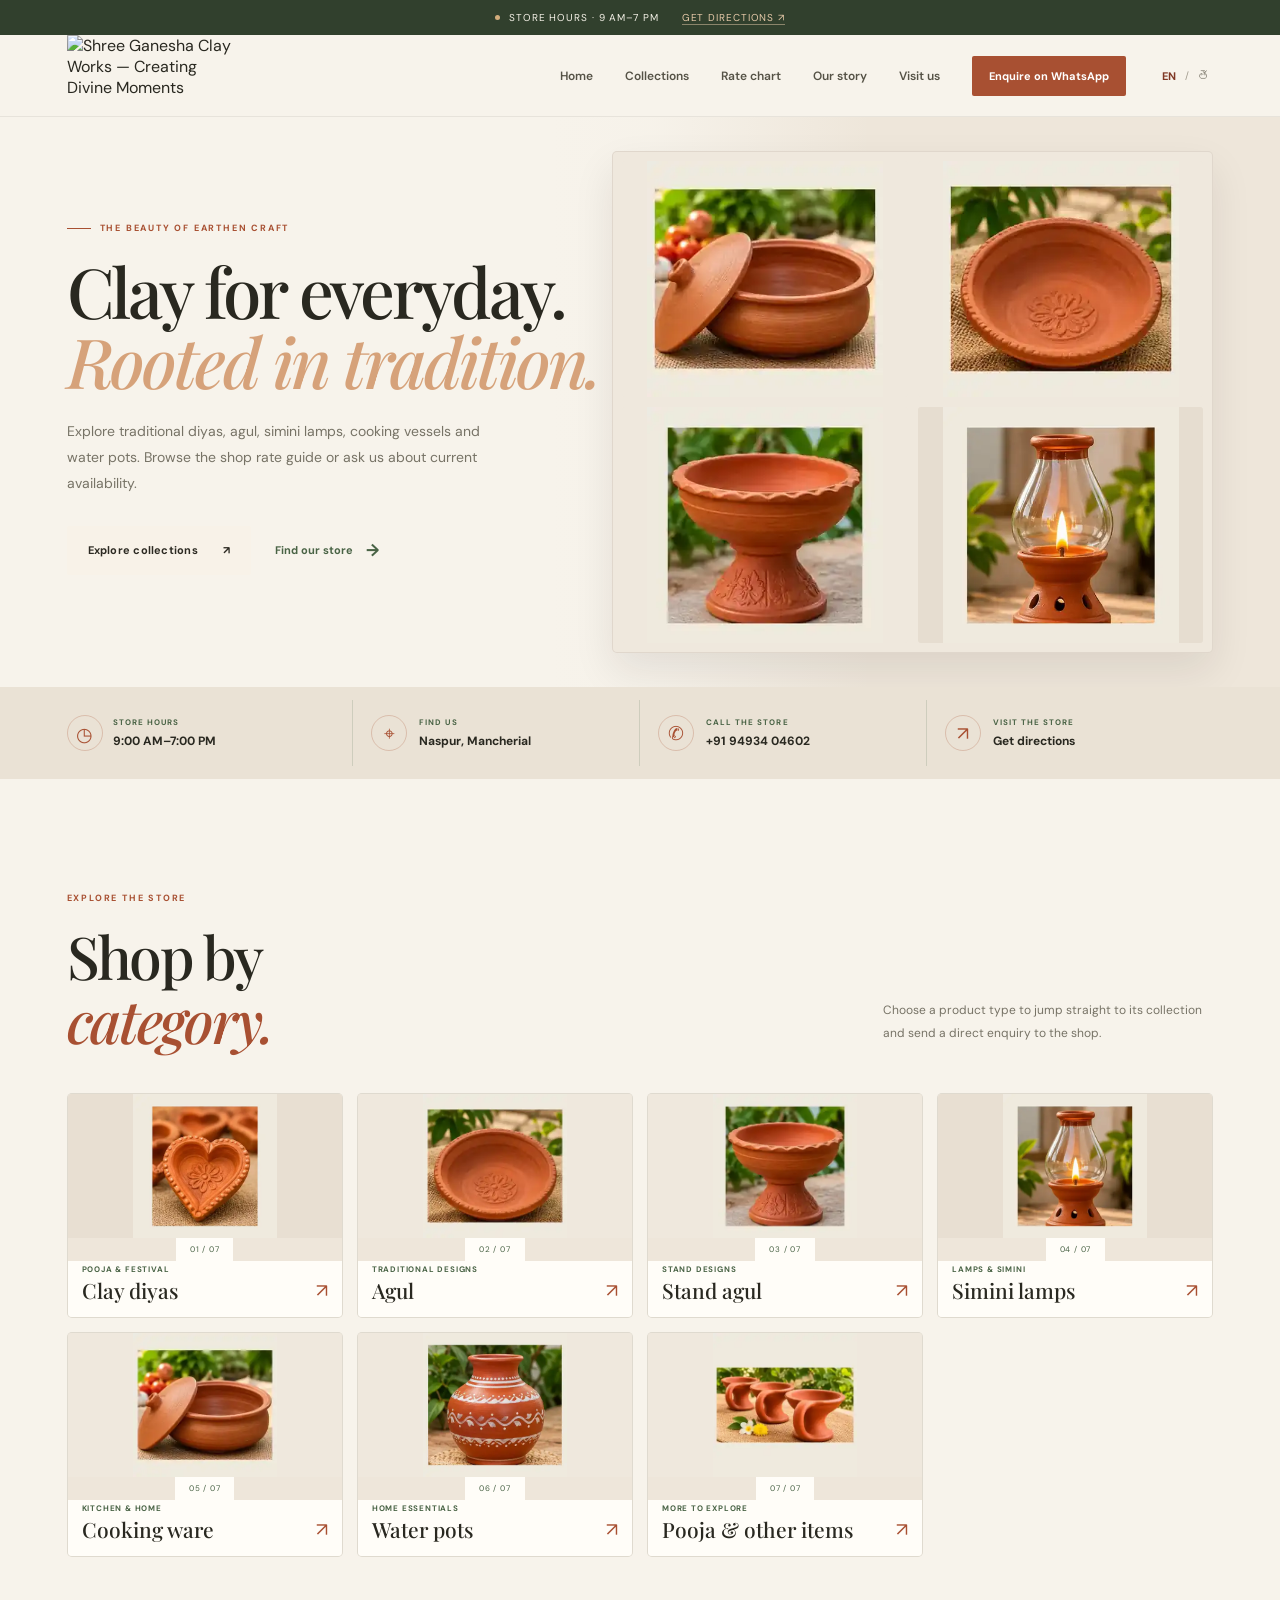
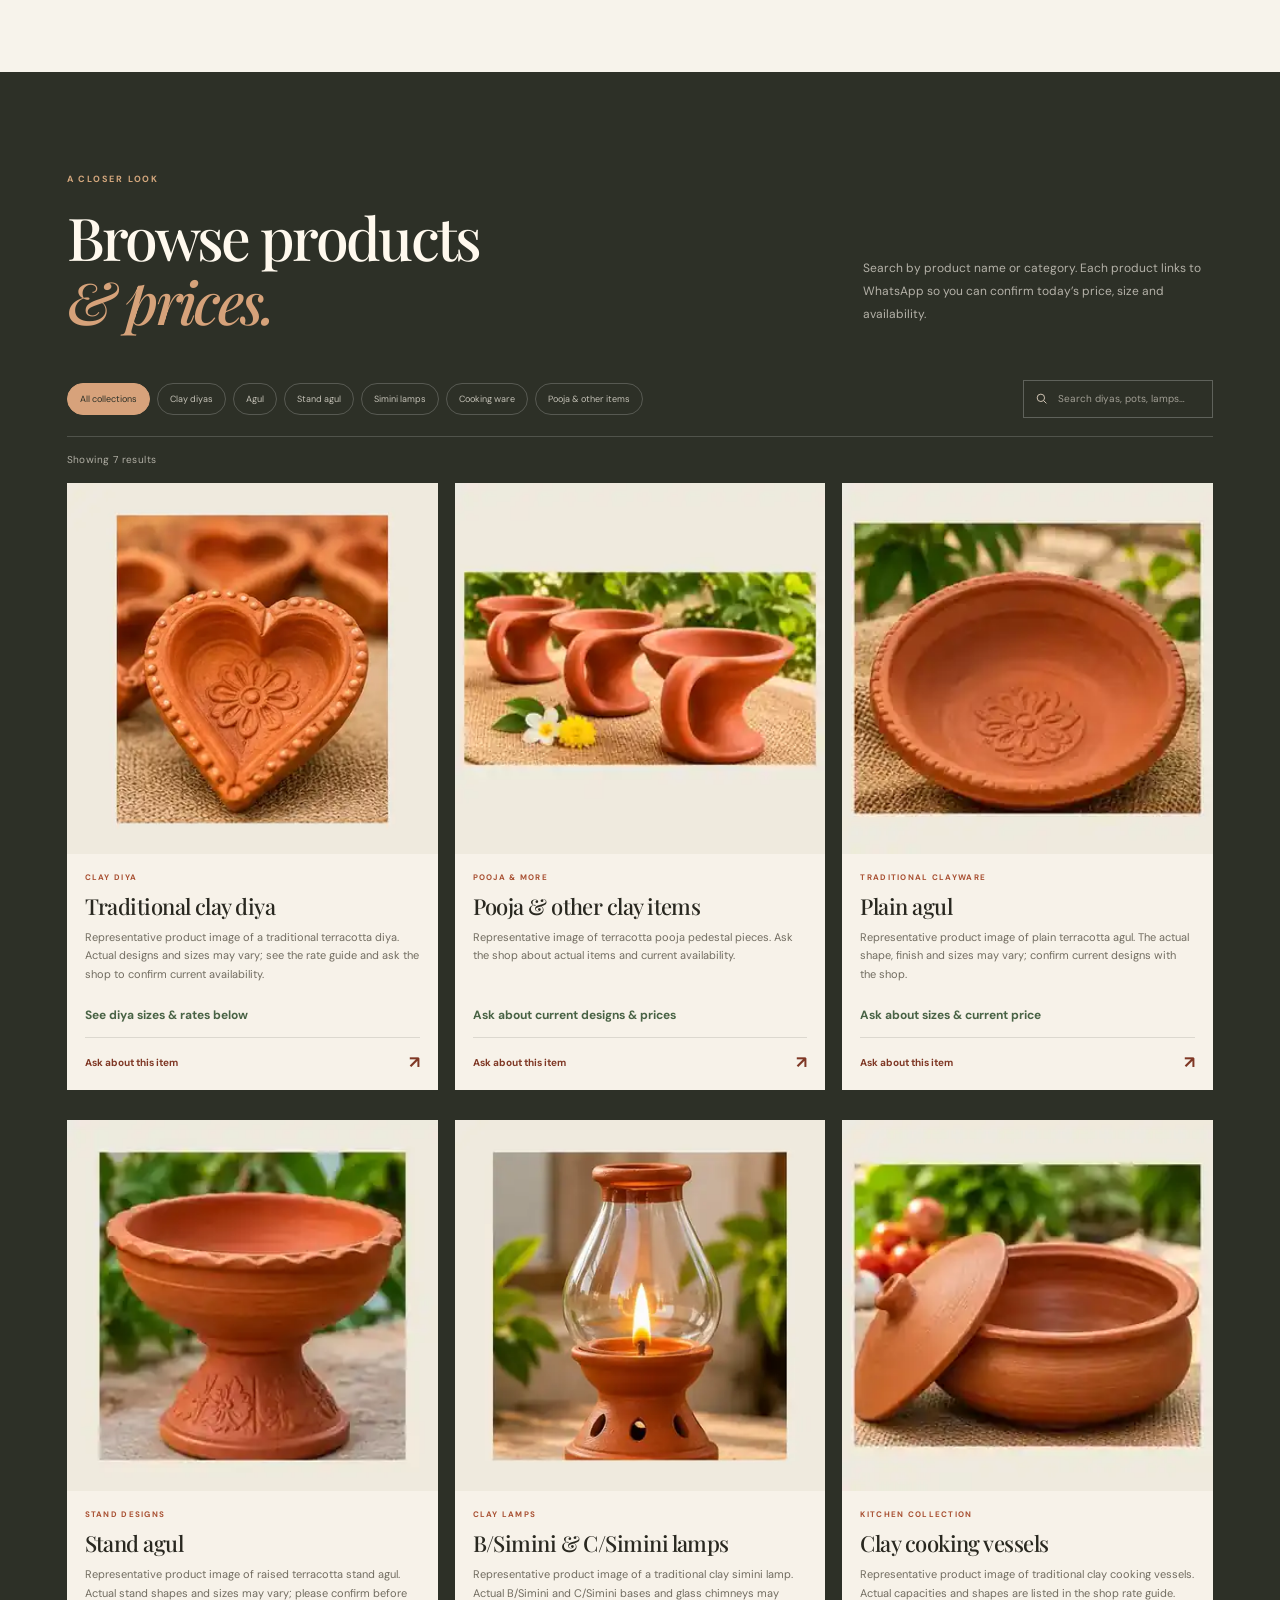
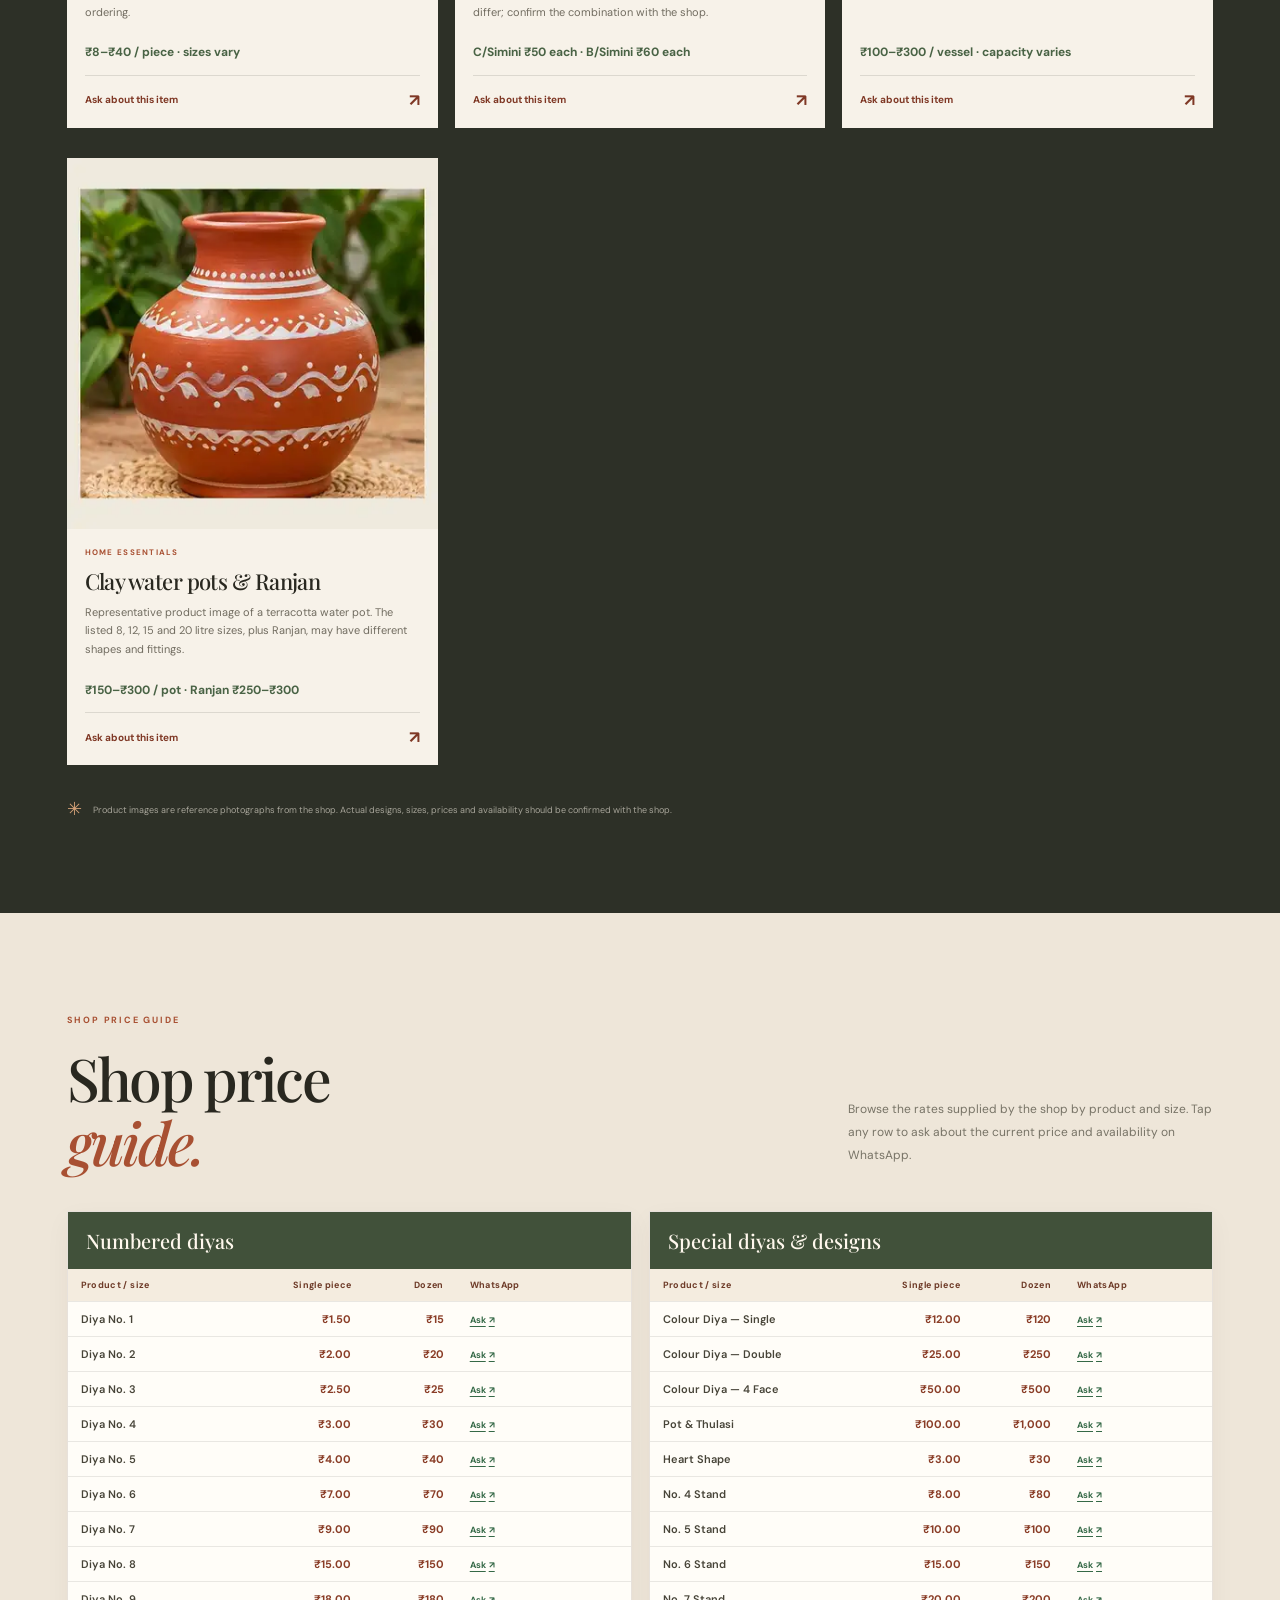
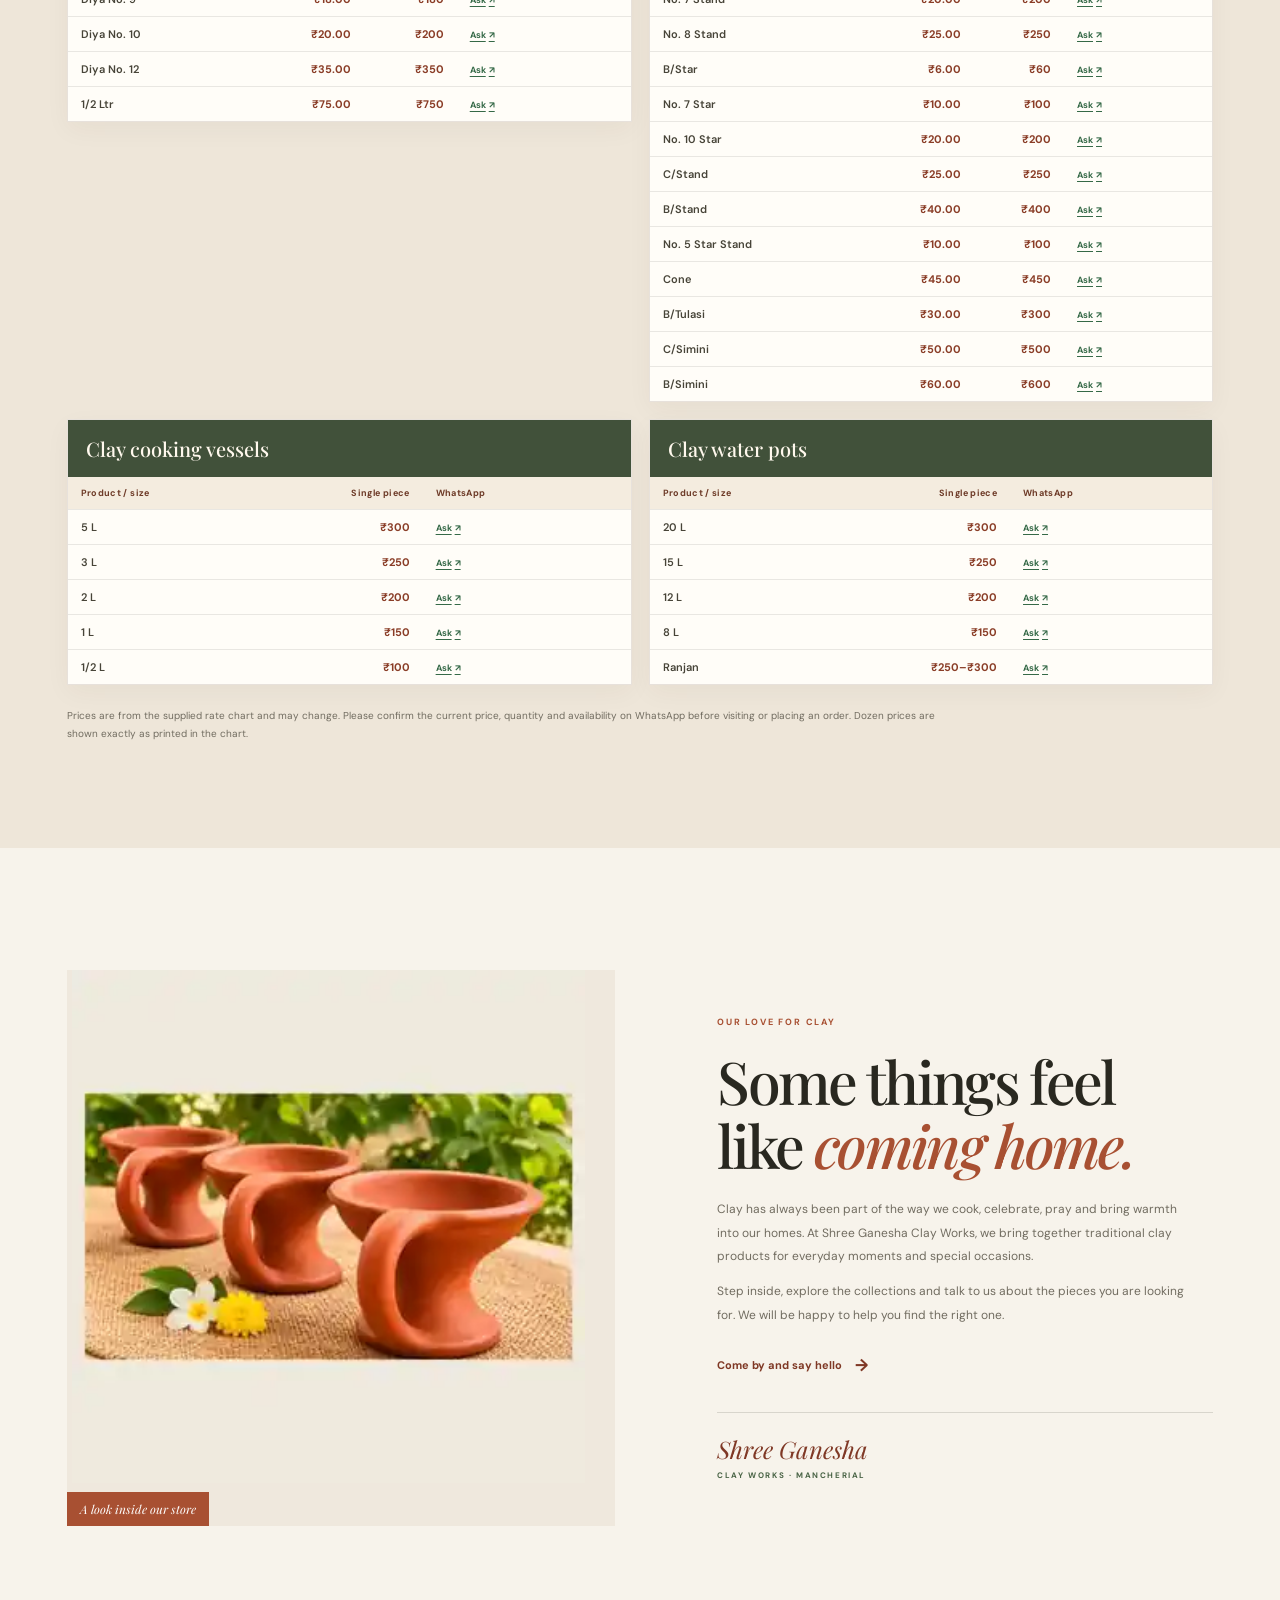
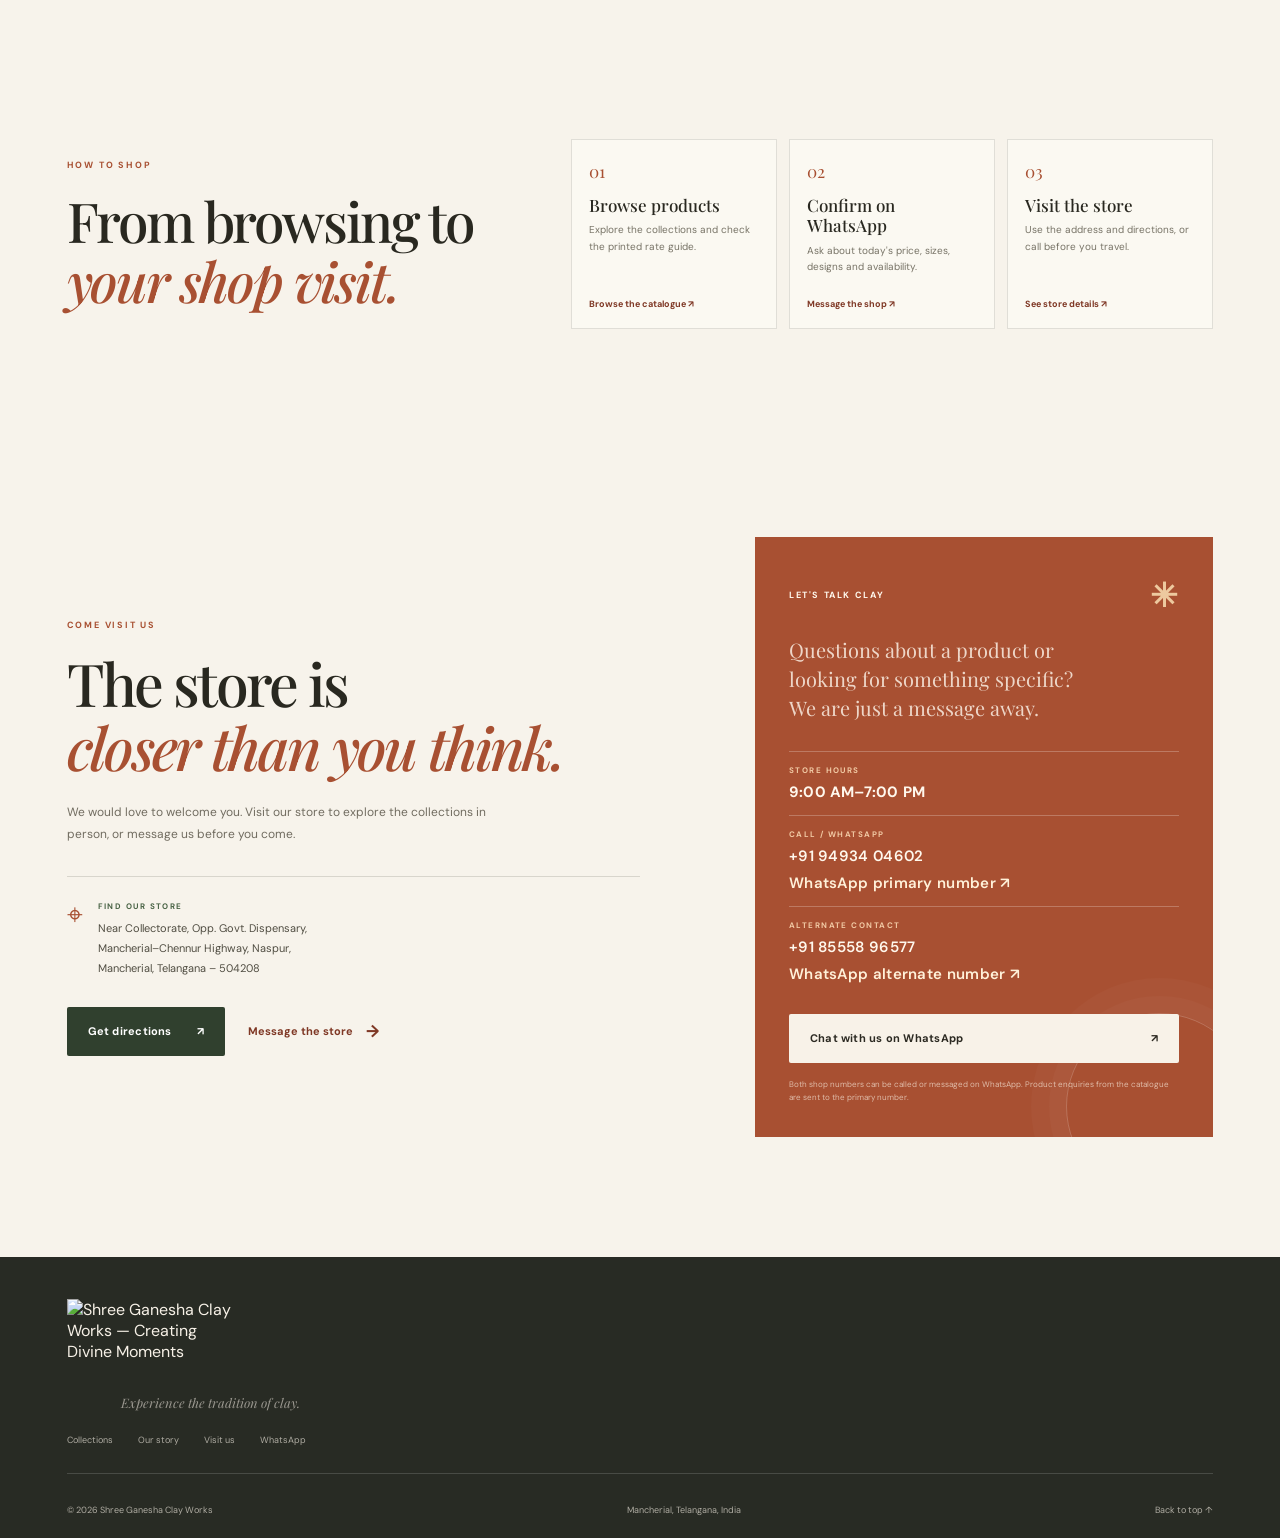
==== index.html @ f0381f07 "seo: set official Pages domain as canonical URL" ====
<!doctype html>
<html lang="en">
<head>
  <meta charset="utf-8">
  <meta name="viewport" content="width=device-width, initial-scale=1">
  <meta name="theme-color" content="#f7f2e9">
  <meta name="description" content="Explore traditional clay idols, diyas, cooking ware, water pots and more at Shree Ganesha Clay Works, Mancherial, Telangana. Enquire directly on WhatsApp.">
  <meta name="robots" content="index, follow, max-image-preview:large">
  <link rel="canonical" href="https://shreeganeshaclayworks.pages.dev/">
  <meta property="og:site_name" content="Shree Ganesha Clay Works">
  <meta property="og:url" content="https://shreeganeshaclayworks.pages.dev/">
  <meta name="twitter:card" content="summary_large_image">
  <meta name="twitter:title" content="Shree Ganesha Clay Works | Experience the Tradition of Clay">
  <meta name="twitter:description" content="Traditional clay diyas, agul, simini lamps, cooking vessels and water pots in Mancherial, Telangana. Enquire directly on WhatsApp.">
  <meta name="robots" content="index, follow, max-image-preview:large">
  <meta property="og:site_name" content="Shree Ganesha Clay Works">
  <meta name="twitter:card" content="summary_large_image">
  <meta name="twitter:title" content="Shree Ganesha Clay Works | Experience the Tradition of Clay">
  <meta name="twitter:description" content="Traditional clay diyas, agul, simini lamps, cooking vessels and water pots in Mancherial, Telangana. Enquire directly on WhatsApp.">
  <meta property="og:type" content="website">
  <meta property="og:title" content="Shree Ganesha Clay Works | Experience the Tradition of Clay">
  <meta property="og:description" content="A collection of traditional clay pieces for your home, kitchen and celebrations. Visit our store in Mancherial or enquire on WhatsApp.">
  <title>Shree Ganesha Clay Works | Experience the Tradition of Clay</title>
  <link rel="preconnect" href="https://fonts.googleapis.com">
  <link rel="preconnect" href="https://fonts.gstatic.com" crossorigin>
  <link href="https://fonts.googleapis.com/css2?family=DM+Sans:wght@400;500;600;700&family=Playfair+Display:wght@500;600;700&display=swap" rel="stylesheet">
  <link rel="stylesheet" href="styles.css?v=20261108-02">
  <link rel="icon" type="image/svg+xml" href="favicon.svg">
</head>
<body>
  <a class="skip-link" href="#main-content">Skip to content</a>
  <div class="announcement">
    <span class="announcement-dot"></span>
    <span data-i18n="announcement">Store hours · 9 AM–7 PM</span>
    <a href="https://www.google.com/maps/search/?api=1&query=Near+Collectorate,+Opp.+Govt.+Dispensary,+Mancherial-Chennur+Highway,+Naspur,+Mancherial,+Telangana+504208" target="_blank" rel="noopener noreferrer" data-i18n="announcementLink">Get directions ↗</a>
  </div>

  <header class="site-header">
    <a class="brand" href="#home" aria-label="Shree Ganesha Clay Works home">
      <img class="brand-logo" src="https://d2ol7oe51mr4n9.cloudfront.net/user_3JhHYSnxjWx3r7xsCRdqAg9xlbY/aad0e2a4-b1b1-4aaa-b859-bee5aded603d.png" alt="Shree Ganesha Clay Works — Creating Divine Moments" width="1774" height="887">
    </a>

    <button class="menu-toggle" type="button" aria-label="Open navigation" aria-expanded="false" aria-controls="primary-nav">
      <span></span><span></span>
    </button>

    <nav class="primary-nav" id="primary-nav" aria-label="Main navigation">
      <a href="#home" data-i18n="navHome">Home</a>
      <a href="#collections" data-i18n="navProducts">Collections</a>
      <a href="#rate-chart" data-i18n="navRates">Rate chart</a>
      <a href="#story" data-i18n="navStory">Our story</a>
      <a href="#visit" data-i18n="navVisit">Visit us</a>
      <a class="nav-whatsapp" href="#" data-whatsapp="general" data-i18n="navEnquire">Enquire on WhatsApp <span aria-hidden="true">↗</span></a>
      <div class="language-switch" aria-label="Choose language">
        <button type="button" class="language-button is-active" data-lang="en" aria-pressed="true">EN</button>
        <span aria-hidden="true">/</span>
        <button type="button" class="language-button" data-lang="te" aria-pressed="false">తె</button>
      </div>
    </nav>
  </header>

  <main id="main-content">
    <section class="hero" id="home">
      <div class="hero-gallery" role="group" aria-label="Representative product photographs of individual clay categories">
        <img class="hero-product-photo" src="assets/products/cooking-vessels.webp" alt="Clay cooking vessel from the shop" decoding="async" fetchpriority="high">
        <img class="hero-product-photo" src="assets/products/plain-agul.webp" alt="Traditional clay agul from the shop" decoding="async">
        <img class="hero-product-photo" src="assets/products/stand-agul.webp" alt="Raised clay stand agul from the shop" decoding="async">
        <img class="hero-product-photo" src="assets/products/simini.webp" alt="Clay simini lamp from the shop" decoding="async">
      </div>
      <div class="hero-shade"></div>
      <div class="hero-content">
        <p class="eyebrow hero-eyebrow"><span></span><span data-i18n="heroEyebrow">THE BEAUTY OF EARTHEN CRAFT</span></p>
        <h1 data-i18n="heroTitle">Clay for everyday.<br><em>Rooted in tradition.</em></h1>
        <p class="hero-lede" data-i18n="heroText">Explore traditional diyas, agul, simini lamps, cooking vessels and water pots. Browse the shop rate guide or ask us about current availability.</p>
        <div class="hero-actions">
          <a class="button button-light" href="#collections"><span data-i18n="exploreButton">Explore collections</span><span aria-hidden="true">↗</span></a>
          <a class="text-link text-link-light" href="#visit"><span data-i18n="visitButton">Find our store</span><span aria-hidden="true">→</span></a>
        </div>
      </div>
    </section>

    <section class="intro-strip store-facts" aria-label="Store information">
      <div class="store-fact store-fact-hours">
        <span class="store-fact-icon" aria-hidden="true">◷</span>
        <span class="store-fact-copy"><small data-i18n="hoursLabel">STORE HOURS</small><strong data-i18n="hoursValue">9:00 AM–7:00 PM</strong></span>
      </div>
      <a class="store-fact" href="#visit">
        <span class="store-fact-icon" aria-hidden="true">⌖</span>
        <span class="store-fact-copy"><small data-i18n="locationLabel">FIND US</small><strong data-i18n="locationValue">Naspur, Mancherial</strong></span>
      </a>
      <a class="store-fact" href="tel:+919493404602">
        <span class="store-fact-icon" aria-hidden="true">✆</span>
        <span class="store-fact-copy"><small data-i18n="callLabel">CALL THE STORE</small><strong data-i18n="callValue">+91 94934 04602</strong></span>
      </a>
      <a class="store-fact store-fact-directions" href="https://www.google.com/maps/search/?api=1&query=Near+Collectorate,+Opp.+Govt.+Dispensary,+Mancherial-Chennur+Highway,+Naspur,+Mancherial,+Telangana+504208" target="_blank" rel="noopener noreferrer">
        <span class="store-fact-icon" aria-hidden="true">↗</span>
        <span class="store-fact-copy"><small data-i18n="directionsLabel">VISIT THE STORE</small><strong data-i18n="directionsValue">Get directions</strong></span>
      </a>
    </section>

    <section class="section categories-section" id="categories">
      <div class="section-heading">
        <div>
          <p class="eyebrow"><span data-i18n="categoryEyebrow">EXPLORE THE STORE</span></p>
          <h2 data-i18n="categoryTitle">Shop by<br><em>category.</em></h2>
        </div>
        <p class="section-aside" data-i18n="categoryText">Choose a product type to jump straight to its collection and send a direct enquiry to the shop.</p>
      </div>

      <div class="category-grid">
        <a class="category-card category-featured" href="#collections" data-category-link="diyas">
          <span class="category-image-frame"><img class="category-photo" src="assets/products/heart-diya.webp" alt="Representative product image of a traditional terracotta diya" loading="lazy" decoding="async">
          <span class="category-number">01 / 07</span>
        </span>
        <span class="category-label"><small data-i18n="category01">POOJA & FESTIVAL</small><strong data-i18n="catDiyas">Clay diyas</strong><span class="category-arrow">↗</span></span>
        </a>
        <a class="category-card" href="#collections" data-category-link="agul">
          <span class="category-image-frame"><img class="category-photo" src="assets/products/plain-agul.webp" alt="Representative product image of a plain terracotta agul" loading="lazy" decoding="async">
          <span class="category-number">02 / 07</span>
        </span>
        <span class="category-label"><small data-i18n="category02">TRADITIONAL DESIGNS</small><strong data-i18n="catAgul">Agul</strong><span class="category-arrow">↗</span></span>
        </a>
        <a class="category-card" href="#collections" data-category-link="stand">
          <span class="category-image-frame"><img class="category-photo" src="assets/products/stand-agul.webp" alt="Representative product image of a raised terracotta stand agul" loading="lazy" decoding="async">
          <span class="category-number">03 / 07</span>
        </span>
        <span class="category-label"><small data-i18n="category03">STAND DESIGNS</small><strong data-i18n="catStand">Stand agul</strong><span class="category-arrow">↗</span></span>
        </a>
        <a class="category-card" href="#collections" data-category-link="simini">
          <span class="category-image-frame"><img class="category-photo" src="assets/products/simini.webp" alt="Representative product image of a traditional clay simini lamp" loading="lazy" decoding="async">
          <span class="category-number">04 / 07</span>
        </span>
        <span class="category-label"><small data-i18n="category04">LAMPS & SIMINI</small><strong data-i18n="catSimini">Simini lamps</strong><span class="category-arrow">↗</span></span>
        </a>
        <a class="category-card" href="#collections" data-category-link="pots">
          <span class="category-image-frame"><img class="category-photo" src="assets/products/cooking-vessels.webp" alt="Representative product image of traditional clay cooking vessels" loading="lazy" decoding="async">
          <span class="category-number">05 / 07</span>
        </span>
        <span class="category-label"><small data-i18n="category05">KITCHEN & HOME</small><strong data-i18n="catCookware">Cooking ware</strong><span class="category-arrow">↗</span></span>
        </a>
        <a class="category-card" href="#collections" data-category-link="pots">
          <span class="category-image-frame"><img class="category-photo" src="assets/products/water-pots.webp" alt="Representative product image of a traditional terracotta water pot" loading="lazy" decoding="async">
          <span class="category-number">06 / 07</span>
        </span>
        <span class="category-label"><small data-i18n="category06">HOME ESSENTIALS</small><strong data-i18n="catWater">Water pots</strong><span class="category-arrow">↗</span></span>
        </a>
        <a class="category-card" href="#collections" data-category-link="idols">
          <span class="category-image-frame"><img class="category-photo" src="assets/products/pooja-items.webp" alt="Representative product image of terracotta pooja pedestal pieces" loading="lazy" decoding="async">
          <span class="category-number">07 / 07</span>
        </span>
        <span class="category-label"><small data-i18n="category07">POOJA & DEVOTION</small><strong data-i18n="catIdols">Pooja & other items</strong><span class="category-arrow">↗</span></span>
        </a>
      </div>
    </section>

    <section class="collection-section" id="collections">
      <div class="section collection-inner">
        <div class="collection-top">
          <div>
            <p class="eyebrow eyebrow-light"><span data-i18n="collectionEyebrow">A CLOSER LOOK</span></p>
            <h2 data-i18n="collectionTitle">Browse products<br><em>& prices.</em></h2>
          </div>
          <p class="collection-description" data-i18n="collectionText">Search by product name or category. Each product links to WhatsApp so you can confirm today’s price, size and availability.</p>
        </div>

        <div class="collection-tools">
          <div class="filter-list" role="group" aria-label="Filter products">
            <button class="filter-chip is-active" type="button" data-filter="all" aria-pressed="true" data-i18n="filterAll">All collections</button>
            <button class="filter-chip" type="button" data-filter="diyas" aria-pressed="false" data-i18n="catDiyas">Clay diyas</button>
            <button class="filter-chip" type="button" data-filter="agul" aria-pressed="false" data-i18n="catAgul">Agul</button>
            <button class="filter-chip" type="button" data-filter="stand" aria-pressed="false" data-i18n="catStand">Stand agul</button>
            <button class="filter-chip" type="button" data-filter="simini" aria-pressed="false" data-i18n="catSimini">Simini lamps</button>
            <button class="filter-chip" type="button" data-filter="pots" aria-pressed="false" data-i18n="catCookware">Cooking & water pots</button>
            <button class="filter-chip" type="button" data-filter="idols" aria-pressed="false" data-i18n="catIdols">Clay idols & pooja</button>
          </div>
          <label class="search-box">
            <svg viewBox="0 0 24 24" aria-hidden="true"><circle cx="10.8" cy="10.8" r="6.8"></circle><path d="m16 16 5 5"></path></svg>
            <input id="product-search" type="search" aria-label="Search product collections" placeholder="Search diyas, pots, lamps…" data-i18n-placeholder="searchPlaceholder" autocomplete="off">
          </label>
        </div>

        <p class="product-result-count" id="product-result-count" aria-live="polite">Showing 7 results</p>
        <div class="product-grid" id="product-grid" aria-live="polite"></div>
        <div class="empty-state" id="empty-state" hidden><span data-i18n="emptyState">No matching products. Try another search.</span> <a href="#" data-whatsapp="general" data-i18n="emptyAsk">Ask the shop on WhatsApp ↗</a></div>
        <div class="collection-footnote"><span class="footnote-star">✳</span><span data-i18n="collectionFootnote">These are representative collection examples. Please enquire for actual designs, sizes, prices and availability.</span></div>
      </div>
    </section>

    <section class="rate-section" id="rate-chart">
      <div class="section rate-inner">
        <div class="rate-heading">
          <div>
            <p class="eyebrow"><span data-i18n="rateEyebrow">SHOP PRICE GUIDE</span></p>
            <h2 data-i18n="rateTitle">A clear price for<br><em>every little light.</em></h2>
          </div>
          <p class="rate-intro" data-i18n="rateIntro">Prices below are transcribed from the rate chart supplied by the shop. Choose a design, then message us to confirm today's rate and availability.</p>
        </div>
        <div class="rate-groups" id="rate-groups" aria-live="polite"></div>
        <p class="rate-disclaimer" data-i18n="rateDisclaimer">Prices are from the supplied rate chart and may change. Please confirm the current price, quantity and availability on WhatsApp before visiting or placing an order. Dozen prices are shown exactly as printed in the chart.</p>
      </div>
    </section>

    <section class="story-section section" id="story">
      <div class="story-image-wrap">
        <img src="assets/products/pooja-items.webp" alt="Representative image of terracotta pooja pedestal pieces" loading="lazy">
        <span class="image-caption" data-i18n="storyImageCaption">The timeless touch of clay</span>
      </div>
      <div class="story-copy">
        <p class="eyebrow"><span data-i18n="storyEyebrow">OUR LOVE FOR CLAY</span></p>
        <h2 data-i18n="storyTitle">Some things feel<br>like <em>coming home.</em></h2>
        <p data-i18n="storyText">Clay has always been part of the way we cook, celebrate, pray and bring warmth into our homes. At Shree Ganesha Clay Works, we bring together traditional clay products for everyday moments and special occasions.</p>
        <p data-i18n="storyTextTwo">Step inside, explore the collections and talk to us about the pieces you are looking for. We will be happy to help you find the right one.</p>
        <a class="text-link" href="#visit"><span data-i18n="storyLink">Come by and say hello</span><span aria-hidden="true">→</span></a>
        <div class="story-signature"><span>Shree Ganesha</span><small>CLAY WORKS · MANCHERIAL</small></div>
      </div>
    </section>

    <section class="how-to-shop section" id="how-to-shop">
      <div class="how-to-heading">
        <p class="eyebrow"><span data-i18n="howToEyebrow">HOW TO SHOP</span></p>
        <h2 data-i18n="howToTitle">From browsing to<br><em>your shop visit.</em></h2>
      </div>
      <div class="how-to-steps">
        <article class="how-to-step">
          <span class="how-to-number">01</span>
          <h3 data-i18n="howToBrowseTitle">Browse products</h3>
          <p data-i18n="howToBrowseText">Explore the collections and check the printed rate guide.</p>
          <a href="#collections" data-i18n="howToBrowseLink">Browse the catalogue ↗</a>
        </article>
        <article class="how-to-step">
          <span class="how-to-number">02</span>
          <h3 data-i18n="howToAskTitle">Confirm on WhatsApp</h3>
          <p data-i18n="howToAskText">Ask about today's price, sizes, designs and availability.</p>
          <a href="#" data-whatsapp="general" data-i18n="howToAskLink">Message the shop ↗</a>
        </article>
        <article class="how-to-step">
          <span class="how-to-number">03</span>
          <h3 data-i18n="howToVisitTitle">Visit the store</h3>
          <p data-i18n="howToVisitText">Use the address and directions, or call before you travel.</p>
          <a href="#visit" data-i18n="howToVisitLink">See store details ↗</a>
        </article>
      </div>
    </section>

    <section class="visit-section section" id="visit">
      <div class="visit-copy">
        <p class="eyebrow"><span data-i18n="visitEyebrow">COME VISIT US</span></p>
        <h2 data-i18n="visitTitle">The store is<br><em>closer than you think.</em></h2>
        <p class="visit-lede" data-i18n="visitText">We would love to welcome you. Visit our store to explore the collections in person, or message us before you come.</p>
        <div class="address-block">
          <span class="address-icon" aria-hidden="true">⌖</span>
          <div><small data-i18n="addressLabel">FIND OUR STORE</small><address>Near Collectorate, Opp. Govt. Dispensary,<br>Mancherial–Chennur Highway, Naspur,<br>Mancherial, Telangana – 504208</address></div>
        </div>
        <div class="visit-actions">
          <a class="button button-dark" href="https://www.google.com/maps/search/?api=1&query=Near+Collectorate,+Opp.+Govt.+Dispensary,+Mancherial-Chennur+Highway,+Naspur,+Mancherial,+Telangana+504208" target="_blank" rel="noopener noreferrer"><span data-i18n="directionsButton">Get directions</span><span aria-hidden="true">↗</span></a>
          <a class="text-link" href="#" data-whatsapp="general"><span data-i18n="messageButton">Message the store</span><span aria-hidden="true">→</span></a>
        </div>
      </div>
      <div class="visit-card">
        <div class="visit-card-top"><span data-i18n="visitCardTitle">LET'S TALK CLAY</span><span class="visit-sun">✳</span></div>
        <p data-i18n="visitCardText">Questions about a product or looking for something specific? We are just a message away.</p>
        <div class="contact-line hours-contact-line">
          <span data-i18n="hoursLabel">STORE HOURS</span>
          <strong data-i18n="hoursValue">9:00 AM–7:00 PM</strong>
        </div>
        <div class="contact-line">
          <span data-i18n="phoneLabel">CALL / WHATSAPP</span>
          <a href="tel:+919493404602">+91 94934 04602</a>
          <a class="contact-whatsapp" href="https://wa.me/919493404602" target="_blank" rel="noopener noreferrer" data-i18n="primaryWhatsAppLabel">WhatsApp primary number ↗</a>
        </div>
        <div class="contact-line">
          <span data-i18n="secondPhoneLabel">ALTERNATE CONTACT</span>
          <a href="tel:+918555896577">+91 85558 96577</a>
          <a class="contact-whatsapp" href="https://wa.me/918555896577" target="_blank" rel="noopener noreferrer" data-i18n="alternateWhatsAppLabel">WhatsApp alternate number ↗</a>
        </div>
        <a class="button button-light visit-whatsapp" href="#" data-whatsapp="general"><span data-i18n="whatsappButton">Chat with us on WhatsApp</span><span aria-hidden="true">↗</span></a>
        <small class="contact-note" data-i18n="contactNote">Both shop numbers can be called or messaged on WhatsApp. Product enquiries from the catalogue are sent to the primary number.</small>
      </div>
    </section>

  </main>

  <footer class="site-footer">
    <a class="brand brand-footer" href="#home" aria-label="Shree Ganesha Clay Works home">
      <img class="brand-logo" src="https://d2ol7oe51mr4n9.cloudfront.net/user_3JhHYSnxjWx3r7xsCRdqAg9xlbY/aad0e2a4-b1b1-4aaa-b859-bee5aded603d.png" alt="Shree Ganesha Clay Works — Creating Divine Moments" width="1774" height="887" loading="lazy">
    </a>
    <p data-i18n="footerTagline">Experience the tradition of clay.</p>
    <div class="footer-links"><a href="#collections" data-i18n="navProducts">Collections</a><a href="#story" data-i18n="navStory">Our story</a><a href="#visit" data-i18n="navVisit">Visit us</a><a href="#" data-whatsapp="general">WhatsApp</a></div>
    <div class="footer-bottom"><span>© <span id="current-year"></span> Shree Ganesha Clay Works</span><span data-i18n="footerLocation">Mancherial, Telangana, India</span><a href="#home" data-i18n="backTop">Back to top ↑</a></div>
  </footer>

  <a class="floating-whatsapp" href="#" data-whatsapp="general" aria-label="Enquire on WhatsApp">
    <svg viewBox="0 0 24 24" aria-hidden="true"><path d="M20.5 11.7a8.4 8.4 0 0 1-12.4 7.4L3 20.5l1.5-4.9a8.4 8.4 0 1 1 16-3.9Z"></path><path d="M8.5 8.3c.2-.4.4-.4.7-.4h.5c.2 0 .3.1.4.4l.7 1.6c.1.2.1.4-.1.6l-.5.6c-.2.2-.2.3 0 .6.5.8 1.2 1.5 2 1.9.2.1.4.1.5-.1l.7-.8c.2-.2.3-.2.6-.1l1.5.7c.3.1.4.2.4.4 0 .3-.2 1.1-.7 1.5-.5.4-1.1.6-1.7.4-1-.2-2.3-.9-3.4-1.9-1.2-1-2-2.3-2.2-3.2-.2-.8.2-1.7.6-2.2Z"></path></svg>
    <span data-i18n="floatingWhatsapp">WhatsApp us</span>
  </a>

  <script src="app.js?v=20261108-03" defer></script>
</body>
</html>
---- styles.css ----
:root {
  --paper: #f7f3eb;
  --paper-deep: #eee7db;
  --ink: #292820;
  --muted: #777366;
  --clay: #a85032;
  --clay-dark: #7f3825;
  --leaf: #496345;
  --leaf-light: #dce3d4;
  --line: rgba(41, 40, 32, .15);
  --white: #fffdf8;
  --serif: "Playfair Display", Georgia, serif;
  --sans: "DM Sans", Arial, sans-serif;
  --max: 1240px;
}
* { box-sizing: border-box; }
html { scroll-behavior: smooth; scroll-padding-top: 95px; }
body { margin: 0; background: var(--paper); color: var(--ink); font-family: var(--sans); -webkit-font-smoothing: antialiased; }
a { color: inherit; text-decoration: none; }
button, input { font: inherit; }
button, a { -webkit-tap-highlight-color: transparent; }
img { display: block; max-width: 100%; }
::selection { background: #d9b39a; color: #2a211b; }
.announcement { min-height: 35px; display: flex; align-items: center; justify-content: center; gap: 9px; padding: 7px 18px; background: #31402d; color: #f6f2e8; font-size: 10px; letter-spacing: .09em; text-transform: uppercase; }
.announcement a { margin-left: 14px; color: #e6c9a9; border-bottom: 1px solid rgba(230,201,169,.5); }
.announcement-dot { width: 5px; height: 5px; border-radius: 50%; background: #d2ac7b; }
.site-header { height: 82px; padding: 0 max(5.2vw, calc((100vw - var(--max)) / 2)); display: flex; align-items: center; justify-content: space-between; gap: 28px; background: var(--paper); position: sticky; z-index: 20; top: 0; border-bottom: 1px solid rgba(41,40,32,.08); }
.brand { display: inline-flex; align-items: center; gap: 11px; flex-shrink: 0; }
.brand-mark { display: grid; place-items: center; width: 43px; height: 43px; color: var(--clay); }
.brand-mark svg { width: 100%; height: 100%; }
.brand-copy { display: flex; flex-direction: column; line-height: 1.05; }
.brand-copy strong { font-family: var(--serif); font-size: 19px; font-weight: 700; letter-spacing: -.035em; }
.brand-copy small { margin-top: 5px; font-size: 9px; letter-spacing: .24em; color: var(--leaf); font-weight: 700; }
.primary-nav { display: flex; align-items: center; gap: clamp(18px, 2.5vw, 34px); }
.primary-nav > a:not(.nav-whatsapp) { font-size: 12px; font-weight: 600; color: #555246; transition: color .2s; }
.primary-nav > a:hover { color: var(--clay); }
.nav-whatsapp { padding: 13px 17px; background: var(--clay); color: white; font-size: 11px; font-weight: 700; border-radius: 2px; transition: background .2s, transform .2s; }
.nav-whatsapp:hover { background: var(--clay-dark); transform: translateY(-1px); }
.language-switch { display: flex; align-items: center; gap: 5px; font-size: 10px; color: #a09a8d; }
.language-button { border: 0; background: transparent; padding: 4px; color: #777366; cursor: pointer; font-size: 11px; }
.language-button.is-active { color: var(--clay-dark); font-weight: 700; }
.menu-toggle { display: none; border: 0; background: transparent; width: 42px; height: 42px; padding: 11px 8px; }
.menu-toggle span { display: block; height: 2px; margin: 6px 0; width: 24px; background: var(--ink); transition: transform .2s; }
.hero { min-height: min(690px, 78vh); min-height: min(690px, 78svh); position: relative; display: flex; align-items: center; overflow: hidden; background: #47392d; color: #fff9ed; }
.hero-photo { position: absolute; inset: 0; background-image: url("assets/products/pooja-items.webp"); background-size: cover; background-position: center 54%; transform: scale(1.015); }
.hero-shade { position: absolute; inset: 0; background: linear-gradient(90deg, rgba(24,27,20,.84) 0%, rgba(31,30,23,.69) 39%, rgba(35,29,22,.19) 75%, rgba(35,29,22,.04) 100%), linear-gradient(0deg, rgba(28,25,20,.24), transparent 45%); }
.hero-content { position: relative; z-index: 1; width: min(var(--max), 89.6%); margin: 0 auto; padding: 100px 0 115px; max-width: 1240px; }
.eyebrow { display: flex; align-items: center; gap: 9px; margin: 0 0 19px; color: var(--clay); font-size: 9px; font-weight: 700; letter-spacing: .2em; line-height: 1.6; }
.eyebrow > span:first-child:empty { display: block; width: 24px; height: 1px; background: currentColor; }
.hero-eyebrow { color: #e7c59e; }
.hero h1, .section-heading h2, .collection-top h2, .story-copy h2, .values-heading h2, .visit-copy h2, .closing-banner h2 { font-family: var(--serif); font-weight: 500; letter-spacing: -.045em; }
.hero h1 { max-width: 760px; margin: 0; font-size: clamp(48px, 7.3vw, 92px); line-height: .99; }
.hero h1 em, h2 em { color: #d6a27a; font-weight: 500; }
.hero-lede { max-width: 475px; margin: 25px 0 31px; color: rgba(255,249,237,.82); font-size: 14px; line-height: 1.85; }
.hero-actions, .visit-actions { display: flex; align-items: center; flex-wrap: wrap; gap: 24px; }
.button { min-height: 49px; display: inline-flex; align-items: center; justify-content: center; gap: 25px; padding: 0 20px; border: 1px solid transparent; font-size: 11px; font-weight: 700; letter-spacing: .02em; border-radius: 2px; transition: transform .2s, background .2s, border-color .2s; }
.button:hover { transform: translateY(-2px); }
.button-light { background: #f8f2e8; color: #2c2a22; }
.button-light:hover { background: white; }
.button-dark { background: #30402e; color: white; }
.button-dark:hover { background: #1f3020; }
.text-link { display: inline-flex; align-items: center; gap: 13px; color: var(--clay-dark); font-size: 11px; font-weight: 700; }
.text-link span:last-child { font-size: 17px; transition: transform .2s; }
.text-link:hover span:last-child { transform: translateX(4px); }
.text-link-light { color: white; }
.hero-note { position: absolute; z-index: 1; left: 5.2vw; bottom: 35px; display: flex; align-items: center; gap: 12px; font-size: 9px; letter-spacing: .12em; text-transform: uppercase; color: rgba(255,249,237,.78); }
.hero-note-line { width: 34px; height: 1px; background: #d6a27a; }
.hero-index { position: absolute; z-index: 1; bottom: 34px; right: 5.2vw; display: flex; align-items: center; gap: 10px; color: rgba(255,249,237,.8); font-size: 9px; letter-spacing: .1em; }
.hero-index > span:first-child { color: #e7c59e; font-weight: 700; }
.hero-index-rule { width: 48px; height: 1px; background: rgba(255,255,255,.55); }
.intro-strip { min-height: 72px; padding: 15px max(5.2vw, calc((100vw - var(--max)) / 2)); background: #eae2d5; display: flex; align-items: center; justify-content: space-between; gap: 18px 30px; }
.intro-strip > div { display: flex; align-items: center; gap: 10px; color: #4b4a3d; font-family: var(--serif); font-size: 14px; }
.strip-symbol { color: var(--clay); font-size: 18px; }
.section { width: min(var(--max), 89.6%); margin: 0 auto; }
.categories-section { padding-top: 112px; padding-bottom: 115px; }
.section-heading, .collection-top { display: flex; align-items: flex-end; justify-content: space-between; gap: 40px; margin-bottom: 41px; }
.section-heading h2, .collection-top h2, .story-copy h2, .values-heading h2, .visit-copy h2 { margin: 0; font-size: clamp(39px, 5vw, 59px); line-height: 1.08; }
.section-heading h2 em, .story-copy h2 em, .visit-copy h2 em { color: var(--clay); }
.section-aside { max-width: 330px; margin: 0 0 7px; color: var(--muted); font-size: 12px; line-height: 1.9; }
.category-grid { display: grid; grid-template-columns: 1.22fr 1fr 1fr; grid-template-rows: repeat(2, 245px); gap: 13px; }
.category-card { min-width: 0; min-height: 0; position: relative; display: block; overflow: hidden; background: #554433; color: white; }
.category-card:after { content: ""; position: absolute; inset: 0; background: linear-gradient(0deg, rgba(24,24,18,.82), rgba(24,24,18,.02) 70%); transition: background .25s; }
.category-card img { width: 100%; height: 100%; object-fit: cover; transition: transform .55s cubic-bezier(.2,.7,.2,1); }
.category-card:hover img { transform: scale(1.055); }
.category-card:hover:after { background: linear-gradient(0deg, rgba(24,24,18,.9), rgba(24,24,18,.08) 74%); }
.category-featured { grid-row: span 2; }
.category-number { position: absolute; z-index: 1; top: 16px; left: 18px; font-size: 9px; letter-spacing: .14em; color: rgba(255,255,255,.82); }
.category-label { position: absolute; z-index: 1; left: 21px; right: 19px; bottom: 19px; display: grid; grid-template-columns: 1fr auto; align-items: end; gap: 4px 8px; }
.category-label small { grid-column: 1 / -1; color: #e3bd93; font-size: 8px; font-weight: 700; letter-spacing: .16em; }
.category-label strong { font-family: var(--serif); font-size: clamp(19px, 2vw, 24px); font-weight: 500; line-height: 1.15; }
.category-arrow { font-size: 19px; transition: transform .2s; }
.category-card:hover .category-arrow { transform: translate(3px,-3px); }
.collection-section { background: #2d3027; color: #f8f2e8; padding: 100px 0 88px; }
.collection-inner { width: min(var(--max), 89.6%); }
.eyebrow-light { color: #d4a77d; }
.collection-top { align-items: flex-end; margin-bottom: 47px; }
.collection-top h2 { color: #fff9ee; }
.collection-top h2 em { color: #d6a27a; }
.collection-description { max-width: 350px; margin: 0 0 7px; color: rgba(248,242,232,.67); font-size: 12px; line-height: 1.9; }
.collection-tools { display: flex; align-items: center; justify-content: space-between; gap: 22px; padding-bottom: 18px; border-bottom: 1px solid rgba(255,255,255,.17); }
.filter-list { display: flex; gap: 7px; flex-wrap: wrap; }
.filter-chip { border: 1px solid rgba(255,255,255,.2); background: transparent; color: rgba(255,249,238,.72); padding: 9px 12px; border-radius: 30px; font-size: 9px; cursor: pointer; transition: all .2s; }
.filter-chip:hover, .filter-chip.is-active { border-color: #d7a27b; color: #2c3027; background: #d7a27b; }
.search-box { width: 190px; min-width: 175px; height: 38px; display: flex; align-items: center; gap: 8px; padding: 0 11px; border: 1px solid rgba(255,255,255,.24); }
.search-box svg { width: 15px; height: 15px; fill: none; stroke: #d4c8b8; stroke-width: 1.8; }
.search-box input { width: 100%; border: 0; outline: 0; color: #fff8ec; background: transparent; font-size: 10px; }
.search-box input::placeholder { color: rgba(255,248,236,.55); }
.product-grid { display: grid; grid-template-columns: repeat(3, 1fr); gap: 30px 17px; padding-top: 25px; }
.product-card { min-width: 0; color: var(--ink); background: #f7f2e9; }
.product-image-wrap { position: relative; aspect-ratio: 1.24 / 1; overflow: hidden; background: #e2d8c9; }
.product-image-wrap img { width: 100%; height: 100%; object-fit: cover; transition: transform .5s; }
.product-card:hover .product-image-wrap img { transform: scale(1.05); }
.product-tag { position: absolute; top: 13px; left: 13px; padding: 7px 9px; color: #3e4a34; background: rgba(246,242,232,.94); font-size: 8px; font-weight: 700; letter-spacing: .1em; text-transform: uppercase; }
.product-card-body { padding: 18px 18px 17px; }
.product-card-category { color: var(--clay); font-size: 8px; font-weight: 700; letter-spacing: .16em; text-transform: uppercase; }
.product-card h3 { margin: 7px 0 7px; font-family: var(--serif); font-size: 22px; font-weight: 500; letter-spacing: -.025em; }
.product-card p { min-height: 41px; margin: 0; color: #716c60; font-size: 10px; line-height: 1.65; }
.product-card-action { display: flex; align-items: center; justify-content: space-between; margin-top: 18px; padding-top: 13px; border-top: 1px solid rgba(41,40,32,.13); color: var(--clay-dark); font-size: 10px; font-weight: 700; }
.product-card-action span:last-child { font-size: 17px; transition: transform .2s; }
.product-card-action:hover span:last-child { transform: translate(3px,-3px); }
.empty-state { padding: 45px 0; text-align: center; color: rgba(255,248,236,.7); font-size: 13px; }
.collection-footnote { display: flex; align-items: center; gap: 11px; margin-top: 30px; color: rgba(255,248,236,.58); font-size: 9px; line-height: 1.65; }
.footnote-star { color: #d5a178; font-size: 18px; }
.story-section { display: grid; grid-template-columns: 1.05fr .95fr; gap: clamp(45px, 8vw, 110px); align-items: center; padding-top: 122px; padding-bottom: 125px; }
.story-image-wrap { position: relative; padding: 0 25px 25px 0; }
.story-image-wrap:before { content: ""; position: absolute; z-index: -1; right: 0; bottom: 0; width: 72%; height: 72%; background: #e8ddcd; }
.story-image-wrap img { width: 100%; aspect-ratio: 1.02 / 1; object-fit: cover; }
.image-caption { position: absolute; left: 0; bottom: 0; padding: 11px 15px; background: var(--clay); color: white; font-family: var(--serif); font-size: 12px; font-style: italic; }
.story-copy { padding: 15px 0; }
.story-copy h2 { margin-bottom: 22px; }
.story-copy p:not(.eyebrow) { max-width: 480px; color: #716c60; font-size: 12px; line-height: 1.95; }
.story-copy .text-link { margin-top: 15px; }
.story-signature { display: flex; flex-direction: column; margin-top: 36px; padding-top: 20px; border-top: 1px solid var(--line); }
.story-signature span { font-family: var(--serif); font-style: italic; font-size: 24px; color: var(--clay-dark); }
.story-signature small { margin-top: 5px; color: var(--leaf); font-size: 8px; font-weight: 700; letter-spacing: .2em; }
.values-band { display: grid; grid-template-columns: .95fr 1.05fr; gap: 8vw; align-items: center; padding: 85px max(5.2vw, calc((100vw - var(--max)) / 2)); background: #41513a; color: #f8f2e8; }
.values-heading h2 { font-size: clamp(37px, 4.4vw, 55px); }
.values-heading h2 em { color: #dfb68f; }
.value-items { display: grid; gap: 22px; }
.value-item { display: grid; grid-template-columns: 45px 1fr; gap: 15px; padding-bottom: 18px; border-bottom: 1px solid rgba(255,255,255,.2); }
.value-item:last-child { border: 0; padding-bottom: 0; }
.value-item > span { color: #d9b28b; font-family: var(--serif); font-size: 17px; }
.value-item strong { font-family: var(--serif); font-size: 18px; font-weight: 500; }
.value-item p { margin: 6px 0 0; color: rgba(248,242,232,.68); font-size: 10px; line-height: 1.7; }
.visit-section { display: grid; grid-template-columns: 1fr .8fr; gap: clamp(40px, 9vw, 130px); align-items: center; padding-top: 120px; padding-bottom: 120px; }
.visit-copy h2 { margin-bottom: 22px; }
.visit-lede { max-width: 450px; color: #716c60; font-size: 12px; line-height: 1.9; }
.address-block { display: flex; gap: 15px; margin-top: 30px; padding-top: 24px; border-top: 1px solid var(--line); }
.address-icon { color: var(--clay); font-size: 28px; line-height: 1; }
.address-block small, .contact-line span { display: block; margin-bottom: 8px; color: var(--leaf); font-size: 8px; font-weight: 700; letter-spacing: .18em; }
.address-block address { color: #504d42; font-size: 11px; font-style: normal; line-height: 1.8; }
.visit-actions { margin-top: 28px; gap: 23px; }
.visit-card { position: relative; padding: 37px 34px 33px; background: #a85032; color: #fff8ed; overflow: hidden; }
.visit-card:after { content: ""; position: absolute; right: -40px; bottom: -63px; width: 185px; height: 185px; border: 1px solid rgba(255,255,255,.2); border-radius: 50%; box-shadow: 0 0 0 17px rgba(255,255,255,.025), 0 0 0 35px rgba(255,255,255,.025); pointer-events: none; }
.visit-card-top { display: flex; justify-content: space-between; align-items: center; font-size: 9px; font-weight: 700; letter-spacing: .18em; }
.visit-sun { font-size: 33px; color: #edc99f; }
.visit-card > p { max-width: 300px; margin: 18px 0 29px; color: rgba(255,248,237,.8); font-family: var(--serif); font-size: 20px; line-height: 1.45; }
.contact-line { display: flex; flex-direction: column; padding: 13px 0; border-top: 1px solid rgba(255,255,255,.24); }
.contact-line span { margin-bottom: 5px; color: #f1c9a4; }
.contact-line a { font-size: 15px; font-weight: 600; letter-spacing: .02em; }
.visit-whatsapp { position: relative; z-index: 1; width: 100%; justify-content: space-between; margin-top: 17px; }
.contact-note { display: block; margin-top: 15px; color: rgba(255,248,237,.64); font-size: 8px; line-height: 1.6; }
.closing-banner { position: relative; padding: 78px 20px 83px; background: #e9e0d1; text-align: center; overflow: hidden; }
.closing-flower { margin-bottom: 11px; color: var(--clay); font-size: 27px; }
.closing-banner > p { margin: 0 0 15px; color: var(--leaf); font-size: 8px; font-weight: 700; letter-spacing: .2em; }
.closing-banner h2 { margin: 0 0 22px; font-size: clamp(40px, 5.4vw, 67px); line-height: 1.04; }
.closing-banner h2 em { color: var(--clay); }
.closing-link { display: inline-flex; align-items: center; gap: 18px; color: var(--clay-dark); font-size: 10px; font-weight: 700; border-bottom: 1px solid rgba(127,56,37,.4); padding-bottom: 8px; }
.site-footer { padding: 42px max(5.2vw, calc((100vw - var(--max)) / 2)) 22px; background: #282b24; color: #f7f1e7; }
.brand-footer .brand-mark { color: #d8a27b; }
.brand-footer .brand-copy small { color: #c2cdb6; }
.site-footer > p { margin: 13px 0 22px 54px; color: rgba(247,241,231,.55); font-family: var(--serif); font-style: italic; font-size: 13px; }
.footer-links { display: flex; gap: 25px; margin: 23px 0 30px; padding-bottom: 27px; border-bottom: 1px solid rgba(255,255,255,.15); }
.footer-links a, .footer-bottom { color: rgba(247,241,231,.65); font-size: 9px; }
.footer-links a:hover, .footer-bottom a:hover { color: #e4b78f; }
.footer-bottom { display: flex; justify-content: space-between; flex-wrap: wrap; gap: 13px; }
.floating-whatsapp { position: fixed; z-index: 30; right: 22px; bottom: 22px; display: inline-flex; align-items: center; gap: 9px; padding: 13px 17px; color: white; background: #2e6c48; border-radius: 40px; box-shadow: 0 8px 30px rgba(22,41,27,.23); font-size: 10px; font-weight: 700; opacity: 0; visibility: hidden; pointer-events: none; transform: translateY(8px); transition: opacity .2s, visibility .2s, transform .2s, background .2s; }
.floating-whatsapp.is-visible { opacity: 1; visibility: visible; pointer-events: auto; transform: translateY(0); }
.floating-whatsapp:hover { background: #24583a; transform: translateY(-3px); }
.floating-whatsapp svg { width: 18px; height: 18px; fill: none; stroke: currentColor; stroke-width: 1.6; stroke-linecap: round; stroke-linejoin: round; }

@media (min-width: 1500px) {
  .hero-content { width: min(var(--max), 89.6%); }
}
@media (max-width: 980px) {
  .site-header { padding-left: 5%; padding-right: 5%; }
  .primary-nav { gap: 17px; }
  .primary-nav > a:not(.nav-whatsapp) { font-size: 11px; }
  .nav-whatsapp { padding: 12px 13px; font-size: 10px; }
  .category-grid { grid-template-rows: repeat(2, 210px); }
  .collection-tools { align-items: flex-start; flex-direction: column; }
  .search-box { width: min(100%, 300px); }
  .values-band { gap: 5vw; }
  .visit-section { grid-template-columns: 1fr .9fr; gap: 45px; }
}
@media (max-width: 700px) {
  html { scroll-padding-top: 76px; }
  .announcement { min-height: 32px; font-size: 8px; gap: 6px; letter-spacing: .06em; }
  .announcement a { margin-left: 4px; }
  .site-header { height: 70px; padding: 0 5%; }
  .brand-mark { width: 37px; height: 37px; }
  .brand-copy strong { font-size: 17px; }
  .brand-copy small { font-size: 8px; }
  .menu-toggle { display: block; cursor: pointer; }
  .primary-nav { position: absolute; top: 69px; left: 0; right: 0; display: none; align-items: stretch; flex-direction: column; gap: 0; padding: 9px 5% 20px; background: var(--paper); border-top: 1px solid var(--line); box-shadow: 0 15px 24px rgba(35,31,24,.1); }
  .primary-nav.is-open { display: flex; }
  .primary-nav > a:not(.nav-whatsapp) { padding: 14px 0; border-bottom: 1px solid rgba(41,40,32,.08); font-size: 12px; }
  .nav-whatsapp { margin-top: 13px; text-align: center; }
  .language-switch { align-self: flex-start; margin-top: 13px; }
  .menu-toggle[aria-expanded="true"] span:first-child { transform: translateY(4px) rotate(45deg); }
  .menu-toggle[aria-expanded="true"] span:last-child { transform: translateY(-4px) rotate(-45deg); }
  .hero { min-height: 640px; min-height: min(690px, 79svh); align-items: flex-end; }
  .hero-photo { background-position: 58% center; }
  .hero-shade { background: linear-gradient(0deg, rgba(23,25,19,.91) 0%, rgba(26,25,20,.72) 44%, rgba(26,25,20,.12) 100%); }
  .hero-content { width: 90%; padding: 0 0 122px; }
  .hero h1 { font-size: clamp(43px, 11vw, 69px); }
  .hero-lede { max-width: 420px; margin: 20px 0 25px; font-size: 12px; }
  .hero-actions { gap: 17px; }
  .button { min-height: 47px; padding: 0 15px; gap: 18px; font-size: 10px; }
  .hero-note { left: 5%; bottom: 25px; max-width: 72%; font-size: 7px; line-height: 1.5; }
  .hero-index { right: 5%; bottom: 26px; }
  .intro-strip { justify-content: flex-start; gap: 15px 24px; padding: 18px 5%; overflow: hidden; }
  .intro-strip > div { white-space: nowrap; font-size: 12px; }
  .categories-section { padding-top: 75px; padding-bottom: 78px; }
  .section-heading, .collection-top { display: block; margin-bottom: 28px; }
  .section-heading h2, .collection-top h2, .story-copy h2, .visit-copy h2 { font-size: clamp(38px, 9vw, 53px); }
  .section-aside, .collection-description { max-width: 450px; margin-top: 15px; font-size: 11px; }
  .category-grid { grid-template-columns: 1fr 1fr; grid-template-rows: 250px 180px 180px; gap: 9px; }
  .category-featured { grid-row: auto; grid-column: span 2; }
  .category-label { left: 13px; right: 12px; bottom: 13px; }
  .category-label strong { font-size: 19px; }
  .category-label small { font-size: 7px; }
  .category-number { top: 12px; left: 13px; font-size: 8px; }
  .collection-section { padding: 75px 0 68px; }
  .collection-inner, .section { width: 90%; }
  .collection-top { margin-bottom: 30px; }
  .collection-tools { gap: 17px; padding-bottom: 15px; }
  .filter-list { flex-wrap: nowrap; width: 100%; overflow-x: auto; padding-bottom: 7px; scrollbar-width: thin; }
  .filter-chip { flex: 0 0 auto; padding: 9px 11px; }
  .search-box { width: 100%; }
  .product-grid { grid-template-columns: repeat(2, minmax(0, 1fr)); gap: 13px 10px; padding-top: 17px; }
  .product-image-wrap { aspect-ratio: 1 / 1; }
  .product-tag { top: 8px; left: 8px; padding: 6px 7px; font-size: 7px; }
  .product-card-body { padding: 12px 11px 12px; }
  .product-card-category { font-size: 7px; letter-spacing: .12em; }
  .product-card h3 { font-size: 18px; line-height: 1.12; margin: 6px 0; }
  .product-card p { font-size: 9px; min-height: 48px; }
  .product-card-action { margin-top: 12px; padding-top: 10px; font-size: 9px; }
  .collection-footnote { margin-top: 22px; align-items: flex-start; }
  .story-section { grid-template-columns: 1fr; gap: 36px; padding-top: 76px; padding-bottom: 80px; }
  .story-image-wrap { padding: 0 17px 17px 0; }
  .story-image-wrap img { aspect-ratio: 1.15 / 1; }
  .story-copy { padding: 0; }
  .story-copy p:not(.eyebrow) { font-size: 11px; }
  .story-signature { margin-top: 25px; }
  .values-band { grid-template-columns: 1fr; gap: 35px; padding: 70px 5%; }
  .values-heading h2 { font-size: clamp(37px, 9vw, 50px); }
  .value-items { gap: 17px; }
  .value-item { grid-template-columns: 34px 1fr; gap: 10px; }
  .value-item strong { font-size: 17px; }
  .visit-section { grid-template-columns: 1fr; gap: 35px; padding-top: 78px; padding-bottom: 78px; }
  .visit-card { padding: 29px 25px 25px; }
  .visit-card > p { font-size: 19px; }
  .closing-banner { padding: 65px 18px; }
  .closing-banner h2 { font-size: clamp(39px, 9.7vw, 57px); }
  .site-footer { padding: 35px 5% 22px; }
  .footer-links { flex-wrap: wrap; gap: 15px 22px; }
  .footer-bottom { display: grid; grid-template-columns: 1fr 1fr; }
  .footer-bottom a { grid-column: 1 / -1; }
  .floating-whatsapp { right: 13px; bottom: 13px; padding: 12px 14px; }
}
@media (max-width: 360px) {
  .brand-copy strong { font-size: 15px; }
  .hero h1 { font-size: 41px; }
  .product-card h3 { font-size: 16px; }
  .category-grid { grid-template-rows: 220px 165px 165px; }
}
@media (prefers-reduced-motion: reduce) {
  *, *:before, *:after { scroll-behavior: auto !important; animation-duration: .01ms !important; animation-iteration-count: 1 !important; transition-duration: .01ms !important; }
}
.image-failed { background: linear-gradient(135deg, #e7d6c4, #c68b65); }
.image-failed img { display: none; }
.contact-number { font-size: 15px; font-weight: 600; letter-spacing: .02em; }

:focus-visible { outline: 2px solid var(--clay); outline-offset: 3px; }

/* Product catalogue prices and shop-published rate guide */
.product-price {
  margin-top: 12px;
  color: #496345;
  font-size: 11px;
  font-weight: 700;
  line-height: 1.5;
}
.rate-section {
  padding: 100px 0 105px;
  background: #eee6d9;
}
.rate-inner { width: min(var(--max), 89.6%); }
.rate-heading {
  display: flex;
  align-items: flex-end;
  justify-content: space-between;
  gap: 40px;
  margin-bottom: 37px;
}
.rate-heading h2 {
  margin: 0;
  font-family: var(--serif);
  font-size: clamp(39px, 5vw, 59px);
  font-weight: 500;
  line-height: 1.08;
  letter-spacing: -.045em;
}
.rate-heading h2 em { color: var(--clay); }
.rate-intro {
  max-width: 365px;
  margin: 0 0 7px;
  color: var(--muted);
  font-size: 12px;
  line-height: 1.9;
}
.rate-groups {
  display: grid;
  grid-template-columns: repeat(2, minmax(0, 1fr));
  align-items: start;
  gap: 17px;
}
.rate-card {
  min-width: 0;
  background: var(--white);
  border: 1px solid rgba(87, 62, 43, .14);
  box-shadow: 0 8px 24px rgba(58, 41, 27, .045);
}
.rate-card h3 {
  margin: 0;
  padding: 16px 18px;
  color: #fff8ed;
  background: #41513a;
  font-family: var(--serif);
  font-size: 20px;
  font-weight: 500;
  line-height: 1.25;
}
.rate-table-wrap { overflow-x: auto; }
.rate-table {
  width: 100%;
  border-collapse: collapse;
  font-size: 11px;
  font-variant-numeric: tabular-nums;
}
.rate-table th, .rate-table td {
  padding: 10px 13px;
  border-bottom: 1px solid rgba(41, 40, 32, .1);
  text-align: right;
  white-space: nowrap;
}
.rate-table thead th {
  color: #6d3a27;
  background: #f4ecdf;
  font-size: 9px;
  font-weight: 700;
  letter-spacing: .04em;
}
.rate-table th:first-child, .rate-table td:first-child {
  text-align: left;
}
.rate-table tbody th {
  color: #474438;
  font-weight: 600;
}
.rate-table tbody td {
  color: #8a3d27;
  font-weight: 700;
}
.rate-table tbody tr:last-child th, .rate-table tbody tr:last-child td { border-bottom: 0; }
.rate-disclaimer {
  max-width: 900px;
  margin: 22px 0 0;
  color: #716c60;
  font-size: 10px;
  line-height: 1.8;
}
.image-failed { background: linear-gradient(135deg, #e7d6c4, #c68b65); }
.image-failed img { display: none; }

@media (max-width: 700px) {
  .rate-section { padding: 76px 0 78px; }
  .rate-heading { display: block; margin-bottom: 27px; }
  .rate-heading h2 { font-size: clamp(38px, 9vw, 53px); }
  .rate-intro { max-width: 460px; margin-top: 14px; font-size: 11px; }
  .rate-groups { grid-template-columns: 1fr; gap: 13px; }
  .rate-card h3 { padding: 14px 15px; font-size: 18px; }
  .rate-table { font-size: 10px; }
  .rate-table th, .rate-table td { padding: 9px 10px; }
  .rate-disclaimer { font-size: 9px; }
}

/* Clear in-page navigation beneath the sticky header */
main [id] { scroll-margin-top: 96px; }

.contact-line { display: flex; flex-direction: column; align-items: flex-start; gap: 2px; }
.contact-line span { margin-bottom: 5px; }
.contact-number { display: inline-block; color: #fff8ed; font-size: 15px; font-weight: 600; letter-spacing: .02em; }
.contact-whatsapp { display: inline-flex; margin-top: 5px; color: #fff1d9; font-size: 10px; font-weight: 700; }
.rate-enquire {
  display: inline-flex;
  align-items: center;
  gap: 3px;
  color: #356947;
  font-size: 9px;
  font-weight: 700;
  text-decoration: underline;
  text-underline-offset: 3px;
}
.rate-table thead th:last-child,
.rate-table tbody td:last-child { text-align: left; }
.rate-table tbody td:last-child { white-space: normal; min-width: 105px; }
.rate-enquire:focus-visible { outline: 2px solid #356947; outline-offset: 3px; border-radius: 2px; }

@media (max-width: 700px) {
  main [id] { scroll-margin-top: 82px; }
  .contact-number { font-size: 14px; }
  .rate-table { width: 100%; min-width: 0; table-layout: fixed; font-size: 8px; }
  .rate-table th, .rate-table td { padding: 8px 4px; white-space: normal; overflow-wrap: anywhere; }
  .rate-table thead th { font-size: 7px; line-height: 1.3; letter-spacing: 0; }
  .rate-table th:first-child, .rate-table td:first-child { width: 34%; text-align: left; }
  .rate-table tbody td:last-child { min-width: 0; }
  .rate-enquire { font-size: 8px; line-height: 1.25; white-space: nowrap; }
  .rate-table-wrap { overflow-x: visible; -webkit-overflow-scrolling: auto; }
}

.skip-link {
  position: fixed;
  z-index: 100;
  top: 8px;
  left: 8px;
  padding: 11px 15px;
  color: #fff8ed;
  background: #31402d;
  transform: translateY(-160%);
}
.skip-link:focus { transform: translateY(0); }

/* Use the actual shop-supplied logo on both ends of the site */
.brand {
  min-width: 164px;
  min-height: 82px;
}
.brand-logo {
  display: block;
  width: 164px;
  height: 82px;
  max-height: 82px;
  object-fit: contain;
  object-position: left center;
}
.brand-footer .brand-logo {
  width: 165px;
  height: 82.5px;
  max-height: 82.5px;
}
@media (max-width: 700px) {
  .brand { min-width: 140px; min-height: 70px; }
  .brand-logo { width: 140px; height: 70px; max-height: 70px; }
  .brand-footer .brand-logo { width: 150px; height: 75px; max-height: 75px; }
}

/* Tablet navigation: keep the brand clear and avoid compressing desktop links */
@media (max-width: 860px) {
  .site-header { height: 70px; padding: 0 5%; }
  .brand { min-width: 140px; min-height: 70px; }
  .brand-logo { width: 140px; height: 70px; max-height: 70px; }
  .menu-toggle { display: block; cursor: pointer; }
  .primary-nav {
    position: absolute;
    top: 69px;
    left: 0;
    right: 0;
    display: none;
    align-items: stretch;
    flex-direction: column;
    gap: 0;
    padding: 9px 5% 20px;
    background: var(--paper);
    border-top: 1px solid var(--line);
    box-shadow: 0 15px 24px rgba(35,31,24,.1);
  }
  .primary-nav.is-open { display: flex; }
  .primary-nav > a:not(.nav-whatsapp) {
    padding: 14px 0;
    border-bottom: 1px solid rgba(41,40,32,.08);
    font-size: 12px;
  }
  .nav-whatsapp { margin-top: 13px; text-align: center; }
  .language-switch { align-self: flex-start; margin-top: 13px; }
  .menu-toggle[aria-expanded="true"] span:first-child { transform: translateY(4px) rotate(45deg); }
  .menu-toggle[aria-expanded="true"] span:last-child { transform: translateY(-4px) rotate(-45deg); }
}


/* Final visual refinement: editorial split hero and consistent product tiles. */
.hero {
  min-height: clamp(500px, 44vw, 590px);
  position: relative;
  display: flex;
  align-items: center;
  overflow: hidden;
  background: var(--paper);
  color: var(--ink);
}
.hero-photo {
  position: absolute;
  top: 36px;
  right: max(5.2vw, calc((100vw - var(--max)) / 2));
  bottom: 36px;
  width: min(47%, 620px);
  border-radius: 5px;
  background-image: url("assets/products/cooking-vessels.webp");
  background-size: cover;
  background-position: center 52%;
  transform: none;
  box-shadow: 0 24px 58px rgba(52, 37, 23, .12);
}
.hero-shade {
  position: absolute;
  inset: 0;
  background: linear-gradient(90deg, var(--paper) 0%, var(--paper) 43%, rgba(247,243,235,.92) 51%, rgba(247,243,235,0) 68%);
  pointer-events: none;
}
.hero-content {
  position: relative;
  z-index: 1;
  width: min(var(--max), 89.6%);
  max-width: 1240px;
  margin: 0 auto;
  padding: 78px 0 84px;
}
.hero-eyebrow { color: var(--clay); }
.hero h1 {
  max-width: 570px;
  margin: 0;
  color: var(--ink);
  font-size: clamp(46px, 6.4vw, 84px);
  line-height: 1.02;
}
.hero h1 em { color: var(--clay); }
.hero-lede {
  max-width: 440px;
  margin: 23px 0 29px;
  color: var(--muted);
  font-size: 14px;
  line-height: 1.85;
}
.text-link-light { color: var(--leaf); }
.hero-note, .hero-index { display: none; }

.category-grid {
  grid-template-columns: repeat(4, minmax(0, 1fr));
  grid-template-rows: repeat(2, 225px);
  gap: 14px;
}
.category-featured { grid-row: auto; grid-column: auto; }
.category-card img[src*="heart-diya.webp"] {
  object-position: 52% 57%;
  transform: scale(1.42);
}
.category-card:hover img[src*="heart-diya.webp"] { transform: scale(1.48); }
.product-image-wrap img[src*="heart-diya.webp"] {
  object-position: 52% 57%;
  transform: scale(1.2);
}
.product-card:hover .product-image-wrap img[src*="heart-diya.webp"] { transform: scale(1.25); }

@media (max-width: 980px) {
  .hero { min-height: 520px; }
  .hero-photo { right: 5%; width: 44%; top: 32px; bottom: 32px; }
  .hero h1 { max-width: 440px; font-size: clamp(42px, 6vw, 64px); }
  .hero-lede { max-width: 380px; }
  .category-grid {
    grid-template-columns: repeat(3, minmax(0, 1fr));
    grid-template-rows: repeat(3, 205px);
  }
}

@media (max-width: 700px) {
  .hero {
    min-height: 0;
    display: grid;
    grid-template-columns: minmax(0, 1fr);
    align-items: start;
    gap: 24px;
    padding: 44px 5% 30px;
  }
  .hero-photo {
    position: relative;
    inset: auto;
    grid-row: 2;
    width: 100%;
    height: 245px;
    border-radius: 4px;
    background-position: center 50%;
  }
  .hero-shade { display: none; }
  .hero-content {
    grid-row: 1;
    width: 100%;
    max-width: none;
    margin: 0;
    padding: 0;
  }
  .hero h1 { max-width: 100%; font-size: clamp(40px, 10.5vw, 53px); }
  .hero-lede { max-width: 470px; margin: 17px 0 22px; font-size: 12px; }
  .hero-actions { gap: 15px; }
  .category-grid {
    grid-template-columns: repeat(2, minmax(0, 1fr));
    grid-template-rows: none;
    grid-auto-rows: 180px;
    gap: 10px;
  }
  .category-featured { grid-row: auto; grid-column: auto; }
}
@media (max-width: 360px) {
  .hero h1 { font-size: 40px; }
  .hero-photo { height: 215px; }
  .category-grid { grid-auto-rows: 165px; }
}


/* Keep the desktop hero photograph on the right, clear of the text overlay. */
.hero-photo { left: auto; }



/* Keep the desktop hero photograph clear of the text column. */
.hero-photo { left: auto; }

.hero h1 {
  max-width: 620px;
  font-size: clamp(46px, 5.3vw, 72px);
}
@media (max-width: 980px) {
  .hero h1 { font-size: clamp(42px, 5.5vw, 60px); }
}

/* Preserve the diya's real silhouette without masking the photograph itself. */
.category-card img[src*="heart-diya.webp"],
.product-image-wrap img[src*="heart-diya.webp"] {
  clip-path: none;
  filter: none;
  object-fit: cover;
  object-position: 52% 48%;
  transform: scale(1.26);
}
.category-card:hover img[src*="heart-diya.webp"],
.product-card:hover .product-image-wrap img[src*="heart-diya.webp"] {
  transform: scale(1.3);
}


/* Practical store facts: replace decorative slogans with useful visit information. */
.store-facts {
  display: grid;
  grid-template-columns: repeat(4, minmax(0, 1fr));
  align-items: stretch;
  gap: 0;
  min-height: 92px;
  padding-top: 13px;
  padding-bottom: 13px;
}
.store-fact {
  display: flex;
  min-width: 0;
  align-items: center;
  gap: 12px;
  padding: 9px 18px;
  border-right: 1px solid rgba(73, 99, 69, .17);
  color: #4b4a3d;
  transition: background .18s ease, color .18s ease;
}
.store-fact:first-child { padding-left: 0; }
.store-fact:last-child { padding-right: 0; border-right: 0; }
.store-fact[href]:hover { color: var(--clay-dark); background: rgba(255,255,255,.24); }
.store-fact-icon {
  display: grid;
  flex: 0 0 36px;
  width: 36px;
  height: 36px;
  place-items: center;
  border: 1px solid rgba(168, 80, 50, .25);
  border-radius: 50%;
  color: var(--clay);
  font-size: 19px;
  line-height: 1;
}
.store-fact-copy { display: flex; min-width: 0; flex-direction: column; gap: 5px; }
.store-fact-copy small {
  color: var(--leaf);
  font-family: var(--sans);
  font-size: 8px;
  font-weight: 700;
  letter-spacing: .13em;
  line-height: 1.3;
}
.store-fact-copy strong {
  color: var(--ink);
  font-family: var(--sans);
  font-size: 12px;
  font-weight: 700;
  line-height: 1.35;
}
.hours-contact-line strong {
  color: #fff8ed;
  font-size: 15px;
  font-weight: 700;
  letter-spacing: .015em;
}
@media (max-width: 980px) {
  .store-facts { grid-template-columns: repeat(2, minmax(0, 1fr)); padding-top: 12px; padding-bottom: 12px; }
  .store-fact { padding: 12px 15px; }
  .store-fact:nth-child(2) { border-right: 0; }
  .store-fact:nth-child(3) { padding-left: 0; }
}
@media (max-width: 700px) {
  .announcement { justify-content: center; }
  .store-facts {
    grid-template-columns: repeat(2, minmax(0, 1fr));
    gap: 0;
    padding: 8px 4%;
    overflow: visible;
  }
  .store-fact { gap: 9px; padding: 12px 8px; }
  .store-fact:first-child, .store-fact:nth-child(3) { padding-left: 4px; }
  .store-fact:nth-child(2) { border-right: 0; }
  .store-fact:nth-child(3), .store-fact:nth-child(4) { border-top: 1px solid rgba(73, 99, 69, .17); }
  .store-fact:nth-child(3) { border-right: 1px solid rgba(73, 99, 69, .17); }
  .store-fact-icon { flex-basis: 31px; width: 31px; height: 31px; font-size: 16px; }
  .store-fact-copy small { font-size: 7px; letter-spacing: .1em; }
  .store-fact-copy strong { font-size: 10px; }
  .hours-contact-line strong { font-size: 15px; }
}
@media (max-width: 360px) {
  .store-fact { gap: 7px; padding: 11px 6px; }
  .store-fact-icon { flex-basis: 28px; width: 28px; height: 28px; }
  .store-fact-copy strong { font-size: 9px; }
}


/* Product-first hero: four real shop photographs, presented at a smaller and more natural scale. */
.hero-shade { z-index: 0; }
.hero-gallery {
  position: absolute;
  z-index: 1;
  top: 36px;
  right: max(5.2vw, calc((100vw - var(--max)) / 2));
  bottom: 36px;
  width: min(47%, 620px);
  display: grid;
  grid-template-columns: repeat(2, minmax(0, 1fr));
  grid-template-rows: repeat(2, minmax(0, 1fr));
  gap: 10px;
  padding: 9px;
  border: 1px solid rgba(94, 72, 48, .12);
  border-radius: 7px;
  background: #e9dfd1;
  box-shadow: 0 18px 44px rgba(52, 37, 23, .1);
}
.hero-gallery img {
  width: 100%;
  height: 100%;
  min-width: 0;
  min-height: 0;
  border-radius: 3px;
  object-fit: cover;
  background: #eee6dc;
}
.hero-gallery img[src*="simini.webp"] {
  object-fit: contain;
  background: #e6ddd0;
}
.hero-gallery img[src*="heart-diya.webp"] {
  object-fit: cover;
  object-position: center 50%;
}
.hero-gallery img[src*="water-pots.webp"] { object-position: center; }
.hero-content { z-index: 2; }
@media (max-width: 980px) {
  .hero-gallery { right: 5%; width: 44%; top: 32px; bottom: 32px; gap: 8px; padding: 7px; }
}
@media (max-width: 700px) {
  .hero-gallery {
    position: relative;
    inset: auto;
    grid-row: 2;
    width: 100%;
    height: auto;
    aspect-ratio: 1.42 / 1;
    padding: 6px;
    gap: 6px;
    border-radius: 5px;
  }
}
@media (max-width: 360px) {
  .hero-gallery { aspect-ratio: 1.32 / 1; gap: 5px; padding: 5px; }
}

/* Never zoom the owner-supplied product photographs to manufacture detail. */
.category-card img[src*="heart-diya.webp"],
.product-image-wrap img[src*="heart-diya.webp"] {
  object-fit: cover;
  object-position: center 50%;
  transform: none;
  background: #e8dfd2;
}
.category-card img[src*="simini.webp"],
.product-image-wrap img[src*="simini.webp"] {
  object-fit: contain;
  object-position: center;
  transform: none;
  background: #e8dfd2;
}
.category-card:hover img[src*="heart-diya.webp"],
.product-card:hover .product-image-wrap img[src*="heart-diya.webp"],
.category-card:hover img[src*="simini.webp"],
.product-card:hover .product-image-wrap img[src*="simini.webp"] {
  transform: none;
}

/* Search feedback and a short, factual shopping path replace repeated brand slogans. */
.product-result-count {
  margin: 16px 0 -8px;
  color: rgba(248,242,232,.65);
  font-size: 10px;
  letter-spacing: .04em;
}
.empty-state {
  display: flex;
  align-items: center;
  justify-content: center;
  flex-wrap: wrap;
  gap: 10px;
}
.empty-state[hidden] { display: none; }
.empty-state a {
  color: #f0c49d;
  font-weight: 700;
  text-decoration: underline;
  text-underline-offset: 3px;
}
.how-to-shop {
  display: grid;
  grid-template-columns: .8fr 1.2fr;
  gap: clamp(35px, 6vw, 80px);
  align-items: center;
  padding-top: 88px;
  padding-bottom: 88px;
}
.how-to-heading h2 {
  margin: 0;
  font-family: var(--serif);
  font-size: clamp(38px, 4.5vw, 55px);
  font-weight: 500;
  line-height: 1.08;
  letter-spacing: -.04em;
}
.how-to-heading h2 em { color: var(--clay); }
.how-to-steps {
  display: grid;
  grid-template-columns: repeat(3, minmax(0, 1fr));
  gap: 12px;
}
.how-to-step {
  min-width: 0;
  min-height: 190px;
  display: flex;
  flex-direction: column;
  align-items: flex-start;
  padding: 20px 17px 18px;
  border: 1px solid rgba(41,40,32,.13);
  background: rgba(255,253,248,.58);
}
.how-to-number {
  color: var(--clay);
  font-family: var(--serif);
  font-size: 17px;
}
.how-to-step h3 {
  margin: 13px 0 7px;
  color: var(--ink);
  font-family: var(--serif);
  font-size: 17px;
  font-weight: 500;
  line-height: 1.2;
}
.how-to-step p {
  margin: 0 0 15px;
  color: var(--muted);
  font-size: 10px;
  line-height: 1.65;
}
.how-to-step a {
  margin-top: auto;
  color: var(--clay-dark);
  font-size: 9px;
  font-weight: 700;
  text-underline-offset: 3px;
}
.how-to-step a:hover { text-decoration: underline; }
@media (max-width: 980px) {
  .how-to-shop { grid-template-columns: 1fr; gap: 27px; }
}
@media (max-width: 700px) {
  .how-to-shop { padding-top: 68px; padding-bottom: 68px; gap: 24px; }
  .how-to-steps { grid-template-columns: 1fr; gap: 9px; }
  .how-to-step { min-height: 0; padding: 16px; }
  .how-to-step h3 { margin-top: 8px; font-size: 18px; }
  .how-to-step p { margin-bottom: 10px; font-size: 11px; }
  .product-result-count { margin: 12px 0 -7px; }
}


/* Product photography: show complete real objects on one quiet, warm canvas. */
.hero-gallery img {
  object-fit: contain;
  padding: 10px;
  background: #f1eadf;
}
.hero-gallery img[src*="simini.webp"] { padding: 4px; }
.hero-gallery img[src*="stand-agul.webp"] { padding: 13px; }

.product-image-wrap {
  background: #eee6da;
}
.product-image-wrap img {
  object-fit: contain;
  object-position: center;
  padding: 10px;
}
.product-image-wrap img[src*="heart-diya.webp"] {
  object-fit: cover;
  object-position: center 85%;
  padding: 0;
  background: #e6ddd1;
}
.product-image-wrap img[src*="pooja-items.webp"] {
  object-fit: cover;
  padding: 0;
}
.product-image-wrap img[src*="simini.webp"] { padding: 6px; }
.product-card:hover .product-image-wrap img[src*="heart-diya.webp"],
.product-card:hover .product-image-wrap img[src*="simini.webp"] {
  transform: none;
}
.category-card img[src*="heart-diya.webp"] {
  object-fit: cover;
  object-position: center 85%;
  transform: none;
}
.category-card:hover img[src*="heart-diya.webp"] { transform: none; }
.category-card img[src*="simini.webp"] {
  object-fit: contain;
  background: #e8dfd2;
}
.category-card:hover img[src*="simini.webp"] { transform: none; }

/* Keep the real photos crisp at native size; never use browser zoom to fake detail. */
.hero-gallery img, .category-card img, .product-image-wrap img, .story-image-wrap img {
  image-rendering: auto;
}


/* Catalogue cards: one category label, consistent heights, and aligned actions. */
.product-card {
  display: flex;
  flex-direction: column;
  height: 100%;
}
.product-card-body {
  display: flex;
  flex: 1;
  flex-direction: column;
}
.product-card-category { margin-bottom: 2px; }
.product-card p {
  flex: 1;
  min-height: 64px;
  font-size: 11px;
  line-height: 1.7;
}
.product-price {
  margin-top: 14px;
  font-size: 12px;
  line-height: 1.55;
}
.product-card-action {
  margin-top: 13px;
  font-size: 10px;
}
@media (max-width: 700px) {
  .product-card p {
    min-height: 58px;
    font-size: 10px;
    line-height: 1.6;
  }
  .product-card-action { font-size: 9px; }
}


/* FULL-PRODUCT FRAMING — never crop or zoom the shop's supplied photographs. */
.hero-photo { display: none; }

/* All supplied product, category, hero and store photographs stay fully visible. */
.hero-gallery img,
.category-card img,
.product-image-wrap img,
.story-image-wrap img {
  box-sizing: border-box;
  object-fit: contain !important;
  object-position: center center !important;
  transform: none !important;
  clip-path: none !important;
  filter: none !important;
  image-rendering: auto;
}
.hero-gallery img {
  padding: 12px;
  background: #f1eadf;
}

/* Category photo and title occupy separate areas; no label covers the item. */
.category-card {
  display: flex;
  flex-direction: column;
  min-height: 0;
  overflow: hidden;
  background: #fffdf8;
  color: var(--ink);
}
.category-card::after,
.category-card:hover::after { display: none; }
.category-card > img {
  display: block;
  flex: 1 1 0;
  width: 100%;
  height: 0;
  min-height: 0;
  padding: 12px;
  background: #eee6da;
  transition: none;
}
.category-card:hover > img { transform: none !important; }
.category-number {
  position: static;
  inset: auto;
  display: block;
  order: 2;
  padding: 7px 14px 0;
  color: var(--leaf);
  background: #fffdf8;
  font-size: 8px;
  letter-spacing: .12em;
}
.category-label {
  position: static;
  inset: auto;
  order: 3;
  display: grid;
  grid-template-columns: minmax(0, 1fr) auto;
  align-items: center;
  gap: 4px 8px;
  padding: 3px 14px 14px;
  color: var(--ink);
  background: #fffdf8;
}
.category-label small {
  color: var(--leaf);
  font-size: 8px;
  letter-spacing: .1em;
}
.category-label strong {
  color: var(--ink);
  font-size: clamp(16px, 1.8vw, 21px);
  line-height: 1.2;
}
.category-arrow { color: var(--clay); }

/* A neutral image stage gives products breathing room without hiding their edges. */
.product-image-wrap {
  display: grid;
  place-items: center;
  background: #eee6da;
}
.product-image-wrap img {
  display: block;
  width: 100%;
  height: 100%;
  padding: 12px;
  background: #eee6da;
  transition: none;
}
.product-card:hover .product-image-wrap img { transform: none !important; }
.story-image-wrap { background: #eee6da; }
.story-image-wrap img {
  padding: 12px;
  background: #eee6da;
}
@media (max-width: 700px) {
  .category-label { padding: 3px 10px 11px; }
  .category-number { padding: 6px 10px 0; }
  .category-label strong { font-size: 16px; }
  .category-label small { font-size: 7px; }
  .category-arrow { font-size: 16px; }
  .category-card > img { padding: 9px; }
  .product-image-wrap img { padding: 8px; }
  .story-image-wrap img { padding: 8px; }
}


/* Dedicated category photo column: the image and its index never overlap. */
.category-card > .category-image-frame {
  display: flex;
  flex: 1 1 0;
  flex-direction: column;
  width: 100%;
  min-height: 0;
  overflow: hidden;
  background: #eee6da;
}
.category-image-frame > img {
  display: block;
  order: 1;
  flex: 1 1 0;
  width: 100%;
  height: 0;
  min-height: 0;
  padding: 14px;
  object-fit: contain !important;
  object-position: center !important;
  background: #eee6da;
}
.category-image-frame > .category-number {
  position: static;
  order: 2;
  flex: 0 0 auto;
  padding: 6px 14px 7px;
  color: var(--leaf);
  background: #fffdf8;
  font-size: 8px;
}
.category-card > .category-label {
  position: static;
  order: 2;
  flex: 0 0 auto;
  padding: 3px 14px 14px;
  background: #fffdf8;
}
@media (max-width: 700px) {
  .category-image-frame > img { padding: 9px; }
  .category-image-frame > .category-number { padding: 5px 10px 6px; }
  .category-card > .category-label { padding: 3px 10px 11px; }
}


/* Story caption stays below the image so the complete shop photo remains unobstructed. */
.story-image-wrap {
  display: flex;
  flex-direction: column;
  align-items: flex-start;
  padding: 0 25px 0 0;
}
.story-image-wrap:before { bottom: 40px; }
.story-image-wrap img {
  display: block;
  position: relative;
  z-index: 1;
  width: 100%;
  aspect-ratio: 1.02 / 1;
  padding: 16px;
  object-fit: contain !important;
  object-position: center !important;
  background: #eee6da;
}
.image-caption {
  position: static;
  left: auto;
  bottom: auto;
  display: inline-block;
  margin-top: 9px;
  padding: 9px 13px;
  align-self: flex-start;
}
@media (max-width: 700px) {
  .story-image-wrap { padding-right: 17px; }
  .story-image-wrap:before { bottom: 37px; }
  .story-image-wrap img { padding: 11px; }
}



/* Standalone product photography: one square file per object, never a sprite or crop window. */
.hero {
  min-height: 570px;
  background: #eee6da;
}
.hero-gallery {
  position: absolute;
  z-index: 1;
  top: 34px;
  right: max(5.2vw, calc((100vw - var(--max)) / 2));
  bottom: 34px;
  width: min(47%, 610px);
  display: grid;
  grid-template-columns: repeat(2, minmax(0, 1fr));
  grid-template-rows: repeat(2, minmax(0, 1fr));
  gap: 10px;
  padding: 9px;
  border: 1px solid rgba(86, 69, 49, .12);
  border-radius: 5px;
  background: #e9e0d4;
  box-shadow: 0 16px 38px rgba(36, 27, 19, .1);
  overflow: hidden;
}
.hero-gallery img,
.category-image-frame > img,
.product-image-wrap > img,
.story-image-wrap > img {
  display: block;
  width: 100%;
  height: 100%;
  min-width: 0;
  min-height: 0;
  object-fit: contain !important;
  object-position: center center !important;
  transform: none !important;
  clip-path: none !important;
  transition: none !important;
  background: #eee7dc;
  image-rendering: auto;
}
.hero-gallery img {
  padding: 13px;
  border-radius: 3px;
}
.hero-shade { z-index: 0; }
.hero-content {
  z-index: 2;
  width: min(43%, 570px);
  margin: 0 auto 0 max(5.2vw, calc((100vw - var(--max)) / 2));
  padding: 92px 0 100px;
}
.hero h1 { max-width: 590px; font-size: clamp(43px, 5.4vw, 70px); }
.hero h1 em { color: #d6a27a; }
.category-card {
  display: flex;
  flex-direction: column;
  height: 100%;
  min-height: 0;
  overflow: hidden;
  border: 1px solid rgba(62, 57, 44, .12);
  border-radius: 5px;
  background: #f6f0e6;
  color: var(--ink);
}
.category-card::after { display: none !important; }
.category-image-frame {
  display: flex;
  flex: 1 1 auto;
  flex-direction: column;
  align-items: center;
  justify-content: center;
  width: 100%;
  min-height: 0;
  overflow: hidden;
  background: #eee7dc;
}
.category-image-frame > img {
  flex: 1 1 0;
  height: 0;
  padding: 13px;
  background: #eee7dc;
}
.category-image-frame > .category-number {
  position: static;
  z-index: auto;
  order: 2;
  flex: 0 0 auto;
  padding: 6px 14px 7px;
  color: var(--leaf);
  background: #fffdf8;
  font-size: 8px;
  letter-spacing: .1em;
}
.category-card > .category-label {
  position: static;
  inset: auto;
  order: 2;
  flex: 0 0 auto;
  padding: 3px 14px 14px;
  background: #fffdf8;
}
.category-card > .category-label strong { color: var(--ink); }
.category-card > .category-label small { color: var(--leaf); }
.category-card:hover img { transform: none !important; }
.product-image-wrap {
  display: grid;
  place-items: center;
  aspect-ratio: 1 / 1;
  overflow: hidden;
  background: #eee7dc;
}
.product-image-wrap > img {
  width: 100%;
  height: 100%;
  padding: 13px;
  background: #eee7dc;
}
.product-card:hover .product-image-wrap > img { transform: none !important; }
.story-image-wrap > img {
  aspect-ratio: 1.02 / 1;
  padding: 16px;
  background: #eee7dc;
}
@media (max-width: 980px) {
  .hero-gallery { right: 5%; width: 46%; top: 30px; bottom: 30px; gap: 8px; }
  .hero-content { width: 43%; margin-left: 5%; }
  .hero h1 { font-size: clamp(39px, 5.2vw, 58px); }
}
@media (max-width: 700px) {
  .hero {
    min-height: 0;
    display: flex;
    flex-direction: column;
    align-items: stretch;
    padding: 18px 5% 30px;
    color: var(--ink);
  }
  .hero-gallery {
    position: relative;
    inset: auto;
    width: 100%;
    height: auto;
    aspect-ratio: 1.5 / 1;
    margin: 0 0 22px;
    padding: 6px;
    gap: 6px;
    box-shadow: none;
  }
  .hero-gallery img { padding: 7px; }
  .hero-shade { display: none; }
  .hero-content {
    width: 100%;
    max-width: none;
    margin: 0;
    padding: 0;
    color: var(--ink);
  }
  .hero-eyebrow { color: var(--clay); }
  .hero h1 { color: var(--ink); font-size: clamp(39px, 10vw, 58px); }
  .hero h1 em { color: var(--clay); }
  .hero-lede { color: #625b50; margin: 15px 0 19px; font-size: 12px; }
  .hero-actions { gap: 14px; }
  .category-image-frame > img { padding: 9px; }
  .category-image-frame > .category-number { padding: 5px 10px 6px; }
  .category-card > .category-label { padding: 3px 10px 11px; }
  .product-image-wrap > img { padding: 9px; }
  .story-image-wrap > img { padding: 11px; }
}


/* Responsive presentation refinement — keep the product story first on phones. */
@media (min-width: 701px) {
  .hero { isolation: isolate; }
  .hero-gallery {
    grid-template-columns: repeat(2, minmax(0, 1fr));
    grid-template-rows: repeat(2, minmax(0, 1fr));
    align-content: stretch;
    border-color: rgba(86, 69, 49, .1);
    box-shadow: 0 18px 42px rgba(36, 27, 19, .09);
  }
  .hero-gallery img {
    padding: clamp(8px, 1vw, 13px);
    background: #f2ece2;
  }
}
@media (max-width: 700px) {
  .hero {
    display: flex;
    flex-direction: column;
    align-items: stretch;
    gap: 18px;
    padding: 28px 5% 28px;
  }
  .hero-content {
    order: 1;
    width: 100%;
    margin: 0;
    padding: 0;
  }
  .hero-gallery {
    order: 2;
    width: 100%;
    aspect-ratio: 1.42 / 1;
    margin: 0;
    padding: 6px;
    gap: 6px;
    border-radius: 6px;
    background: #e9e0d4;
    box-shadow: 0 8px 22px rgba(36, 27, 19, .07);
  }
  .hero-gallery img {
    min-width: 0;
    min-height: 0;
    padding: 8px;
    border-radius: 3px;
    background: #f2ece2;
  }
  .hero-eyebrow { margin-bottom: 12px; }
  .hero h1 {
    max-width: 100%;
    font-size: clamp(39px, 9.8vw, 54px);
    line-height: 1.04;
  }
  .hero-lede {
    max-width: 54ch;
    margin: 15px 0 19px;
    font-size: 13px;
    line-height: 1.75;
  }
  .hero-actions { gap: 12px 17px; }
  .hero-actions .button { min-height: 48px; }
  .intro-strip.store-facts { padding-left: 4%; padding-right: 4%; }
  .category-grid {
    grid-template-columns: repeat(2, minmax(0, 1fr));
    grid-template-rows: none;
    grid-auto-rows: 205px;
    gap: 10px;
  }
  .category-featured { grid-column: auto; grid-row: auto; }
  .product-grid {
    grid-template-columns: repeat(2, minmax(0, 1fr));
    gap: 14px 10px;
  }
  .product-card-body { padding: 13px 11px 12px; }
  .product-card h3 { font-size: clamp(16px, 4.5vw, 19px); }
  .product-card p { font-size: 10px; line-height: 1.6; }
  .product-card-action { min-height: 38px; }
  .story-section { gap: 28px; }
  .visit-card { border-radius: 3px; }
}
@media (max-width: 380px) {
  .hero { padding-top: 23px; }
  .hero h1 { font-size: 39px; }
  .hero-gallery { aspect-ratio: 1.28 / 1; }
  .category-grid { grid-auto-rows: 185px; }
  .category-label strong { font-size: 15px; }
  .product-card-body { padding: 11px 9px; }
  .product-card h3 { font-size: 15px; }
  .product-card p { font-size: 9px; }
  .product-card-action { font-size: 8px; }
}


/* Square generated catalogue images — one consistent photo stage across desktop and mobile. */
.hero-gallery img,
.category-image-frame > img,
.product-image-wrap > img,
.story-image-wrap > img {
  padding: 0 !important;
  object-fit: contain !important;
  object-position: center center !important;
  background: #efe8dd;
}
.hero-gallery,
.category-image-frame,
.product-image-wrap,
.story-image-wrap {
  background: #efe8dd;
}
@media (max-width: 700px) {
  .hero-gallery {
    aspect-ratio: 1.42 / 1;
    border-radius: 7px;
  }
  .category-grid { grid-auto-rows: 205px; }
  .product-image-wrap { aspect-ratio: 1 / 1; }
}


/* Prevent stale theme overrides from zooming, clipping or masking product photos. */
.hero-gallery > img,
.category-image-frame > img,
.product-image-wrap > img,
.story-image-wrap > img {
  transform: none !important;
  clip-path: none !important;
  filter: none !important;
}


/* Tighter rhythm between the story signature and the practical shopping steps on phones. */
@media (max-width: 700px) {
  .story-section {
    gap: 28px;
    padding-top: 58px;
    padding-bottom: 34px;
  }
  .how-to-shop {
    gap: 24px;
    padding-top: 38px;
    padding-bottom: 58px;
  }
}
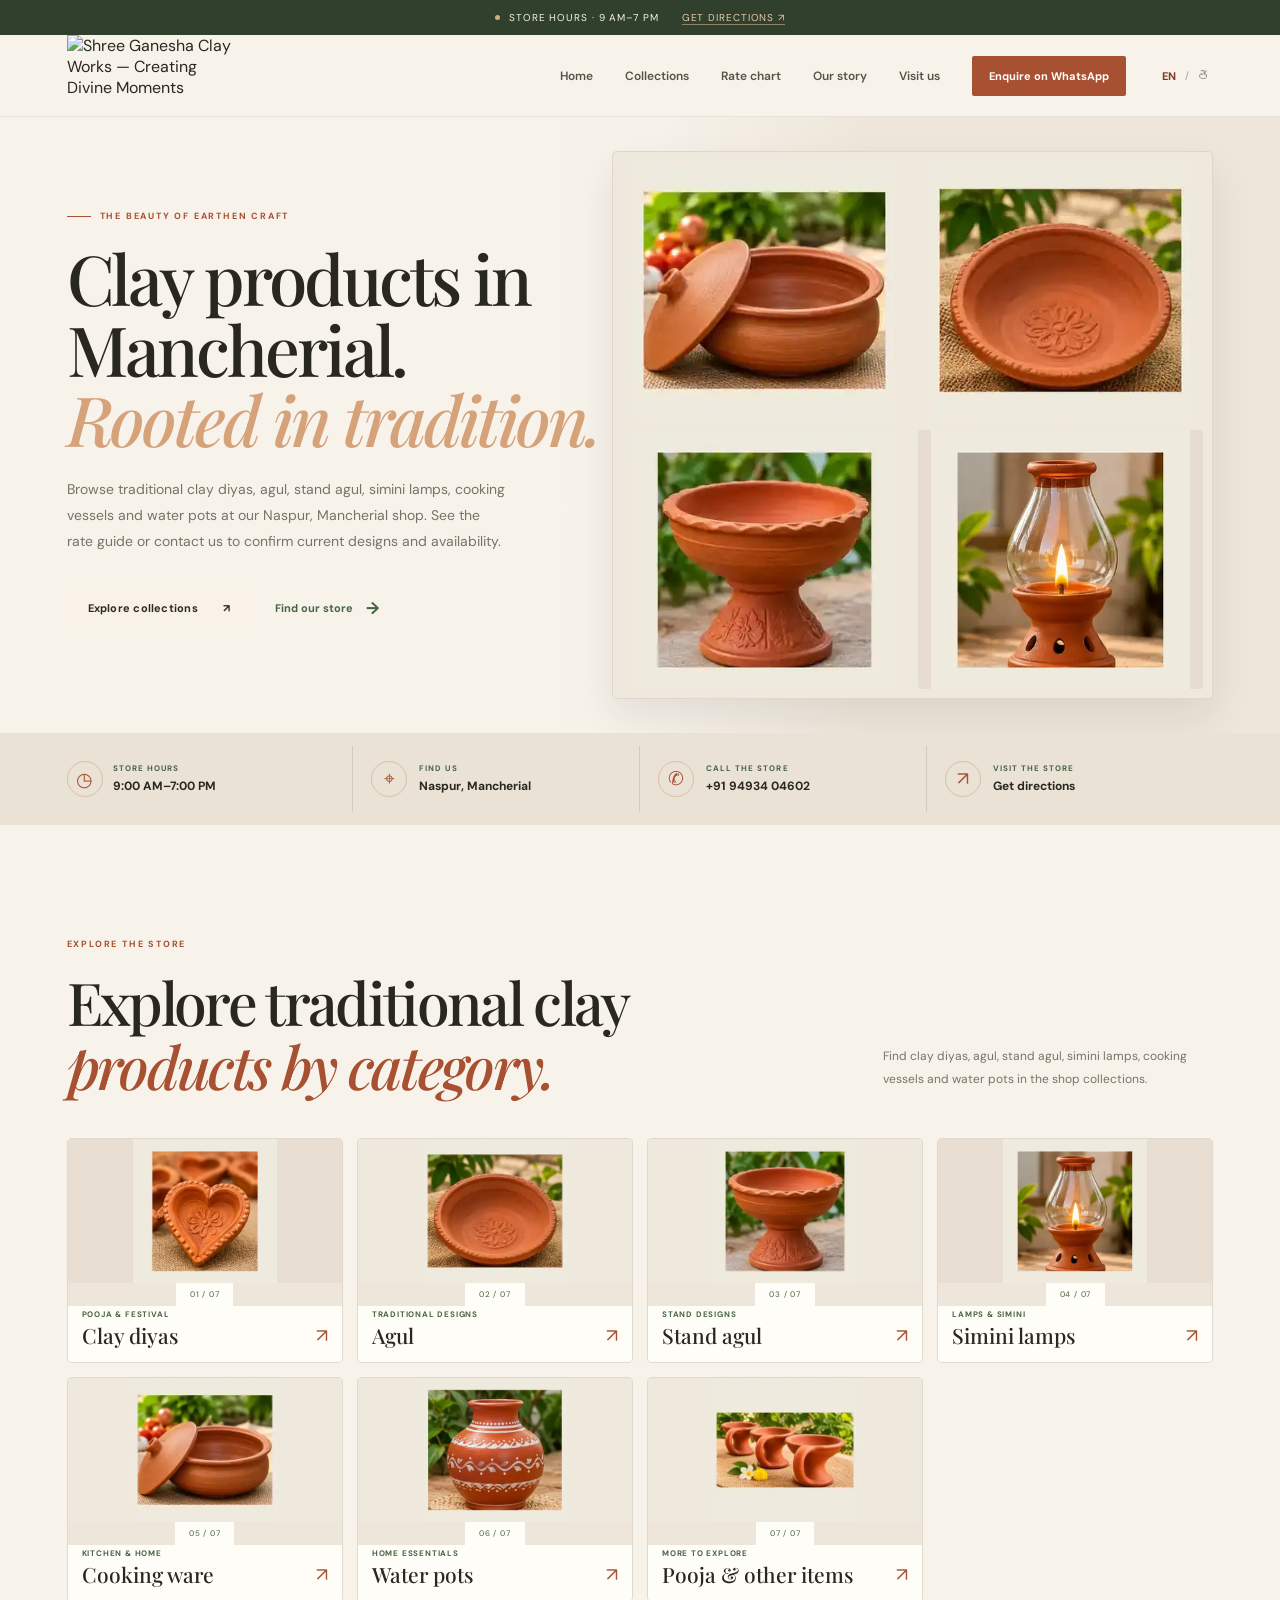
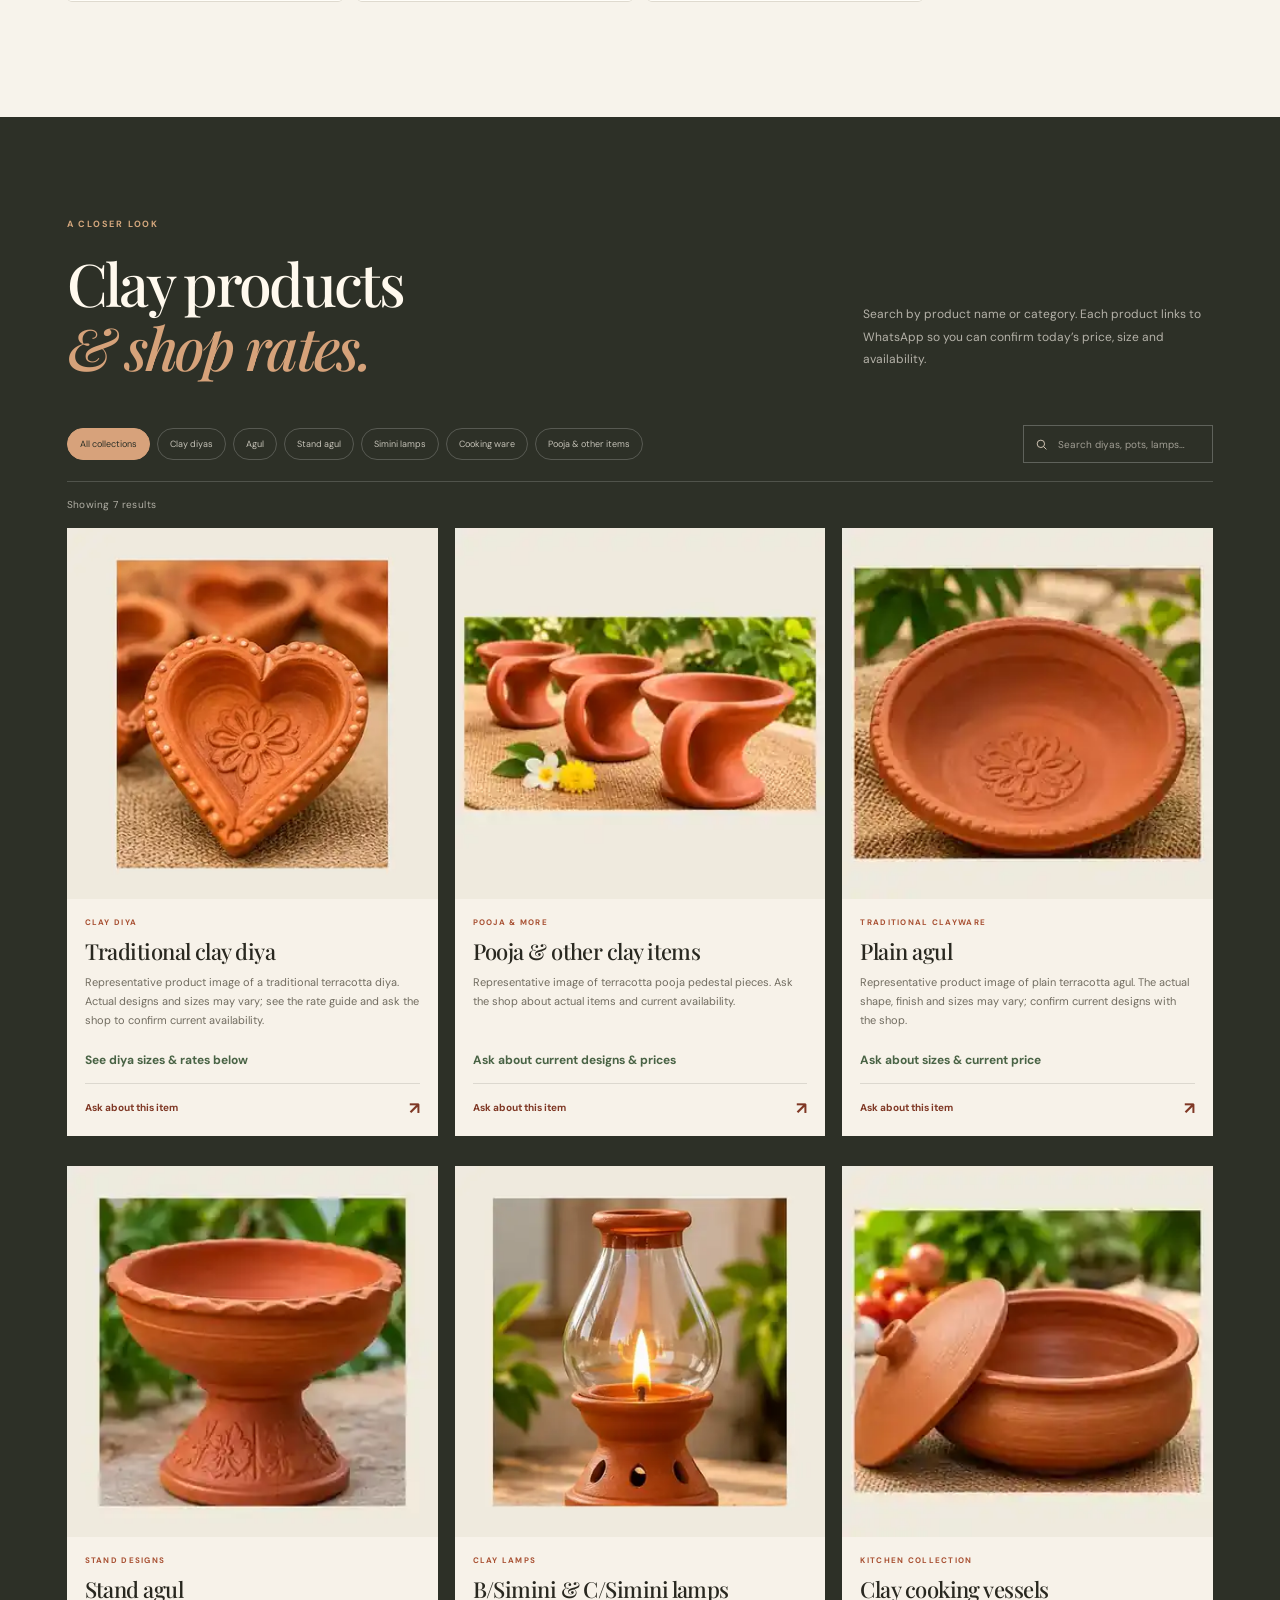
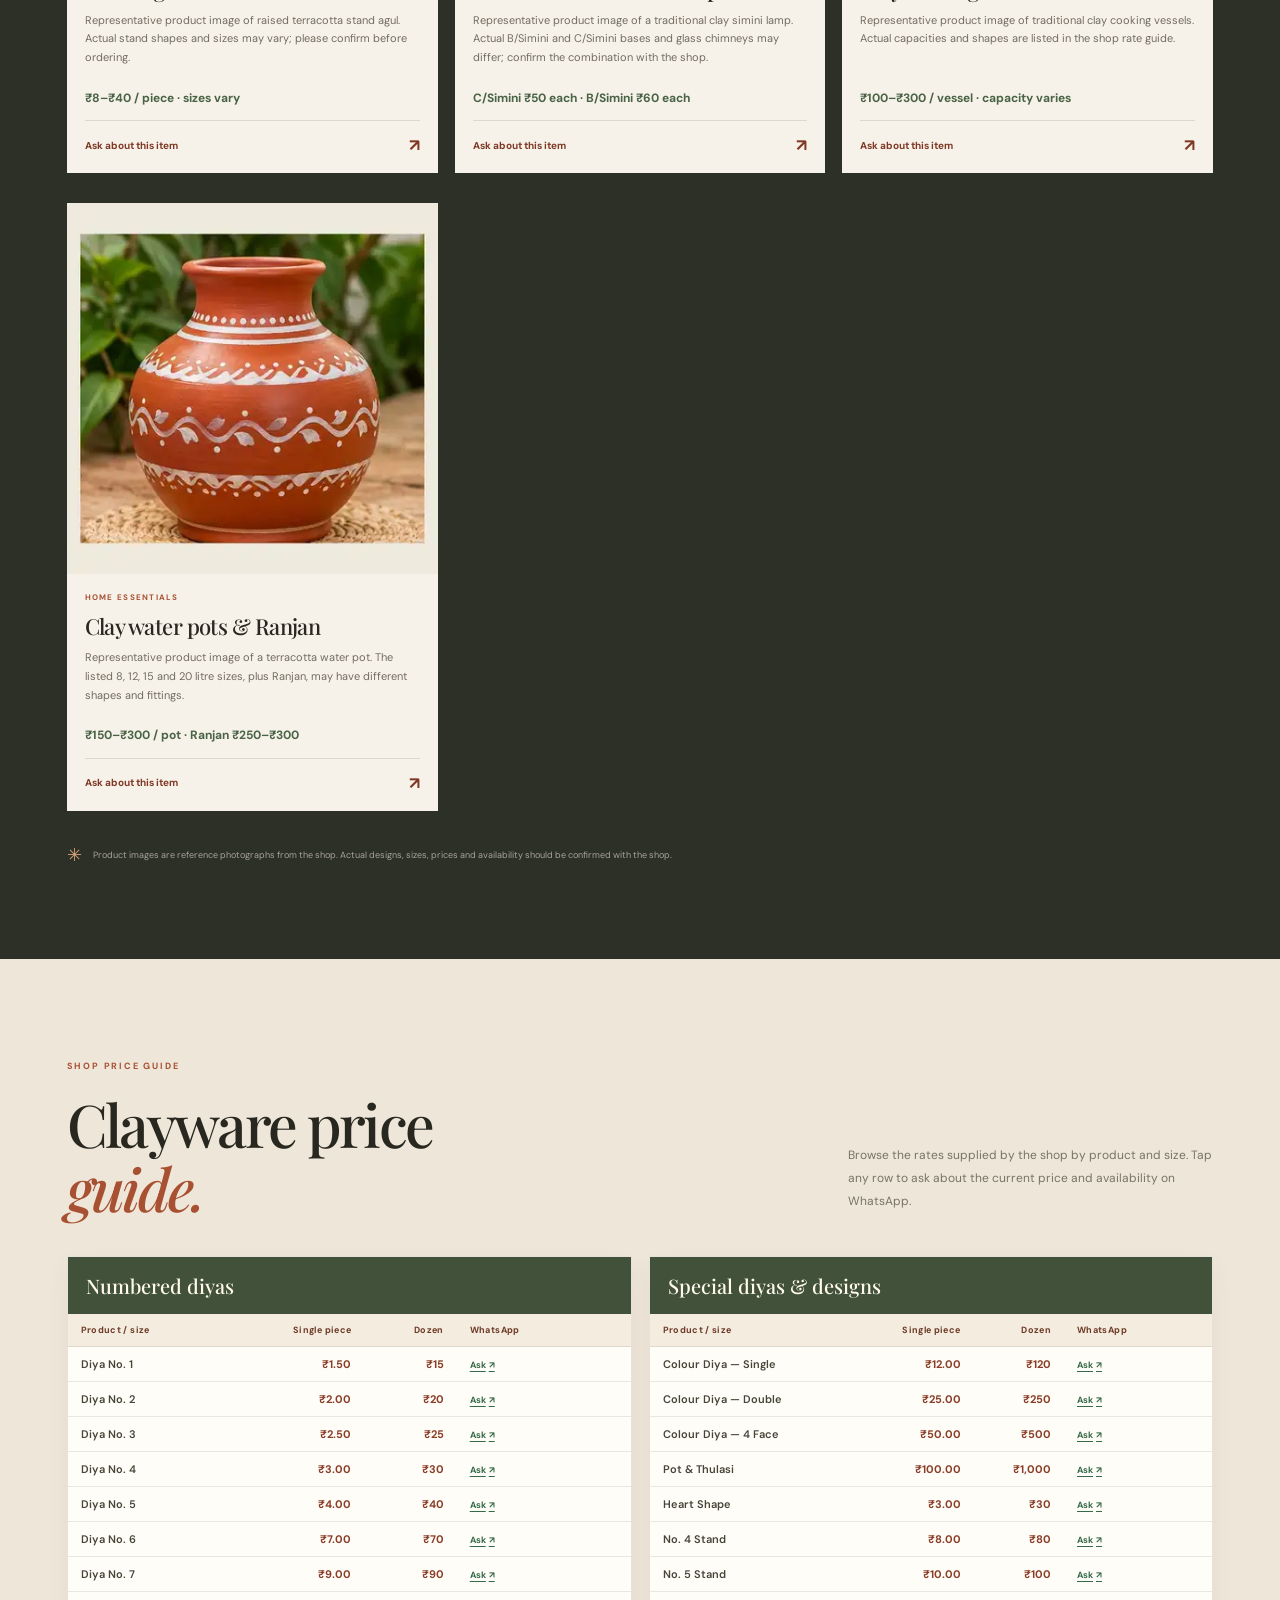
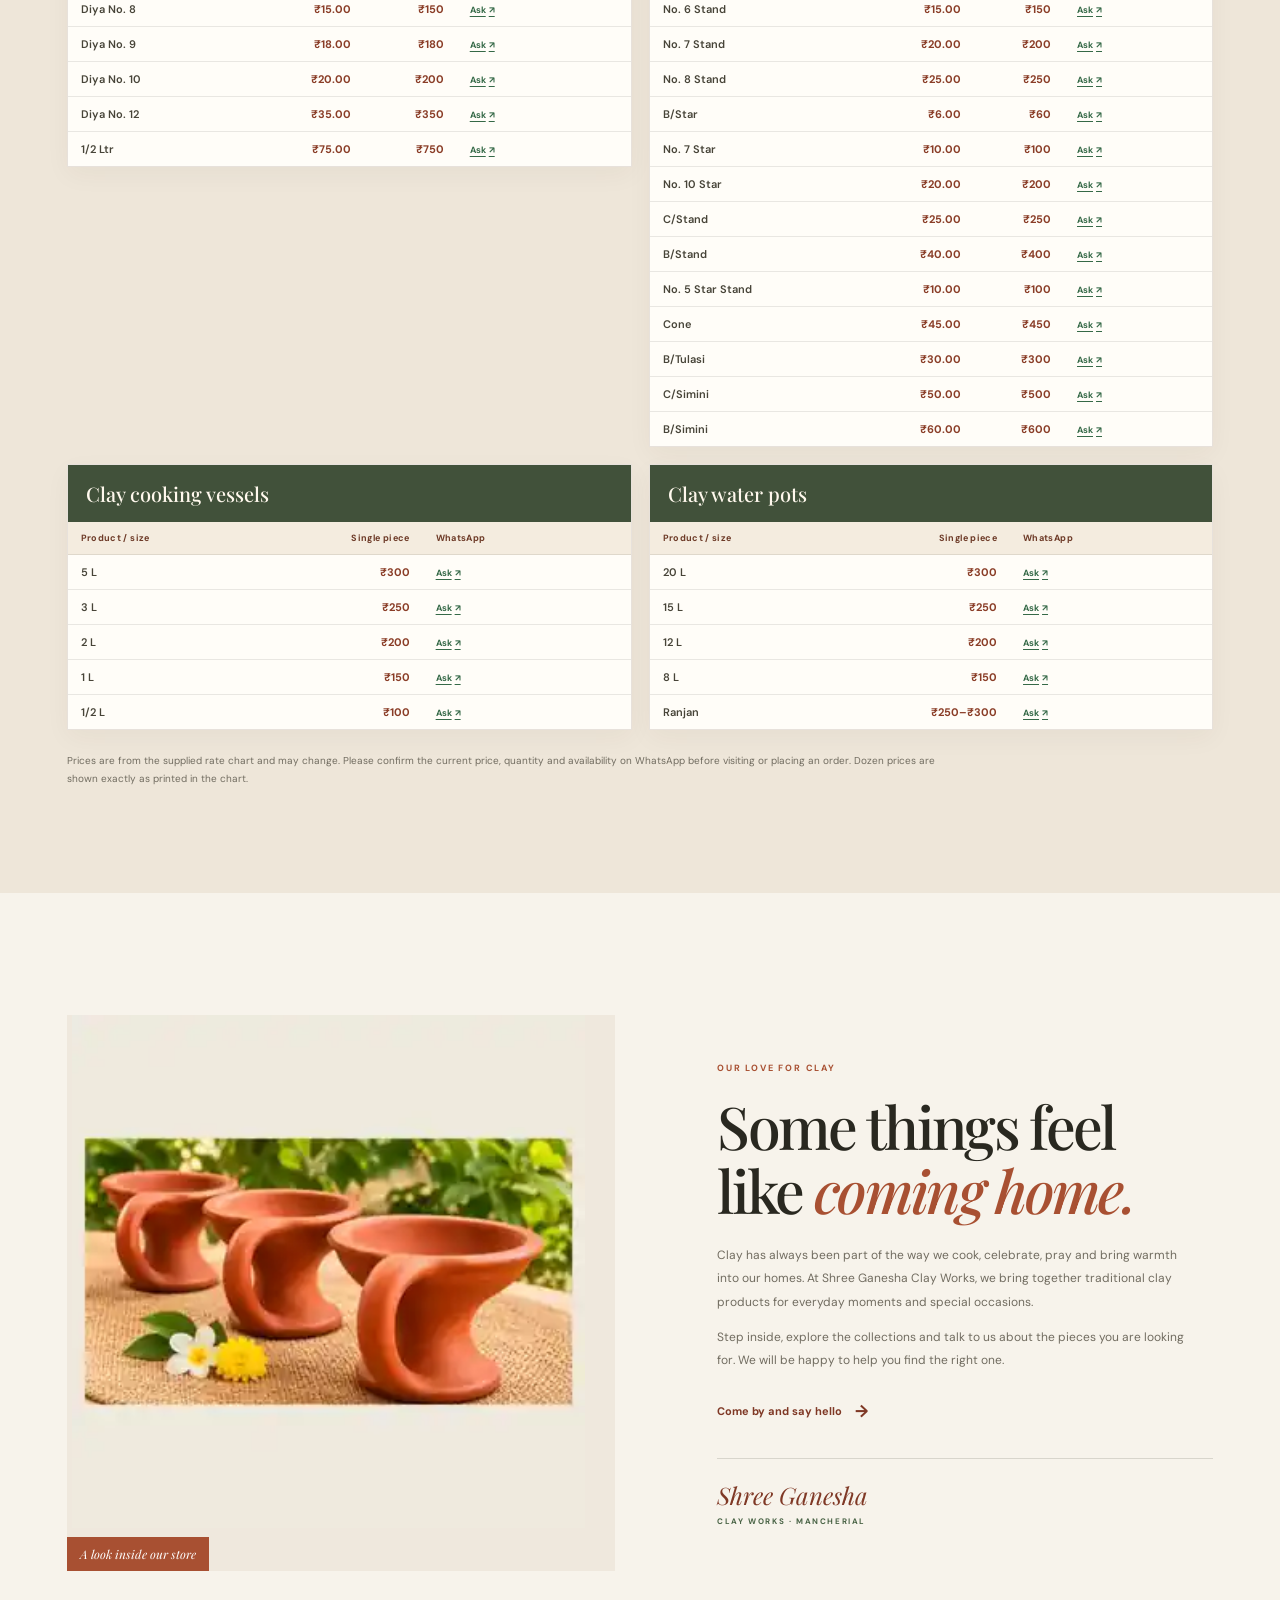
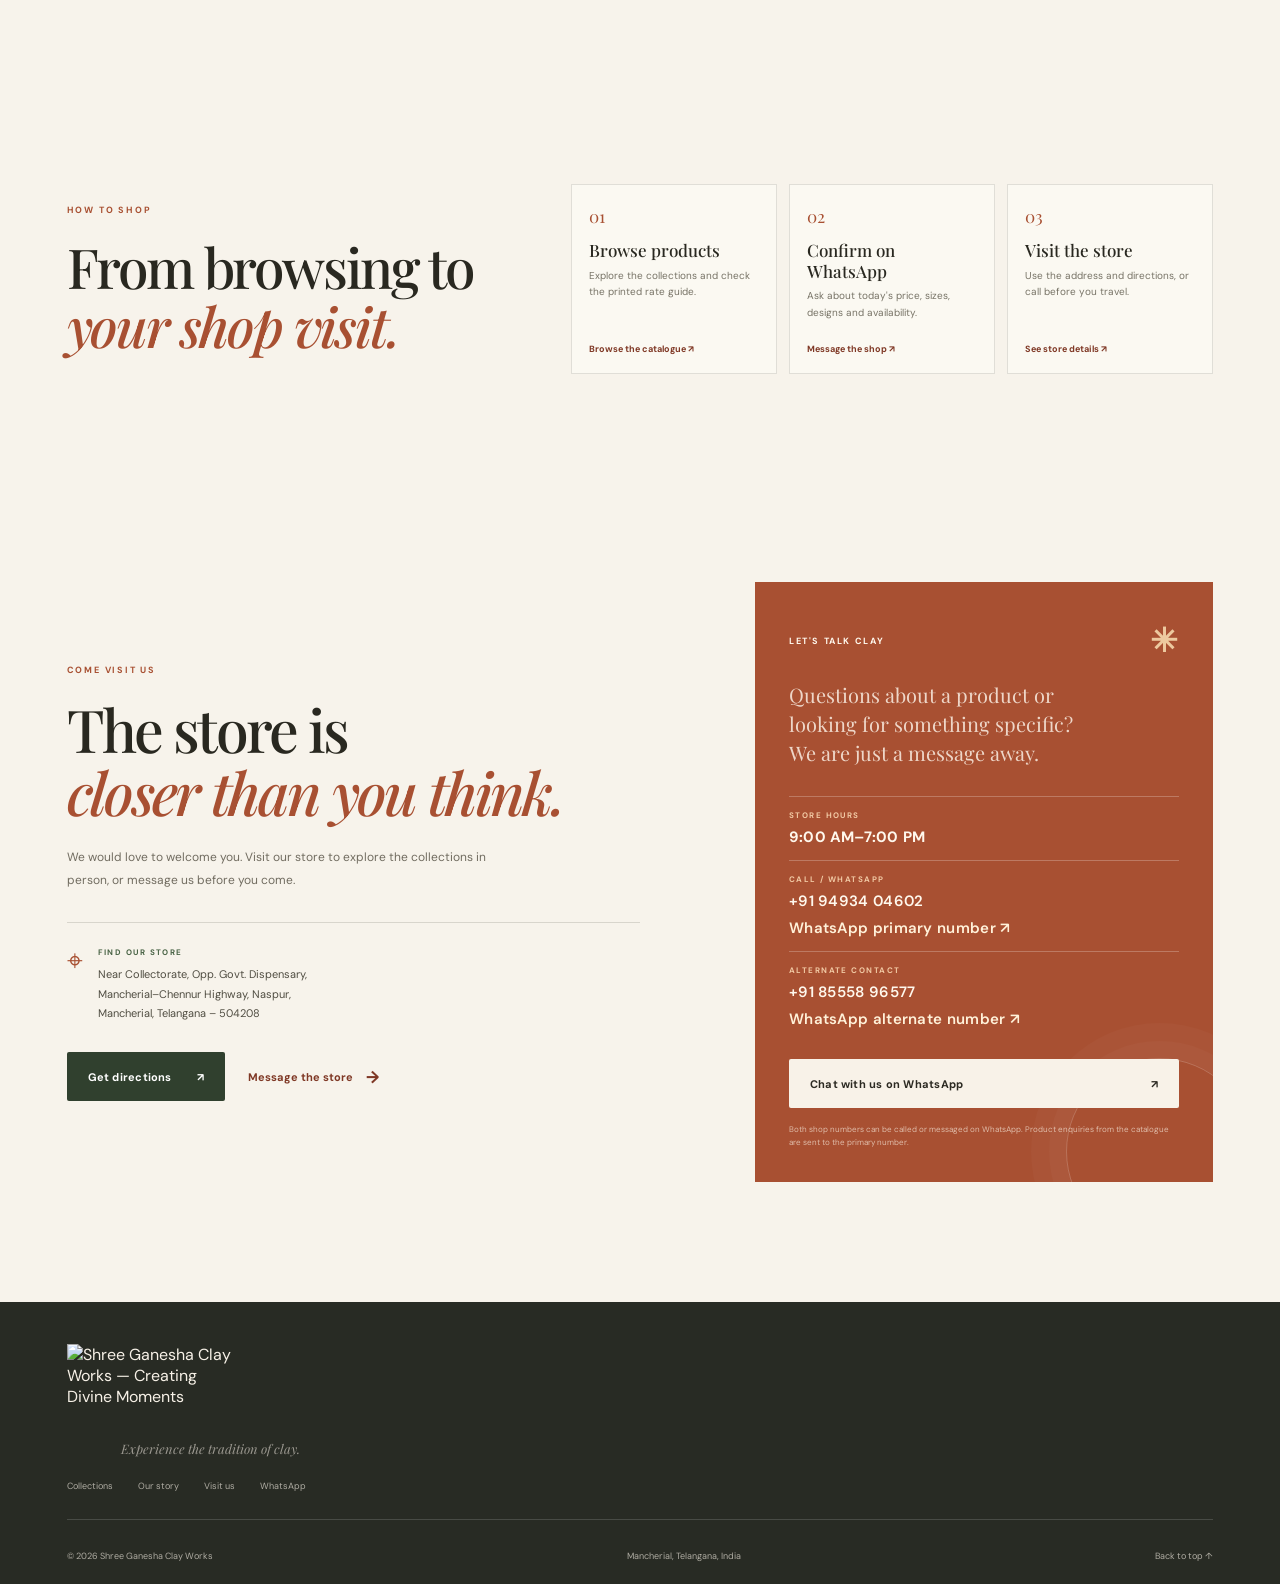
==== commit c653abd0: "seo: add verified local store structured data" ====
--- a/index.html
+++ b/index.html
@@ -4,23 +4,61 @@
   <meta charset="utf-8">
   <meta name="viewport" content="width=device-width, initial-scale=1">
   <meta name="theme-color" content="#f7f2e9">
-  <meta name="description" content="Explore traditional clay idols, diyas, cooking ware, water pots and more at Shree Ganesha Clay Works, Mancherial, Telangana. Enquire directly on WhatsApp.">
+  <meta name="description" content="Shree Ganesha Clay Works in Naspur, Mancherial offers clay diyas, agul, simini lamps, cooking vessels and water pots. Call or WhatsApp for details.">
   <meta name="robots" content="index, follow, max-image-preview:large">
   <link rel="canonical" href="https://shreeganeshaclayworks.pages.dev/">
   <meta property="og:site_name" content="Shree Ganesha Clay Works">
   <meta property="og:url" content="https://shreeganeshaclayworks.pages.dev/">
   <meta name="twitter:card" content="summary_large_image">
-  <meta name="twitter:title" content="Shree Ganesha Clay Works | Experience the Tradition of Clay">
-  <meta name="twitter:description" content="Traditional clay diyas, agul, simini lamps, cooking vessels and water pots in Mancherial, Telangana. Enquire directly on WhatsApp.">
-  <meta name="robots" content="index, follow, max-image-preview:large">
-  <meta property="og:site_name" content="Shree Ganesha Clay Works">
-  <meta name="twitter:card" content="summary_large_image">
-  <meta name="twitter:title" content="Shree Ganesha Clay Works | Experience the Tradition of Clay">
-  <meta name="twitter:description" content="Traditional clay diyas, agul, simini lamps, cooking vessels and water pots in Mancherial, Telangana. Enquire directly on WhatsApp.">
+  <meta name="twitter:title" content="Clay Diyas and Pottery in Mancherial | Shree Ganesha Clay Works">
+  <meta name="twitter:description" content="Shree Ganesha Clay Works in Naspur, Mancherial offers clay diyas, agul, simini lamps, cooking vessels and water pots. Call or WhatsApp for details.">
   <meta property="og:type" content="website">
-  <meta property="og:title" content="Shree Ganesha Clay Works | Experience the Tradition of Clay">
-  <meta property="og:description" content="A collection of traditional clay pieces for your home, kitchen and celebrations. Visit our store in Mancherial or enquire on WhatsApp.">
-  <title>Shree Ganesha Clay Works | Experience the Tradition of Clay</title>
+  <meta property="og:title" content="Clay Diyas and Pottery in Mancherial | Shree Ganesha Clay Works">
+  <meta property="og:description" content="Shree Ganesha Clay Works in Naspur, Mancherial offers clay diyas, agul, simini lamps, cooking vessels and water pots. Call or WhatsApp for details.">
+  <title>Clay Diyas and Pottery in Mancherial | Shree Ganesha Clay Works</title>
+  <script type="application/ld+json">
+  {
+    "@context": "https://schema.org",
+    "@type": "Store",
+    "@id": "https://shreeganeshaclayworks.pages.dev/#store",
+    "name": "Shree Ganesha Clay Works",
+    "url": "https://shreeganeshaclayworks.pages.dev/",
+    "description": "Shree Ganesha Clay Works in Naspur, Mancherial offers clay diyas, agul, simini lamps, cooking vessels and water pots. Call or WhatsApp for details.",
+    "telephone": "+919493404602",
+    "logo": "https://d2ol7oe51mr4n9.cloudfront.net/user_3JhHYSnxjWx3r7xsCRdqAg9xlbY/aad0e2a4-b1b1-4aaa-b859-bee5aded603d.png",
+    "address": {
+      "@type": "PostalAddress",
+      "streetAddress": "Near Collectorate, Opp. Govt. Dispensary, Mancherial–Chennur Highway",
+      "addressLocality": "Naspur",
+      "addressRegion": "Telangana",
+      "postalCode": "504208",
+      "addressCountry": "IN"
+    },
+    "contactPoint": [
+      {
+        "@type": "ContactPoint",
+        "telephone": "+919493404602",
+        "contactType": "customer enquiries",
+        "availableLanguage": ["English", "Telugu"]
+      },
+      {
+        "@type": "ContactPoint",
+        "telephone": "+918555896577",
+        "contactType": "alternate customer enquiries",
+        "availableLanguage": ["English", "Telugu"]
+      }
+    ],
+    "knowsAbout": [
+      "Clay diyas",
+      "Agul",
+      "Stand agul",
+      "Simini lamps",
+      "Clay cooking vessels",
+      "Clay water pots",
+      "Pooja clay items"
+    ]
+  }
+  </script>
   <link rel="preconnect" href="https://fonts.googleapis.com">
   <link rel="preconnect" href="https://fonts.gstatic.com" crossorigin>
   <link href="https://fonts.googleapis.com/css2?family=DM+Sans:wght@400;500;600;700&family=Playfair+Display:wght@500;600;700&display=swap" rel="stylesheet">
@@ -70,8 +108,8 @@
       <div class="hero-shade"></div>
       <div class="hero-content">
         <p class="eyebrow hero-eyebrow"><span></span><span data-i18n="heroEyebrow">THE BEAUTY OF EARTHEN CRAFT</span></p>
-        <h1 data-i18n="heroTitle">Clay for everyday.<br><em>Rooted in tradition.</em></h1>
-        <p class="hero-lede" data-i18n="heroText">Explore traditional diyas, agul, simini lamps, cooking vessels and water pots. Browse the shop rate guide or ask us about current availability.</p>
+        <h1 data-i18n="heroTitle">Clay products in Mancherial.<br><em>Rooted in tradition.</em></h1>
+        <p class="hero-lede" data-i18n="heroText">Browse traditional clay diyas, agul, stand agul, simini lamps, cooking vessels and water pots at our Naspur, Mancherial shop. See the rate guide or contact us to confirm current designs and availability.</p>
         <div class="hero-actions">
           <a class="button button-light" href="#collections"><span data-i18n="exploreButton">Explore collections</span><span aria-hidden="true">↗</span></a>
           <a class="text-link text-link-light" href="#visit"><span data-i18n="visitButton">Find our store</span><span aria-hidden="true">→</span></a>
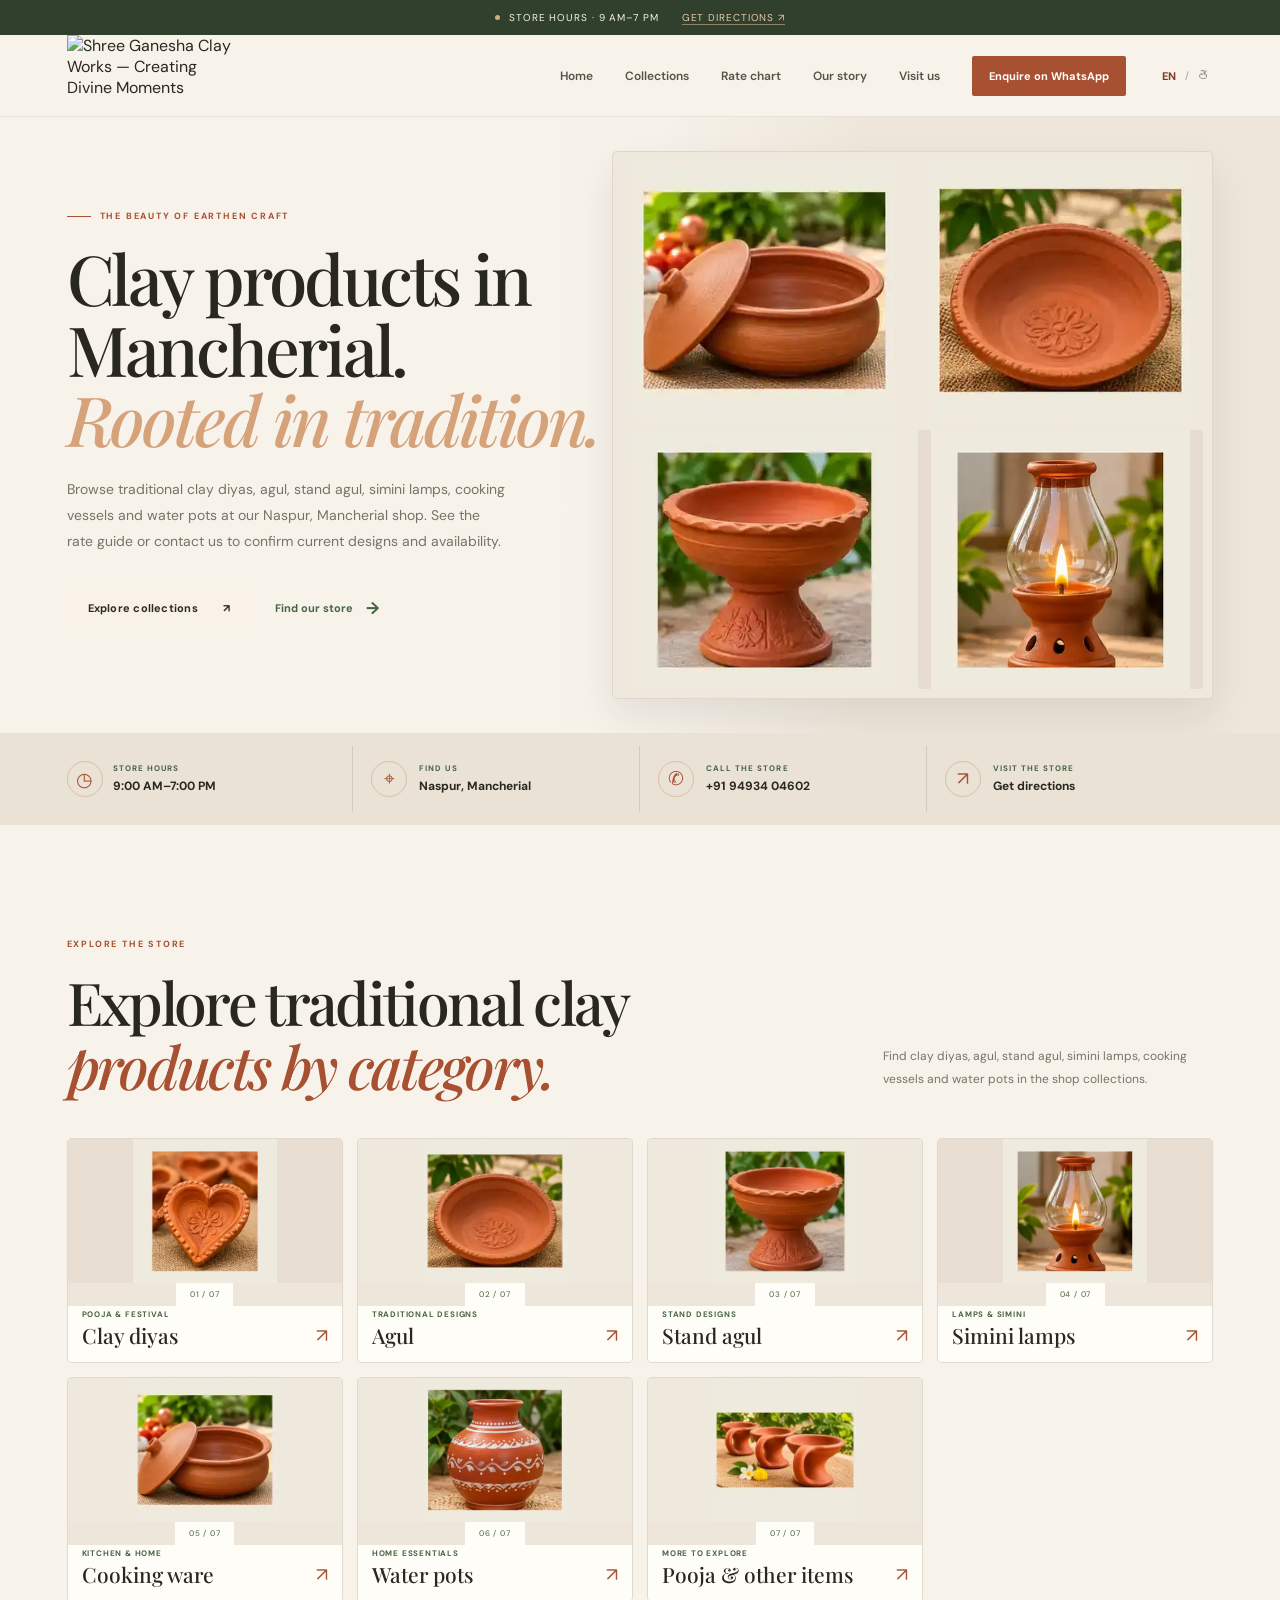
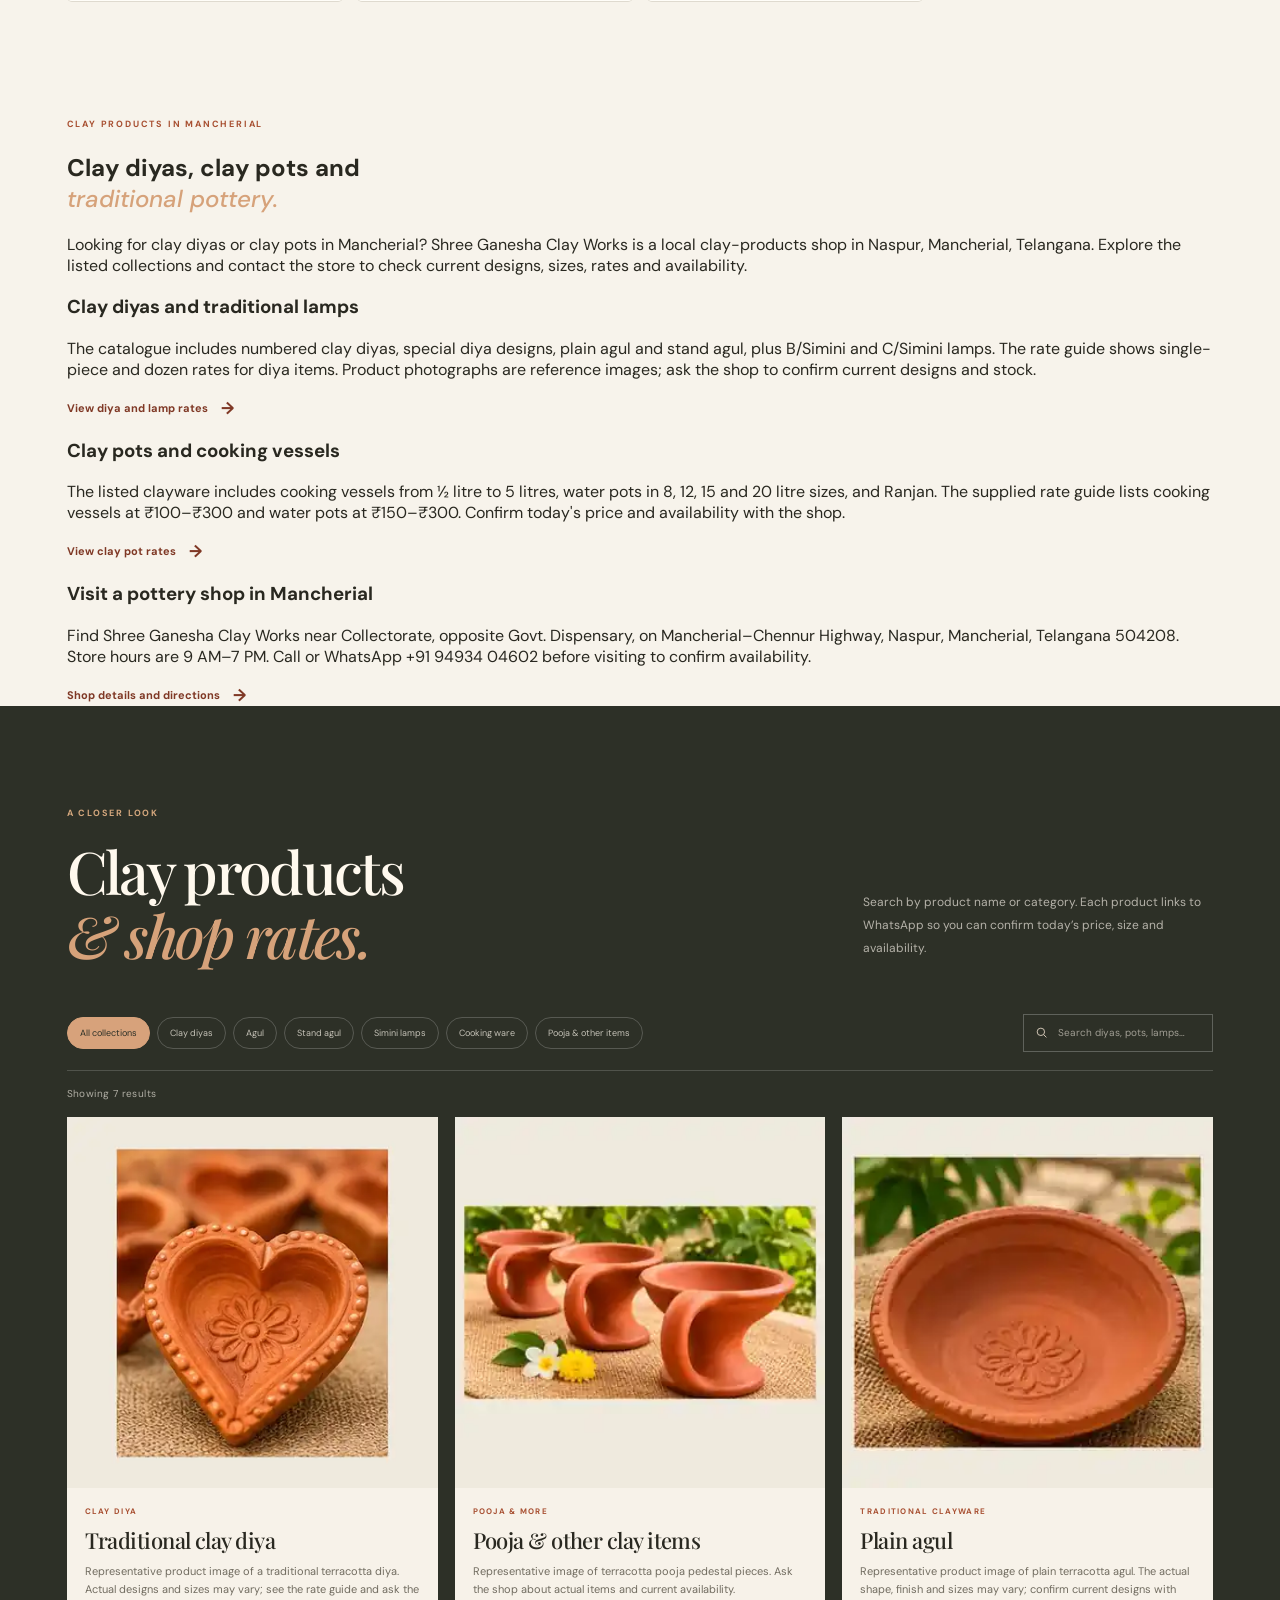
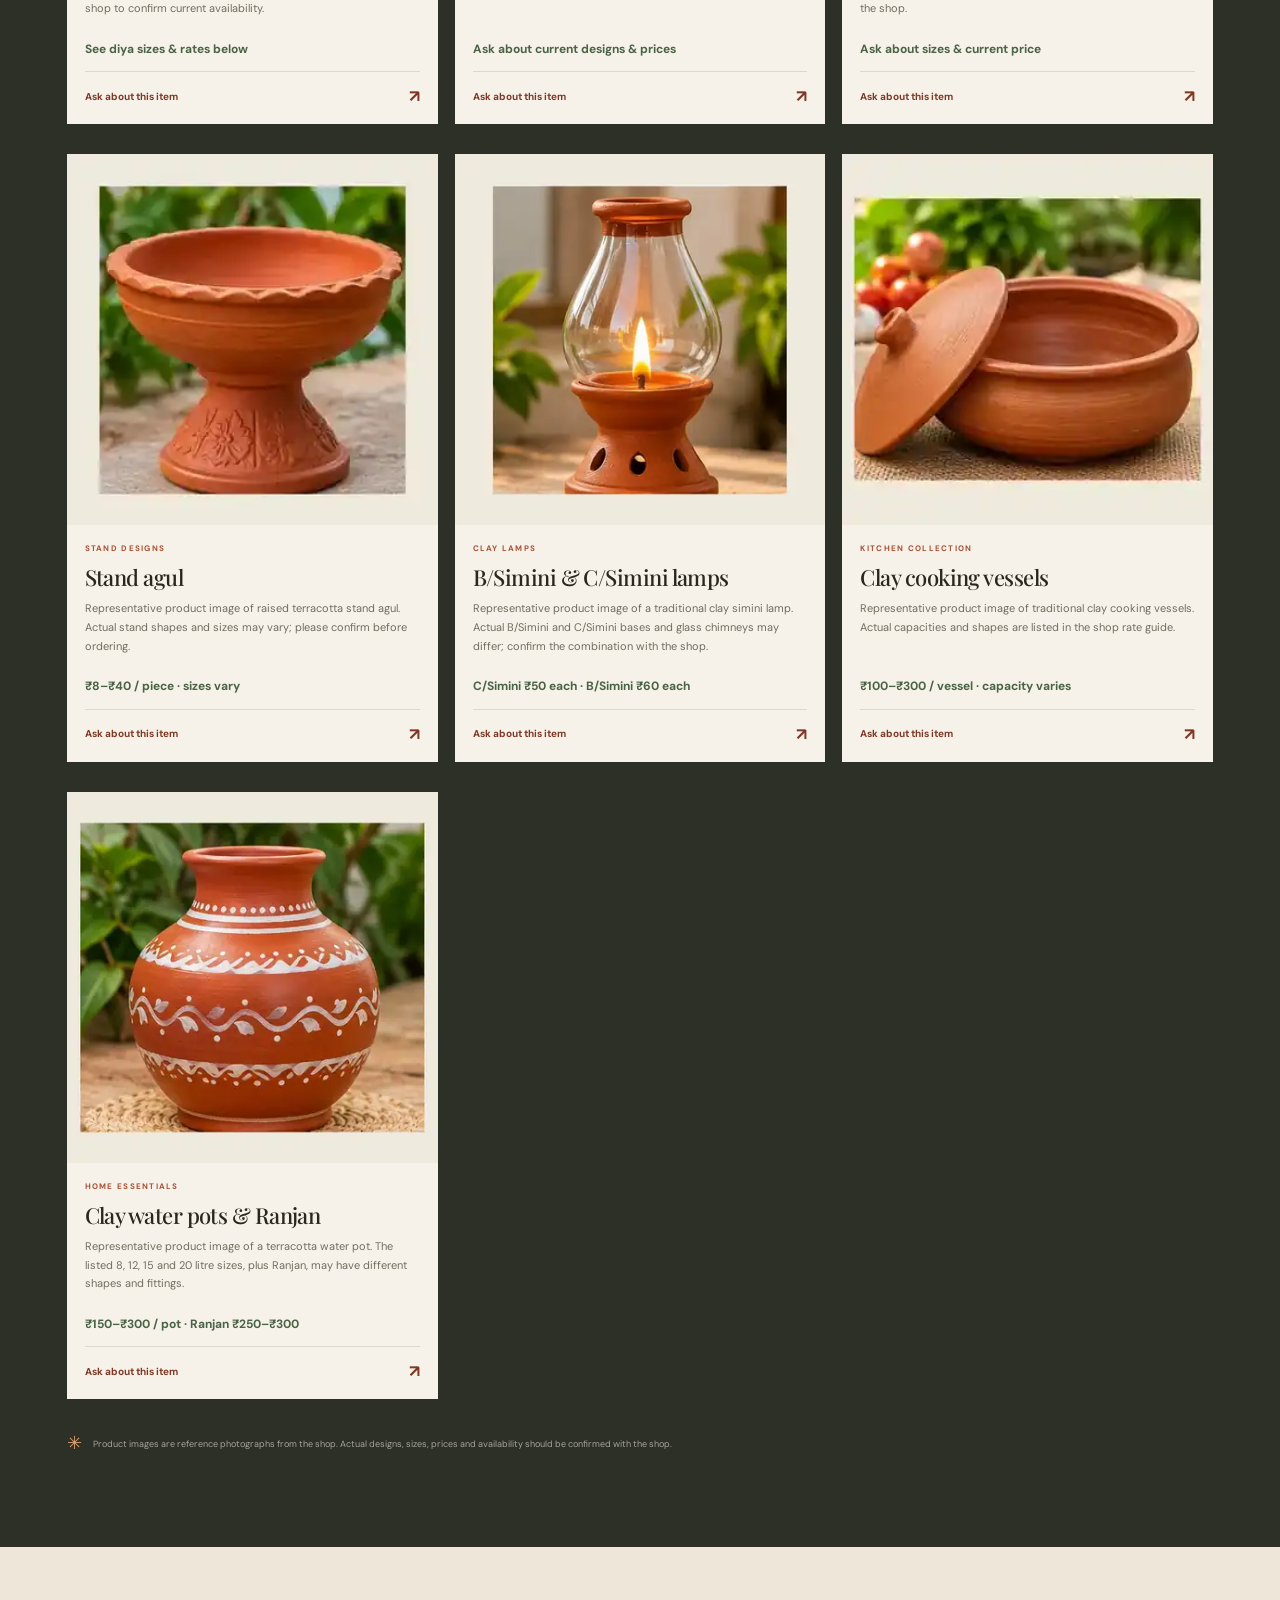
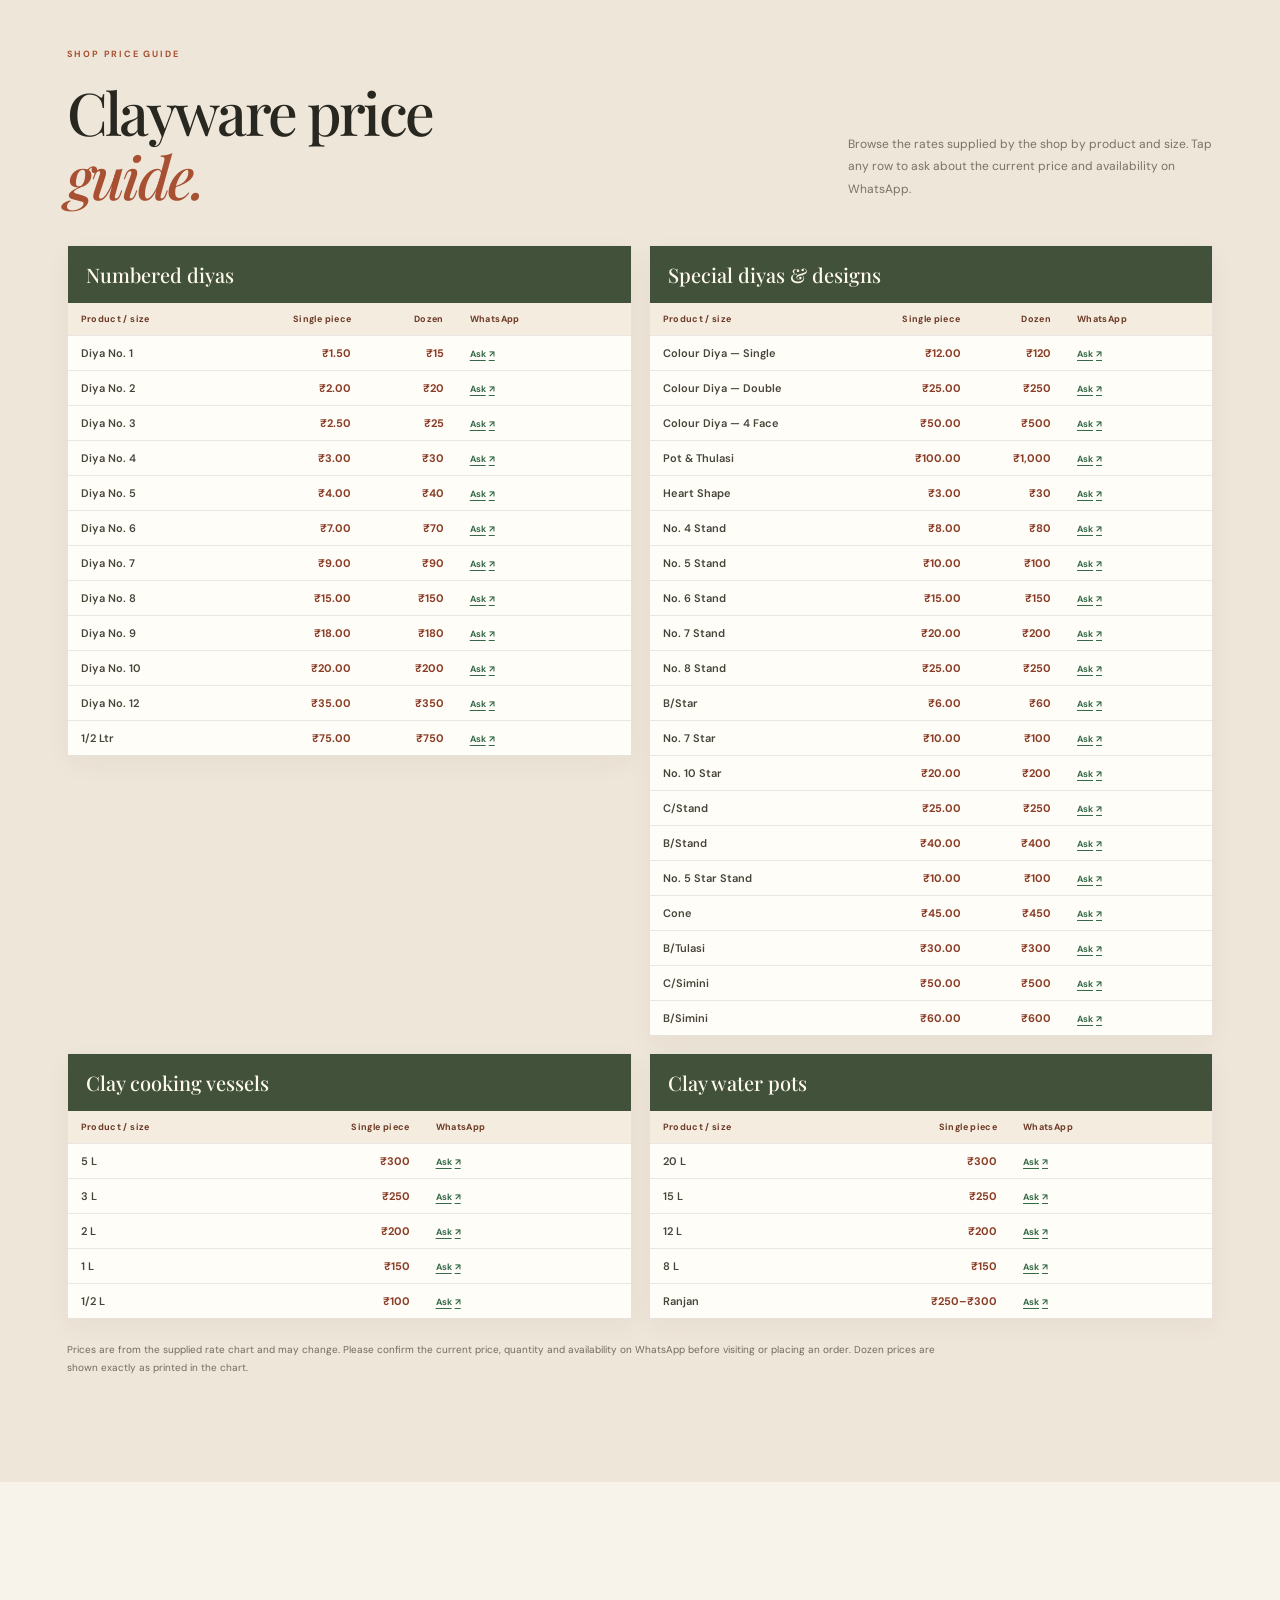
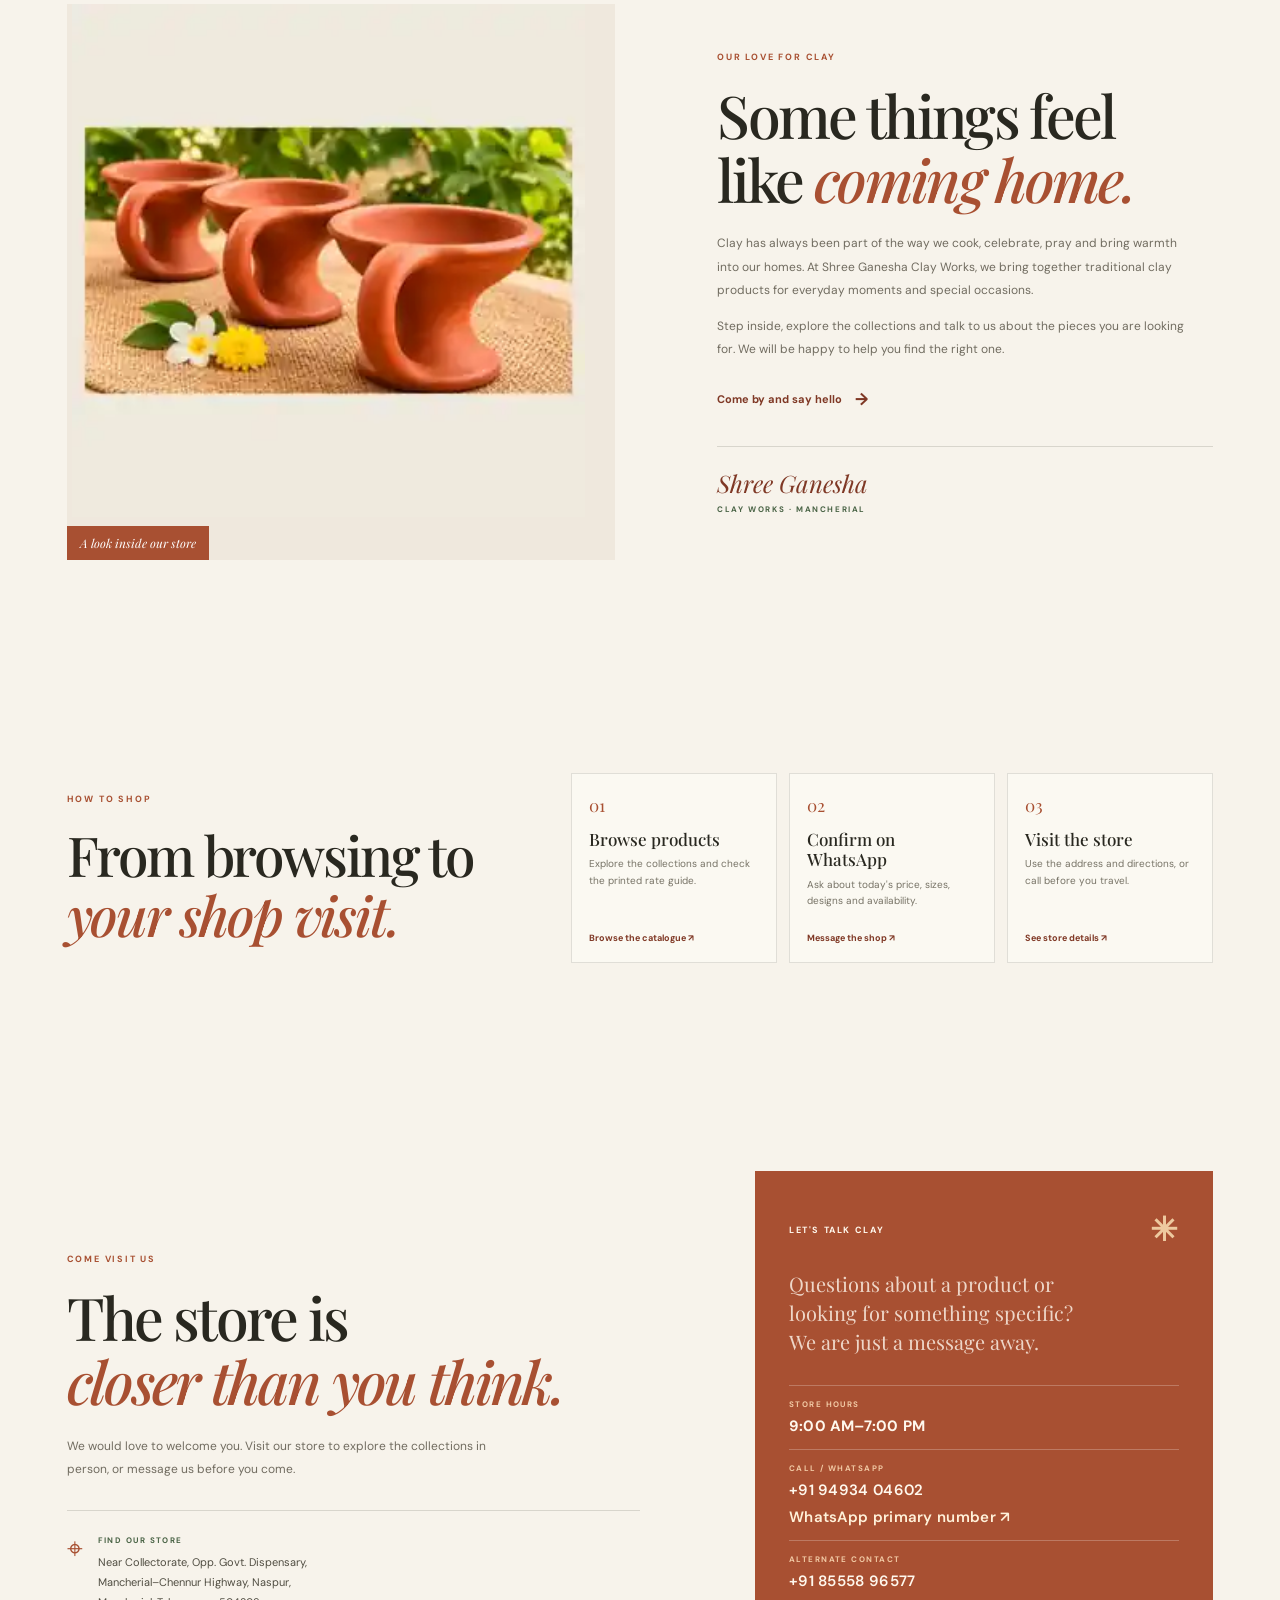
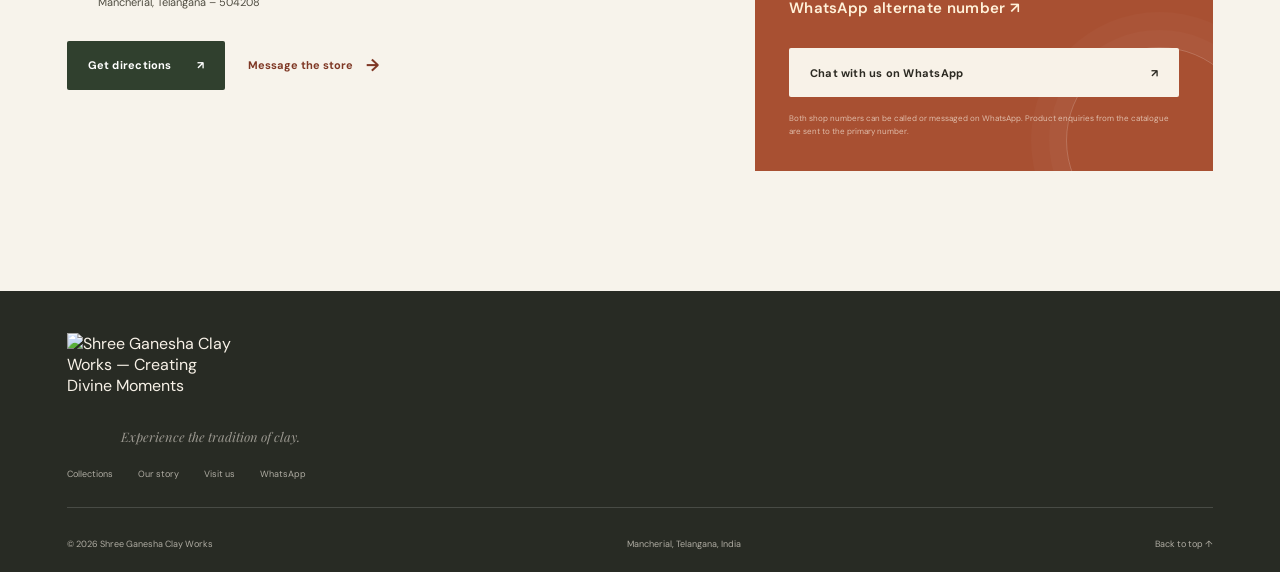
==== commit e8d804bc: "Improve local product search relevance" ====
--- a/index.html
+++ b/index.html
@@ -10,12 +10,12 @@
   <meta property="og:site_name" content="Shree Ganesha Clay Works">
   <meta property="og:url" content="https://shreeganeshaclayworks.pages.dev/">
   <meta name="twitter:card" content="summary_large_image">
-  <meta name="twitter:title" content="Clay Diyas and Pottery in Mancherial | Shree Ganesha Clay Works">
+  <meta name="twitter:title" content="Clay Diyas, Clay Pots and Pottery in Mancherial | Shree Ganesha Clay Works">
   <meta name="twitter:description" content="Shree Ganesha Clay Works in Naspur, Mancherial offers clay diyas, agul, simini lamps, cooking vessels and water pots. Call or WhatsApp for details.">
   <meta property="og:type" content="website">
-  <meta property="og:title" content="Clay Diyas and Pottery in Mancherial | Shree Ganesha Clay Works">
+  <meta property="og:title" content="Clay Diyas, Clay Pots and Pottery in Mancherial | Shree Ganesha Clay Works">
   <meta property="og:description" content="Shree Ganesha Clay Works in Naspur, Mancherial offers clay diyas, agul, simini lamps, cooking vessels and water pots. Call or WhatsApp for details.">
-  <title>Clay Diyas and Pottery in Mancherial | Shree Ganesha Clay Works</title>
+  <title>Clay Diyas, Clay Pots and Pottery in Mancherial | Shree Ganesha Clay Works</title>
   <script type="application/ld+json">
   {
     "@context": "https://schema.org",
@@ -62,7 +62,7 @@
   <link rel="preconnect" href="https://fonts.googleapis.com">
   <link rel="preconnect" href="https://fonts.gstatic.com" crossorigin>
   <link href="https://fonts.googleapis.com/css2?family=DM+Sans:wght@400;500;600;700&family=Playfair+Display:wght@500;600;700&display=swap" rel="stylesheet">
-  <link rel="stylesheet" href="styles.css?v=20261108-02">
+  <link rel="stylesheet" href="styles.css?v=20261108-03">
   <link rel="icon" type="image/svg+xml" href="favicon.svg">
 </head>
 <body>
@@ -188,6 +188,31 @@
         </span>
         <span class="category-label"><small data-i18n="category07">POOJA & DEVOTION</small><strong data-i18n="catIdols">Pooja & other items</strong><span class="category-arrow">↗</span></span>
         </a>
+      </div>
+    </section>
+
+    <section class="section local-seo-section" id="local-search-content" aria-labelledby="local-search-heading">
+      <div class="local-seo-heading">
+        <p class="eyebrow"><span data-i18n="localSeoEyebrow">CLAY PRODUCTS IN MANCHERIAL</span></p>
+        <h2 id="local-search-heading" data-i18n="localSeoTitle">Clay diyas, clay pots and<br><em>traditional pottery.</em></h2>
+        <p class="local-seo-intro" data-i18n="localSeoIntro">Looking for clay diyas or clay pots in Mancherial? Shree Ganesha Clay Works is a local clay-products shop in Naspur, Mancherial, Telangana. Explore the listed collections and contact the store to check current designs, sizes, rates and availability.</p>
+      </div>
+      <div class="local-seo-grid">
+        <article class="local-seo-card">
+          <h3 data-i18n="localSeoDiyasTitle">Clay diyas and traditional lamps</h3>
+          <p data-i18n="localSeoDiyasText">The catalogue includes numbered clay diyas, special diya designs, plain agul and stand agul, plus B/Simini and C/Simini lamps. The rate guide shows single-piece and dozen rates for diya items. Product photographs are reference images; ask the shop to confirm current designs and stock.</p>
+          <a class="text-link" href="#rate-chart"><span data-i18n="localSeoRatesLink">View diya and lamp rates</span><span aria-hidden="true">→</span></a>
+        </article>
+        <article class="local-seo-card">
+          <h3 data-i18n="localSeoPotsTitle">Clay pots and cooking vessels</h3>
+          <p data-i18n="localSeoPotsText">The listed clayware includes cooking vessels from ½ litre to 5 litres, water pots in 8, 12, 15 and 20 litre sizes, and Ranjan. The supplied rate guide lists cooking vessels at ₹100–₹300 and water pots at ₹150–₹300. Confirm today's price and availability with the shop.</p>
+          <a class="text-link" href="#rate-chart"><span data-i18n="localSeoPotsRatesLink">View clay pot rates</span><span aria-hidden="true">→</span></a>
+        </article>
+        <article class="local-seo-card">
+          <h3 data-i18n="localSeoVisitTitle">Visit a pottery shop in Mancherial</h3>
+          <p data-i18n="localSeoVisitText">Find Shree Ganesha Clay Works near Collectorate, opposite Govt. Dispensary, on Mancherial–Chennur Highway, Naspur, Mancherial, Telangana 504208. Store hours are 9 AM–7 PM. Call or WhatsApp +91 94934 04602 before visiting to confirm availability.</p>
+          <a class="text-link" href="#visit"><span data-i18n="localSeoVisitLink">Shop details and directions</span><span aria-hidden="true">→</span></a>
+        </article>
       </div>
     </section>
 
@@ -332,6 +357,6 @@
     <span data-i18n="floatingWhatsapp">WhatsApp us</span>
   </a>
 
-  <script src="app.js?v=20261108-03" defer></script>
+  <script src="app.js?v=20261108-04" defer></script>
 </body>
 </html>
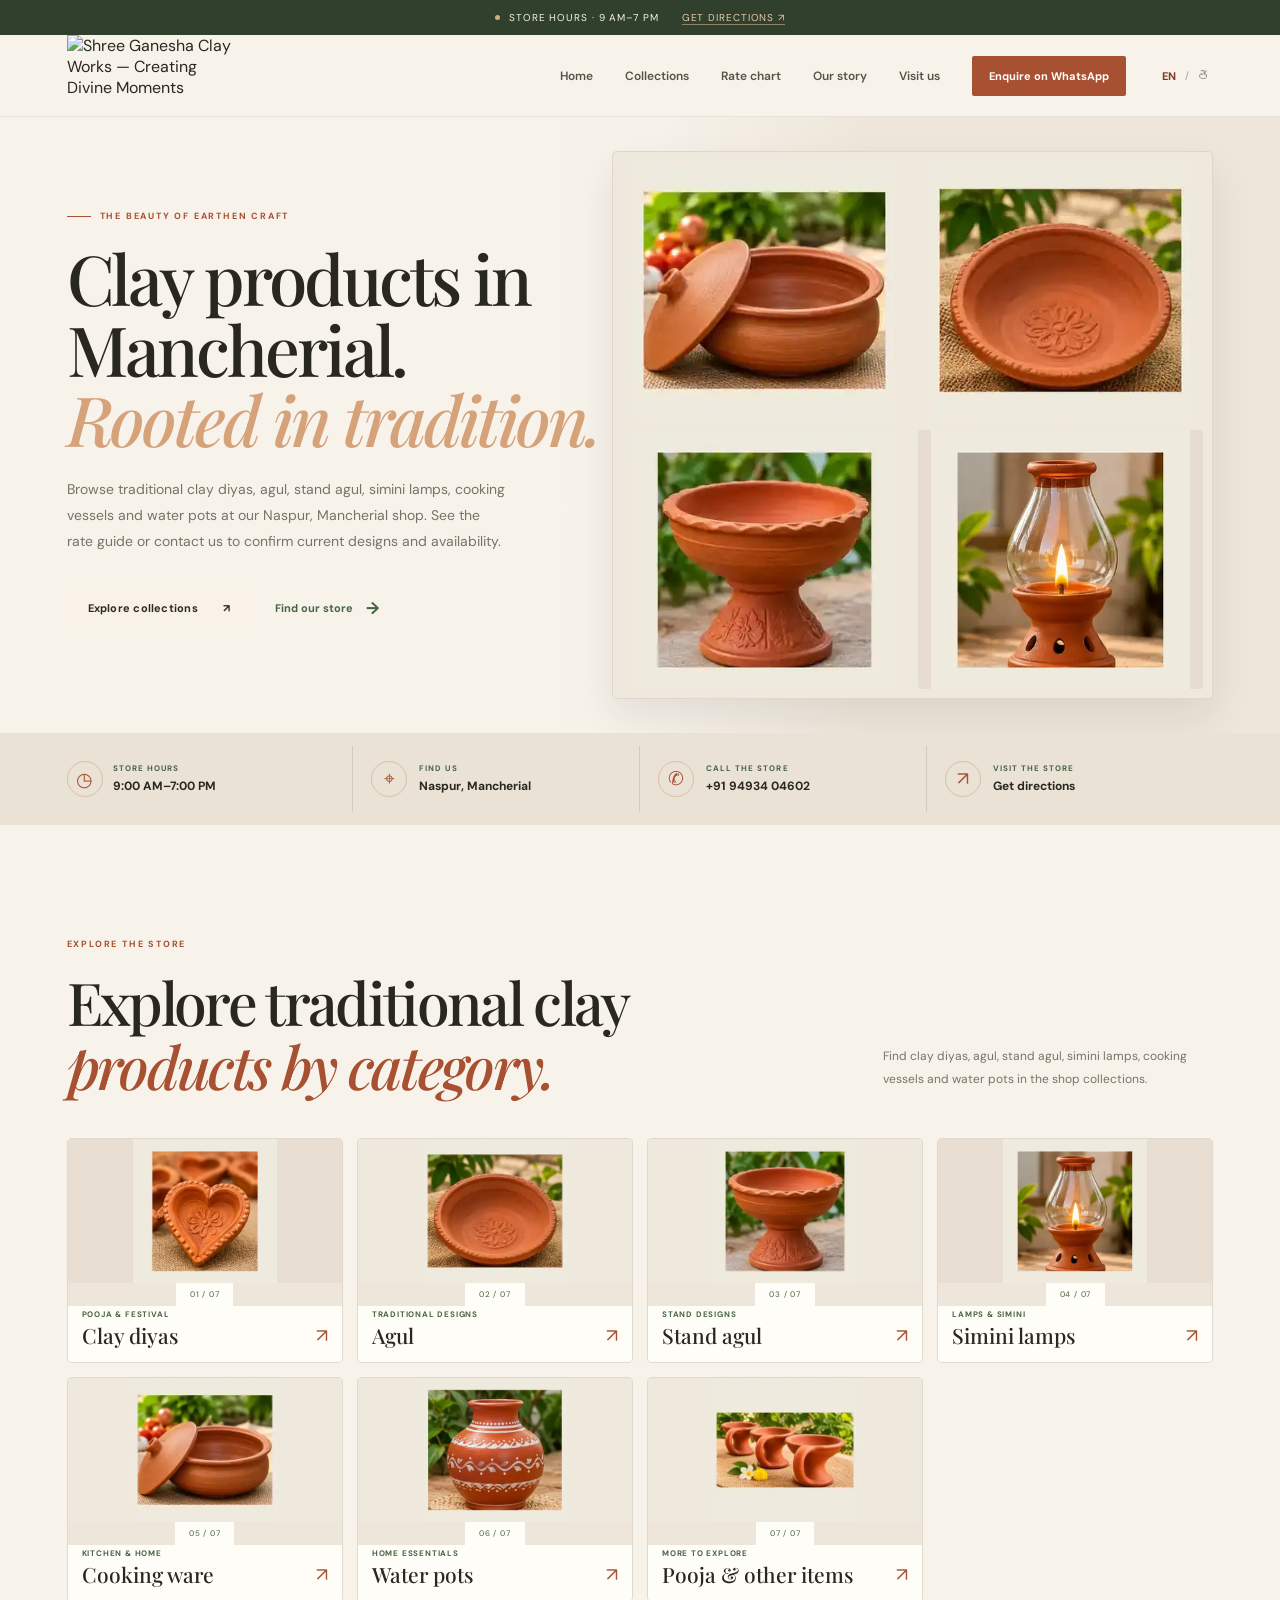
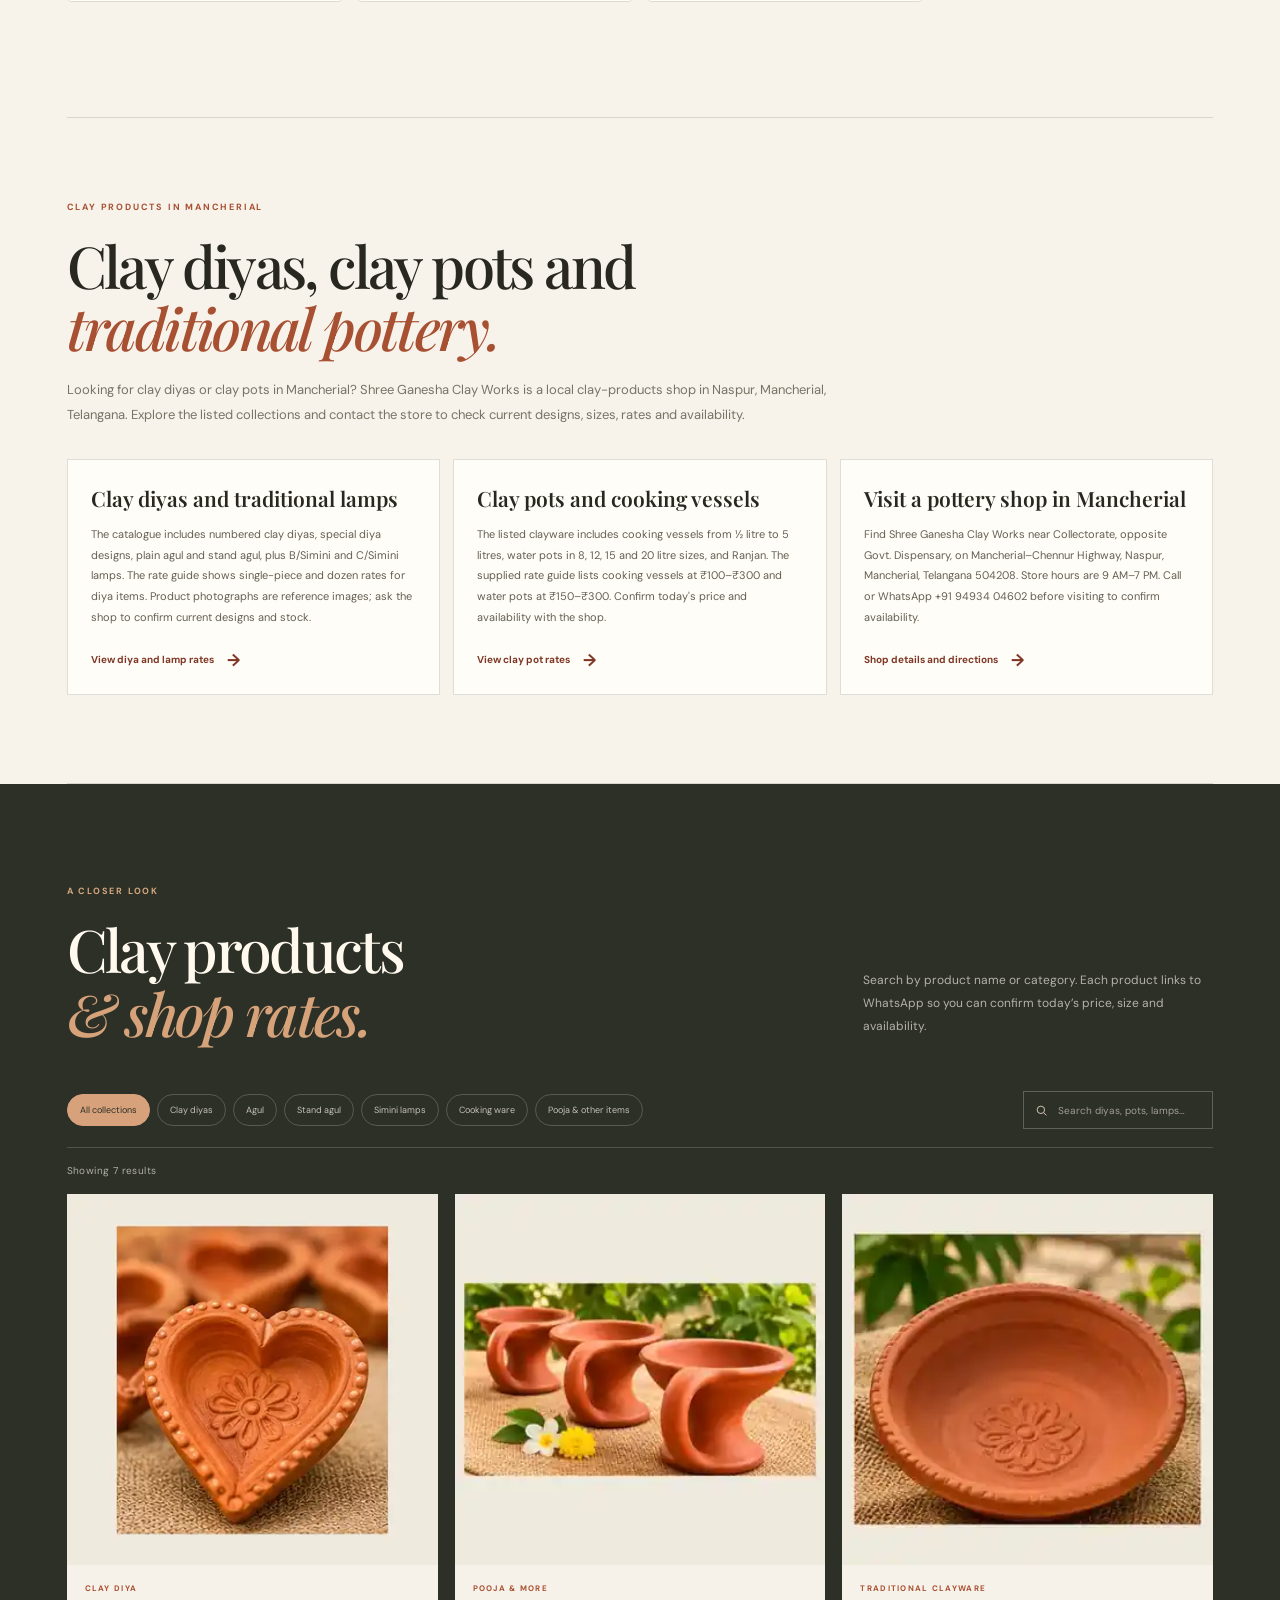
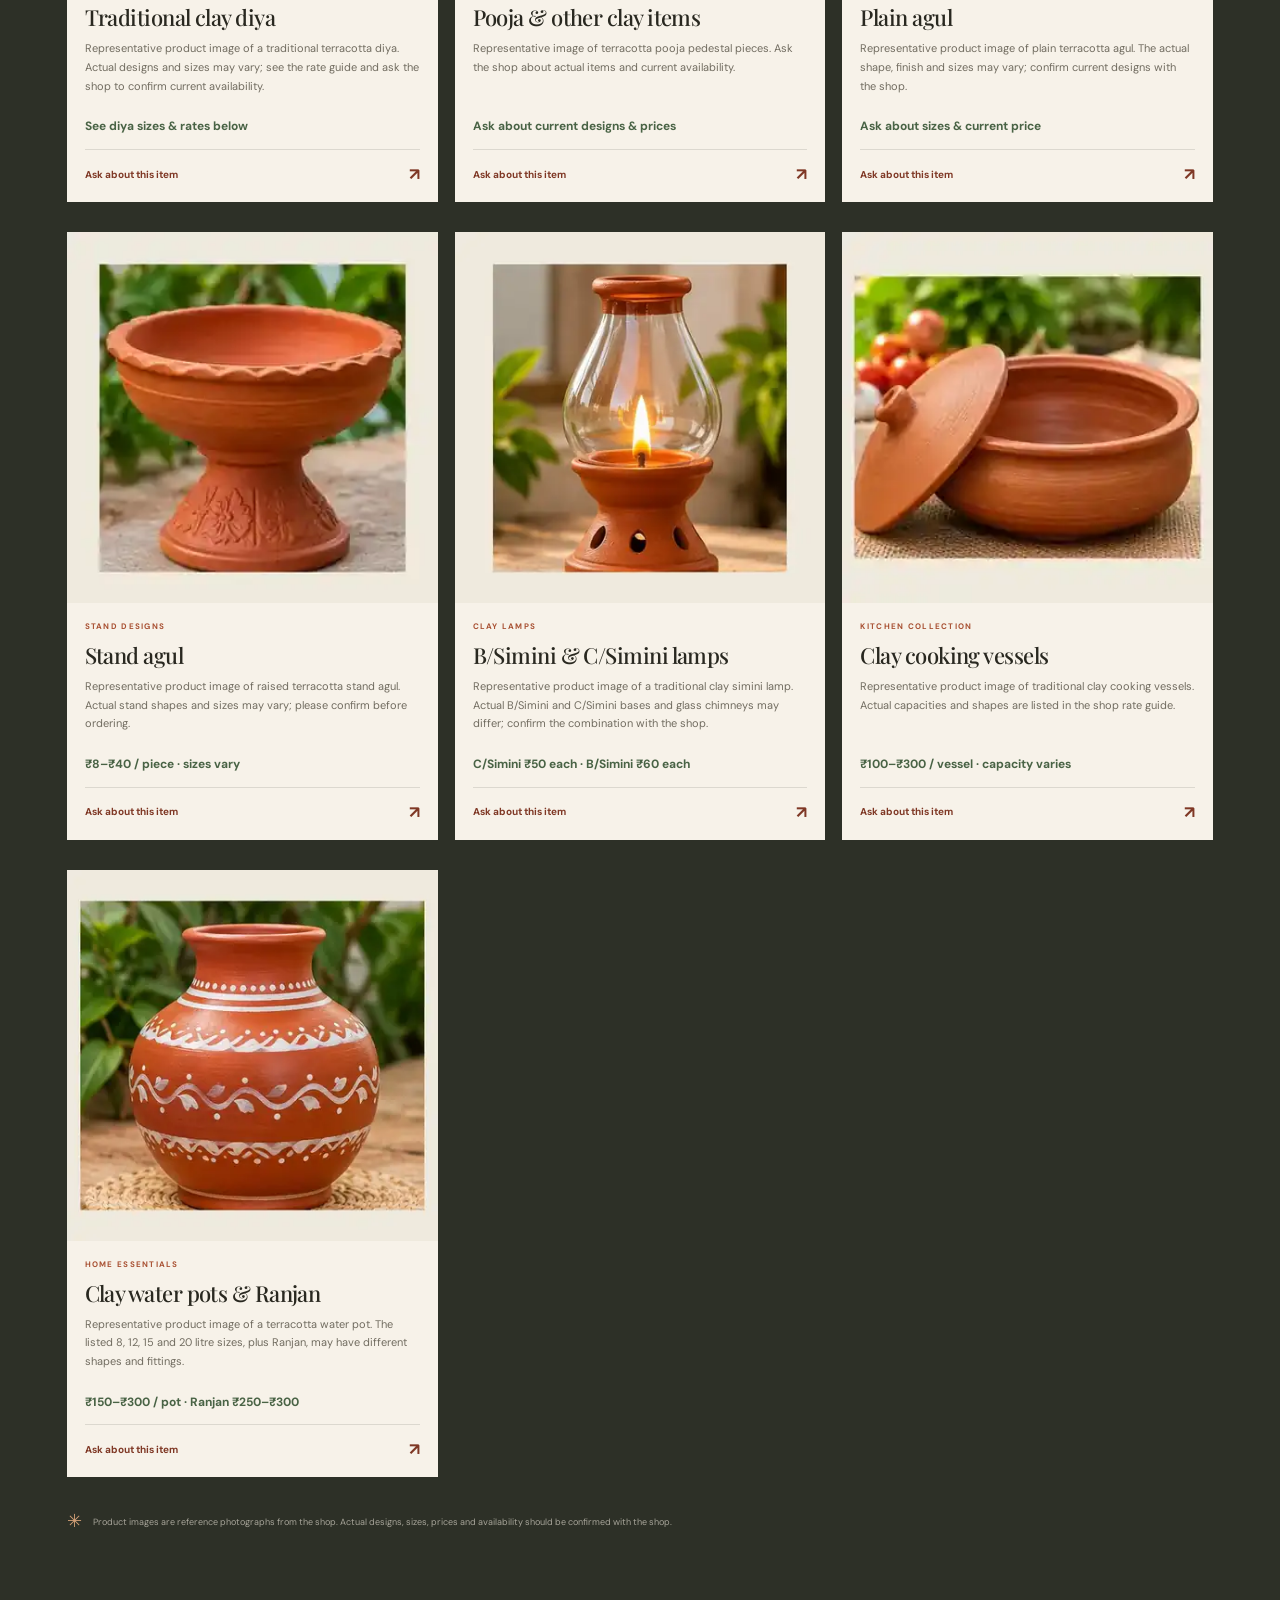
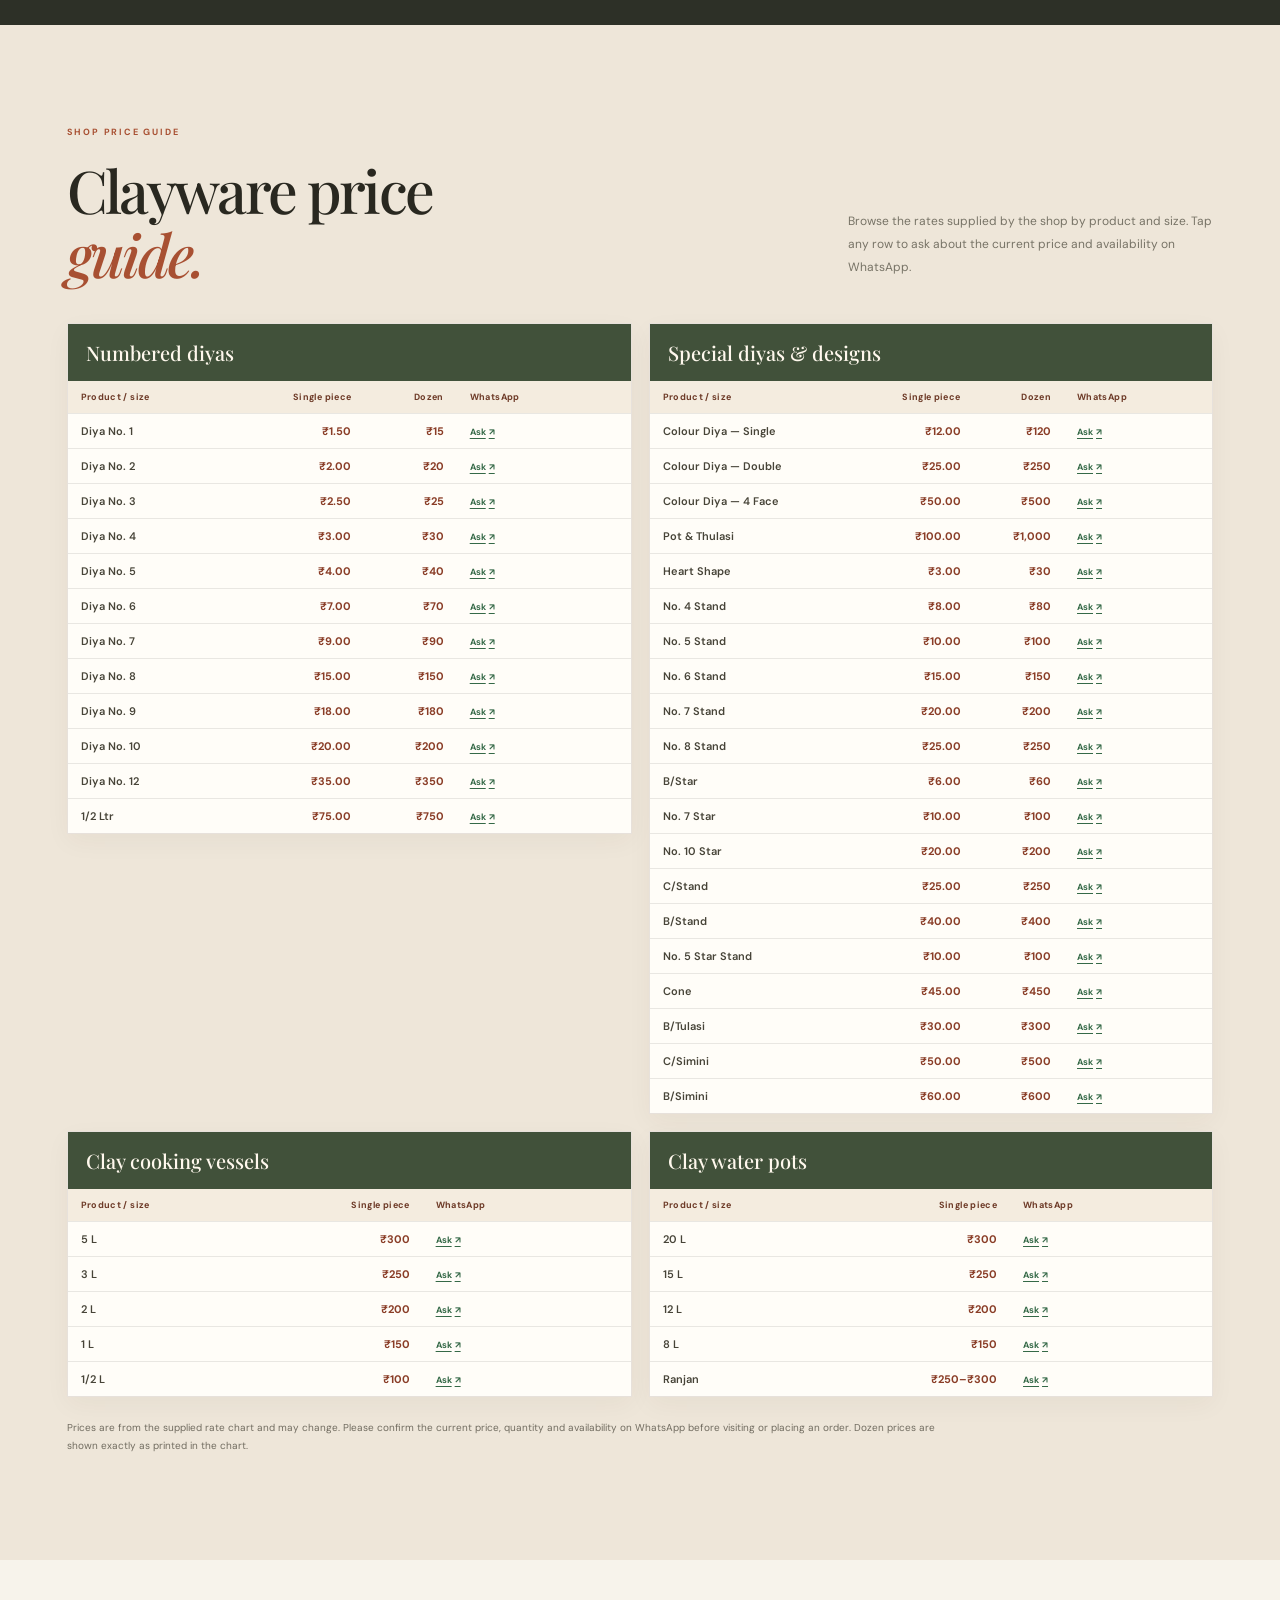
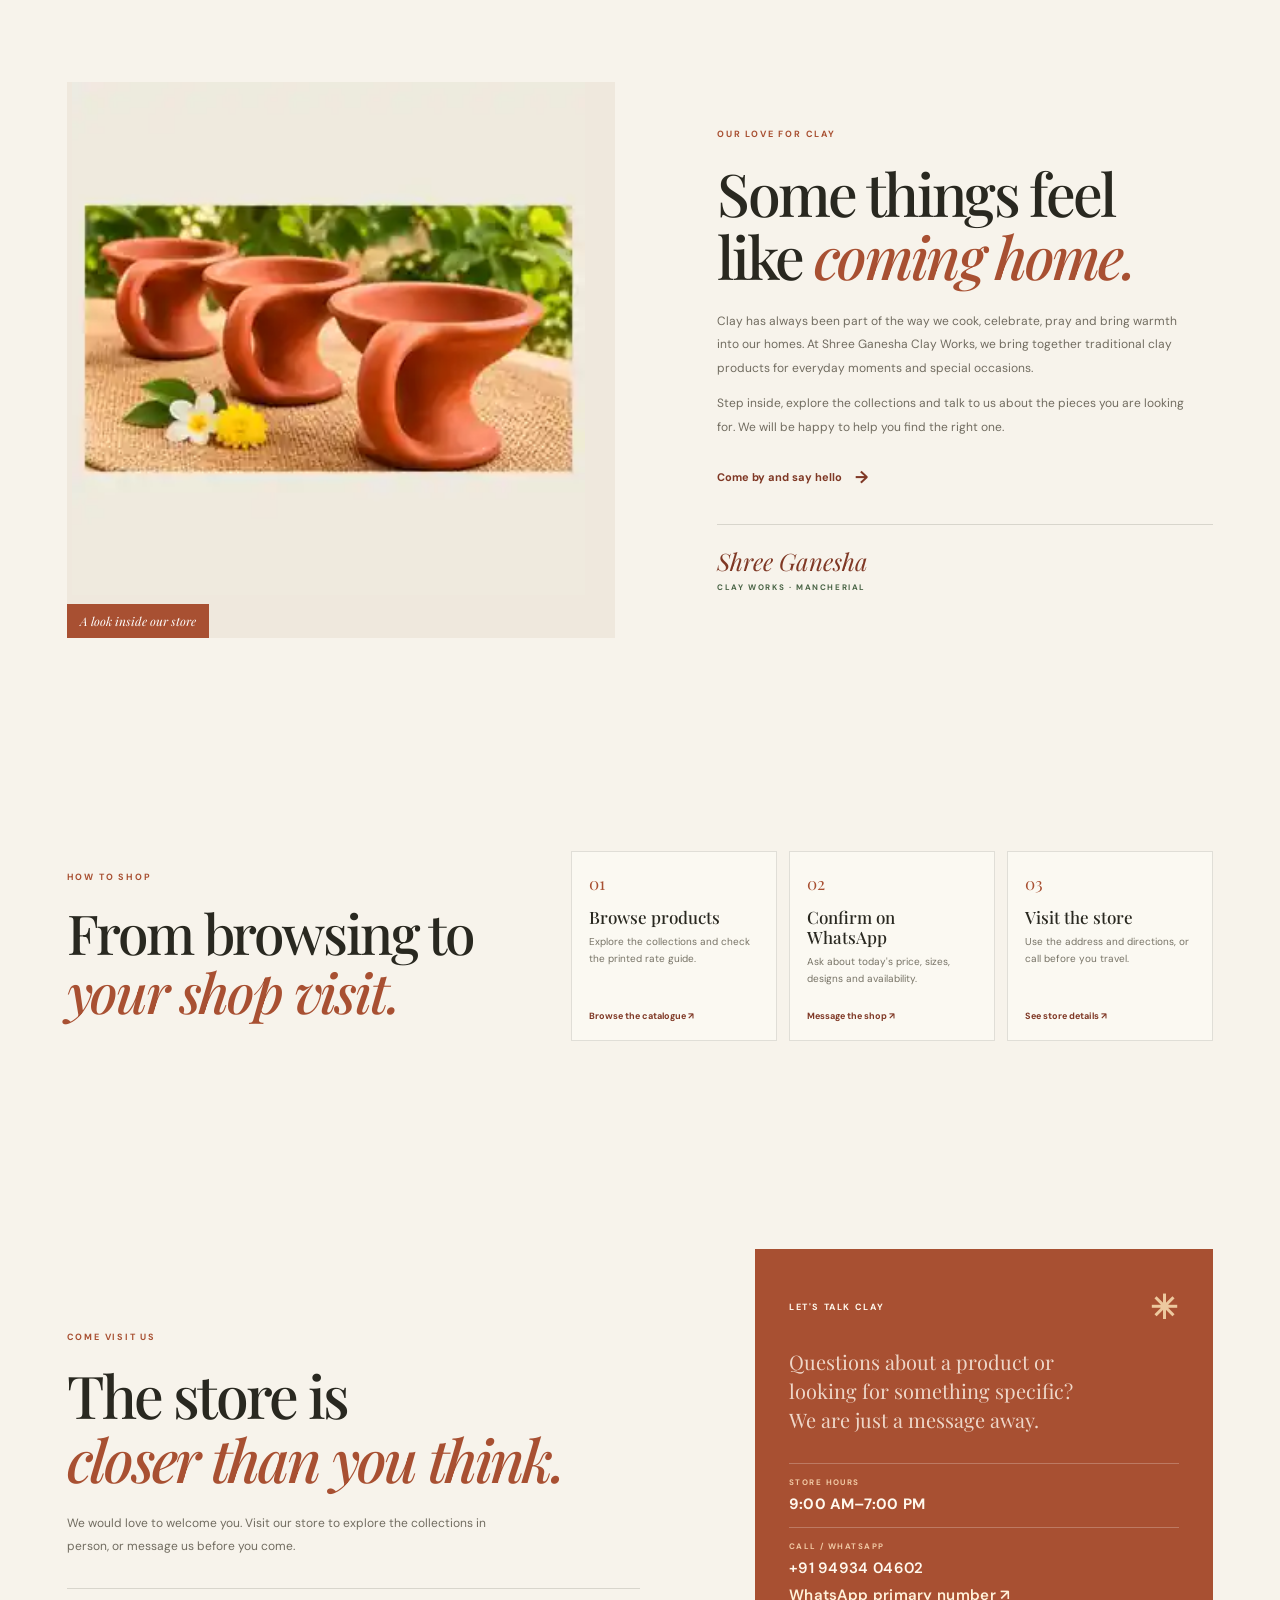
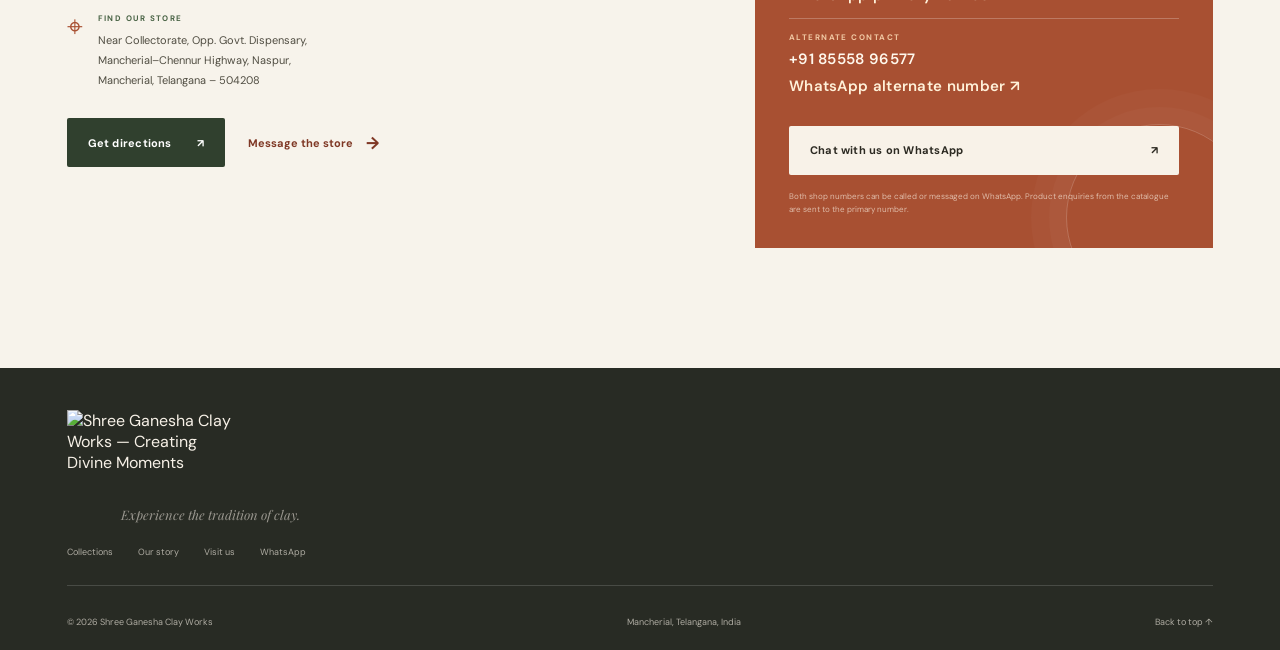
==== commit 7df5298b: "Improve homepage SEO metadata and link category landing pages" ====
--- a/index.html
+++ b/index.html
@@ -4,18 +4,23 @@
   <meta charset="utf-8">
   <meta name="viewport" content="width=device-width, initial-scale=1">
   <meta name="theme-color" content="#f7f2e9">
-  <meta name="description" content="Shree Ganesha Clay Works in Naspur, Mancherial offers clay diyas, agul, simini lamps, cooking vessels and water pots. Call or WhatsApp for details.">
+  <meta name="description" content="Shop clay diyas, agul, simini lamps, cooking vessels and water pots at Shree Ganesha Clay Works in Naspur, Mancherial. Call to confirm current rates.">
   <meta name="robots" content="index, follow, max-image-preview:large">
   <link rel="canonical" href="https://shreeganeshaclayworks.pages.dev/">
   <meta property="og:site_name" content="Shree Ganesha Clay Works">
+  <meta property="og:locale" content="en_IN">
   <meta property="og:url" content="https://shreeganeshaclayworks.pages.dev/">
   <meta name="twitter:card" content="summary_large_image">
-  <meta name="twitter:title" content="Clay Diyas, Clay Pots and Pottery in Mancherial | Shree Ganesha Clay Works">
-  <meta name="twitter:description" content="Shree Ganesha Clay Works in Naspur, Mancherial offers clay diyas, agul, simini lamps, cooking vessels and water pots. Call or WhatsApp for details.">
+  <meta name="twitter:title" content="Clay Diyas &amp; Pots in Mancherial | Shree Ganesha Clay Works">
+  <meta name="twitter:description" content="Shop clay diyas, agul, simini lamps, cooking vessels and water pots at Shree Ganesha Clay Works in Naspur, Mancherial. Call to confirm current rates.">
   <meta property="og:type" content="website">
-  <meta property="og:title" content="Clay Diyas, Clay Pots and Pottery in Mancherial | Shree Ganesha Clay Works">
-  <meta property="og:description" content="Shree Ganesha Clay Works in Naspur, Mancherial offers clay diyas, agul, simini lamps, cooking vessels and water pots. Call or WhatsApp for details.">
-  <title>Clay Diyas, Clay Pots and Pottery in Mancherial | Shree Ganesha Clay Works</title>
+  <meta property="og:title" content="Clay Diyas &amp; Pots in Mancherial | Shree Ganesha Clay Works">
+  <meta property="og:description" content="Shop clay diyas, agul, simini lamps, cooking vessels and water pots at Shree Ganesha Clay Works in Naspur, Mancherial. Call to confirm current rates.">
+  <meta property="og:image" content="https://shreeganeshaclayworks.pages.dev/assets/products/heart-diya.webp">
+  <meta property="og:image:alt" content="Traditional clay diya from Shree Ganesha Clay Works in Naspur, Mancherial">
+  <meta name="twitter:image" content="https://shreeganeshaclayworks.pages.dev/assets/products/heart-diya.webp">
+  <meta name="twitter:image:alt" content="Traditional clay diya from Shree Ganesha Clay Works in Naspur, Mancherial">
+  <title>Clay Diyas &amp; Pots in Mancherial | Shree Ganesha Clay Works</title>
   <script type="application/ld+json">
   {
     "@context": "https://schema.org",
@@ -23,8 +28,14 @@
     "@id": "https://shreeganeshaclayworks.pages.dev/#store",
     "name": "Shree Ganesha Clay Works",
     "url": "https://shreeganeshaclayworks.pages.dev/",
-    "description": "Shree Ganesha Clay Works in Naspur, Mancherial offers clay diyas, agul, simini lamps, cooking vessels and water pots. Call or WhatsApp for details.",
+    "description": "Shop clay diyas, agul, simini lamps, cooking vessels and water pots at Shree Ganesha Clay Works in Naspur, Mancherial. Call to confirm current rates.",
     "telephone": "+919493404602",
+    "image": [
+      "https://shreeganeshaclayworks.pages.dev/assets/products/heart-diya.webp",
+      "https://shreeganeshaclayworks.pages.dev/assets/products/cooking-vessels.webp",
+      "https://shreeganeshaclayworks.pages.dev/assets/products/water-pots.webp"
+    ],
+    "hasMap": "https://www.google.com/maps/search/?api=1&query=Near+Collectorate,+Opp.+Govt.+Dispensary,+Mancherial-Chennur+Highway,+Naspur,+Mancherial,+Telangana+504208",
     "logo": "https://d2ol7oe51mr4n9.cloudfront.net/user_3JhHYSnxjWx3r7xsCRdqAg9xlbY/aad0e2a4-b1b1-4aaa-b859-bee5aded603d.png",
     "address": {
       "@type": "PostalAddress",
@@ -62,7 +73,7 @@
   <link rel="preconnect" href="https://fonts.googleapis.com">
   <link rel="preconnect" href="https://fonts.gstatic.com" crossorigin>
   <link href="https://fonts.googleapis.com/css2?family=DM+Sans:wght@400;500;600;700&family=Playfair+Display:wght@500;600;700&display=swap" rel="stylesheet">
-  <link rel="stylesheet" href="styles.css?v=20261108-03">
+  <link rel="stylesheet" href="styles.css?v=20261110-seo-01">
   <link rel="icon" type="image/svg+xml" href="favicon.svg">
 </head>
 <body>
@@ -201,12 +212,12 @@
         <article class="local-seo-card">
           <h3 data-i18n="localSeoDiyasTitle">Clay diyas and traditional lamps</h3>
           <p data-i18n="localSeoDiyasText">The catalogue includes numbered clay diyas, special diya designs, plain agul and stand agul, plus B/Simini and C/Simini lamps. The rate guide shows single-piece and dozen rates for diya items. Product photographs are reference images; ask the shop to confirm current designs and stock.</p>
-          <a class="text-link" href="#rate-chart"><span data-i18n="localSeoRatesLink">View diya and lamp rates</span><span aria-hidden="true">→</span></a>
+          <a class="text-link" href="/clay-diyas-mancherial/"><span data-i18n="localSeoRatesLink">Explore clay diyas and rates</span><span aria-hidden="true">→</span></a>
         </article>
         <article class="local-seo-card">
           <h3 data-i18n="localSeoPotsTitle">Clay pots and cooking vessels</h3>
           <p data-i18n="localSeoPotsText">The listed clayware includes cooking vessels from ½ litre to 5 litres, water pots in 8, 12, 15 and 20 litre sizes, and Ranjan. The supplied rate guide lists cooking vessels at ₹100–₹300 and water pots at ₹150–₹300. Confirm today's price and availability with the shop.</p>
-          <a class="text-link" href="#rate-chart"><span data-i18n="localSeoPotsRatesLink">View clay pot rates</span><span aria-hidden="true">→</span></a>
+          <a class="text-link" href="/clay-pots-mancherial/"><span data-i18n="localSeoPotsRatesLink">Explore clay pots and rates</span><span aria-hidden="true">→</span></a>
         </article>
         <article class="local-seo-card">
           <h3 data-i18n="localSeoVisitTitle">Visit a pottery shop in Mancherial</h3>
--- a/styles.css
+++ b/styles.css
@@ -1510,3 +1510,68 @@
     padding-bottom: 58px;
   }
 }
+
+
+/* Crawlable local product information — aligned with the shop's existing visual system. */
+.local-seo-section {
+  padding-top: 82px;
+  padding-bottom: 88px;
+  border-top: 1px solid var(--line);
+  border-bottom: 1px solid var(--line);
+}
+.local-seo-heading {
+  max-width: 850px;
+  margin-bottom: 32px;
+}
+.local-seo-heading h2 {
+  margin: 0;
+  font-family: var(--serif);
+  font-size: clamp(38px, 5vw, 58px);
+  font-weight: 500;
+  letter-spacing: -.045em;
+  line-height: 1.08;
+}
+.local-seo-heading h2 em { color: var(--clay); }
+.local-seo-intro {
+  max-width: 760px;
+  margin: 19px 0 0;
+  color: var(--muted);
+  font-size: 13px;
+  line-height: 1.9;
+}
+.local-seo-grid {
+  display: grid;
+  grid-template-columns: repeat(3, minmax(0, 1fr));
+  gap: 13px;
+}
+.local-seo-card {
+  min-width: 0;
+  padding: 25px 23px 23px;
+  border: 1px solid var(--line);
+  background: var(--white);
+}
+.local-seo-card h3 {
+  margin: 0 0 12px;
+  font-family: var(--serif);
+  font-size: 21px;
+  font-weight: 600;
+  line-height: 1.25;
+}
+.local-seo-card p {
+  margin: 0 0 19px;
+  color: #655f53;
+  font-size: 11px;
+  line-height: 1.9;
+}
+.local-seo-card .text-link { font-size: 10px; }
+@media (max-width: 900px) {
+  .local-seo-grid { grid-template-columns: repeat(2, minmax(0, 1fr)); }
+  .local-seo-card:last-child { grid-column: 1 / -1; }
+}
+@media (max-width: 600px) {
+  .local-seo-section { padding-top: 58px; padding-bottom: 62px; }
+  .local-seo-heading { margin-bottom: 24px; }
+  .local-seo-intro { font-size: 12px; line-height: 1.8; }
+  .local-seo-grid { grid-template-columns: 1fr; gap: 10px; }
+  .local-seo-card { grid-column: auto !important; padding: 21px 18px; }
+}
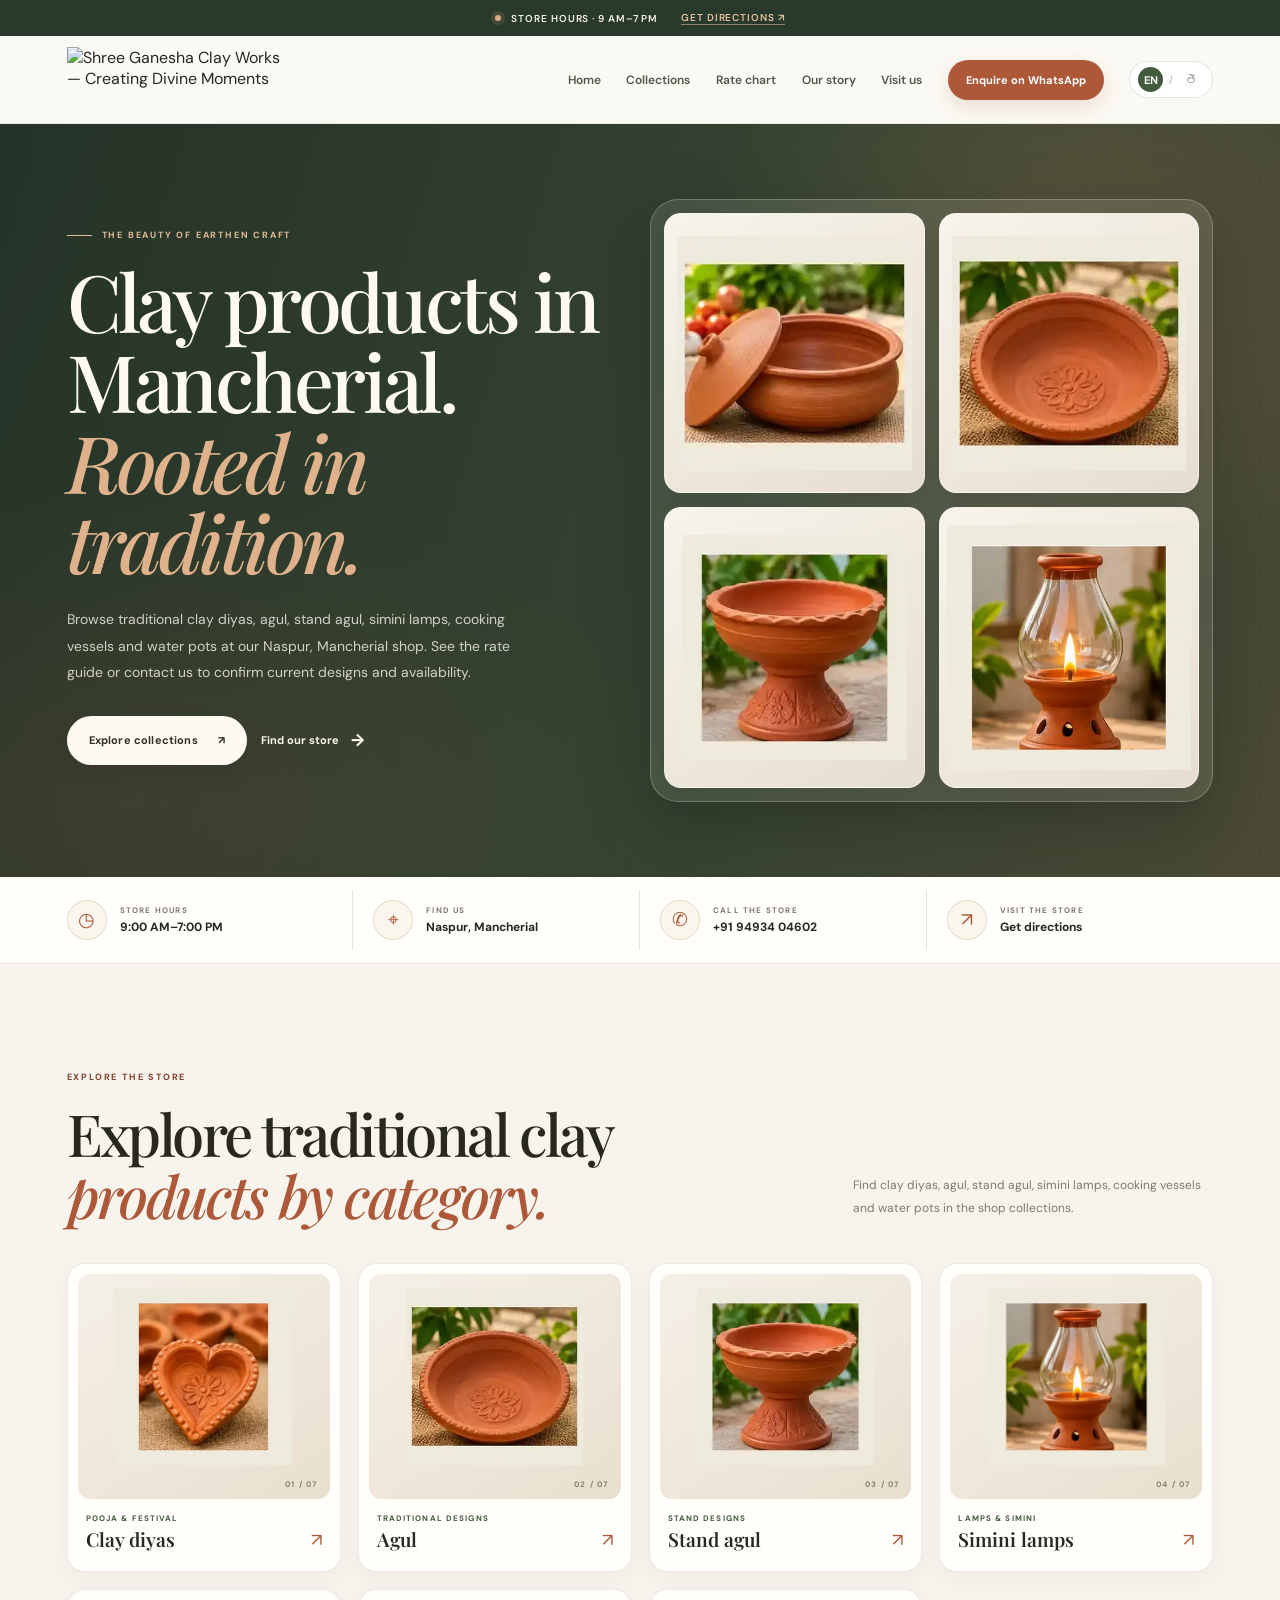
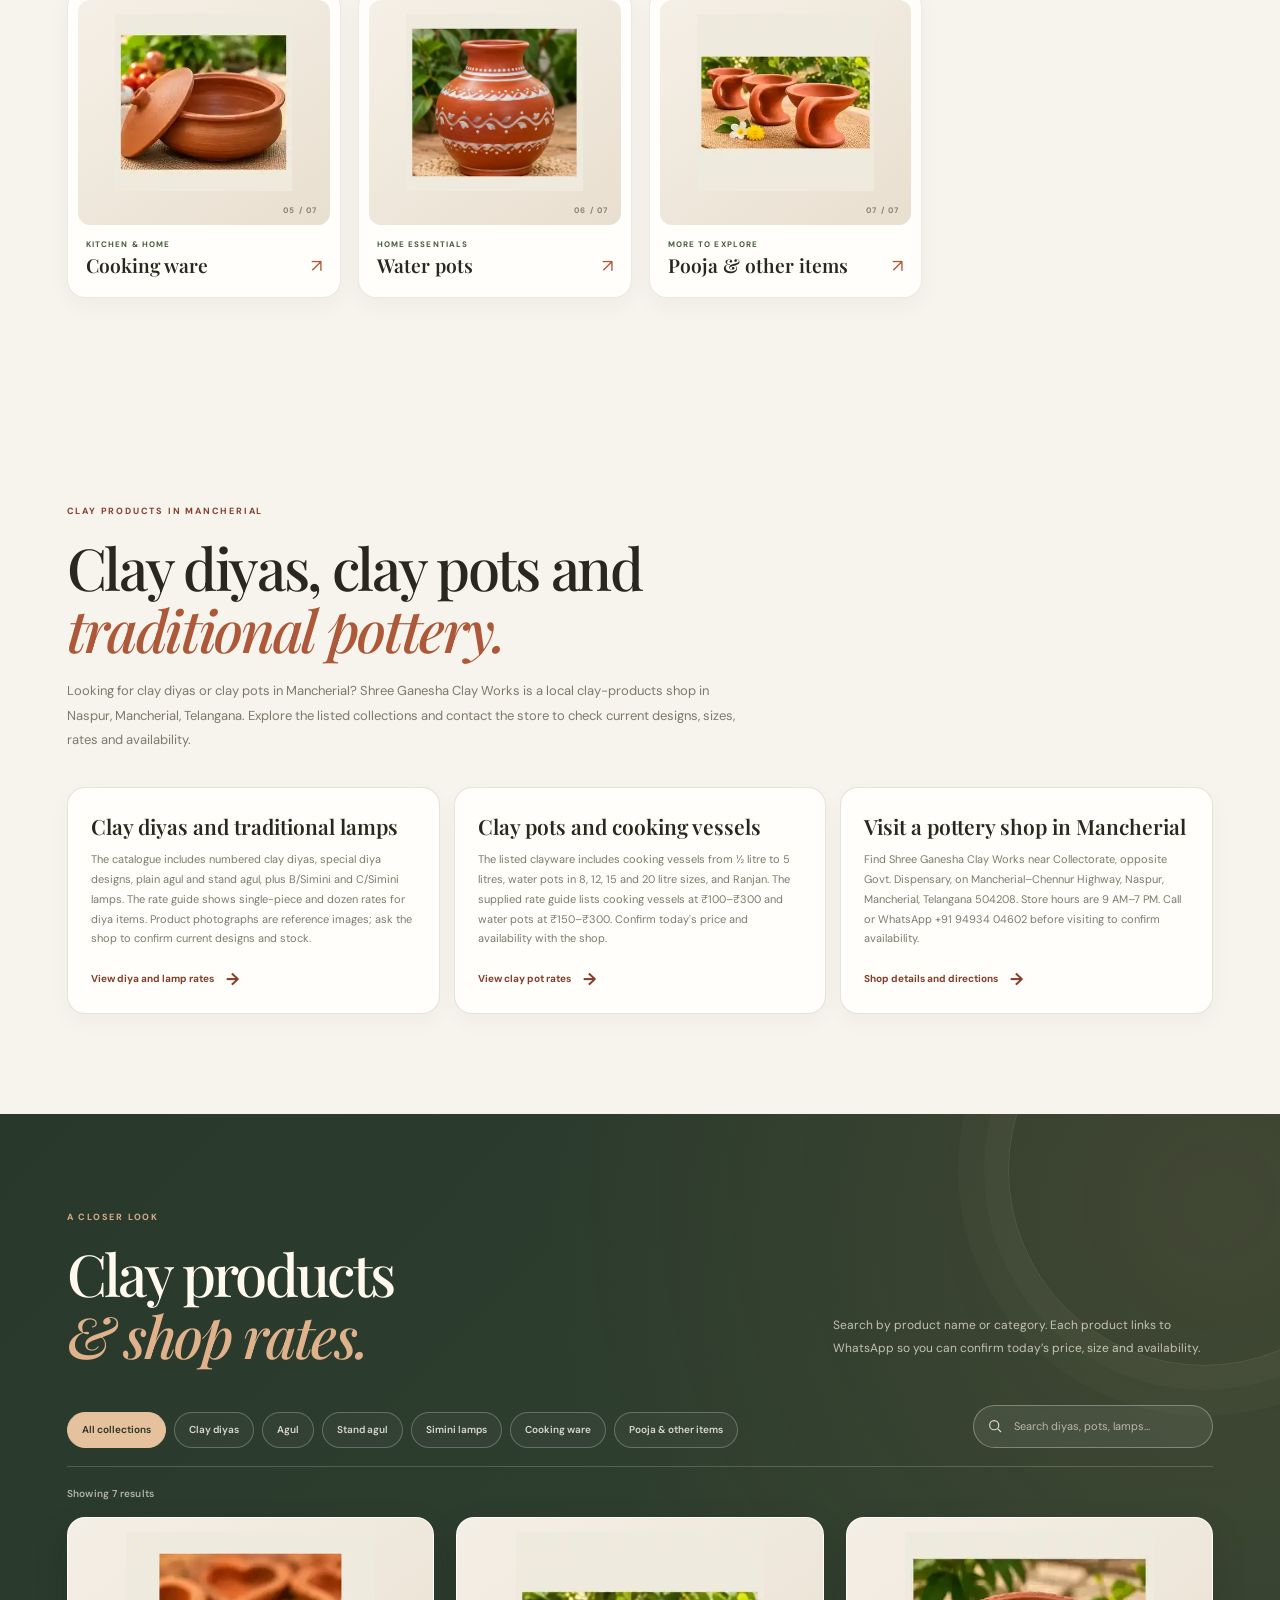
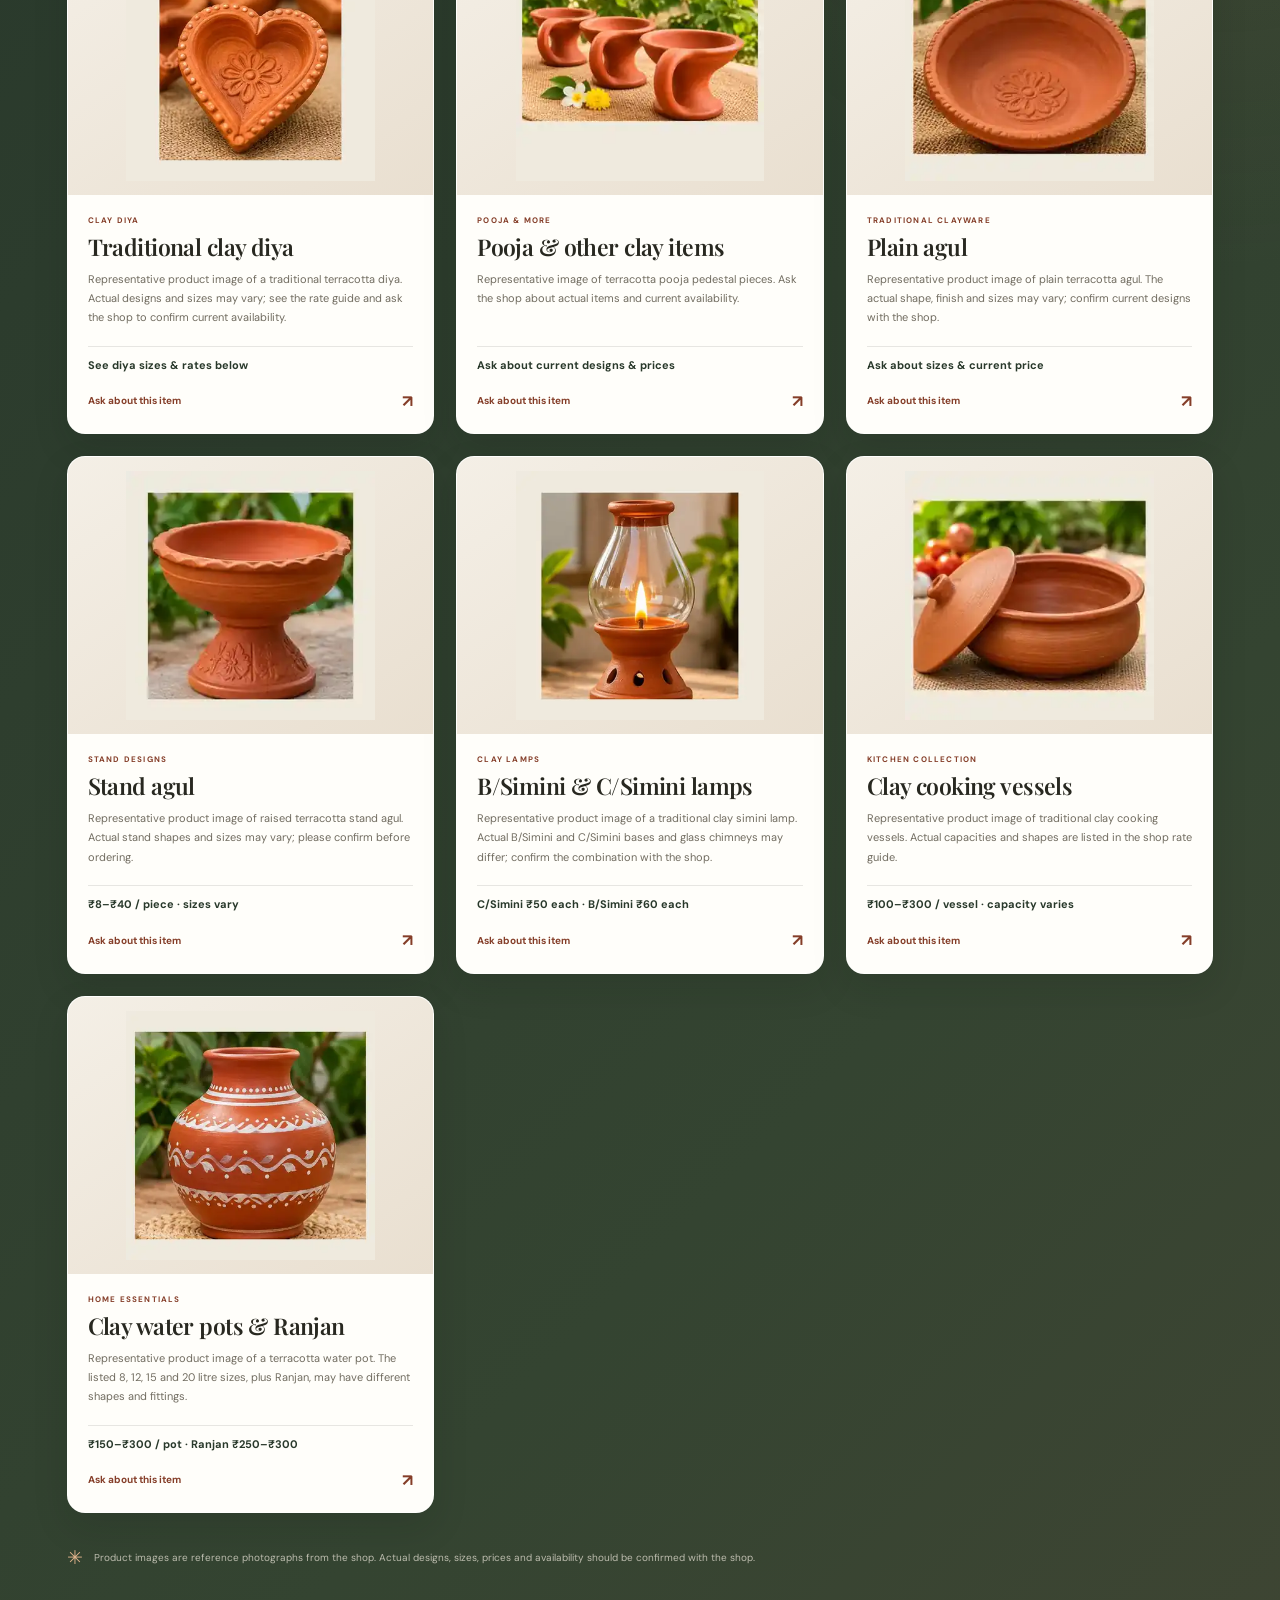
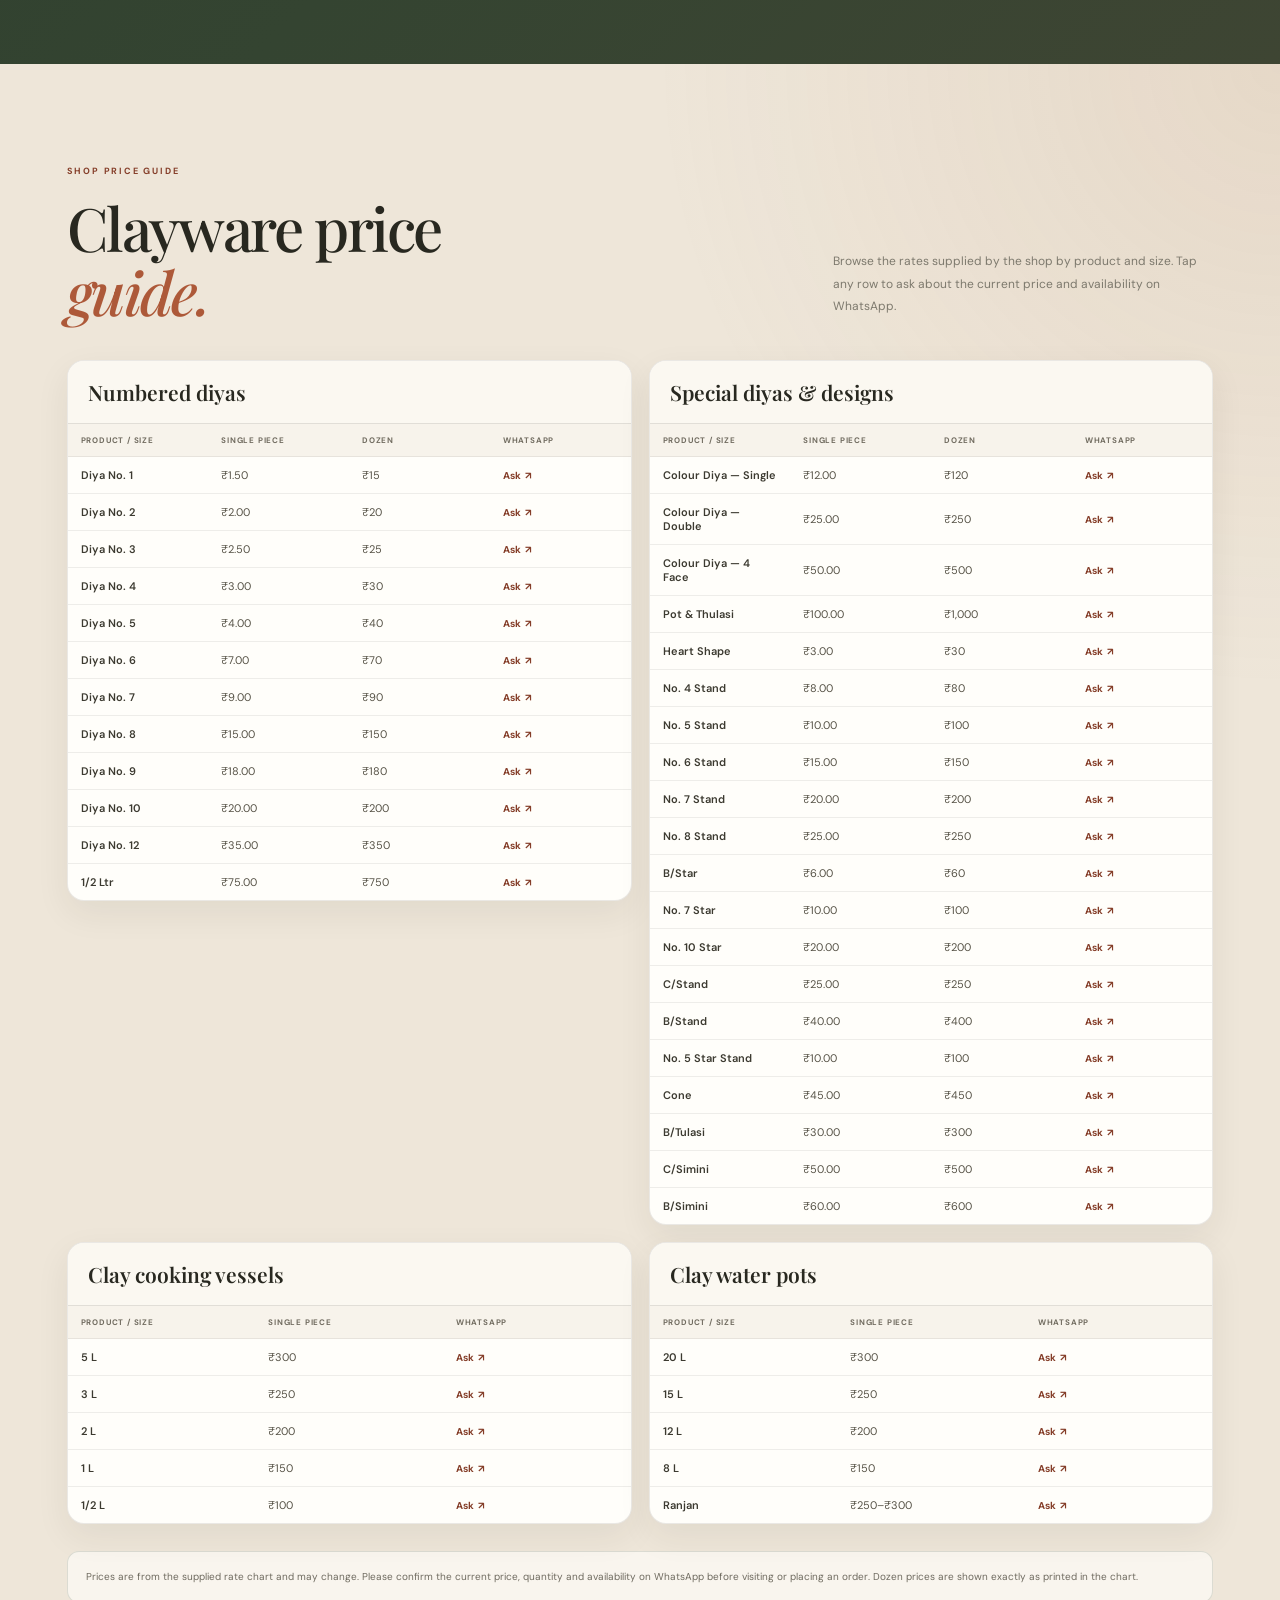
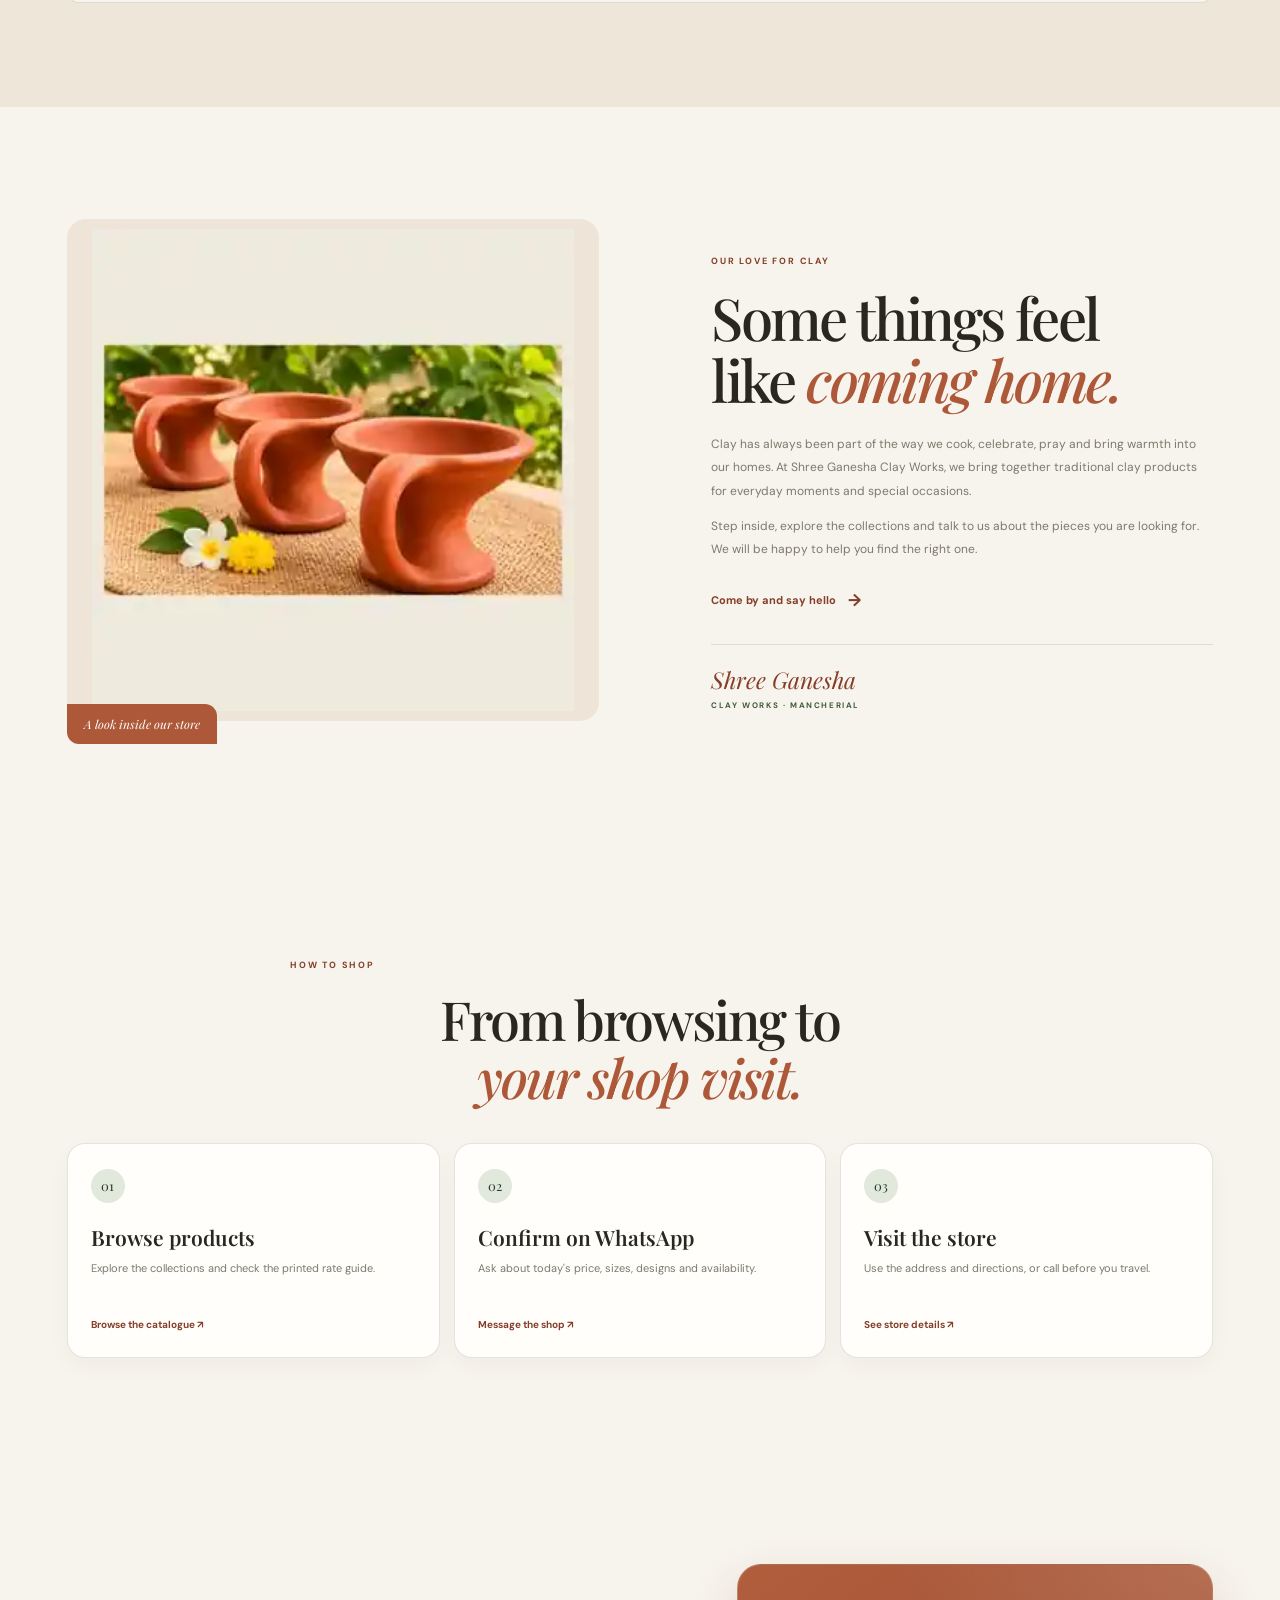
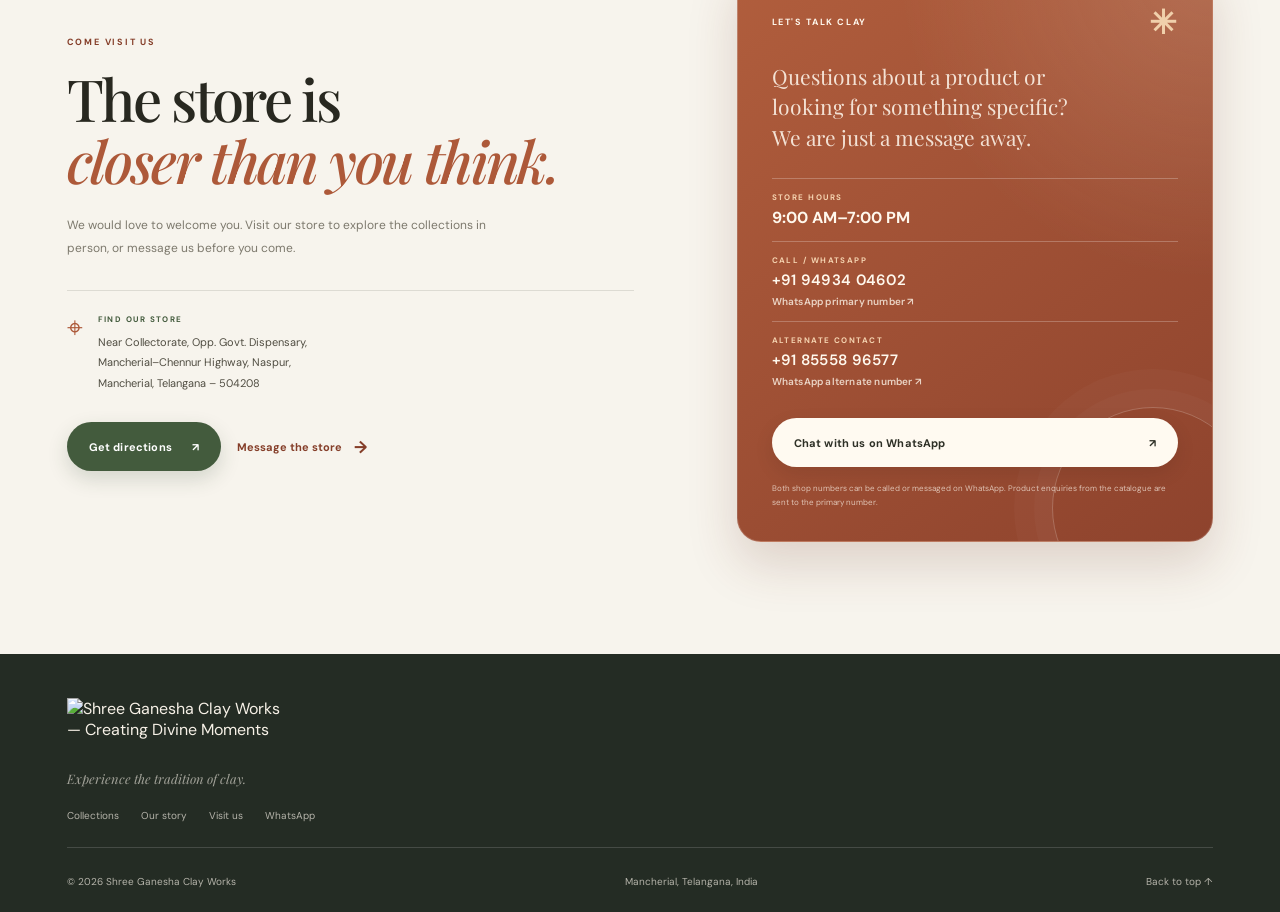
==== commit 0568798a: "Refresh stylesheet cache for storefront redesign" ====
--- a/index.html
+++ b/index.html
@@ -73,7 +73,7 @@
   <link rel="preconnect" href="https://fonts.googleapis.com">
   <link rel="preconnect" href="https://fonts.gstatic.com" crossorigin>
   <link href="https://fonts.googleapis.com/css2?family=DM+Sans:wght@400;500;600;700&family=Playfair+Display:wght@500;600;700&display=swap" rel="stylesheet">
-  <link rel="stylesheet" href="styles.css?v=20261110-seo-01">
+  <link rel="stylesheet" href="styles.css?v=20261110-design-01">
   <link rel="icon" type="image/svg+xml" href="favicon.svg">
 </head>
 <body>
--- a/styles.css
+++ b/styles.css
@@ -1,321 +1,874 @@
+/* Shree Ganesha Clay Works — refined storefront design system. */
 :root {
-  --paper: #f7f3eb;
-  --paper-deep: #eee7db;
-  --ink: #292820;
-  --muted: #777366;
-  --clay: #a85032;
-  --clay-dark: #7f3825;
-  --leaf: #496345;
-  --leaf-light: #dce3d4;
-  --line: rgba(41, 40, 32, .15);
-  --white: #fffdf8;
+  color-scheme: light;
+  --paper: #f7f4ed;
+  --paper-soft: #fbf9f4;
+  --paper-deep: #eee6d9;
+  --ink: #282820;
+  --ink-soft: #57564a;
+  --muted: #7d796d;
+  --clay: #ad5939;
+  --clay-dark: #853e29;
+  --clay-pale: #f1e1d5;
+  --leaf: #435b3d;
+  --leaf-deep: #29392b;
+  --leaf-light: #e1e8dc;
+  --line: rgba(48, 48, 38, .13);
+  --white: #fffefa;
   --serif: "Playfair Display", Georgia, serif;
   --sans: "DM Sans", Arial, sans-serif;
   --max: 1240px;
+  --radius-sm: 10px;
+  --radius-md: 18px;
+  --radius-lg: 26px;
+  --shadow-soft: 0 12px 34px rgba(43, 38, 27, .07);
+  --shadow-card: 0 18px 48px rgba(43, 38, 27, .10);
 }
 * { box-sizing: border-box; }
-html { scroll-behavior: smooth; scroll-padding-top: 95px; }
-body { margin: 0; background: var(--paper); color: var(--ink); font-family: var(--sans); -webkit-font-smoothing: antialiased; }
+html {
+  scroll-behavior: smooth;
+  scroll-padding-top: 104px;
+  background: var(--paper);
+}
+body {
+  margin: 0;
+  background: var(--paper);
+  color: var(--ink);
+  font-family: var(--sans);
+  -webkit-font-smoothing: antialiased;
+  text-rendering: optimizeLegibility;
+}
 a { color: inherit; text-decoration: none; }
 button, input { font: inherit; }
 button, a { -webkit-tap-highlight-color: transparent; }
+button { color: inherit; }
 img { display: block; max-width: 100%; }
-::selection { background: #d9b39a; color: #2a211b; }
-.announcement { min-height: 35px; display: flex; align-items: center; justify-content: center; gap: 9px; padding: 7px 18px; background: #31402d; color: #f6f2e8; font-size: 10px; letter-spacing: .09em; text-transform: uppercase; }
-.announcement a { margin-left: 14px; color: #e6c9a9; border-bottom: 1px solid rgba(230,201,169,.5); }
-.announcement-dot { width: 5px; height: 5px; border-radius: 50%; background: #d2ac7b; }
-.site-header { height: 82px; padding: 0 max(5.2vw, calc((100vw - var(--max)) / 2)); display: flex; align-items: center; justify-content: space-between; gap: 28px; background: var(--paper); position: sticky; z-index: 20; top: 0; border-bottom: 1px solid rgba(41,40,32,.08); }
-.brand { display: inline-flex; align-items: center; gap: 11px; flex-shrink: 0; }
-.brand-mark { display: grid; place-items: center; width: 43px; height: 43px; color: var(--clay); }
-.brand-mark svg { width: 100%; height: 100%; }
-.brand-copy { display: flex; flex-direction: column; line-height: 1.05; }
-.brand-copy strong { font-family: var(--serif); font-size: 19px; font-weight: 700; letter-spacing: -.035em; }
-.brand-copy small { margin-top: 5px; font-size: 9px; letter-spacing: .24em; color: var(--leaf); font-weight: 700; }
-.primary-nav { display: flex; align-items: center; gap: clamp(18px, 2.5vw, 34px); }
-.primary-nav > a:not(.nav-whatsapp) { font-size: 12px; font-weight: 600; color: #555246; transition: color .2s; }
-.primary-nav > a:hover { color: var(--clay); }
-.nav-whatsapp { padding: 13px 17px; background: var(--clay); color: white; font-size: 11px; font-weight: 700; border-radius: 2px; transition: background .2s, transform .2s; }
-.nav-whatsapp:hover { background: var(--clay-dark); transform: translateY(-1px); }
-.language-switch { display: flex; align-items: center; gap: 5px; font-size: 10px; color: #a09a8d; }
-.language-button { border: 0; background: transparent; padding: 4px; color: #777366; cursor: pointer; font-size: 11px; }
-.language-button.is-active { color: var(--clay-dark); font-weight: 700; }
-.menu-toggle { display: none; border: 0; background: transparent; width: 42px; height: 42px; padding: 11px 8px; }
-.menu-toggle span { display: block; height: 2px; margin: 6px 0; width: 24px; background: var(--ink); transition: transform .2s; }
-.hero { min-height: min(690px, 78vh); min-height: min(690px, 78svh); position: relative; display: flex; align-items: center; overflow: hidden; background: #47392d; color: #fff9ed; }
-.hero-photo { position: absolute; inset: 0; background-image: url("assets/products/pooja-items.webp"); background-size: cover; background-position: center 54%; transform: scale(1.015); }
-.hero-shade { position: absolute; inset: 0; background: linear-gradient(90deg, rgba(24,27,20,.84) 0%, rgba(31,30,23,.69) 39%, rgba(35,29,22,.19) 75%, rgba(35,29,22,.04) 100%), linear-gradient(0deg, rgba(28,25,20,.24), transparent 45%); }
-.hero-content { position: relative; z-index: 1; width: min(var(--max), 89.6%); margin: 0 auto; padding: 100px 0 115px; max-width: 1240px; }
-.eyebrow { display: flex; align-items: center; gap: 9px; margin: 0 0 19px; color: var(--clay); font-size: 9px; font-weight: 700; letter-spacing: .2em; line-height: 1.6; }
-.eyebrow > span:first-child:empty { display: block; width: 24px; height: 1px; background: currentColor; }
-.hero-eyebrow { color: #e7c59e; }
-.hero h1, .section-heading h2, .collection-top h2, .story-copy h2, .values-heading h2, .visit-copy h2, .closing-banner h2 { font-family: var(--serif); font-weight: 500; letter-spacing: -.045em; }
-.hero h1 { max-width: 760px; margin: 0; font-size: clamp(48px, 7.3vw, 92px); line-height: .99; }
-.hero h1 em, h2 em { color: #d6a27a; font-weight: 500; }
-.hero-lede { max-width: 475px; margin: 25px 0 31px; color: rgba(255,249,237,.82); font-size: 14px; line-height: 1.85; }
-.hero-actions, .visit-actions { display: flex; align-items: center; flex-wrap: wrap; gap: 24px; }
-.button { min-height: 49px; display: inline-flex; align-items: center; justify-content: center; gap: 25px; padding: 0 20px; border: 1px solid transparent; font-size: 11px; font-weight: 700; letter-spacing: .02em; border-radius: 2px; transition: transform .2s, background .2s, border-color .2s; }
+::selection { background: #e4c5ad; color: #2a211b; }
+:focus-visible {
+  outline: 3px solid #bb805a;
+  outline-offset: 4px;
+}
+[hidden] { display: none !important; }
+.skip-link {
+  position: fixed;
+  z-index: 100;
+  top: 12px;
+  left: 12px;
+  transform: translateY(-160%);
+  padding: 12px 16px;
+  border-radius: 9px;
+  background: var(--leaf-deep);
+  color: white;
+  font-size: 13px;
+  font-weight: 700;
+  transition: transform .2s ease;
+}
+.skip-link:focus { transform: translateY(0); }
+.announcement {
+  min-height: 36px;
+  display: flex;
+  align-items: center;
+  justify-content: center;
+  gap: 10px;
+  padding: 7px 18px;
+  background: var(--leaf-deep);
+  color: #f7f2e8;
+  font-size: 10px;
+  font-weight: 600;
+  letter-spacing: .09em;
+  text-transform: uppercase;
+}
+.announcement a {
+  margin-left: 13px;
+  color: #e7c29f;
+  border-bottom: 1px solid rgba(231,194,159,.55);
+  transition: color .2s ease;
+}
+.announcement a:hover { color: #fff; }
+.announcement-dot {
+  width: 6px;
+  height: 6px;
+  border-radius: 50%;
+  background: #d9ad7e;
+  box-shadow: 0 0 0 4px rgba(217,173,126,.14);
+}
+.site-header {
+  min-height: 88px;
+  padding: 10px max(5.2vw, calc((100vw - var(--max)) / 2));
+  display: flex;
+  align-items: center;
+  justify-content: space-between;
+  gap: 28px;
+  background: rgba(251,249,244,.94);
+  position: sticky;
+  z-index: 40;
+  top: 0;
+  border-bottom: 1px solid rgba(41,40,32,.08);
+  backdrop-filter: blur(16px);
+  -webkit-backdrop-filter: blur(16px);
+}
+.brand {
+  display: inline-flex;
+  align-items: center;
+  flex-shrink: 0;
+  min-width: 0;
+}
+.brand-logo {
+  width: clamp(180px, 18vw, 238px);
+  height: auto;
+  max-height: 66px;
+  object-fit: contain;
+  object-position: left center;
+}
+.primary-nav {
+  display: flex;
+  align-items: center;
+  justify-content: flex-end;
+  gap: clamp(15px, 2vw, 27px);
+}
+.primary-nav > a:not(.nav-whatsapp) {
+  position: relative;
+  padding: 10px 0;
+  color: #555448;
+  font-size: 12px;
+  font-weight: 600;
+  transition: color .2s ease;
+}
+.primary-nav > a:not(.nav-whatsapp)::after {
+  content: "";
+  position: absolute;
+  right: 0;
+  bottom: 4px;
+  left: 0;
+  height: 1px;
+  transform: scaleX(0);
+  transform-origin: left;
+  background: var(--clay);
+  transition: transform .22s ease;
+}
+.primary-nav > a:not(.nav-whatsapp):hover { color: var(--clay-dark); }
+.primary-nav > a:not(.nav-whatsapp):hover::after { transform: scaleX(1); }
+.nav-whatsapp {
+  display: inline-flex;
+  align-items: center;
+  gap: 9px;
+  padding: 13px 18px;
+  border-radius: 999px;
+  background: var(--clay);
+  color: white;
+  font-size: 11px;
+  font-weight: 700;
+  box-shadow: 0 7px 18px rgba(173,89,57,.18);
+  transition: transform .2s ease, background .2s ease, box-shadow .2s ease;
+}
+.nav-whatsapp:hover {
+  transform: translateY(-2px);
+  background: var(--clay-dark);
+  box-shadow: 0 10px 24px rgba(133,62,41,.23);
+}
+.language-switch {
+  display: flex;
+  align-items: center;
+  gap: 6px;
+  padding: 5px 8px;
+  border: 1px solid var(--line);
+  border-radius: 999px;
+  background: white;
+  color: #aaa393;
+  font-size: 10px;
+}
+.language-button {
+  min-width: 25px;
+  min-height: 25px;
+  border: 0;
+  border-radius: 50%;
+  background: transparent;
+  padding: 3px 5px;
+  color: #777366;
+  cursor: pointer;
+  font-size: 11px;
+  transition: color .2s ease, background .2s ease;
+}
+.language-button.is-active {
+  color: white;
+  background: var(--leaf);
+  font-weight: 700;
+}
+.menu-toggle {
+  display: none;
+  width: 44px;
+  height: 44px;
+  padding: 10px;
+  border: 1px solid var(--line);
+  border-radius: 50%;
+  background: var(--white);
+  cursor: pointer;
+}
+.menu-toggle span {
+  display: block;
+  width: 20px;
+  height: 2px;
+  margin: 5px auto;
+  border-radius: 2px;
+  background: var(--ink);
+  transition: transform .2s ease;
+}
+.section {
+  width: min(var(--max), 89.6%);
+  margin: 0 auto;
+}
+.eyebrow {
+  display: flex;
+  align-items: center;
+  gap: 10px;
+  margin: 0 0 17px;
+  color: var(--clay-dark);
+  font-size: 9px;
+  font-weight: 700;
+  letter-spacing: .2em;
+  line-height: 1.65;
+  text-transform: uppercase;
+}
+.eyebrow > span:first-child:empty {
+  display: block;
+  width: 25px;
+  height: 1px;
+  background: currentColor;
+}
+.eyebrow-light { color: #d8ad86; }
+h1, h2, h3, p { overflow-wrap: break-word; }
+.hero {
+  min-height: min(720px, 78svh);
+  display: flex;
+  align-items: center;
+  position: relative;
+  isolation: isolate;
+  overflow: hidden;
+  background:
+    radial-gradient(circle at 83% 18%, rgba(194,135,90,.20), transparent 29%),
+    linear-gradient(112deg, #27362a 0%, #344331 54%, #4b4a36 100%);
+  color: #fffaf1;
+}
+.hero::before {
+  content: "";
+  position: absolute;
+  z-index: 0;
+  inset: 0;
+  opacity: .13;
+  background-image: radial-gradient(rgba(255,255,255,.38) .7px, transparent .7px);
+  background-size: 7px 7px;
+  mask-image: linear-gradient(90deg, transparent 10%, black 100%);
+  pointer-events: none;
+}
+.hero-photo { display: none; }
+.hero-shade {
+  position: absolute;
+  z-index: 0;
+  inset: 0;
+  pointer-events: none;
+  background:
+    linear-gradient(90deg, rgba(25,38,28,.16) 0%, rgba(25,38,28,0) 58%),
+    radial-gradient(ellipse at 10% 90%, rgba(178,99,62,.17), transparent 34%);
+}
+.hero-content {
+  position: relative;
+  z-index: 3;
+  width: min(43%, 560px);
+  max-width: 560px;
+  margin: 0 0 0 max(5.2vw, calc((100vw - var(--max)) / 2));
+  padding: 104px 0 112px;
+}
+.hero-eyebrow { color: #e2bc94; }
+.hero h1,
+.section-heading h2,
+.collection-top h2,
+.story-copy h2,
+.values-heading h2,
+.visit-copy h2,
+.closing-banner h2,
+.seo-landing-copy h1,
+.seo-copy-section > h2,
+.seo-rates-section > h2,
+.seo-contact-panel h2 {
+  font-family: var(--serif);
+  font-weight: 500;
+  letter-spacing: -.045em;
+}
+.hero h1 {
+  max-width: 600px;
+  margin: 0;
+  font-size: clamp(48px, 6.2vw, 82px);
+  line-height: 1.015;
+}
+.hero h1 em,
+h2 em { color: #dfb28b; font-weight: 500; }
+.hero-lede {
+  max-width: 460px;
+  margin: 24px 0 30px;
+  color: rgba(255,250,241,.78);
+  font-size: 14px;
+  line-height: 1.9;
+}
+.hero-actions,
+.visit-actions {
+  display: flex;
+  align-items: center;
+  flex-wrap: wrap;
+  gap: 14px;
+}
+.button {
+  min-height: 49px;
+  display: inline-flex;
+  align-items: center;
+  justify-content: center;
+  gap: 20px;
+  padding: 0 21px;
+  border: 1px solid transparent;
+  border-radius: 999px;
+  font-size: 11px;
+  font-weight: 700;
+  letter-spacing: .015em;
+  transition: transform .2s ease, background .2s ease, border-color .2s ease, box-shadow .2s ease;
+}
 .button:hover { transform: translateY(-2px); }
-.button-light { background: #f8f2e8; color: #2c2a22; }
-.button-light:hover { background: white; }
-.button-dark { background: #30402e; color: white; }
-.button-dark:hover { background: #1f3020; }
-.text-link { display: inline-flex; align-items: center; gap: 13px; color: var(--clay-dark); font-size: 11px; font-weight: 700; }
-.text-link span:last-child { font-size: 17px; transition: transform .2s; }
+.button-light {
+  background: #fffaf1;
+  color: #2e3026;
+  box-shadow: 0 7px 20px rgba(0,0,0,.09);
+}
+.button-light:hover { background: white; box-shadow: 0 10px 24px rgba(0,0,0,.13); }
+.button-dark {
+  background: var(--leaf);
+  color: white;
+  box-shadow: 0 8px 20px rgba(43,65,42,.17);
+}
+.button-dark:hover { background: var(--leaf-deep); }
+.text-link {
+  display: inline-flex;
+  align-items: center;
+  gap: 12px;
+  color: var(--clay-dark);
+  font-size: 11px;
+  font-weight: 700;
+}
+.text-link span:last-child {
+  font-size: 17px;
+  transition: transform .2s ease;
+}
 .text-link:hover span:last-child { transform: translateX(4px); }
-.text-link-light { color: white; }
-.hero-note { position: absolute; z-index: 1; left: 5.2vw; bottom: 35px; display: flex; align-items: center; gap: 12px; font-size: 9px; letter-spacing: .12em; text-transform: uppercase; color: rgba(255,249,237,.78); }
-.hero-note-line { width: 34px; height: 1px; background: #d6a27a; }
-.hero-index { position: absolute; z-index: 1; bottom: 34px; right: 5.2vw; display: flex; align-items: center; gap: 10px; color: rgba(255,249,237,.8); font-size: 9px; letter-spacing: .1em; }
-.hero-index > span:first-child { color: #e7c59e; font-weight: 700; }
-.hero-index-rule { width: 48px; height: 1px; background: rgba(255,255,255,.55); }
-.intro-strip { min-height: 72px; padding: 15px max(5.2vw, calc((100vw - var(--max)) / 2)); background: #eae2d5; display: flex; align-items: center; justify-content: space-between; gap: 18px 30px; }
-.intro-strip > div { display: flex; align-items: center; gap: 10px; color: #4b4a3d; font-family: var(--serif); font-size: 14px; }
-.strip-symbol { color: var(--clay); font-size: 18px; }
-.section { width: min(var(--max), 89.6%); margin: 0 auto; }
-.categories-section { padding-top: 112px; padding-bottom: 115px; }
-.section-heading, .collection-top { display: flex; align-items: flex-end; justify-content: space-between; gap: 40px; margin-bottom: 41px; }
-.section-heading h2, .collection-top h2, .story-copy h2, .values-heading h2, .visit-copy h2 { margin: 0; font-size: clamp(39px, 5vw, 59px); line-height: 1.08; }
-.section-heading h2 em, .story-copy h2 em, .visit-copy h2 em { color: var(--clay); }
-.section-aside { max-width: 330px; margin: 0 0 7px; color: var(--muted); font-size: 12px; line-height: 1.9; }
-.category-grid { display: grid; grid-template-columns: 1.22fr 1fr 1fr; grid-template-rows: repeat(2, 245px); gap: 13px; }
-.category-card { min-width: 0; min-height: 0; position: relative; display: block; overflow: hidden; background: #554433; color: white; }
-.category-card:after { content: ""; position: absolute; inset: 0; background: linear-gradient(0deg, rgba(24,24,18,.82), rgba(24,24,18,.02) 70%); transition: background .25s; }
-.category-card img { width: 100%; height: 100%; object-fit: cover; transition: transform .55s cubic-bezier(.2,.7,.2,1); }
-.category-card:hover img { transform: scale(1.055); }
-.category-card:hover:after { background: linear-gradient(0deg, rgba(24,24,18,.9), rgba(24,24,18,.08) 74%); }
-.category-featured { grid-row: span 2; }
-.category-number { position: absolute; z-index: 1; top: 16px; left: 18px; font-size: 9px; letter-spacing: .14em; color: rgba(255,255,255,.82); }
-.category-label { position: absolute; z-index: 1; left: 21px; right: 19px; bottom: 19px; display: grid; grid-template-columns: 1fr auto; align-items: end; gap: 4px 8px; }
-.category-label small { grid-column: 1 / -1; color: #e3bd93; font-size: 8px; font-weight: 700; letter-spacing: .16em; }
-.category-label strong { font-family: var(--serif); font-size: clamp(19px, 2vw, 24px); font-weight: 500; line-height: 1.15; }
-.category-arrow { font-size: 19px; transition: transform .2s; }
-.category-card:hover .category-arrow { transform: translate(3px,-3px); }
-.collection-section { background: #2d3027; color: #f8f2e8; padding: 100px 0 88px; }
-.collection-inner { width: min(var(--max), 89.6%); }
-.eyebrow-light { color: #d4a77d; }
-.collection-top { align-items: flex-end; margin-bottom: 47px; }
-.collection-top h2 { color: #fff9ee; }
-.collection-top h2 em { color: #d6a27a; }
-.collection-description { max-width: 350px; margin: 0 0 7px; color: rgba(248,242,232,.67); font-size: 12px; line-height: 1.9; }
-.collection-tools { display: flex; align-items: center; justify-content: space-between; gap: 22px; padding-bottom: 18px; border-bottom: 1px solid rgba(255,255,255,.17); }
-.filter-list { display: flex; gap: 7px; flex-wrap: wrap; }
-.filter-chip { border: 1px solid rgba(255,255,255,.2); background: transparent; color: rgba(255,249,238,.72); padding: 9px 12px; border-radius: 30px; font-size: 9px; cursor: pointer; transition: all .2s; }
-.filter-chip:hover, .filter-chip.is-active { border-color: #d7a27b; color: #2c3027; background: #d7a27b; }
-.search-box { width: 190px; min-width: 175px; height: 38px; display: flex; align-items: center; gap: 8px; padding: 0 11px; border: 1px solid rgba(255,255,255,.24); }
-.search-box svg { width: 15px; height: 15px; fill: none; stroke: #d4c8b8; stroke-width: 1.8; }
-.search-box input { width: 100%; border: 0; outline: 0; color: #fff8ec; background: transparent; font-size: 10px; }
-.search-box input::placeholder { color: rgba(255,248,236,.55); }
-.product-grid { display: grid; grid-template-columns: repeat(3, 1fr); gap: 30px 17px; padding-top: 25px; }
-.product-card { min-width: 0; color: var(--ink); background: #f7f2e9; }
-.product-image-wrap { position: relative; aspect-ratio: 1.24 / 1; overflow: hidden; background: #e2d8c9; }
-.product-image-wrap img { width: 100%; height: 100%; object-fit: cover; transition: transform .5s; }
-.product-card:hover .product-image-wrap img { transform: scale(1.05); }
-.product-tag { position: absolute; top: 13px; left: 13px; padding: 7px 9px; color: #3e4a34; background: rgba(246,242,232,.94); font-size: 8px; font-weight: 700; letter-spacing: .1em; text-transform: uppercase; }
-.product-card-body { padding: 18px 18px 17px; }
-.product-card-category { color: var(--clay); font-size: 8px; font-weight: 700; letter-spacing: .16em; text-transform: uppercase; }
-.product-card h3 { margin: 7px 0 7px; font-family: var(--serif); font-size: 22px; font-weight: 500; letter-spacing: -.025em; }
-.product-card p { min-height: 41px; margin: 0; color: #716c60; font-size: 10px; line-height: 1.65; }
-.product-card-action { display: flex; align-items: center; justify-content: space-between; margin-top: 18px; padding-top: 13px; border-top: 1px solid rgba(41,40,32,.13); color: var(--clay-dark); font-size: 10px; font-weight: 700; }
-.product-card-action span:last-child { font-size: 17px; transition: transform .2s; }
-.product-card-action:hover span:last-child { transform: translate(3px,-3px); }
-.empty-state { padding: 45px 0; text-align: center; color: rgba(255,248,236,.7); font-size: 13px; }
-.collection-footnote { display: flex; align-items: center; gap: 11px; margin-top: 30px; color: rgba(255,248,236,.58); font-size: 9px; line-height: 1.65; }
-.footnote-star { color: #d5a178; font-size: 18px; }
-.story-section { display: grid; grid-template-columns: 1.05fr .95fr; gap: clamp(45px, 8vw, 110px); align-items: center; padding-top: 122px; padding-bottom: 125px; }
-.story-image-wrap { position: relative; padding: 0 25px 25px 0; }
-.story-image-wrap:before { content: ""; position: absolute; z-index: -1; right: 0; bottom: 0; width: 72%; height: 72%; background: #e8ddcd; }
-.story-image-wrap img { width: 100%; aspect-ratio: 1.02 / 1; object-fit: cover; }
-.image-caption { position: absolute; left: 0; bottom: 0; padding: 11px 15px; background: var(--clay); color: white; font-family: var(--serif); font-size: 12px; font-style: italic; }
-.story-copy { padding: 15px 0; }
-.story-copy h2 { margin-bottom: 22px; }
-.story-copy p:not(.eyebrow) { max-width: 480px; color: #716c60; font-size: 12px; line-height: 1.95; }
-.story-copy .text-link { margin-top: 15px; }
-.story-signature { display: flex; flex-direction: column; margin-top: 36px; padding-top: 20px; border-top: 1px solid var(--line); }
-.story-signature span { font-family: var(--serif); font-style: italic; font-size: 24px; color: var(--clay-dark); }
-.story-signature small { margin-top: 5px; color: var(--leaf); font-size: 8px; font-weight: 700; letter-spacing: .2em; }
-.values-band { display: grid; grid-template-columns: .95fr 1.05fr; gap: 8vw; align-items: center; padding: 85px max(5.2vw, calc((100vw - var(--max)) / 2)); background: #41513a; color: #f8f2e8; }
-.values-heading h2 { font-size: clamp(37px, 4.4vw, 55px); }
-.values-heading h2 em { color: #dfb68f; }
-.value-items { display: grid; gap: 22px; }
-.value-item { display: grid; grid-template-columns: 45px 1fr; gap: 15px; padding-bottom: 18px; border-bottom: 1px solid rgba(255,255,255,.2); }
-.value-item:last-child { border: 0; padding-bottom: 0; }
-.value-item > span { color: #d9b28b; font-family: var(--serif); font-size: 17px; }
-.value-item strong { font-family: var(--serif); font-size: 18px; font-weight: 500; }
-.value-item p { margin: 6px 0 0; color: rgba(248,242,232,.68); font-size: 10px; line-height: 1.7; }
-.visit-section { display: grid; grid-template-columns: 1fr .8fr; gap: clamp(40px, 9vw, 130px); align-items: center; padding-top: 120px; padding-bottom: 120px; }
-.visit-copy h2 { margin-bottom: 22px; }
-.visit-lede { max-width: 450px; color: #716c60; font-size: 12px; line-height: 1.9; }
-.address-block { display: flex; gap: 15px; margin-top: 30px; padding-top: 24px; border-top: 1px solid var(--line); }
-.address-icon { color: var(--clay); font-size: 28px; line-height: 1; }
-.address-block small, .contact-line span { display: block; margin-bottom: 8px; color: var(--leaf); font-size: 8px; font-weight: 700; letter-spacing: .18em; }
-.address-block address { color: #504d42; font-size: 11px; font-style: normal; line-height: 1.8; }
-.visit-actions { margin-top: 28px; gap: 23px; }
-.visit-card { position: relative; padding: 37px 34px 33px; background: #a85032; color: #fff8ed; overflow: hidden; }
-.visit-card:after { content: ""; position: absolute; right: -40px; bottom: -63px; width: 185px; height: 185px; border: 1px solid rgba(255,255,255,.2); border-radius: 50%; box-shadow: 0 0 0 17px rgba(255,255,255,.025), 0 0 0 35px rgba(255,255,255,.025); pointer-events: none; }
-.visit-card-top { display: flex; justify-content: space-between; align-items: center; font-size: 9px; font-weight: 700; letter-spacing: .18em; }
-.visit-sun { font-size: 33px; color: #edc99f; }
-.visit-card > p { max-width: 300px; margin: 18px 0 29px; color: rgba(255,248,237,.8); font-family: var(--serif); font-size: 20px; line-height: 1.45; }
-.contact-line { display: flex; flex-direction: column; padding: 13px 0; border-top: 1px solid rgba(255,255,255,.24); }
-.contact-line span { margin-bottom: 5px; color: #f1c9a4; }
-.contact-line a { font-size: 15px; font-weight: 600; letter-spacing: .02em; }
-.visit-whatsapp { position: relative; z-index: 1; width: 100%; justify-content: space-between; margin-top: 17px; }
-.contact-note { display: block; margin-top: 15px; color: rgba(255,248,237,.64); font-size: 8px; line-height: 1.6; }
-.closing-banner { position: relative; padding: 78px 20px 83px; background: #e9e0d1; text-align: center; overflow: hidden; }
-.closing-flower { margin-bottom: 11px; color: var(--clay); font-size: 27px; }
-.closing-banner > p { margin: 0 0 15px; color: var(--leaf); font-size: 8px; font-weight: 700; letter-spacing: .2em; }
-.closing-banner h2 { margin: 0 0 22px; font-size: clamp(40px, 5.4vw, 67px); line-height: 1.04; }
-.closing-banner h2 em { color: var(--clay); }
-.closing-link { display: inline-flex; align-items: center; gap: 18px; color: var(--clay-dark); font-size: 10px; font-weight: 700; border-bottom: 1px solid rgba(127,56,37,.4); padding-bottom: 8px; }
-.site-footer { padding: 42px max(5.2vw, calc((100vw - var(--max)) / 2)) 22px; background: #282b24; color: #f7f1e7; }
-.brand-footer .brand-mark { color: #d8a27b; }
-.brand-footer .brand-copy small { color: #c2cdb6; }
-.site-footer > p { margin: 13px 0 22px 54px; color: rgba(247,241,231,.55); font-family: var(--serif); font-style: italic; font-size: 13px; }
-.footer-links { display: flex; gap: 25px; margin: 23px 0 30px; padding-bottom: 27px; border-bottom: 1px solid rgba(255,255,255,.15); }
-.footer-links a, .footer-bottom { color: rgba(247,241,231,.65); font-size: 9px; }
-.footer-links a:hover, .footer-bottom a:hover { color: #e4b78f; }
-.footer-bottom { display: flex; justify-content: space-between; flex-wrap: wrap; gap: 13px; }
-.floating-whatsapp { position: fixed; z-index: 30; right: 22px; bottom: 22px; display: inline-flex; align-items: center; gap: 9px; padding: 13px 17px; color: white; background: #2e6c48; border-radius: 40px; box-shadow: 0 8px 30px rgba(22,41,27,.23); font-size: 10px; font-weight: 700; opacity: 0; visibility: hidden; pointer-events: none; transform: translateY(8px); transition: opacity .2s, visibility .2s, transform .2s, background .2s; }
-.floating-whatsapp.is-visible { opacity: 1; visibility: visible; pointer-events: auto; transform: translateY(0); }
-.floating-whatsapp:hover { background: #24583a; transform: translateY(-3px); }
-.floating-whatsapp svg { width: 18px; height: 18px; fill: none; stroke: currentColor; stroke-width: 1.6; stroke-linecap: round; stroke-linejoin: round; }
-
-@media (min-width: 1500px) {
-  .hero-content { width: min(var(--max), 89.6%); }
-}
-@media (max-width: 980px) {
-  .site-header { padding-left: 5%; padding-right: 5%; }
-  .primary-nav { gap: 17px; }
-  .primary-nav > a:not(.nav-whatsapp) { font-size: 11px; }
-  .nav-whatsapp { padding: 12px 13px; font-size: 10px; }
-  .category-grid { grid-template-rows: repeat(2, 210px); }
-  .collection-tools { align-items: flex-start; flex-direction: column; }
-  .search-box { width: min(100%, 300px); }
-  .values-band { gap: 5vw; }
-  .visit-section { grid-template-columns: 1fr .9fr; gap: 45px; }
-}
-@media (max-width: 700px) {
-  html { scroll-padding-top: 76px; }
-  .announcement { min-height: 32px; font-size: 8px; gap: 6px; letter-spacing: .06em; }
-  .announcement a { margin-left: 4px; }
-  .site-header { height: 70px; padding: 0 5%; }
-  .brand-mark { width: 37px; height: 37px; }
-  .brand-copy strong { font-size: 17px; }
-  .brand-copy small { font-size: 8px; }
-  .menu-toggle { display: block; cursor: pointer; }
-  .primary-nav { position: absolute; top: 69px; left: 0; right: 0; display: none; align-items: stretch; flex-direction: column; gap: 0; padding: 9px 5% 20px; background: var(--paper); border-top: 1px solid var(--line); box-shadow: 0 15px 24px rgba(35,31,24,.1); }
-  .primary-nav.is-open { display: flex; }
-  .primary-nav > a:not(.nav-whatsapp) { padding: 14px 0; border-bottom: 1px solid rgba(41,40,32,.08); font-size: 12px; }
-  .nav-whatsapp { margin-top: 13px; text-align: center; }
-  .language-switch { align-self: flex-start; margin-top: 13px; }
-  .menu-toggle[aria-expanded="true"] span:first-child { transform: translateY(4px) rotate(45deg); }
-  .menu-toggle[aria-expanded="true"] span:last-child { transform: translateY(-4px) rotate(-45deg); }
-  .hero { min-height: 640px; min-height: min(690px, 79svh); align-items: flex-end; }
-  .hero-photo { background-position: 58% center; }
-  .hero-shade { background: linear-gradient(0deg, rgba(23,25,19,.91) 0%, rgba(26,25,20,.72) 44%, rgba(26,25,20,.12) 100%); }
-  .hero-content { width: 90%; padding: 0 0 122px; }
-  .hero h1 { font-size: clamp(43px, 11vw, 69px); }
-  .hero-lede { max-width: 420px; margin: 20px 0 25px; font-size: 12px; }
-  .hero-actions { gap: 17px; }
-  .button { min-height: 47px; padding: 0 15px; gap: 18px; font-size: 10px; }
-  .hero-note { left: 5%; bottom: 25px; max-width: 72%; font-size: 7px; line-height: 1.5; }
-  .hero-index { right: 5%; bottom: 26px; }
-  .intro-strip { justify-content: flex-start; gap: 15px 24px; padding: 18px 5%; overflow: hidden; }
-  .intro-strip > div { white-space: nowrap; font-size: 12px; }
-  .categories-section { padding-top: 75px; padding-bottom: 78px; }
-  .section-heading, .collection-top { display: block; margin-bottom: 28px; }
-  .section-heading h2, .collection-top h2, .story-copy h2, .visit-copy h2 { font-size: clamp(38px, 9vw, 53px); }
-  .section-aside, .collection-description { max-width: 450px; margin-top: 15px; font-size: 11px; }
-  .category-grid { grid-template-columns: 1fr 1fr; grid-template-rows: 250px 180px 180px; gap: 9px; }
-  .category-featured { grid-row: auto; grid-column: span 2; }
-  .category-label { left: 13px; right: 12px; bottom: 13px; }
-  .category-label strong { font-size: 19px; }
-  .category-label small { font-size: 7px; }
-  .category-number { top: 12px; left: 13px; font-size: 8px; }
-  .collection-section { padding: 75px 0 68px; }
-  .collection-inner, .section { width: 90%; }
-  .collection-top { margin-bottom: 30px; }
-  .collection-tools { gap: 17px; padding-bottom: 15px; }
-  .filter-list { flex-wrap: nowrap; width: 100%; overflow-x: auto; padding-bottom: 7px; scrollbar-width: thin; }
-  .filter-chip { flex: 0 0 auto; padding: 9px 11px; }
-  .search-box { width: 100%; }
-  .product-grid { grid-template-columns: repeat(2, minmax(0, 1fr)); gap: 13px 10px; padding-top: 17px; }
-  .product-image-wrap { aspect-ratio: 1 / 1; }
-  .product-tag { top: 8px; left: 8px; padding: 6px 7px; font-size: 7px; }
-  .product-card-body { padding: 12px 11px 12px; }
-  .product-card-category { font-size: 7px; letter-spacing: .12em; }
-  .product-card h3 { font-size: 18px; line-height: 1.12; margin: 6px 0; }
-  .product-card p { font-size: 9px; min-height: 48px; }
-  .product-card-action { margin-top: 12px; padding-top: 10px; font-size: 9px; }
-  .collection-footnote { margin-top: 22px; align-items: flex-start; }
-  .story-section { grid-template-columns: 1fr; gap: 36px; padding-top: 76px; padding-bottom: 80px; }
-  .story-image-wrap { padding: 0 17px 17px 0; }
-  .story-image-wrap img { aspect-ratio: 1.15 / 1; }
-  .story-copy { padding: 0; }
-  .story-copy p:not(.eyebrow) { font-size: 11px; }
-  .story-signature { margin-top: 25px; }
-  .values-band { grid-template-columns: 1fr; gap: 35px; padding: 70px 5%; }
-  .values-heading h2 { font-size: clamp(37px, 9vw, 50px); }
-  .value-items { gap: 17px; }
-  .value-item { grid-template-columns: 34px 1fr; gap: 10px; }
-  .value-item strong { font-size: 17px; }
-  .visit-section { grid-template-columns: 1fr; gap: 35px; padding-top: 78px; padding-bottom: 78px; }
-  .visit-card { padding: 29px 25px 25px; }
-  .visit-card > p { font-size: 19px; }
-  .closing-banner { padding: 65px 18px; }
-  .closing-banner h2 { font-size: clamp(39px, 9.7vw, 57px); }
-  .site-footer { padding: 35px 5% 22px; }
-  .footer-links { flex-wrap: wrap; gap: 15px 22px; }
-  .footer-bottom { display: grid; grid-template-columns: 1fr 1fr; }
-  .footer-bottom a { grid-column: 1 / -1; }
-  .floating-whatsapp { right: 13px; bottom: 13px; padding: 12px 14px; }
-}
-@media (max-width: 360px) {
-  .brand-copy strong { font-size: 15px; }
-  .hero h1 { font-size: 41px; }
-  .product-card h3 { font-size: 16px; }
-  .category-grid { grid-template-rows: 220px 165px 165px; }
-}
-@media (prefers-reduced-motion: reduce) {
-  *, *:before, *:after { scroll-behavior: auto !important; animation-duration: .01ms !important; animation-iteration-count: 1 !important; transition-duration: .01ms !important; }
-}
-.image-failed { background: linear-gradient(135deg, #e7d6c4, #c68b65); }
-.image-failed img { display: none; }
-.contact-number { font-size: 15px; font-weight: 600; letter-spacing: .02em; }
-
-:focus-visible { outline: 2px solid var(--clay); outline-offset: 3px; }
-
-/* Product catalogue prices and shop-published rate guide */
-.product-price {
-  margin-top: 12px;
-  color: #496345;
-  font-size: 11px;
-  font-weight: 700;
-  line-height: 1.5;
-}
-.rate-section {
-  padding: 100px 0 105px;
-  background: #eee6d9;
-}
-.rate-inner { width: min(var(--max), 89.6%); }
-.rate-heading {
+.text-link-light { color: #fffaf1; }
+.hero-gallery {
+  position: absolute;
+  z-index: 2;
+  top: 10%;
+  right: max(5.2vw, calc((100vw - var(--max)) / 2));
+  bottom: 10%;
+  width: 44%;
+  display: grid;
+  grid-template-columns: repeat(2, minmax(0, 1fr));
+  grid-template-rows: repeat(2, minmax(0, 1fr));
+  gap: 14px;
+  padding: 13px;
+  border: 1px solid rgba(255,250,241,.24);
+  border-radius: 28px;
+  background: rgba(255,250,241,.10);
+  box-shadow: 0 26px 70px rgba(12,20,13,.24);
+  backdrop-filter: blur(5px);
+}
+.hero-gallery img {
+  width: 100%;
+  height: 100%;
+  min-width: 0;
+  min-height: 0;
+  object-fit: contain;
+  padding: 12px;
+  border: 1px solid rgba(255,255,255,.38);
+  border-radius: 17px;
+  background: linear-gradient(145deg, #f8f4eb, #e6ddcf);
+  box-shadow: 0 10px 22px rgba(20,26,17,.12);
+}
+.hero-gallery img[src*="simini.webp"] { padding: 7px; }
+.hero-gallery img[src*="stand-agul.webp"] { padding: 17px; }
+.hero-note, .hero-index { display: none; }
+.intro-strip {
+  min-height: 84px;
+  padding: 13px max(5.2vw, calc((100vw - var(--max)) / 2));
+  display: flex;
+  align-items: stretch;
+  justify-content: space-between;
+  gap: 0;
+  background: var(--white);
+  border-bottom: 1px solid var(--line);
+}
+.store-facts { display: grid; grid-template-columns: repeat(4, minmax(0, 1fr)); }
+.store-fact {
+  min-width: 0;
+  display: flex;
+  align-items: center;
+  gap: 13px;
+  padding: 10px 20px;
+  border-right: 1px solid var(--line);
+  color: var(--ink);
+  transition: background .2s ease, color .2s ease;
+}
+.store-fact:first-child { padding-left: 0; }
+.store-fact:last-child { padding-right: 0; border-right: 0; }
+.store-fact[href]:hover {
+  color: var(--clay-dark);
+  background: #fbf4eb;
+}
+.store-fact-icon {
+  flex: 0 0 40px;
+  width: 40px;
+  height: 40px;
+  display: grid;
+  place-items: center;
+  border: 1px solid #e5d7c5;
+  border-radius: 50%;
+  background: #faf5ed;
+  color: var(--clay);
+  font-size: 19px;
+}
+.store-fact-copy {
+  display: flex;
+  min-width: 0;
+  flex-direction: column;
+  gap: 5px;
+}
+.store-fact-copy small {
+  color: var(--muted);
+  font-size: 8px;
+  font-weight: 700;
+  letter-spacing: .15em;
+}
+.store-fact-copy strong {
+  color: var(--ink);
+  font-size: 12px;
+  font-weight: 700;
+  line-height: 1.3;
+}
+.categories-section {
+  padding-top: 106px;
+  padding-bottom: 112px;
+}
+.section-heading,
+.collection-top {
   display: flex;
   align-items: flex-end;
   justify-content: space-between;
   gap: 40px;
+  margin-bottom: 36px;
+}
+.section-heading h2,
+.collection-top h2,
+.story-copy h2,
+.values-heading h2,
+.visit-copy h2 {
+  margin: 0;
+  font-size: clamp(38px, 4.8vw, 58px);
+  line-height: 1.08;
+}
+.section-heading h2 em,
+.story-copy h2 em,
+.visit-copy h2 em { color: var(--clay); }
+.section-aside {
+  max-width: 360px;
+  margin: 0 0 7px;
+  color: var(--muted);
+  font-size: 12px;
+  line-height: 1.9;
+}
+.category-grid {
+  display: grid;
+  grid-template-columns: repeat(4, minmax(0, 1fr));
+  grid-auto-rows: minmax(275px, auto);
+  gap: 17px;
+}
+.category-card {
+  min-width: 0;
+  min-height: 0;
+  display: flex;
+  flex-direction: column;
+  overflow: hidden;
+  padding: 10px;
+  border: 1px solid rgba(61,54,42,.10);
+  border-radius: var(--radius-md);
+  background: var(--white);
+  color: var(--ink);
+  box-shadow: 0 7px 22px rgba(49,43,32,.045);
+  transition: transform .24s ease, box-shadow .24s ease, border-color .24s ease;
+}
+.category-card:after,
+.category-card:hover:after { display: none; }
+.category-card:hover {
+  transform: translateY(-5px);
+  border-color: rgba(173,89,57,.24);
+  box-shadow: var(--shadow-card);
+}
+.category-featured { grid-row: auto; }
+.category-image-frame {
+  position: relative;
+  display: grid;
+  grid-template-rows: minmax(0, 1fr) auto;
+  min-height: 0;
+  aspect-ratio: 1.12 / 1;
+  overflow: hidden;
+  border-radius: 12px;
+  background: linear-gradient(145deg, #f5f0e7, #e9dfd0);
+}
+.category-image-frame > img {
+  grid-row: 1;
+  width: 100%;
+  height: 100%;
+  min-height: 0;
+  object-fit: contain;
+  padding: 14px;
+  transition: none;
+}
+.category-image-frame > .category-number {
+  position: static;
+  grid-row: 2;
+  display: flex;
+  justify-content: flex-end;
+  padding: 0 12px 10px;
+  color: #8b806f;
+  font-size: 8px;
+  font-weight: 700;
+  letter-spacing: .15em;
+}
+.category-card > .category-label {
+  position: static;
+  display: grid;
+  grid-template-columns: 1fr auto;
+  align-items: center;
+  gap: 5px 9px;
+  padding: 14px 8px 9px;
+}
+.category-card > .category-label small {
+  grid-column: 1 / -1;
+  color: var(--leaf);
+  font-size: 8px;
+  font-weight: 700;
+  letter-spacing: .14em;
+}
+.category-card > .category-label strong {
+  color: var(--ink);
+  font-family: var(--serif);
+  font-size: clamp(17px, 1.5vw, 21px);
+  font-weight: 600;
+  line-height: 1.2;
+}
+.category-arrow {
+  color: var(--clay);
+  font-size: 18px;
+  transition: transform .2s ease;
+}
+.category-card:hover .category-arrow { transform: translate(3px,-3px); }
+.collection-section {
+  position: relative;
+  overflow: hidden;
+  padding: 96px 0 90px;
+  background:
+    radial-gradient(circle at 95% 4%, rgba(169,118,77,.15), transparent 28%),
+    linear-gradient(135deg, #28382b, #344431 70%, #3e4533);
+  color: #f8f2e8;
+}
+.collection-section::before {
+  content: "";
+  position: absolute;
+  top: -140px;
+  right: -120px;
+  width: 390px;
+  height: 390px;
+  border: 1px solid rgba(244,227,204,.12);
+  border-radius: 50%;
+  box-shadow: 0 0 0 24px rgba(244,227,204,.025), 0 0 0 50px rgba(244,227,204,.02);
+  pointer-events: none;
+}
+.collection-inner {
+  position: relative;
+  z-index: 1;
+  width: min(var(--max), 89.6%);
+}
+.collection-top {
+  align-items: flex-end;
+  margin-bottom: 38px;
+}
+.collection-top h2 { color: #fff9ee; }
+.collection-top h2 em { color: #dfb28b; }
+.collection-description {
+  max-width: 380px;
+  margin: 0 0 7px;
+  color: rgba(248,242,232,.72);
+  font-size: 12px;
+  line-height: 1.9;
+}
+.collection-tools {
+  display: flex;
+  align-items: flex-end;
+  justify-content: space-between;
+  gap: 22px;
+  padding-bottom: 18px;
+  border-bottom: 1px solid rgba(255,255,255,.18);
+}
+.filter-list { display: flex; gap: 8px; flex-wrap: wrap; }
+.filter-chip {
+  min-height: 36px;
+  border: 1px solid rgba(255,255,255,.24);
+  border-radius: 999px;
+  background: rgba(255,255,255,.035);
+  color: rgba(255,249,238,.82);
+  padding: 8px 14px;
+  font-size: 10px;
+  font-weight: 600;
+  cursor: pointer;
+  transition: color .2s ease, background .2s ease, border-color .2s ease, transform .2s ease;
+}
+.filter-chip:hover { border-color: #e3bc96; color: #fff; transform: translateY(-1px); }
+.filter-chip.is-active {
+  border-color: #e6c19d;
+  background: #e6c19d;
+  color: #263329;
+}
+.search-box {
+  width: 240px;
+  min-width: 190px;
+  height: 43px;
+  display: flex;
+  align-items: center;
+  gap: 9px;
+  padding: 0 13px;
+  border: 1px solid rgba(255,255,255,.3);
+  border-radius: 999px;
+  background: rgba(255,255,255,.07);
+  transition: border-color .2s ease, background .2s ease;
+}
+.search-box:focus-within {
+  border-color: #e4bd96;
+  background: rgba(255,255,255,.12);
+}
+.search-box svg {
+  flex: 0 0 16px;
+  width: 16px;
+  height: 16px;
+  fill: none;
+  stroke: #e7d8c5;
+  stroke-width: 1.8;
+}
+.search-box input {
+  width: 100%;
+  min-width: 0;
+  border: 0;
+  outline: 0;
+  color: #fff8ec;
+  background: transparent;
+  font-size: 11px;
+}
+.search-box input::placeholder { color: rgba(255,248,236,.62); }
+.search-box input:focus-visible { outline: 0; }
+.product-result-count {
+  margin: 20px 0 0;
+  color: rgba(248,242,232,.66);
+  font-size: 10px;
+  font-weight: 600;
+  letter-spacing: .03em;
+}
+.product-grid {
+  display: grid;
+  grid-template-columns: repeat(3, minmax(0, 1fr));
+  align-items: stretch;
+  gap: 22px;
+  padding-top: 17px;
+}
+.product-card {
+  min-width: 0;
+  display: flex;
+  flex-direction: column;
+  overflow: hidden;
+  border: 1px solid rgba(255,255,255,.42);
+  border-radius: 18px;
+  background: var(--white);
+  color: var(--ink);
+  box-shadow: 0 14px 35px rgba(13,24,15,.13);
+  transition: transform .24s ease, box-shadow .24s ease;
+}
+.product-card:hover {
+  transform: translateY(-4px);
+  box-shadow: 0 20px 42px rgba(13,24,15,.20);
+}
+.product-image-wrap {
+  position: relative;
+  aspect-ratio: 1.32 / 1;
+  overflow: hidden;
+  background: linear-gradient(145deg, #f4efe6, #e9dfd0);
+}
+.product-image-wrap > img {
+  width: 100%;
+  height: 100%;
+  object-fit: contain;
+  padding: 14px;
+  transition: none;
+}
+.product-card-body {
+  display: flex;
+  flex: 1;
+  flex-direction: column;
+  align-items: flex-start;
+  padding: 20px 20px 18px;
+}
+.product-card-category {
+  margin-bottom: 2px;
+  color: var(--clay-dark);
+  font-size: 8px;
+  font-weight: 700;
+  letter-spacing: .15em;
+  text-transform: uppercase;
+}
+.product-card h3 {
+  margin: 7px 0 9px;
+  font-family: var(--serif);
+  font-size: 23px;
+  font-weight: 600;
+  letter-spacing: -.025em;
+  line-height: 1.17;
+}
+.product-card p {
+  flex: 1;
+  min-height: 62px;
+  margin: 0;
+  color: #716c60;
+  font-size: 11px;
+  line-height: 1.75;
+}
+.product-price {
+  width: 100%;
+  margin-top: 14px;
+  padding: 10px 0 0;
+  border-top: 1px solid rgba(41,40,32,.11);
+  color: var(--leaf-deep);
+  font-size: 11px;
+  font-weight: 700;
+  line-height: 1.5;
+}
+.product-card-action {
+  width: 100%;
+  min-height: 42px;
+  display: flex;
+  align-items: center;
+  justify-content: space-between;
+  margin-top: auto;
+  padding: 13px 0 0;
+  color: var(--clay-dark);
+  font-size: 10px;
+  font-weight: 700;
+}
+.product-card-action span:last-child {
+  font-size: 17px;
+  transition: transform .2s ease;
+}
+.product-card-action:hover span:last-child { transform: translate(3px,-3px); }
+.empty-state {
+  margin-top: 23px;
+  padding: 35px;
+  border: 1px dashed rgba(255,255,255,.25);
+  border-radius: 14px;
+  text-align: center;
+  color: rgba(255,248,236,.78);
+  font-size: 13px;
+}
+.empty-state a {
+  display: inline-block;
+  margin-left: 8px;
+  color: #e7bf9b;
+  font-weight: 700;
+}
+.collection-footnote {
+  display: flex;
+  align-items: center;
+  gap: 11px;
+  margin-top: 28px;
+  color: rgba(255,248,236,.67);
+  font-size: 10px;
+  line-height: 1.75;
+}
+.footnote-star { color: #dfb28b; font-size: 19px; }
+.local-seo-section {
+  padding-top: 94px;
+  padding-bottom: 100px;
+}
+.local-seo-heading {
+  max-width: 760px;
+  margin-bottom: 34px;
+}
+.local-seo-heading h2 {
+  margin: 0 0 18px;
+  font-family: var(--serif);
+  font-size: clamp(38px, 4.8vw, 58px);
+  font-weight: 500;
+  letter-spacing: -.04em;
+  line-height: 1.08;
+}
+.local-seo-heading h2 em { color: var(--clay); }
+.local-seo-intro {
+  max-width: 680px;
+  margin: 0;
+  color: var(--muted);
+  font-size: 13px;
+  line-height: 1.9;
+}
+.local-seo-grid {
+  display: grid;
+  grid-template-columns: repeat(3, minmax(0, 1fr));
+  gap: 14px;
+}
+.local-seo-card {
+  padding: 25px 23px 23px;
+  border: 1px solid var(--line);
+  border-radius: var(--radius-md);
+  background: var(--white);
+  box-shadow: 0 8px 22px rgba(43,38,27,.035);
+}
+.local-seo-card h3 {
+  margin: 0 0 11px;
+  font-family: var(--serif);
+  font-size: 21px;
+  font-weight: 600;
+  line-height: 1.25;
+}
+.local-seo-card p {
+  margin: 0 0 17px;
+  color: var(--muted);
+  font-size: 11px;
+  line-height: 1.8;
+}
+.local-seo-card .text-link { font-size: 10px; }
+.rate-section {
+  position: relative;
+  padding: 100px 0 104px;
+  background:
+    radial-gradient(circle at 100% 0%, rgba(170,117,76,.12), transparent 30%),
+    var(--paper-deep);
+}
+.rate-inner { max-width: var(--max); }
+.rate-heading {
+  display: flex;
+  align-items: flex-end;
+  justify-content: space-between;
+  gap: 35px;
   margin-bottom: 37px;
 }
 .rate-heading h2 {
   margin: 0;
   font-family: var(--serif);
-  font-size: clamp(39px, 5vw, 59px);
+  font-size: clamp(39px, 5vw, 60px);
   font-weight: 500;
-  line-height: 1.08;
-  letter-spacing: -.045em;
+  letter-spacing: -.04em;
+  line-height: 1.06;
 }
 .rate-heading h2 em { color: var(--clay); }
 .rate-intro {
-  max-width: 365px;
-  margin: 0 0 7px;
+  max-width: 380px;
+  margin: 0 0 5px;
   color: var(--muted);
   font-size: 12px;
   line-height: 1.9;
@@ -327,1251 +880,967 @@
   gap: 17px;
 }
 .rate-card {
-  min-width: 0;
+  overflow: hidden;
+  border: 1px solid rgba(51,47,37,.10);
+  border-radius: 17px;
   background: var(--white);
-  border: 1px solid rgba(87, 62, 43, .14);
-  box-shadow: 0 8px 24px rgba(58, 41, 27, .045);
+  box-shadow: var(--shadow-soft);
 }
 .rate-card h3 {
   margin: 0;
-  padding: 16px 18px;
-  color: #fff8ed;
-  background: #41513a;
+  padding: 17px 20px;
+  border-bottom: 1px solid var(--line);
+  background: #fbf8f1;
+  color: var(--ink);
   font-family: var(--serif);
-  font-size: 20px;
-  font-weight: 500;
-  line-height: 1.25;
-}
-.rate-table-wrap { overflow-x: auto; }
+  font-size: 21px;
+  font-weight: 600;
+}
+.rate-table-wrap { width: 100%; overflow: hidden; }
 .rate-table {
   width: 100%;
   border-collapse: collapse;
+  table-layout: fixed;
+  text-align: left;
   font-size: 11px;
+}
+.rate-table th,
+.rate-table td {
+  padding: 11px 13px;
+  border-bottom: 1px solid rgba(48,48,38,.08);
+  vertical-align: middle;
+}
+.rate-table tbody tr:last-child th,
+.rate-table tbody tr:last-child td { border-bottom: 0; }
+.rate-table thead th {
+  color: #716c60;
+  background: #f7f3eb;
+  font-size: 8px;
+  font-weight: 700;
+  letter-spacing: .10em;
+  text-transform: uppercase;
+}
+.rate-table tbody th {
+  color: #3c3a30;
+  font-weight: 600;
+}
+.rate-table tbody td {
+  color: #565246;
   font-variant-numeric: tabular-nums;
 }
-.rate-table th, .rate-table td {
-  padding: 10px 13px;
-  border-bottom: 1px solid rgba(41, 40, 32, .1);
-  text-align: right;
-  white-space: nowrap;
-}
-.rate-table thead th {
-  color: #6d3a27;
-  background: #f4ecdf;
-  font-size: 9px;
-  font-weight: 700;
-  letter-spacing: .04em;
-}
-.rate-table th:first-child, .rate-table td:first-child {
-  text-align: left;
-}
-.rate-table tbody th {
-  color: #474438;
-  font-weight: 600;
-}
-.rate-table tbody td {
-  color: #8a3d27;
-  font-weight: 700;
-}
-.rate-table tbody tr:last-child th, .rate-table tbody tr:last-child td { border-bottom: 0; }
+.rate-enquire {
+  display: inline-flex;
+  align-items: center;
+  gap: 4px;
+  color: var(--clay-dark);
+  font-size: 10px;
+  font-weight: 700;
+}
+.rate-enquire:hover { text-decoration: underline; text-underline-offset: 3px; }
 .rate-disclaimer {
-  max-width: 900px;
-  margin: 22px 0 0;
-  color: #716c60;
+  margin: 27px 0 0;
+  padding: 16px 18px;
+  border: 1px solid rgba(67,91,61,.16);
+  border-radius: 12px;
+  background: rgba(255,254,250,.63);
+  color: #6e6a5f;
   font-size: 10px;
   line-height: 1.8;
 }
-.image-failed { background: linear-gradient(135deg, #e7d6c4, #c68b65); }
-.image-failed img { display: none; }
-
-@media (max-width: 700px) {
-  .rate-section { padding: 76px 0 78px; }
-  .rate-heading { display: block; margin-bottom: 27px; }
-  .rate-heading h2 { font-size: clamp(38px, 9vw, 53px); }
-  .rate-intro { max-width: 460px; margin-top: 14px; font-size: 11px; }
-  .rate-groups { grid-template-columns: 1fr; gap: 13px; }
-  .rate-card h3 { padding: 14px 15px; font-size: 18px; }
-  .rate-table { font-size: 10px; }
-  .rate-table th, .rate-table td { padding: 9px 10px; }
-  .rate-disclaimer { font-size: 9px; }
-}
-
-/* Clear in-page navigation beneath the sticky header */
-main [id] { scroll-margin-top: 96px; }
-
-.contact-line { display: flex; flex-direction: column; align-items: flex-start; gap: 2px; }
-.contact-line span { margin-bottom: 5px; }
-.contact-number { display: inline-block; color: #fff8ed; font-size: 15px; font-weight: 600; letter-spacing: .02em; }
-.contact-whatsapp { display: inline-flex; margin-top: 5px; color: #fff1d9; font-size: 10px; font-weight: 700; }
-.rate-enquire {
-  display: inline-flex;
-  align-items: center;
-  gap: 3px;
-  color: #356947;
-  font-size: 9px;
-  font-weight: 700;
-  text-decoration: underline;
-  text-underline-offset: 3px;
-}
-.rate-table thead th:last-child,
-.rate-table tbody td:last-child { text-align: left; }
-.rate-table tbody td:last-child { white-space: normal; min-width: 105px; }
-.rate-enquire:focus-visible { outline: 2px solid #356947; outline-offset: 3px; border-radius: 2px; }
-
-@media (max-width: 700px) {
-  main [id] { scroll-margin-top: 82px; }
-  .contact-number { font-size: 14px; }
-  .rate-table { width: 100%; min-width: 0; table-layout: fixed; font-size: 8px; }
-  .rate-table th, .rate-table td { padding: 8px 4px; white-space: normal; overflow-wrap: anywhere; }
-  .rate-table thead th { font-size: 7px; line-height: 1.3; letter-spacing: 0; }
-  .rate-table th:first-child, .rate-table td:first-child { width: 34%; text-align: left; }
-  .rate-table tbody td:last-child { min-width: 0; }
-  .rate-enquire { font-size: 8px; line-height: 1.25; white-space: nowrap; }
-  .rate-table-wrap { overflow-x: visible; -webkit-overflow-scrolling: auto; }
-}
-
-.skip-link {
-  position: fixed;
-  z-index: 100;
-  top: 8px;
-  left: 8px;
-  padding: 11px 15px;
-  color: #fff8ed;
-  background: #31402d;
-  transform: translateY(-160%);
-}
-.skip-link:focus { transform: translateY(0); }
-
-/* Use the actual shop-supplied logo on both ends of the site */
-.brand {
-  min-width: 164px;
-  min-height: 82px;
-}
-.brand-logo {
-  display: block;
-  width: 164px;
-  height: 82px;
-  max-height: 82px;
+.story-section {
+  display: grid;
+  grid-template-columns: 1.05fr .95fr;
+  align-items: center;
+  gap: clamp(45px, 7vw, 100px);
+  padding-top: 112px;
+  padding-bottom: 116px;
+}
+.story-image-wrap {
+  position: relative;
+  padding: 0 23px 23px 0;
+}
+.story-image-wrap::before {
+  content: "";
+  position: absolute;
+  z-index: -1;
+  right: 0;
+  bottom: 0;
+  width: 75%;
+  height: 74%;
+  border-radius: 18px;
+  background: var(--paper-deep);
+}
+.story-image-wrap img {
+  width: 100%;
+  aspect-ratio: 1.06 / 1;
   object-fit: contain;
-  object-position: left center;
-}
-.brand-footer .brand-logo {
-  width: 165px;
-  height: 82.5px;
-  max-height: 82.5px;
-}
-@media (max-width: 700px) {
-  .brand { min-width: 140px; min-height: 70px; }
-  .brand-logo { width: 140px; height: 70px; max-height: 70px; }
-  .brand-footer .brand-logo { width: 150px; height: 75px; max-height: 75px; }
-}
-
-/* Tablet navigation: keep the brand clear and avoid compressing desktop links */
-@media (max-width: 860px) {
-  .site-header { height: 70px; padding: 0 5%; }
-  .brand { min-width: 140px; min-height: 70px; }
-  .brand-logo { width: 140px; height: 70px; max-height: 70px; }
-  .menu-toggle { display: block; cursor: pointer; }
-  .primary-nav {
-    position: absolute;
-    top: 69px;
-    left: 0;
-    right: 0;
-    display: none;
-    align-items: stretch;
-    flex-direction: column;
-    gap: 0;
-    padding: 9px 5% 20px;
-    background: var(--paper);
-    border-top: 1px solid var(--line);
-    box-shadow: 0 15px 24px rgba(35,31,24,.1);
-  }
-  .primary-nav.is-open { display: flex; }
-  .primary-nav > a:not(.nav-whatsapp) {
-    padding: 14px 0;
-    border-bottom: 1px solid rgba(41,40,32,.08);
-    font-size: 12px;
-  }
-  .nav-whatsapp { margin-top: 13px; text-align: center; }
-  .language-switch { align-self: flex-start; margin-top: 13px; }
-  .menu-toggle[aria-expanded="true"] span:first-child { transform: translateY(4px) rotate(45deg); }
-  .menu-toggle[aria-expanded="true"] span:last-child { transform: translateY(-4px) rotate(-45deg); }
-}
-
-
-/* Final visual refinement: editorial split hero and consistent product tiles. */
-.hero {
-  min-height: clamp(500px, 44vw, 590px);
+  padding: 10px;
+  border-radius: 19px;
+  background: #eee5d8;
+}
+.image-caption {
+  position: absolute;
+  left: 0;
+  bottom: 0;
+  padding: 12px 17px;
+  border-radius: 0 12px 0 12px;
+  background: var(--clay);
+  color: white;
+  font-family: var(--serif);
+  font-size: 12px;
+  font-style: italic;
+}
+.story-copy { padding: 14px 0; }
+.story-copy h2 { margin: 0 0 22px; }
+.story-copy p:not(.eyebrow) {
+  max-width: 490px;
+  color: var(--muted);
+  font-size: 12px;
+  line-height: 1.95;
+}
+.story-copy .text-link { margin-top: 15px; }
+.story-signature {
+  display: flex;
+  flex-direction: column;
+  margin-top: 33px;
+  padding-top: 19px;
+  border-top: 1px solid var(--line);
+}
+.story-signature span {
+  color: var(--clay-dark);
+  font-family: var(--serif);
+  font-size: 23px;
+  font-style: italic;
+}
+.story-signature small {
+  margin-top: 5px;
+  color: var(--leaf);
+  font-size: 8px;
+  font-weight: 700;
+  letter-spacing: .2em;
+}
+.values-band {
   position: relative;
-  display: flex;
-  align-items: center;
   overflow: hidden;
-  background: var(--paper);
-  color: var(--ink);
-}
-.hero-photo {
+  display: grid;
+  grid-template-columns: .95fr 1.05fr;
+  gap: 8vw;
+  align-items: center;
+  padding: 86px max(5.2vw, calc((100vw - var(--max)) / 2));
+  background:
+    radial-gradient(circle at 0% 100%, rgba(184,130,87,.17), transparent 34%),
+    linear-gradient(115deg, #293a2b, #40523a);
+  color: #f8f2e8;
+}
+.values-band::after {
+  content: "";
   position: absolute;
-  top: 36px;
-  right: max(5.2vw, calc((100vw - var(--max)) / 2));
-  bottom: 36px;
-  width: min(47%, 620px);
-  border-radius: 5px;
-  background-image: url("assets/products/cooking-vessels.webp");
-  background-size: cover;
-  background-position: center 52%;
-  transform: none;
-  box-shadow: 0 24px 58px rgba(52, 37, 23, .12);
-}
-.hero-shade {
-  position: absolute;
-  inset: 0;
-  background: linear-gradient(90deg, var(--paper) 0%, var(--paper) 43%, rgba(247,243,235,.92) 51%, rgba(247,243,235,0) 68%);
+  top: -140px;
+  right: -110px;
+  width: 340px;
+  height: 340px;
+  border: 1px solid rgba(255,255,255,.15);
+  border-radius: 50%;
+  box-shadow: 0 0 0 24px rgba(255,255,255,.025), 0 0 0 48px rgba(255,255,255,.025);
   pointer-events: none;
 }
-.hero-content {
-  position: relative;
-  z-index: 1;
-  width: min(var(--max), 89.6%);
-  max-width: 1240px;
-  margin: 0 auto;
-  padding: 78px 0 84px;
-}
-.hero-eyebrow { color: var(--clay); }
-.hero h1 {
-  max-width: 570px;
-  margin: 0;
-  color: var(--ink);
-  font-size: clamp(46px, 6.4vw, 84px);
-  line-height: 1.02;
-}
-.hero h1 em { color: var(--clay); }
-.hero-lede {
-  max-width: 440px;
-  margin: 23px 0 29px;
-  color: var(--muted);
-  font-size: 14px;
-  line-height: 1.85;
-}
-.text-link-light { color: var(--leaf); }
-.hero-note, .hero-index { display: none; }
-
-.category-grid {
-  grid-template-columns: repeat(4, minmax(0, 1fr));
-  grid-template-rows: repeat(2, 225px);
-  gap: 14px;
-}
-.category-featured { grid-row: auto; grid-column: auto; }
-.category-card img[src*="heart-diya.webp"] {
-  object-position: 52% 57%;
-  transform: scale(1.42);
-}
-.category-card:hover img[src*="heart-diya.webp"] { transform: scale(1.48); }
-.product-image-wrap img[src*="heart-diya.webp"] {
-  object-position: 52% 57%;
-  transform: scale(1.2);
-}
-.product-card:hover .product-image-wrap img[src*="heart-diya.webp"] { transform: scale(1.25); }
-
-@media (max-width: 980px) {
-  .hero { min-height: 520px; }
-  .hero-photo { right: 5%; width: 44%; top: 32px; bottom: 32px; }
-  .hero h1 { max-width: 440px; font-size: clamp(42px, 6vw, 64px); }
-  .hero-lede { max-width: 380px; }
-  .category-grid {
-    grid-template-columns: repeat(3, minmax(0, 1fr));
-    grid-template-rows: repeat(3, 205px);
-  }
-}
-
-@media (max-width: 700px) {
-  .hero {
-    min-height: 0;
-    display: grid;
-    grid-template-columns: minmax(0, 1fr);
-    align-items: start;
-    gap: 24px;
-    padding: 44px 5% 30px;
-  }
-  .hero-photo {
-    position: relative;
-    inset: auto;
-    grid-row: 2;
-    width: 100%;
-    height: 245px;
-    border-radius: 4px;
-    background-position: center 50%;
-  }
-  .hero-shade { display: none; }
-  .hero-content {
-    grid-row: 1;
-    width: 100%;
-    max-width: none;
-    margin: 0;
-    padding: 0;
-  }
-  .hero h1 { max-width: 100%; font-size: clamp(40px, 10.5vw, 53px); }
-  .hero-lede { max-width: 470px; margin: 17px 0 22px; font-size: 12px; }
-  .hero-actions { gap: 15px; }
-  .category-grid {
-    grid-template-columns: repeat(2, minmax(0, 1fr));
-    grid-template-rows: none;
-    grid-auto-rows: 180px;
-    gap: 10px;
-  }
-  .category-featured { grid-row: auto; grid-column: auto; }
-}
-@media (max-width: 360px) {
-  .hero h1 { font-size: 40px; }
-  .hero-photo { height: 215px; }
-  .category-grid { grid-auto-rows: 165px; }
-}
-
-
-/* Keep the desktop hero photograph on the right, clear of the text overlay. */
-.hero-photo { left: auto; }
-
-
-
-/* Keep the desktop hero photograph clear of the text column. */
-.hero-photo { left: auto; }
-
-.hero h1 {
-  max-width: 620px;
-  font-size: clamp(46px, 5.3vw, 72px);
-}
-@media (max-width: 980px) {
-  .hero h1 { font-size: clamp(42px, 5.5vw, 60px); }
-}
-
-/* Preserve the diya's real silhouette without masking the photograph itself. */
-.category-card img[src*="heart-diya.webp"],
-.product-image-wrap img[src*="heart-diya.webp"] {
-  clip-path: none;
-  filter: none;
-  object-fit: cover;
-  object-position: 52% 48%;
-  transform: scale(1.26);
-}
-.category-card:hover img[src*="heart-diya.webp"],
-.product-card:hover .product-image-wrap img[src*="heart-diya.webp"] {
-  transform: scale(1.3);
-}
-
-
-/* Practical store facts: replace decorative slogans with useful visit information. */
-.store-facts {
+.values-heading h2 { font-size: clamp(37px, 4.4vw, 55px); }
+.values-heading h2 em { color: #dfb68f; }
+.value-items { display: grid; gap: 22px; }
+.value-item {
   display: grid;
-  grid-template-columns: repeat(4, minmax(0, 1fr));
-  align-items: stretch;
-  gap: 0;
-  min-height: 92px;
-  padding-top: 13px;
-  padding-bottom: 13px;
-}
-.store-fact {
-  display: flex;
-  min-width: 0;
-  align-items: center;
-  gap: 12px;
-  padding: 9px 18px;
-  border-right: 1px solid rgba(73, 99, 69, .17);
-  color: #4b4a3d;
-  transition: background .18s ease, color .18s ease;
-}
-.store-fact:first-child { padding-left: 0; }
-.store-fact:last-child { padding-right: 0; border-right: 0; }
-.store-fact[href]:hover { color: var(--clay-dark); background: rgba(255,255,255,.24); }
-.store-fact-icon {
-  display: grid;
-  flex: 0 0 36px;
-  width: 36px;
-  height: 36px;
-  place-items: center;
-  border: 1px solid rgba(168, 80, 50, .25);
-  border-radius: 50%;
-  color: var(--clay);
-  font-size: 19px;
-  line-height: 1;
-}
-.store-fact-copy { display: flex; min-width: 0; flex-direction: column; gap: 5px; }
-.store-fact-copy small {
-  color: var(--leaf);
-  font-family: var(--sans);
-  font-size: 8px;
-  font-weight: 700;
-  letter-spacing: .13em;
-  line-height: 1.3;
-}
-.store-fact-copy strong {
-  color: var(--ink);
-  font-family: var(--sans);
-  font-size: 12px;
-  font-weight: 700;
-  line-height: 1.35;
-}
-.hours-contact-line strong {
-  color: #fff8ed;
-  font-size: 15px;
-  font-weight: 700;
-  letter-spacing: .015em;
-}
-@media (max-width: 980px) {
-  .store-facts { grid-template-columns: repeat(2, minmax(0, 1fr)); padding-top: 12px; padding-bottom: 12px; }
-  .store-fact { padding: 12px 15px; }
-  .store-fact:nth-child(2) { border-right: 0; }
-  .store-fact:nth-child(3) { padding-left: 0; }
-}
-@media (max-width: 700px) {
-  .announcement { justify-content: center; }
-  .store-facts {
-    grid-template-columns: repeat(2, minmax(0, 1fr));
-    gap: 0;
-    padding: 8px 4%;
-    overflow: visible;
-  }
-  .store-fact { gap: 9px; padding: 12px 8px; }
-  .store-fact:first-child, .store-fact:nth-child(3) { padding-left: 4px; }
-  .store-fact:nth-child(2) { border-right: 0; }
-  .store-fact:nth-child(3), .store-fact:nth-child(4) { border-top: 1px solid rgba(73, 99, 69, .17); }
-  .store-fact:nth-child(3) { border-right: 1px solid rgba(73, 99, 69, .17); }
-  .store-fact-icon { flex-basis: 31px; width: 31px; height: 31px; font-size: 16px; }
-  .store-fact-copy small { font-size: 7px; letter-spacing: .1em; }
-  .store-fact-copy strong { font-size: 10px; }
-  .hours-contact-line strong { font-size: 15px; }
-}
-@media (max-width: 360px) {
-  .store-fact { gap: 7px; padding: 11px 6px; }
-  .store-fact-icon { flex-basis: 28px; width: 28px; height: 28px; }
-  .store-fact-copy strong { font-size: 9px; }
-}
-
-
-/* Product-first hero: four real shop photographs, presented at a smaller and more natural scale. */
-.hero-shade { z-index: 0; }
-.hero-gallery {
-  position: absolute;
-  z-index: 1;
-  top: 36px;
-  right: max(5.2vw, calc((100vw - var(--max)) / 2));
-  bottom: 36px;
-  width: min(47%, 620px);
-  display: grid;
-  grid-template-columns: repeat(2, minmax(0, 1fr));
-  grid-template-rows: repeat(2, minmax(0, 1fr));
-  gap: 10px;
-  padding: 9px;
-  border: 1px solid rgba(94, 72, 48, .12);
-  border-radius: 7px;
-  background: #e9dfd1;
-  box-shadow: 0 18px 44px rgba(52, 37, 23, .1);
-}
-.hero-gallery img {
-  width: 100%;
-  height: 100%;
-  min-width: 0;
-  min-height: 0;
-  border-radius: 3px;
-  object-fit: cover;
-  background: #eee6dc;
-}
-.hero-gallery img[src*="simini.webp"] {
-  object-fit: contain;
-  background: #e6ddd0;
-}
-.hero-gallery img[src*="heart-diya.webp"] {
-  object-fit: cover;
-  object-position: center 50%;
-}
-.hero-gallery img[src*="water-pots.webp"] { object-position: center; }
-.hero-content { z-index: 2; }
-@media (max-width: 980px) {
-  .hero-gallery { right: 5%; width: 44%; top: 32px; bottom: 32px; gap: 8px; padding: 7px; }
-}
-@media (max-width: 700px) {
-  .hero-gallery {
-    position: relative;
-    inset: auto;
-    grid-row: 2;
-    width: 100%;
-    height: auto;
-    aspect-ratio: 1.42 / 1;
-    padding: 6px;
-    gap: 6px;
-    border-radius: 5px;
-  }
-}
-@media (max-width: 360px) {
-  .hero-gallery { aspect-ratio: 1.32 / 1; gap: 5px; padding: 5px; }
-}
-
-/* Never zoom the owner-supplied product photographs to manufacture detail. */
-.category-card img[src*="heart-diya.webp"],
-.product-image-wrap img[src*="heart-diya.webp"] {
-  object-fit: cover;
-  object-position: center 50%;
-  transform: none;
-  background: #e8dfd2;
-}
-.category-card img[src*="simini.webp"],
-.product-image-wrap img[src*="simini.webp"] {
-  object-fit: contain;
-  object-position: center;
-  transform: none;
-  background: #e8dfd2;
-}
-.category-card:hover img[src*="heart-diya.webp"],
-.product-card:hover .product-image-wrap img[src*="heart-diya.webp"],
-.category-card:hover img[src*="simini.webp"],
-.product-card:hover .product-image-wrap img[src*="simini.webp"] {
-  transform: none;
-}
-
-/* Search feedback and a short, factual shopping path replace repeated brand slogans. */
-.product-result-count {
-  margin: 16px 0 -8px;
-  color: rgba(248,242,232,.65);
+  grid-template-columns: 45px 1fr;
+  gap: 15px;
+  padding-bottom: 18px;
+  border-bottom: 1px solid rgba(255,255,255,.2);
+}
+.value-item:last-child { border: 0; padding-bottom: 0; }
+.value-item > span {
+  color: #dfb68f;
+  font-family: var(--serif);
+  font-size: 17px;
+}
+.value-item strong {
+  color: #fffaf1;
+  font-family: var(--serif);
+  font-size: 18px;
+  font-weight: 600;
+}
+.value-item p {
+  margin: 6px 0 0;
+  color: rgba(248,242,232,.7);
   font-size: 10px;
-  letter-spacing: .04em;
-}
-.empty-state {
-  display: flex;
-  align-items: center;
-  justify-content: center;
-  flex-wrap: wrap;
-  gap: 10px;
-}
-.empty-state[hidden] { display: none; }
-.empty-state a {
-  color: #f0c49d;
-  font-weight: 700;
-  text-decoration: underline;
-  text-underline-offset: 3px;
-}
-.how-to-shop {
-  display: grid;
-  grid-template-columns: .8fr 1.2fr;
-  gap: clamp(35px, 6vw, 80px);
-  align-items: center;
-  padding-top: 88px;
-  padding-bottom: 88px;
+  line-height: 1.75;
+}
+.how-to-shop { padding-top: 98px; padding-bottom: 96px; }
+.how-to-heading {
+  max-width: 700px;
+  margin: 0 auto 36px;
+  text-align: center;
 }
 .how-to-heading h2 {
   margin: 0;
   font-family: var(--serif);
-  font-size: clamp(38px, 4.5vw, 55px);
+  font-size: clamp(38px, 4.6vw, 54px);
   font-weight: 500;
+  letter-spacing: -.04em;
   line-height: 1.08;
-  letter-spacing: -.04em;
 }
 .how-to-heading h2 em { color: var(--clay); }
 .how-to-steps {
   display: grid;
   grid-template-columns: repeat(3, minmax(0, 1fr));
-  gap: 12px;
+  gap: 14px;
 }
 .how-to-step {
-  min-width: 0;
-  min-height: 190px;
-  display: flex;
-  flex-direction: column;
-  align-items: flex-start;
-  padding: 20px 17px 18px;
-  border: 1px solid rgba(41,40,32,.13);
-  background: rgba(255,253,248,.58);
+  padding: 25px 23px 24px;
+  border: 1px solid var(--line);
+  border-radius: var(--radius-md);
+  background: var(--white);
+  box-shadow: 0 8px 22px rgba(43,38,27,.035);
 }
 .how-to-number {
-  color: var(--clay);
+  display: inline-grid;
+  place-items: center;
+  width: 34px;
+  height: 34px;
+  margin-bottom: 20px;
+  border-radius: 50%;
+  background: var(--leaf-light);
+  color: var(--leaf-deep);
   font-family: var(--serif);
-  font-size: 17px;
+  font-size: 13px;
 }
 .how-to-step h3 {
-  margin: 13px 0 7px;
-  color: var(--ink);
+  margin: 0 0 8px;
   font-family: var(--serif);
-  font-size: 17px;
-  font-weight: 500;
-  line-height: 1.2;
+  font-size: 21px;
+  font-weight: 600;
 }
 .how-to-step p {
-  margin: 0 0 15px;
+  min-height: 40px;
+  margin: 0 0 13px;
   color: var(--muted);
+  font-size: 11px;
+  line-height: 1.8;
+}
+.how-to-step a {
+  color: var(--clay-dark);
   font-size: 10px;
-  line-height: 1.65;
-}
-.how-to-step a {
-  margin-top: auto;
-  color: var(--clay-dark);
-  font-size: 9px;
-  font-weight: 700;
-  text-underline-offset: 3px;
-}
-.how-to-step a:hover { text-decoration: underline; }
-@media (max-width: 980px) {
-  .how-to-shop { grid-template-columns: 1fr; gap: 27px; }
-}
-@media (max-width: 700px) {
-  .how-to-shop { padding-top: 68px; padding-bottom: 68px; gap: 24px; }
-  .how-to-steps { grid-template-columns: 1fr; gap: 9px; }
-  .how-to-step { min-height: 0; padding: 16px; }
-  .how-to-step h3 { margin-top: 8px; font-size: 18px; }
-  .how-to-step p { margin-bottom: 10px; font-size: 11px; }
-  .product-result-count { margin: 12px 0 -7px; }
-}
-
-
-/* Product photography: show complete real objects on one quiet, warm canvas. */
-.hero-gallery img {
-  object-fit: contain;
-  padding: 10px;
-  background: #f1eadf;
-}
-.hero-gallery img[src*="simini.webp"] { padding: 4px; }
-.hero-gallery img[src*="stand-agul.webp"] { padding: 13px; }
-
-.product-image-wrap {
-  background: #eee6da;
-}
-.product-image-wrap img {
-  object-fit: contain;
-  object-position: center;
-  padding: 10px;
-}
-.product-image-wrap img[src*="heart-diya.webp"] {
-  object-fit: cover;
-  object-position: center 85%;
-  padding: 0;
-  background: #e6ddd1;
-}
-.product-image-wrap img[src*="pooja-items.webp"] {
-  object-fit: cover;
-  padding: 0;
-}
-.product-image-wrap img[src*="simini.webp"] { padding: 6px; }
-.product-card:hover .product-image-wrap img[src*="heart-diya.webp"],
-.product-card:hover .product-image-wrap img[src*="simini.webp"] {
-  transform: none;
-}
-.category-card img[src*="heart-diya.webp"] {
-  object-fit: cover;
-  object-position: center 85%;
-  transform: none;
-}
-.category-card:hover img[src*="heart-diya.webp"] { transform: none; }
-.category-card img[src*="simini.webp"] {
-  object-fit: contain;
-  background: #e8dfd2;
-}
-.category-card:hover img[src*="simini.webp"] { transform: none; }
-
-/* Keep the real photos crisp at native size; never use browser zoom to fake detail. */
-.hero-gallery img, .category-card img, .product-image-wrap img, .story-image-wrap img {
-  image-rendering: auto;
-}
-
-
-/* Catalogue cards: one category label, consistent heights, and aligned actions. */
-.product-card {
-  display: flex;
-  flex-direction: column;
-  height: 100%;
-}
-.product-card-body {
-  display: flex;
-  flex: 1;
-  flex-direction: column;
-}
-.product-card-category { margin-bottom: 2px; }
-.product-card p {
-  flex: 1;
-  min-height: 64px;
-  font-size: 11px;
-  line-height: 1.7;
-}
-.product-price {
-  margin-top: 14px;
+  font-weight: 700;
+}
+.visit-section {
+  display: grid;
+  grid-template-columns: 1fr .84fr;
+  align-items: center;
+  gap: clamp(40px, 8vw, 112px);
+  padding-top: 110px;
+  padding-bottom: 112px;
+}
+.visit-copy h2 { margin: 0 0 22px; }
+.visit-lede {
+  max-width: 460px;
+  color: var(--muted);
   font-size: 12px;
-  line-height: 1.55;
-}
-.product-card-action {
-  margin-top: 13px;
-  font-size: 10px;
-}
-@media (max-width: 700px) {
-  .product-card p {
-    min-height: 58px;
-    font-size: 10px;
-    line-height: 1.6;
-  }
-  .product-card-action { font-size: 9px; }
-}
-
-
-/* FULL-PRODUCT FRAMING — never crop or zoom the shop's supplied photographs. */
-.hero-photo { display: none; }
-
-/* All supplied product, category, hero and store photographs stay fully visible. */
-.hero-gallery img,
-.category-card img,
-.product-image-wrap img,
-.story-image-wrap img {
-  box-sizing: border-box;
-  object-fit: contain !important;
-  object-position: center center !important;
-  transform: none !important;
-  clip-path: none !important;
-  filter: none !important;
-  image-rendering: auto;
-}
-.hero-gallery img {
-  padding: 12px;
-  background: #f1eadf;
-}
-
-/* Category photo and title occupy separate areas; no label covers the item. */
-.category-card {
-  display: flex;
-  flex-direction: column;
-  min-height: 0;
-  overflow: hidden;
-  background: #fffdf8;
-  color: var(--ink);
-}
-.category-card::after,
-.category-card:hover::after { display: none; }
-.category-card > img {
+  line-height: 1.95;
+}
+.address-block {
+  display: flex;
+  gap: 15px;
+  margin-top: 29px;
+  padding-top: 23px;
+  border-top: 1px solid var(--line);
+}
+.address-icon { color: var(--clay); font-size: 28px; line-height: 1; }
+.address-block small,
+.contact-line span {
   display: block;
-  flex: 1 1 0;
-  width: 100%;
-  height: 0;
-  min-height: 0;
-  padding: 12px;
-  background: #eee6da;
-  transition: none;
-}
-.category-card:hover > img { transform: none !important; }
-.category-number {
-  position: static;
-  inset: auto;
-  display: block;
-  order: 2;
-  padding: 7px 14px 0;
-  color: var(--leaf);
-  background: #fffdf8;
-  font-size: 8px;
-  letter-spacing: .12em;
-}
-.category-label {
-  position: static;
-  inset: auto;
-  order: 3;
-  display: grid;
-  grid-template-columns: minmax(0, 1fr) auto;
-  align-items: center;
-  gap: 4px 8px;
-  padding: 3px 14px 14px;
-  color: var(--ink);
-  background: #fffdf8;
-}
-.category-label small {
+  margin-bottom: 8px;
   color: var(--leaf);
   font-size: 8px;
-  letter-spacing: .1em;
-}
-.category-label strong {
-  color: var(--ink);
-  font-size: clamp(16px, 1.8vw, 21px);
-  line-height: 1.2;
-}
-.category-arrow { color: var(--clay); }
-
-/* A neutral image stage gives products breathing room without hiding their edges. */
-.product-image-wrap {
-  display: grid;
-  place-items: center;
-  background: #eee6da;
-}
-.product-image-wrap img {
-  display: block;
-  width: 100%;
-  height: 100%;
-  padding: 12px;
-  background: #eee6da;
-  transition: none;
-}
-.product-card:hover .product-image-wrap img { transform: none !important; }
-.story-image-wrap { background: #eee6da; }
-.story-image-wrap img {
-  padding: 12px;
-  background: #eee6da;
-}
-@media (max-width: 700px) {
-  .category-label { padding: 3px 10px 11px; }
-  .category-number { padding: 6px 10px 0; }
-  .category-label strong { font-size: 16px; }
-  .category-label small { font-size: 7px; }
-  .category-arrow { font-size: 16px; }
-  .category-card > img { padding: 9px; }
-  .product-image-wrap img { padding: 8px; }
-  .story-image-wrap img { padding: 8px; }
-}
-
-
-/* Dedicated category photo column: the image and its index never overlap. */
-.category-card > .category-image-frame {
-  display: flex;
-  flex: 1 1 0;
+  font-weight: 700;
+  letter-spacing: .18em;
+}
+.address-block address {
+  color: #504d42;
+  font-size: 11px;
+  font-style: normal;
+  line-height: 1.9;
+}
+.visit-actions { margin-top: 28px; gap: 16px; }
+.visit-card {
+  position: relative;
+  overflow: hidden;
+  padding: 36px 34px 32px;
+  border: 1px solid rgba(255,255,255,.18);
+  border-radius: 24px;
+  background:
+    radial-gradient(circle at 100% 0%, rgba(255,231,208,.18), transparent 42%),
+    linear-gradient(145deg, #b15e3d, #8e432d);
+  color: #fff8ed;
+  box-shadow: 0 22px 50px rgba(103,49,33,.18);
+}
+.visit-card::after {
+  content: "";
+  position: absolute;
+  right: -42px;
+  bottom: -68px;
+  width: 200px;
+  height: 200px;
+  border: 1px solid rgba(255,255,255,.22);
+  border-radius: 50%;
+  box-shadow: 0 0 0 18px rgba(255,255,255,.025), 0 0 0 38px rgba(255,255,255,.025);
+  pointer-events: none;
+}
+.visit-card-top {
+  position: relative;
+  z-index: 1;
+  display: flex;
+  justify-content: space-between;
+  align-items: center;
+  font-size: 9px;
+  font-weight: 700;
+  letter-spacing: .18em;
+}
+.visit-sun { color: #f0d0ab; font-size: 33px; }
+.visit-card > p {
+  position: relative;
+  z-index: 1;
+  max-width: 320px;
+  margin: 17px 0 26px;
+  color: rgba(255,248,237,.86);
+  font-family: var(--serif);
+  font-size: 21px;
+  line-height: 1.45;
+}
+.contact-line {
+  position: relative;
+  z-index: 1;
+  display: flex;
   flex-direction: column;
-  width: 100%;
-  min-height: 0;
-  overflow: hidden;
-  background: #eee6da;
-}
-.category-image-frame > img {
-  display: block;
-  order: 1;
-  flex: 1 1 0;
-  width: 100%;
-  height: 0;
-  min-height: 0;
-  padding: 14px;
-  object-fit: contain !important;
-  object-position: center !important;
-  background: #eee6da;
-}
-.category-image-frame > .category-number {
-  position: static;
-  order: 2;
-  flex: 0 0 auto;
-  padding: 6px 14px 7px;
-  color: var(--leaf);
-  background: #fffdf8;
-  font-size: 8px;
-}
-.category-card > .category-label {
-  position: static;
-  order: 2;
-  flex: 0 0 auto;
-  padding: 3px 14px 14px;
-  background: #fffdf8;
-}
-@media (max-width: 700px) {
-  .category-image-frame > img { padding: 9px; }
-  .category-image-frame > .category-number { padding: 5px 10px 6px; }
-  .category-card > .category-label { padding: 3px 10px 11px; }
-}
-
-
-/* Story caption stays below the image so the complete shop photo remains unobstructed. */
-.story-image-wrap {
-  display: flex;
-  flex-direction: column;
-  align-items: flex-start;
-  padding: 0 25px 0 0;
-}
-.story-image-wrap:before { bottom: 40px; }
-.story-image-wrap img {
-  display: block;
+  padding: 13px 0;
+  border-top: 1px solid rgba(255,255,255,.24);
+}
+.contact-line span { margin-bottom: 5px; color: #f5d3b0; }
+.contact-line a { font-size: 15px; font-weight: 600; letter-spacing: .02em; }
+.contact-line .contact-whatsapp {
+  margin-top: 5px;
+  color: rgba(255,248,237,.78);
+  font-size: 10px;
+  font-weight: 600;
+}
+.visit-whatsapp {
   position: relative;
   z-index: 1;
   width: 100%;
-  aspect-ratio: 1.02 / 1;
+  justify-content: space-between;
+  margin-top: 17px;
+}
+.contact-note {
+  position: relative;
+  z-index: 1;
+  display: block;
+  margin-top: 15px;
+  color: rgba(255,248,237,.69);
+  font-size: 8px;
+  line-height: 1.7;
+}
+.closing-banner {
+  position: relative;
+  overflow: hidden;
+  padding: 83px 20px 86px;
+  background:
+    radial-gradient(circle at 12% 100%, rgba(173,89,57,.12), transparent 30%),
+    linear-gradient(120deg, #eee5d7, #f7f1e7 55%, #e9e1d3);
+  text-align: center;
+}
+.closing-banner::before,
+.closing-banner::after {
+  content: "";
+  position: absolute;
+  top: 50%;
+  width: 20vw;
+  height: 1px;
+  background: linear-gradient(90deg, transparent, rgba(173,89,57,.28));
+}
+.closing-banner::before { left: 0; }
+.closing-banner::after { right: 0; transform: rotate(180deg); }
+.closing-flower { margin-bottom: 11px; color: var(--clay); font-size: 27px; }
+.closing-banner > p {
+  margin: 0 0 15px;
+  color: var(--leaf);
+  font-size: 8px;
+  font-weight: 700;
+  letter-spacing: .2em;
+}
+.closing-banner h2 {
+  margin: 0 0 22px;
+  font-size: clamp(40px, 5.4vw, 67px);
+  line-height: 1.04;
+}
+.closing-banner h2 em { color: var(--clay); }
+.closing-link {
+  display: inline-flex;
+  align-items: center;
+  gap: 18px;
+  padding-bottom: 8px;
+  border-bottom: 1px solid rgba(127,56,37,.4);
+  color: var(--clay-dark);
+  font-size: 10px;
+  font-weight: 700;
+}
+.site-footer {
+  padding: 44px max(5.2vw, calc((100vw - var(--max)) / 2)) 24px;
+  background: #242c24;
+  color: #f7f1e7;
+}
+.brand-footer .brand-logo {
+  width: 220px;
+  max-height: 60px;
+  filter: none;
+}
+.site-footer > p {
+  margin: 12px 0 22px;
+  color: rgba(247,241,231,.60);
+  font-family: var(--serif);
+  font-style: italic;
+  font-size: 13px;
+}
+.footer-links {
+  display: flex;
+  flex-wrap: wrap;
+  gap: 22px;
+  margin: 22px 0 27px;
+  padding-bottom: 25px;
+  border-bottom: 1px solid rgba(255,255,255,.15);
+}
+.footer-links a,
+.footer-bottom {
+  color: rgba(247,241,231,.69);
+  font-size: 10px;
+}
+.footer-links a:hover,
+.footer-bottom a:hover { color: #e4b78f; }
+.footer-bottom {
+  display: flex;
+  justify-content: space-between;
+  flex-wrap: wrap;
+  gap: 13px;
+}
+.floating-whatsapp {
+  position: fixed;
+  z-index: 50;
+  right: 22px;
+  bottom: 22px;
+  display: inline-flex;
+  align-items: center;
+  gap: 9px;
+  padding: 14px 18px;
+  border: 1px solid rgba(255,255,255,.25);
+  border-radius: 999px;
+  background: #287448;
+  color: white;
+  box-shadow: 0 10px 30px rgba(22,41,27,.25);
+  font-size: 10px;
+  font-weight: 700;
+  opacity: 0;
+  visibility: hidden;
+  pointer-events: none;
+  transform: translateY(8px);
+  transition: opacity .2s ease, visibility .2s ease, transform .2s ease, background .2s ease;
+}
+.floating-whatsapp.is-visible {
+  opacity: 1;
+  visibility: visible;
+  pointer-events: auto;
+  transform: translateY(0);
+}
+.floating-whatsapp:hover { background: #1f6039; transform: translateY(-3px); }
+.floating-whatsapp svg {
+  width: 18px;
+  height: 18px;
+  fill: none;
+  stroke: currentColor;
+  stroke-width: 1.6;
+  stroke-linecap: round;
+  stroke-linejoin: round;
+}
+
+/* Focused local-search landing pages. */
+.seo-site-header {
+  min-height: 84px;
+  height: auto;
+  position: relative;
+  padding-top: 10px;
+  padding-bottom: 10px;
+}
+.seo-site-header .brand-logo { width: 225px; height: auto; object-fit: contain; }
+.seo-page-nav {
+  display: flex;
+  align-items: center;
+  justify-content: flex-end;
+  flex-wrap: wrap;
+  gap: 12px 22px;
+}
+.seo-page-nav > a:not(.nav-whatsapp) {
+  color: #555246;
+  font-size: 12px;
+  font-weight: 600;
+}
+.seo-landing { padding-top: 34px; padding-bottom: 88px; }
+.seo-breadcrumbs {
+  display: flex;
+  align-items: center;
+  flex-wrap: wrap;
+  gap: 10px;
+  margin: 0 0 26px;
+  color: var(--muted);
+  font-size: 11px;
+}
+.seo-breadcrumbs a { color: var(--clay-dark); font-weight: 700; }
+.seo-landing-hero {
+  display: grid;
+  grid-template-columns: minmax(0, 1.12fr) minmax(280px, .88fr);
+  align-items: center;
+  gap: clamp(28px, 5vw, 68px);
+  padding: 22px 0 70px;
+}
+.seo-landing-copy h1 {
+  max-width: 760px;
+  margin: 0;
+  font-size: clamp(42px, 5.7vw, 70px);
+  line-height: 1.04;
+}
+.seo-landing-copy h1 em { color: var(--clay); font-weight: 500; }
+.seo-landing-lede {
+  max-width: 640px;
+  margin: 23px 0 26px;
+  color: #655f53;
+  font-size: 14px;
+  line-height: 1.9;
+}
+.seo-landing-copy .hero-actions { gap: 12px; }
+.seo-local-note {
+  max-width: 620px;
+  margin: 24px 0 0;
+  color: var(--muted);
+  font-size: 12px;
+  line-height: 1.9;
+}
+.seo-landing-visual { min-width: 0; margin: 0; }
+.seo-landing-visual img {
+  width: 100%;
+  max-height: 430px;
+  aspect-ratio: 1.1 / 1;
+  object-fit: contain;
   padding: 16px;
-  object-fit: contain !important;
-  object-position: center !important;
-  background: #eee6da;
-}
-.image-caption {
-  position: static;
-  left: auto;
-  bottom: auto;
-  display: inline-block;
+  border: 1px solid var(--line);
+  border-radius: 22px;
+  background: linear-gradient(145deg, #f5f0e7, #e9dfd0);
+  box-shadow: var(--shadow-soft);
+}
+.seo-landing-visual figcaption {
   margin-top: 9px;
-  padding: 9px 13px;
-  align-self: flex-start;
+  color: var(--muted);
+  font-size: 10px;
+  line-height: 1.6;
+}
+.seo-copy-section {
+  padding: 55px 0 62px;
+  border-top: 1px solid var(--line);
+}
+.seo-copy-section > h2,
+.seo-rates-section > h2,
+.seo-contact-panel h2 {
+  max-width: 780px;
+  margin: 0 0 25px;
+  font-size: clamp(34px, 4.5vw, 52px);
+  line-height: 1.1;
+}
+.seo-copy-section > h2 em,
+.seo-rates-section > h2 em,
+.seo-contact-panel h2 em { color: var(--clay); font-weight: 500; }
+.seo-copy-grid {
+  display: grid;
+  grid-template-columns: repeat(3, minmax(0, 1fr));
+  gap: 13px;
+}
+.seo-copy-grid article {
+  padding: 24px 22px;
+  border: 1px solid var(--line);
+  border-radius: var(--radius-md);
+  background: var(--white);
+  box-shadow: 0 8px 22px rgba(43,38,27,.035);
+}
+.seo-copy-grid h3,
+.seo-rates-section > h3 {
+  margin: 0 0 10px;
+  font-family: var(--serif);
+  font-size: 21px;
+  font-weight: 600;
+}
+.seo-copy-grid p {
+  margin: 0;
+  color: #655f53;
+  font-size: 12px;
+  line-height: 1.85;
+}
+.seo-rates-section {
+  padding: 58px 28px 64px;
+  border-radius: 22px;
+  background: var(--paper-deep);
+}
+.seo-rates-intro {
+  max-width: 820px;
+  margin: 0 0 24px;
+  color: #655f53;
+  font-size: 12px;
+  line-height: 1.85;
+}
+.seo-rates-intro a {
+  color: var(--clay-dark);
+  font-weight: 700;
+  text-decoration: underline;
+  text-underline-offset: 3px;
+}
+.seo-rates-section > h3 { margin-top: 29px; }
+.seo-table-wrap {
+  width: 100%;
+  overflow-x: auto;
+  margin: 0 0 24px;
+  border: 1px solid var(--line);
+  border-radius: 13px;
+  background: var(--white);
+}
+.seo-rate-table {
+  width: 100%;
+  min-width: 440px;
+  border-collapse: collapse;
+  text-align: left;
+  font-size: 12px;
+}
+.seo-rate-table caption {
+  padding: 12px 15px;
+  color: var(--muted);
+  font-size: 10px;
+  text-align: left;
+}
+.seo-rate-table th,
+.seo-rate-table td {
+  padding: 11px 15px;
+  border-top: 1px solid var(--line);
+}
+.seo-rate-table thead th {
+  color: #4f4a3f;
+  background: #f7f3eb;
+  font-size: 10px;
+  font-weight: 700;
+}
+.seo-rate-table tbody th { font-weight: 600; }
+.seo-rate-table tbody td { color: #514b40; font-variant-numeric: tabular-nums; }
+.seo-contact-panel {
+  display: grid;
+  grid-template-columns: minmax(0, 1fr) minmax(245px, .7fr);
+  align-items: center;
+  gap: 32px;
+  margin-top: 65px;
+  padding: clamp(24px, 4vw, 42px);
+  border-radius: 24px;
+  background: linear-gradient(135deg, #28392b, #40513a);
+  color: #f8f2e8;
+  box-shadow: var(--shadow-card);
+}
+.seo-contact-panel h2 {
+  margin-bottom: 18px;
+  color: #fff9ee;
+  font-size: clamp(30px, 4vw, 44px);
+}
+.seo-contact-panel h2 em { color: #dfb28b; }
+.seo-contact-panel address {
+  color: rgba(248,242,232,.84);
+  font-size: 12px;
+  font-style: normal;
+  line-height: 1.9;
+}
+.seo-hours { margin: 12px 0 0; color: #dfb28b; font-size: 11px; font-weight: 700; }
+.seo-contact-actions { display: flex; flex-direction: column; align-items: flex-start; gap: 12px; }
+.seo-contact-actions .button { min-height: 44px; }
+.seo-phone { color: rgba(248,242,232,.84); font-size: 12px; }
+.seo-phone:hover { color: #fff; text-decoration: underline; }
+.seo-page-footer {
+  display: flex;
+  align-items: center;
+  justify-content: space-between;
+  flex-wrap: wrap;
+  gap: 12px 20px;
+  padding: 22px 5.2vw;
+  border-top: 1px solid var(--line);
+  color: var(--muted);
+  font-size: 11px;
+}
+.seo-page-footer a { color: var(--clay-dark); font-weight: 700; }
+
+/* Screen-size refinements. */
+@media (max-width: 1100px) {
+  .primary-nav { gap: 14px; }
+  .primary-nav > a:not(.nav-whatsapp) { font-size: 11px; }
+  .nav-whatsapp { padding: 12px 14px; font-size: 10px; }
+  .category-grid { grid-auto-rows: minmax(250px, auto); gap: 13px; }
+  .category-card { padding: 8px; }
+  .category-card > .category-label { padding: 12px 6px 7px; }
+  .category-card > .category-label strong { font-size: 18px; }
+  .hero-content { width: 42%; margin-left: 5%; }
+  .hero-gallery { right: 5%; width: 46%; }
+  .store-fact { padding-left: 13px; padding-right: 13px; }
+}
+@media (max-width: 860px) {
+  html { scroll-padding-top: 80px; }
+  .site-header {
+    min-height: 76px;
+    padding-left: 5%;
+    padding-right: 5%;
+    gap: 12px;
+  }
+  .brand-logo { width: 190px; }
+  .menu-toggle { display: block; flex: 0 0 44px; }
+  .primary-nav {
+    position: absolute;
+    top: calc(100% + 1px);
+    right: 4%;
+    left: 4%;
+    display: none;
+    align-items: stretch;
+    flex-direction: column;
+    gap: 2px;
+    padding: 15px;
+    border: 1px solid var(--line);
+    border-radius: 16px;
+    background: rgba(255,254,250,.98);
+    box-shadow: 0 20px 50px rgba(31,35,26,.15);
+  }
+  .primary-nav.is-open { display: flex; }
+  .primary-nav > a:not(.nav-whatsapp) { padding: 11px 9px; font-size: 13px; }
+  .primary-nav > a:not(.nav-whatsapp)::after { display: none; }
+  .primary-nav .nav-whatsapp { justify-content: center; margin-top: 6px; }
+  .language-switch { align-self: flex-start; margin-top: 6px; }
+  .hero { min-height: 610px; }
+  .hero-content { width: 43%; padding: 80px 0 88px; }
+  .hero h1 { font-size: clamp(42px, 5.6vw, 61px); }
+  .hero-gallery { right: 4%; width: 47%; top: 12%; bottom: 12%; gap: 9px; padding: 9px; }
+  .hero-gallery img { padding: 8px; }
+  .store-facts { grid-template-columns: repeat(2, minmax(0, 1fr)); padding: 8px 5%; }
+  .store-fact { min-height: 65px; padding: 10px 14px; }
+  .store-fact:nth-child(2) { border-right: 0; }
+  .store-fact:nth-child(3) { padding-left: 14px; }
+  .store-fact:nth-child(3), .store-fact:nth-child(4) { border-top: 1px solid var(--line); }
+  .category-grid { grid-template-columns: repeat(2, minmax(0, 1fr)); grid-auto-rows: minmax(240px, auto); }
+  .category-card > .category-label strong { font-size: 20px; }
+  .local-seo-grid { grid-template-columns: repeat(2, minmax(0, 1fr)); }
+  .local-seo-card:last-child { grid-column: 1 / -1; }
+  .story-section { gap: 42px; }
+  .visit-section { grid-template-columns: 1fr .9fr; gap: 36px; }
+  .rate-groups { gap: 12px; }
+  .rate-table { font-size: 10px; }
+  .rate-table th, .rate-table td { padding: 10px 9px; }
+  .seo-site-header { align-items: center; gap: 12px; }
+  .seo-site-header .brand-logo { width: 185px; }
+  .seo-page-nav { gap: 10px 14px; }
+  .seo-page-nav > a:not(.nav-whatsapp) { font-size: 11px; }
+  .seo-page-nav .nav-whatsapp { padding: 10px 12px; }
+  .seo-landing-hero { grid-template-columns: 1fr; }
+  .seo-landing-visual { max-width: 620px; }
+  .seo-copy-grid { grid-template-columns: 1fr 1fr; }
+  .seo-copy-grid article:last-child { grid-column: 1 / -1; }
 }
 @media (max-width: 700px) {
-  .story-image-wrap { padding-right: 17px; }
-  .story-image-wrap:before { bottom: 37px; }
-  .story-image-wrap img { padding: 11px; }
-}
-
-
-
-/* Standalone product photography: one square file per object, never a sprite or crop window. */
-.hero {
-  min-height: 570px;
-  background: #eee6da;
-}
-.hero-gallery {
-  position: absolute;
-  z-index: 1;
-  top: 34px;
-  right: max(5.2vw, calc((100vw - var(--max)) / 2));
-  bottom: 34px;
-  width: min(47%, 610px);
-  display: grid;
-  grid-template-columns: repeat(2, minmax(0, 1fr));
-  grid-template-rows: repeat(2, minmax(0, 1fr));
-  gap: 10px;
-  padding: 9px;
-  border: 1px solid rgba(86, 69, 49, .12);
-  border-radius: 5px;
-  background: #e9e0d4;
-  box-shadow: 0 16px 38px rgba(36, 27, 19, .1);
-  overflow: hidden;
-}
-.hero-gallery img,
-.category-image-frame > img,
-.product-image-wrap > img,
-.story-image-wrap > img {
-  display: block;
-  width: 100%;
-  height: 100%;
-  min-width: 0;
-  min-height: 0;
-  object-fit: contain !important;
-  object-position: center center !important;
-  transform: none !important;
-  clip-path: none !important;
-  transition: none !important;
-  background: #eee7dc;
-  image-rendering: auto;
-}
-.hero-gallery img {
-  padding: 13px;
-  border-radius: 3px;
-}
-.hero-shade { z-index: 0; }
-.hero-content {
-  z-index: 2;
-  width: min(43%, 570px);
-  margin: 0 auto 0 max(5.2vw, calc((100vw - var(--max)) / 2));
-  padding: 92px 0 100px;
-}
-.hero h1 { max-width: 590px; font-size: clamp(43px, 5.4vw, 70px); }
-.hero h1 em { color: #d6a27a; }
-.category-card {
-  display: flex;
-  flex-direction: column;
-  height: 100%;
-  min-height: 0;
-  overflow: hidden;
-  border: 1px solid rgba(62, 57, 44, .12);
-  border-radius: 5px;
-  background: #f6f0e6;
-  color: var(--ink);
-}
-.category-card::after { display: none !important; }
-.category-image-frame {
-  display: flex;
-  flex: 1 1 auto;
-  flex-direction: column;
-  align-items: center;
-  justify-content: center;
-  width: 100%;
-  min-height: 0;
-  overflow: hidden;
-  background: #eee7dc;
-}
-.category-image-frame > img {
-  flex: 1 1 0;
-  height: 0;
-  padding: 13px;
-  background: #eee7dc;
-}
-.category-image-frame > .category-number {
-  position: static;
-  z-index: auto;
-  order: 2;
-  flex: 0 0 auto;
-  padding: 6px 14px 7px;
-  color: var(--leaf);
-  background: #fffdf8;
-  font-size: 8px;
-  letter-spacing: .1em;
-}
-.category-card > .category-label {
-  position: static;
-  inset: auto;
-  order: 2;
-  flex: 0 0 auto;
-  padding: 3px 14px 14px;
-  background: #fffdf8;
-}
-.category-card > .category-label strong { color: var(--ink); }
-.category-card > .category-label small { color: var(--leaf); }
-.category-card:hover img { transform: none !important; }
-.product-image-wrap {
-  display: grid;
-  place-items: center;
-  aspect-ratio: 1 / 1;
-  overflow: hidden;
-  background: #eee7dc;
-}
-.product-image-wrap > img {
-  width: 100%;
-  height: 100%;
-  padding: 13px;
-  background: #eee7dc;
-}
-.product-card:hover .product-image-wrap > img { transform: none !important; }
-.story-image-wrap > img {
-  aspect-ratio: 1.02 / 1;
-  padding: 16px;
-  background: #eee7dc;
-}
-@media (max-width: 980px) {
-  .hero-gallery { right: 5%; width: 46%; top: 30px; bottom: 30px; gap: 8px; }
-  .hero-content { width: 43%; margin-left: 5%; }
-  .hero h1 { font-size: clamp(39px, 5.2vw, 58px); }
-}
-@media (max-width: 700px) {
+  html { scroll-padding-top: 74px; }
+  .announcement {
+    min-height: 34px;
+    gap: 7px;
+    padding: 7px 10px;
+    font-size: 8px;
+    letter-spacing: .065em;
+  }
+  .announcement a { margin-left: 4px; }
+  .site-header { min-height: 70px; }
+  .brand-logo { width: 170px; max-height: 54px; }
   .hero {
     min-height: 0;
-    display: flex;
-    flex-direction: column;
-    align-items: stretch;
-    padding: 18px 5% 30px;
-    color: var(--ink);
+    display: grid;
+    grid-template-rows: auto auto;
+    padding-top: 0;
   }
+  .hero-content {
+    grid-row: 1;
+    width: 90%;
+    max-width: none;
+    margin: 0 auto;
+    padding: 62px 0 30px;
+  }
+  .hero h1 { max-width: 540px; font-size: clamp(42px, 10vw, 58px); line-height: 1.02; }
+  .hero-lede { margin: 18px 0 23px; font-size: 12px; line-height: 1.75; }
+  .hero-actions { gap: 11px; }
+  .hero-actions .button { min-height: 44px; padding: 0 16px; font-size: 10px; }
+  .hero-actions .text-link { font-size: 10px; }
   .hero-gallery {
     position: relative;
-    inset: auto;
-    width: 100%;
-    height: auto;
-    aspect-ratio: 1.5 / 1;
-    margin: 0 0 22px;
-    padding: 6px;
-    gap: 6px;
-    box-shadow: none;
+    grid-row: 2;
+    top: auto;
+    right: auto;
+    bottom: auto;
+    left: auto;
+    width: 90%;
+    aspect-ratio: 1.62 / 1;
+    margin: 0 auto 25px;
+    gap: 8px;
+    padding: 8px;
+    border-radius: 19px;
   }
-  .hero-gallery img { padding: 7px; }
-  .hero-shade { display: none; }
-  .hero-content {
-    width: 100%;
-    max-width: none;
-    margin: 0;
-    padding: 0;
-    color: var(--ink);
+  .hero-gallery img { padding: 7px; border-radius: 11px; }
+  .hero-shade { background: linear-gradient(180deg, rgba(25,38,28,.03), rgba(25,38,28,.16)); }
+  .intro-strip { padding: 8px 4%; }
+  .store-facts { grid-template-columns: repeat(2, minmax(0, 1fr)); }
+  .store-fact { min-height: 60px; gap: 9px; padding: 10px 8px; }
+  .store-fact:first-child, .store-fact:nth-child(3) { padding-left: 4px; }
+  .store-fact:nth-child(3) { border-right: 1px solid var(--line); }
+  .store-fact-icon { flex-basis: 31px; width: 31px; height: 31px; font-size: 15px; }
+  .store-fact-copy small { font-size: 7px; letter-spacing: .09em; }
+  .store-fact-copy strong { font-size: 10px; }
+  .section { width: 90%; }
+  .categories-section { padding-top: 68px; padding-bottom: 70px; }
+  .section-heading, .collection-top { display: block; margin-bottom: 27px; }
+  .section-heading h2, .collection-top h2,
+  .story-copy h2, .values-heading h2, .visit-copy h2 {
+    font-size: clamp(37px, 9vw, 50px);
   }
-  .hero-eyebrow { color: var(--clay); }
-  .hero h1 { color: var(--ink); font-size: clamp(39px, 10vw, 58px); }
-  .hero h1 em { color: var(--clay); }
-  .hero-lede { color: #625b50; margin: 15px 0 19px; font-size: 12px; }
-  .hero-actions { gap: 14px; }
+  .section-aside { margin: 15px 0 0; font-size: 11px; }
+  .category-grid { grid-template-columns: repeat(2, minmax(0, 1fr)); grid-auto-rows: minmax(195px, auto); gap: 10px; }
+  .category-card { padding: 7px; border-radius: 14px; }
+  .category-image-frame { border-radius: 9px; aspect-ratio: 1 / 1; }
   .category-image-frame > img { padding: 9px; }
-  .category-image-frame > .category-number { padding: 5px 10px 6px; }
-  .category-card > .category-label { padding: 3px 10px 11px; }
+  .category-image-frame > .category-number { padding: 0 8px 7px; font-size: 7px; }
+  .category-card > .category-label { gap: 4px 5px; padding: 10px 5px 6px; }
+  .category-card > .category-label small { font-size: 6px; letter-spacing: .10em; }
+  .category-card > .category-label strong { font-size: clamp(15px, 4.2vw, 18px); }
+  .category-arrow { font-size: 15px; }
+  .collection-section { padding: 68px 0 64px; }
+  .collection-inner { width: 90%; }
+  .collection-description { margin: 13px 0 0; font-size: 11px; }
+  .collection-tools { display: block; padding-bottom: 15px; }
+  .filter-list { gap: 7px; margin-bottom: 14px; }
+  .filter-chip { min-height: 34px; padding: 7px 11px; font-size: 9px; }
+  .search-box { width: 100%; min-width: 0; height: 42px; }
+  .product-grid { grid-template-columns: repeat(2, minmax(0, 1fr)); gap: 12px; padding-top: 14px; }
+  .product-card { border-radius: 13px; }
+  .product-image-wrap { aspect-ratio: 1 / 1; }
   .product-image-wrap > img { padding: 9px; }
-  .story-image-wrap > img { padding: 11px; }
-}
-
-
-/* Responsive presentation refinement — keep the product story first on phones. */
-@media (min-width: 701px) {
-  .hero { isolation: isolate; }
-  .hero-gallery {
-    grid-template-columns: repeat(2, minmax(0, 1fr));
-    grid-template-rows: repeat(2, minmax(0, 1fr));
-    align-content: stretch;
-    border-color: rgba(86, 69, 49, .1);
-    box-shadow: 0 18px 42px rgba(36, 27, 19, .09);
-  }
-  .hero-gallery img {
-    padding: clamp(8px, 1vw, 13px);
-    background: #f2ece2;
-  }
-}
-@media (max-width: 700px) {
-  .hero {
-    display: flex;
-    flex-direction: column;
-    align-items: stretch;
-    gap: 18px;
-    padding: 28px 5% 28px;
-  }
-  .hero-content {
-    order: 1;
-    width: 100%;
-    margin: 0;
-    padding: 0;
-  }
-  .hero-gallery {
-    order: 2;
-    width: 100%;
-    aspect-ratio: 1.42 / 1;
-    margin: 0;
-    padding: 6px;
-    gap: 6px;
-    border-radius: 6px;
-    background: #e9e0d4;
-    box-shadow: 0 8px 22px rgba(36, 27, 19, .07);
-  }
-  .hero-gallery img {
-    min-width: 0;
-    min-height: 0;
-    padding: 8px;
-    border-radius: 3px;
-    background: #f2ece2;
-  }
-  .hero-eyebrow { margin-bottom: 12px; }
-  .hero h1 {
-    max-width: 100%;
-    font-size: clamp(39px, 9.8vw, 54px);
-    line-height: 1.04;
-  }
-  .hero-lede {
-    max-width: 54ch;
-    margin: 15px 0 19px;
-    font-size: 13px;
-    line-height: 1.75;
-  }
-  .hero-actions { gap: 12px 17px; }
-  .hero-actions .button { min-height: 48px; }
-  .intro-strip.store-facts { padding-left: 4%; padding-right: 4%; }
-  .category-grid {
-    grid-template-columns: repeat(2, minmax(0, 1fr));
-    grid-template-rows: none;
-    grid-auto-rows: 205px;
-    gap: 10px;
-  }
-  .category-featured { grid-column: auto; grid-row: auto; }
-  .product-grid {
-    grid-template-columns: repeat(2, minmax(0, 1fr));
-    gap: 14px 10px;
-  }
   .product-card-body { padding: 13px 11px 12px; }
-  .product-card h3 { font-size: clamp(16px, 4.5vw, 19px); }
-  .product-card p { font-size: 10px; line-height: 1.6; }
-  .product-card-action { min-height: 38px; }
-  .story-section { gap: 28px; }
-  .visit-card { border-radius: 3px; }
+  .product-card-category { font-size: 7px; letter-spacing: .10em; }
+  .product-card h3 { margin: 6px 0 7px; font-size: clamp(15px, 4.4vw, 18px); }
+  .product-card p { min-height: 70px; font-size: 9px; line-height: 1.65; }
+  .product-price { margin-top: 10px; padding-top: 8px; font-size: 9px; }
+  .product-card-action { min-height: 37px; margin-top: auto; padding-top: 9px; font-size: 9px; }
+  .product-result-count { margin-top: 17px; }
+  .collection-footnote { align-items: flex-start; margin-top: 21px; font-size: 9px; }
+  .local-seo-section { padding-top: 62px; padding-bottom: 66px; }
+  .local-seo-heading { margin-bottom: 24px; }
+  .local-seo-heading h2 { font-size: clamp(36px, 8.8vw, 48px); }
+  .local-seo-intro { font-size: 11px; line-height: 1.8; }
+  .local-seo-grid { grid-template-columns: 1fr; gap: 10px; }
+  .local-seo-card:last-child { grid-column: auto; }
+  .local-seo-card { padding: 21px 18px; border-radius: 14px; }
+  .local-seo-card h3 { font-size: 20px; }
+  .local-seo-card p { font-size: 10px; }
+  .rate-section { padding: 68px 0 70px; }
+  .rate-heading { display: block; margin-bottom: 25px; }
+  .rate-heading h2 { font-size: clamp(38px, 9vw, 52px); }
+  .rate-intro { margin-top: 14px; font-size: 11px; }
+  .rate-groups { grid-template-columns: 1fr; gap: 12px; }
+  .rate-card { border-radius: 13px; }
+  .rate-card h3 { padding: 14px 15px; font-size: 18px; }
+  .rate-table { font-size: 10px; }
+  .rate-table th, .rate-table td { padding: 9px 8px; }
+  .rate-table thead th { font-size: 7px; letter-spacing: .07em; }
+  .rate-enquire { font-size: 9px; }
+  .rate-disclaimer { margin-top: 18px; padding: 13px 14px; font-size: 9px; }
+  .story-section { grid-template-columns: 1fr; gap: 30px; padding-top: 70px; padding-bottom: 70px; }
+  .story-image-wrap { max-width: 520px; padding: 0 14px 14px 0; }
+  .story-image-wrap img { aspect-ratio: 1.12 / 1; }
+  .story-copy { padding: 0; }
+  .story-copy p:not(.eyebrow) { font-size: 11px; }
+  .story-signature { margin-top: 25px; }
+  .values-band { grid-template-columns: 1fr; gap: 30px; padding: 62px 5%; }
+  .values-heading h2 { font-size: clamp(36px, 8.7vw, 48px); }
+  .value-items { gap: 17px; }
+  .value-item strong { font-size: 17px; }
+  .how-to-shop { padding-top: 68px; padding-bottom: 68px; }
+  .how-to-heading { margin-bottom: 25px; }
+  .how-to-heading h2 { font-size: clamp(36px, 8.8vw, 49px); }
+  .how-to-steps { grid-template-columns: 1fr; gap: 10px; }
+  .how-to-step { padding: 19px 18px; border-radius: 14px; }
+  .how-to-number { margin-bottom: 12px; }
+  .how-to-step p { min-height: 0; }
+  .visit-section { grid-template-columns: 1fr; gap: 30px; padding-top: 68px; padding-bottom: 70px; }
+  .visit-lede { font-size: 11px; }
+  .address-block { margin-top: 23px; }
+  .visit-actions { gap: 13px; }
+  .visit-card { padding: 28px 22px 24px; border-radius: 18px; }
+  .visit-card > p { font-size: 18px; }
+  .contact-line a { font-size: 14px; }
+  .closing-banner { padding: 65px 17px 70px; }
+  .closing-banner h2 { font-size: clamp(38px, 9.3vw, 52px); }
+  .closing-banner::before, .closing-banner::after { width: 8vw; }
+  .site-footer { padding: 34px 5% 20px; }
+  .brand-footer .brand-logo { width: 190px; }
+  .footer-links { gap: 17px; }
+  .footer-bottom { gap: 10px; }
+  .floating-whatsapp { right: 13px; bottom: 13px; padding: 12px 15px; }
+  .seo-site-header { flex-direction: column; justify-content: center; padding-top: 13px; padding-bottom: 13px; }
+  .seo-site-header .brand-logo { width: 200px; }
+  .seo-page-nav { justify-content: center; gap: 9px 13px; }
+  .seo-page-nav > a:not(.nav-whatsapp) { font-size: 10px; }
+  .seo-page-nav .nav-whatsapp { padding: 10px 13px; font-size: 10px; }
+  .seo-landing { padding-top: 25px; padding-bottom: 58px; }
+  .seo-landing-hero { gap: 28px; padding-top: 12px; padding-bottom: 48px; }
+  .seo-landing-lede { font-size: 13px; }
+  .seo-copy-section { padding: 42px 0 46px; }
+  .seo-copy-grid { grid-template-columns: 1fr; gap: 9px; }
+  .seo-copy-grid article:last-child { grid-column: auto; }
+  .seo-rates-section { padding: 42px 5.2vw 46px; border-radius: 16px; }
+  .seo-contact-panel { grid-template-columns: 1fr; gap: 25px; margin-top: 45px; padding: 25px 20px; border-radius: 17px; }
+  .seo-page-footer { justify-content: flex-start; padding: 22px 5%; }
+  .seo-rate-table { min-width: 440px; }
 }
 @media (max-width: 380px) {
-  .hero { padding-top: 23px; }
-  .hero h1 { font-size: 39px; }
-  .hero-gallery { aspect-ratio: 1.28 / 1; }
-  .category-grid { grid-auto-rows: 185px; }
-  .category-label strong { font-size: 15px; }
+  .hero h1 { font-size: 40px; }
+  .hero-gallery { aspect-ratio: 1.45 / 1; }
+  .category-grid { grid-auto-rows: minmax(178px, auto); }
+  .category-card { padding: 6px; }
+  .category-card > .category-label strong { font-size: 15px; }
   .product-card-body { padding: 11px 9px; }
   .product-card h3 { font-size: 15px; }
   .product-card p { font-size: 9px; }
   .product-card-action { font-size: 8px; }
+  .store-fact { gap: 7px; padding: 10px 5px; }
+  .store-fact-icon { flex-basis: 28px; width: 28px; height: 28px; }
+  .store-fact-copy strong { font-size: 9px; }
+}
+@media (prefers-reduced-motion: reduce) {
+  *, *::before, *::after {
+    scroll-behavior: auto !important;
+    animation-duration: .01ms !important;
+    animation-iteration-count: 1 !important;
+    transition-duration: .01ms !important;
+  }
 }
 
-
-/* Square generated catalogue images — one consistent photo stage across desktop and mobile. */
+/* Explicit guardrails for full-frame shop photography and anchor navigation. */
 .hero-gallery img,
 .category-image-frame > img,
-.product-image-wrap > img,
-.story-image-wrap > img {
-  padding: 0 !important;
+.product-image-wrap > img {
   object-fit: contain !important;
-  object-position: center center !important;
-  background: #efe8dd;
-}
-.hero-gallery,
-.category-image-frame,
-.product-image-wrap,
-.story-image-wrap {
-  background: #efe8dd;
-}
-@media (max-width: 700px) {
-  .hero-gallery {
-    aspect-ratio: 1.42 / 1;
-    border-radius: 7px;
-  }
-  .category-grid { grid-auto-rows: 205px; }
-  .product-image-wrap { aspect-ratio: 1 / 1; }
-}
-
-
-/* Prevent stale theme overrides from zooming, clipping or masking product photos. */
-.hero-gallery > img,
-.category-image-frame > img,
-.product-image-wrap > img,
-.story-image-wrap > img {
-  transform: none !important;
-  clip-path: none !important;
-  filter: none !important;
-}
-
-
-/* Tighter rhythm between the story signature and the practical shopping steps on phones. */
-@media (max-width: 700px) {
-  .story-section {
-    gap: 28px;
-    padding-top: 58px;
-    padding-bottom: 34px;
-  }
-  .how-to-shop {
-    gap: 24px;
-    padding-top: 38px;
-    padding-bottom: 58px;
-  }
-}
-
-
-/* Crawlable local product information — aligned with the shop's existing visual system. */
-.local-seo-section {
-  padding-top: 82px;
-  padding-bottom: 88px;
-  border-top: 1px solid var(--line);
-  border-bottom: 1px solid var(--line);
-}
-.local-seo-heading {
-  max-width: 850px;
-  margin-bottom: 32px;
-}
-.local-seo-heading h2 {
-  margin: 0;
-  font-family: var(--serif);
-  font-size: clamp(38px, 5vw, 58px);
-  font-weight: 500;
-  letter-spacing: -.045em;
-  line-height: 1.08;
-}
-.local-seo-heading h2 em { color: var(--clay); }
-.local-seo-intro {
-  max-width: 760px;
-  margin: 19px 0 0;
-  color: var(--muted);
-  font-size: 13px;
-  line-height: 1.9;
-}
-.local-seo-grid {
-  display: grid;
-  grid-template-columns: repeat(3, minmax(0, 1fr));
-  gap: 13px;
-}
-.local-seo-card {
-  min-width: 0;
-  padding: 25px 23px 23px;
-  border: 1px solid var(--line);
-  background: var(--white);
-}
-.local-seo-card h3 {
-  margin: 0 0 12px;
-  font-family: var(--serif);
-  font-size: 21px;
-  font-weight: 600;
-  line-height: 1.25;
-}
-.local-seo-card p {
-  margin: 0 0 19px;
-  color: #655f53;
-  font-size: 11px;
-  line-height: 1.9;
-}
-.local-seo-card .text-link { font-size: 10px; }
-@media (max-width: 900px) {
-  .local-seo-grid { grid-template-columns: repeat(2, minmax(0, 1fr)); }
-  .local-seo-card:last-child { grid-column: 1 / -1; }
-}
-@media (max-width: 600px) {
-  .local-seo-section { padding-top: 58px; padding-bottom: 62px; }
-  .local-seo-heading { margin-bottom: 24px; }
-  .local-seo-intro { font-size: 12px; line-height: 1.8; }
-  .local-seo-grid { grid-template-columns: 1fr; gap: 10px; }
-  .local-seo-card { grid-column: auto !important; padding: 21px 18px; }
-}
+}
+.category-label { position: static; }
+.category-card::after,
+.category-card:hover::after { display: none; }
+section[id] { scroll-margin-top: 110px; }
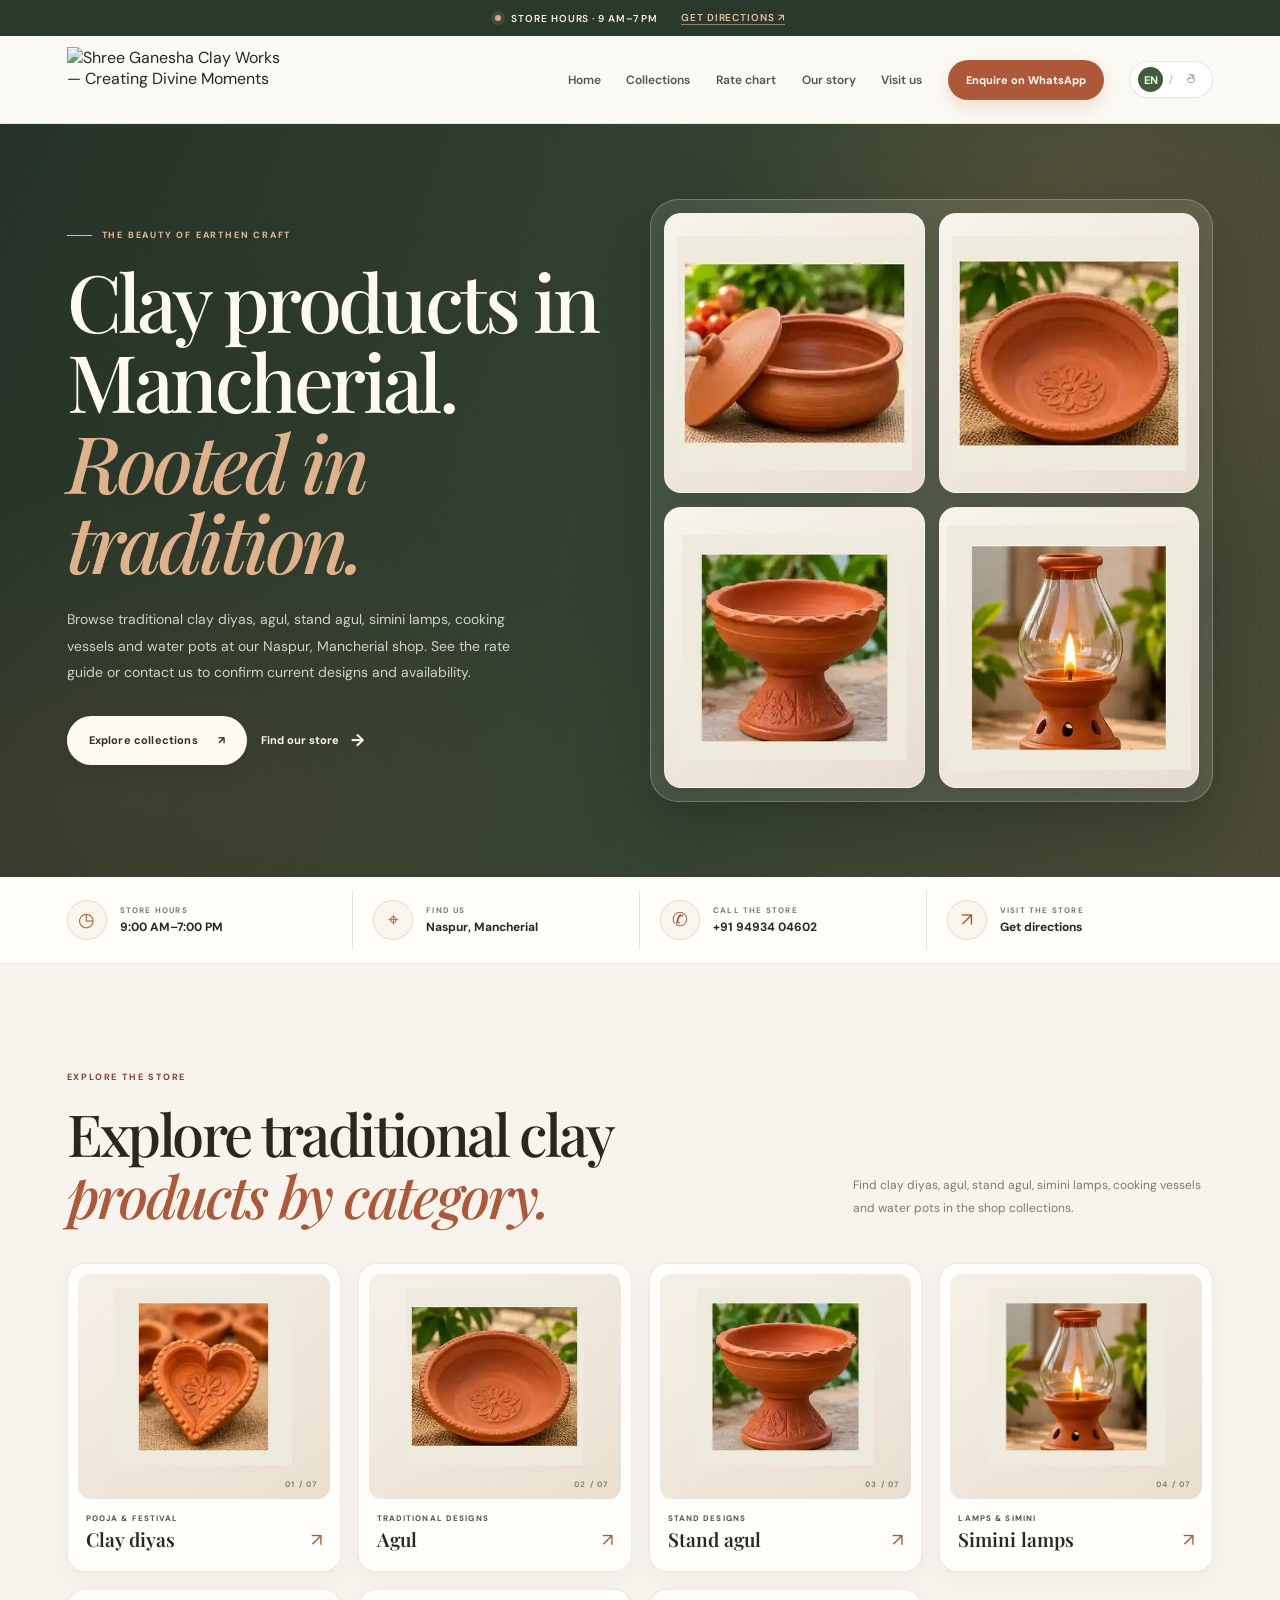
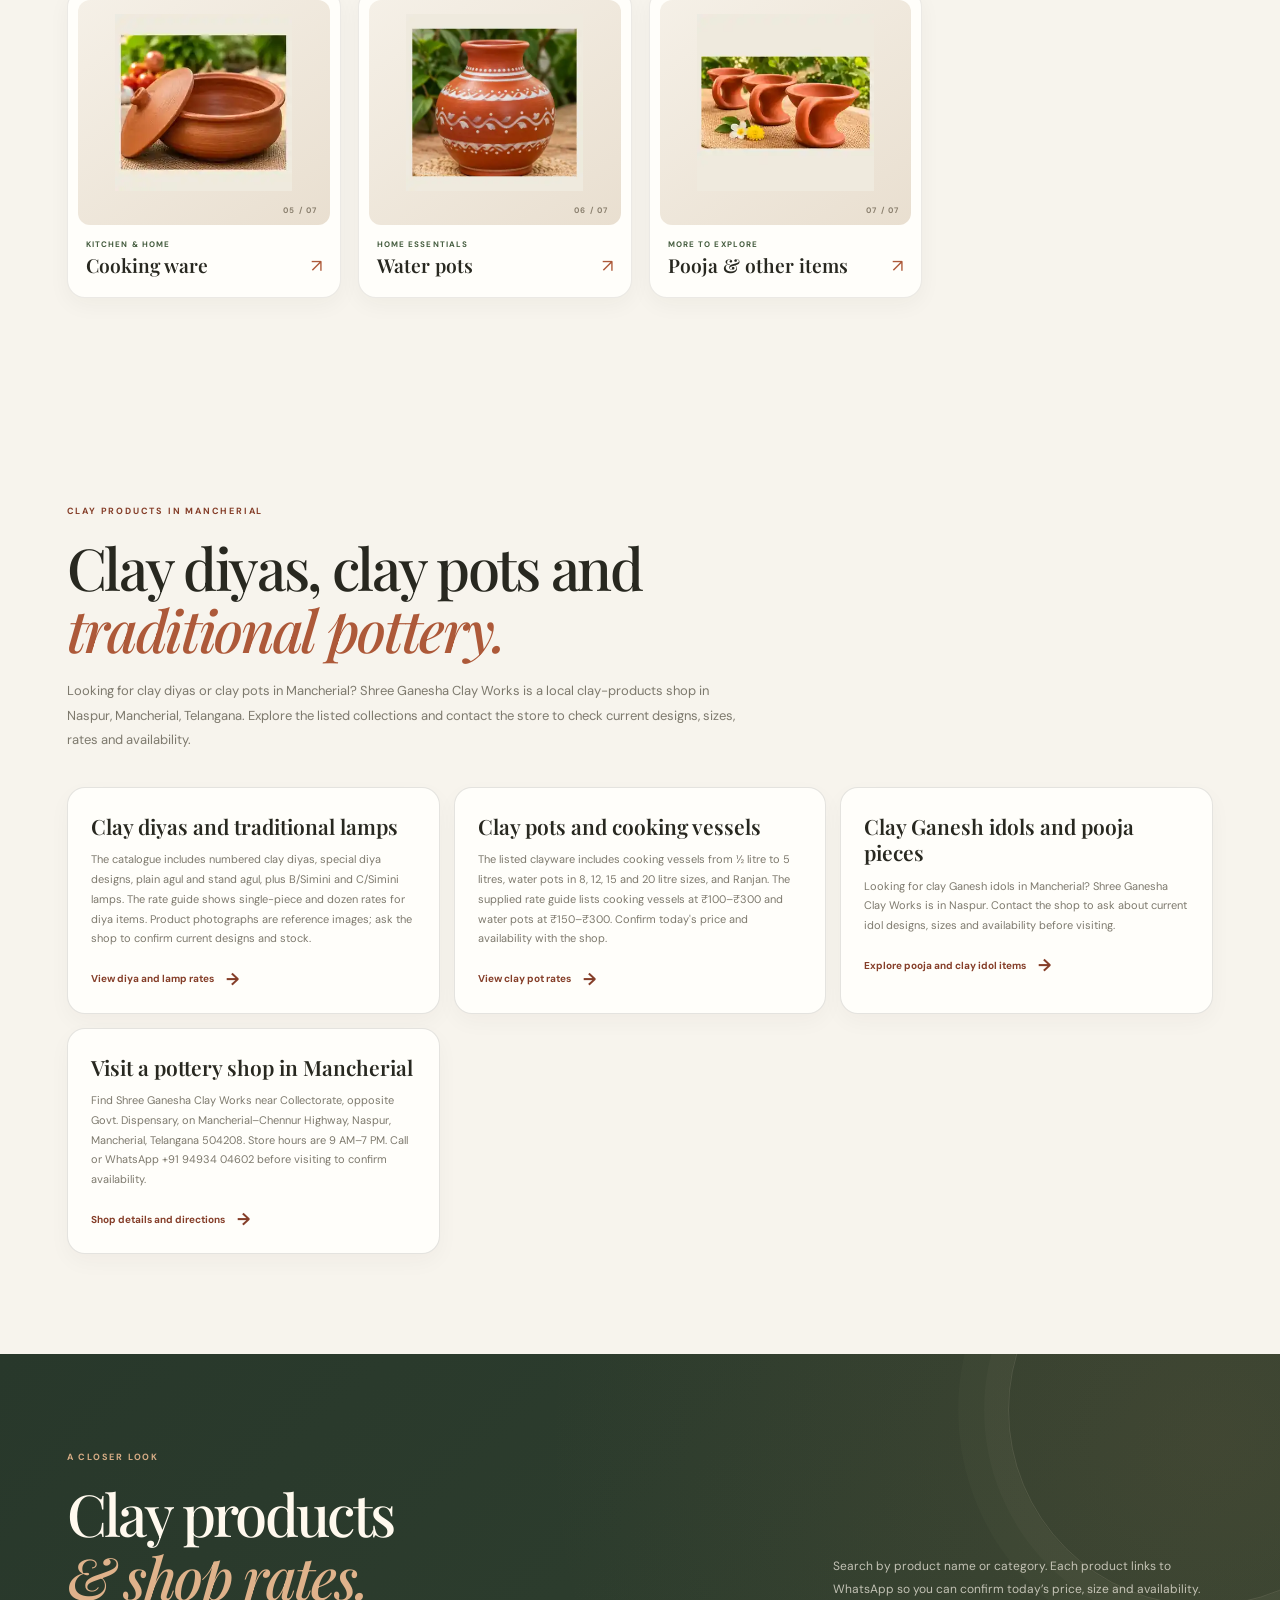
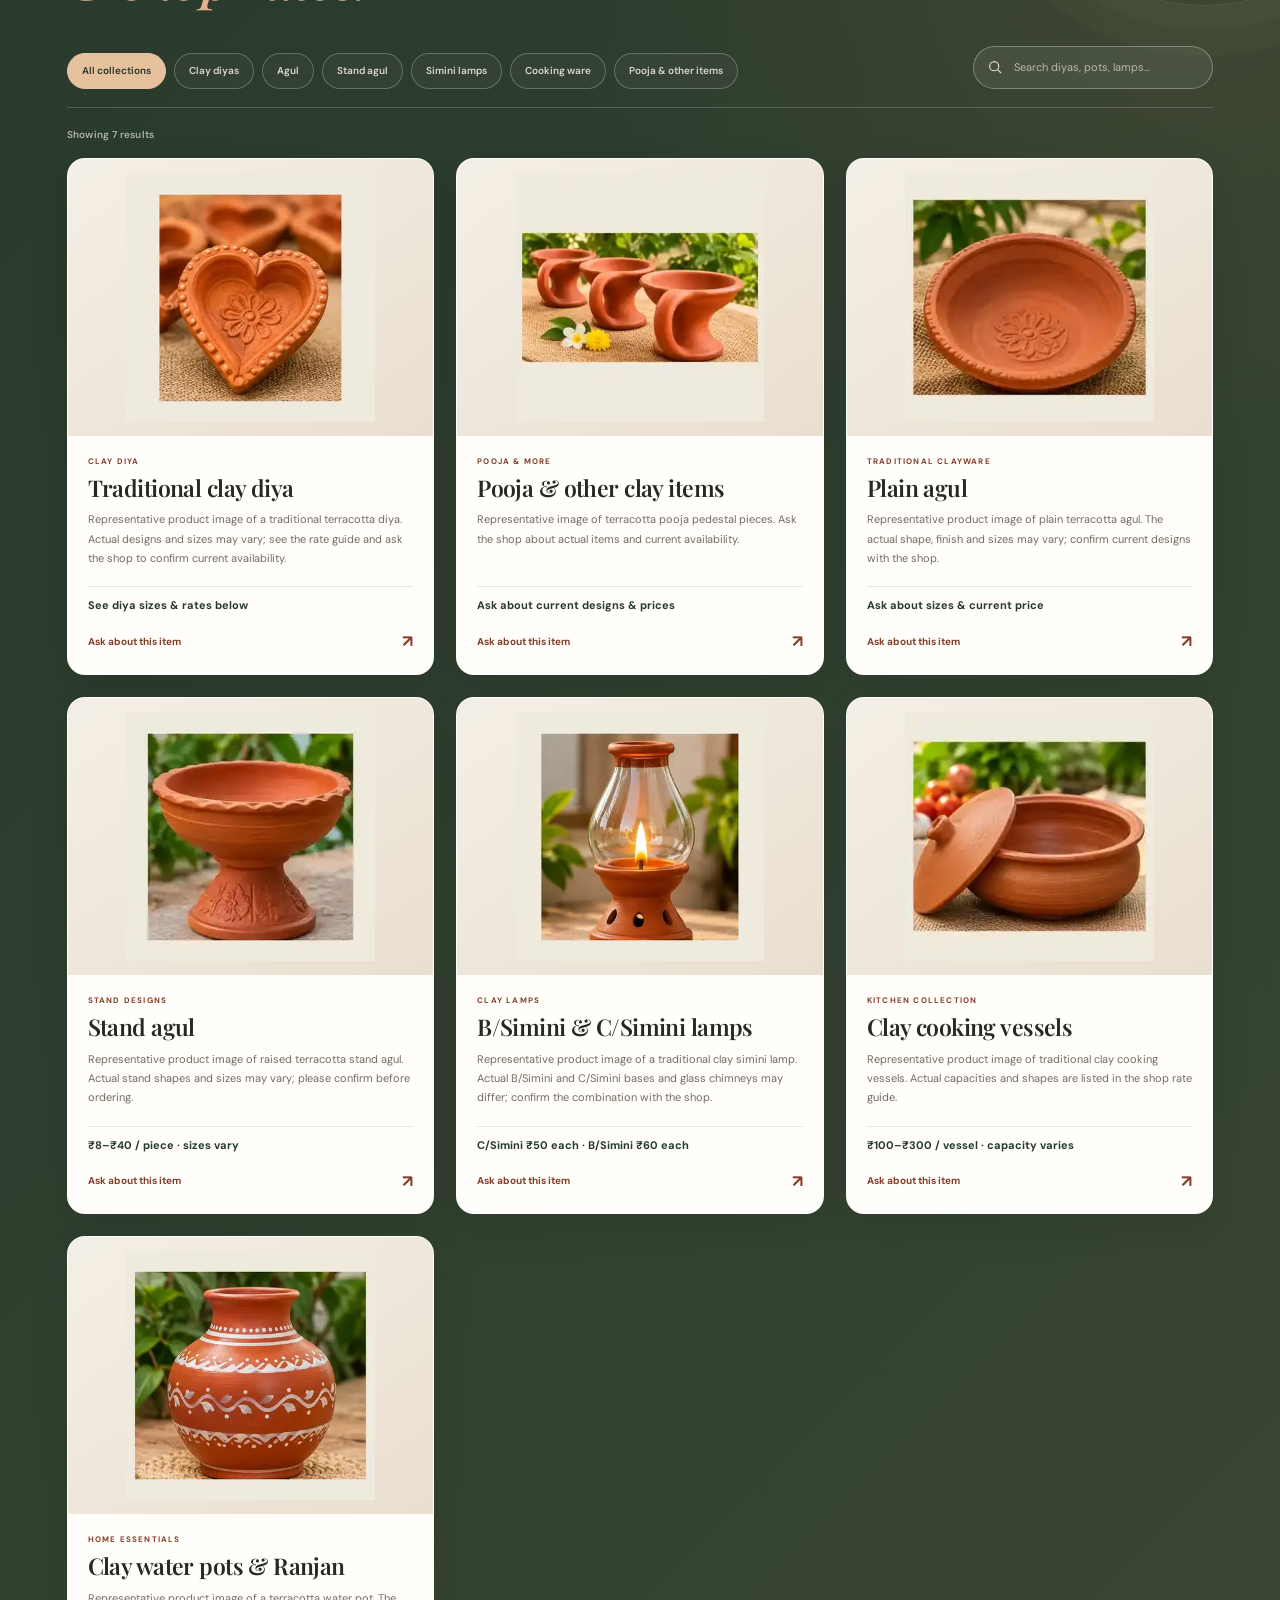
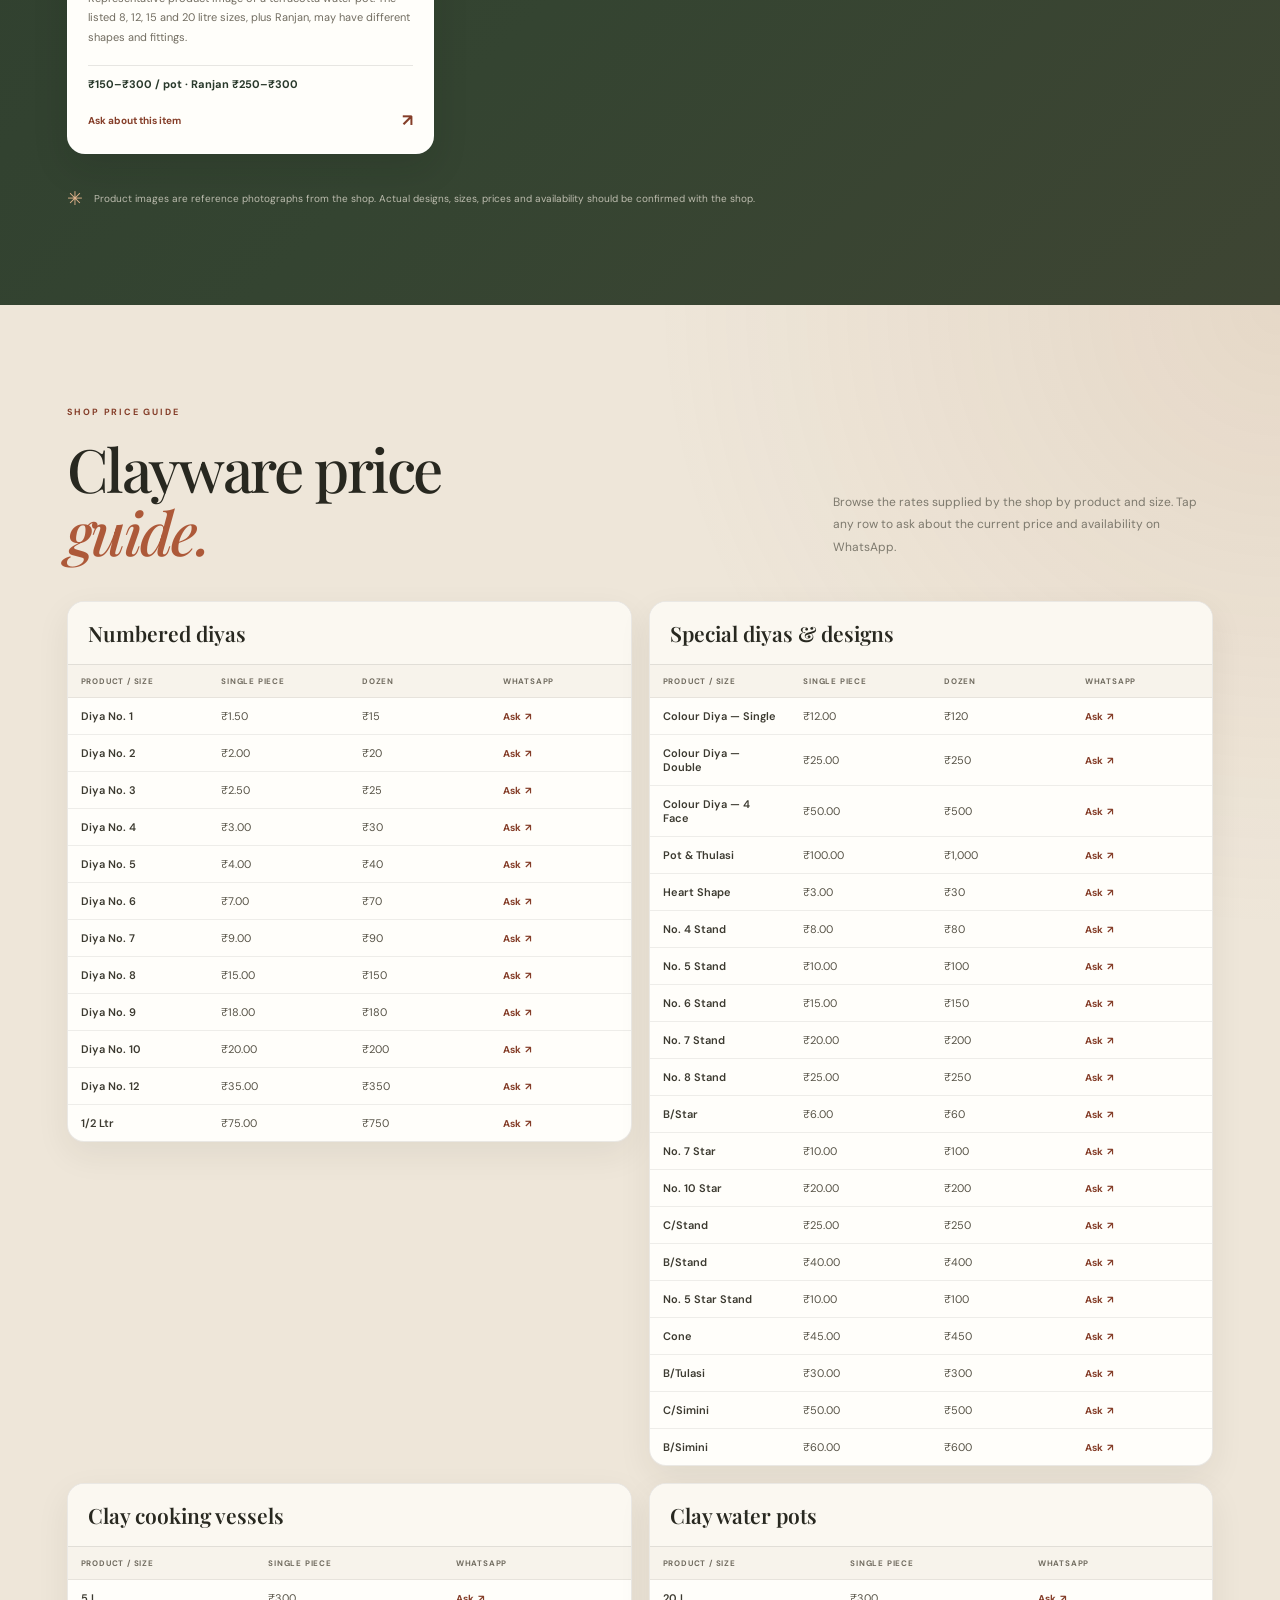
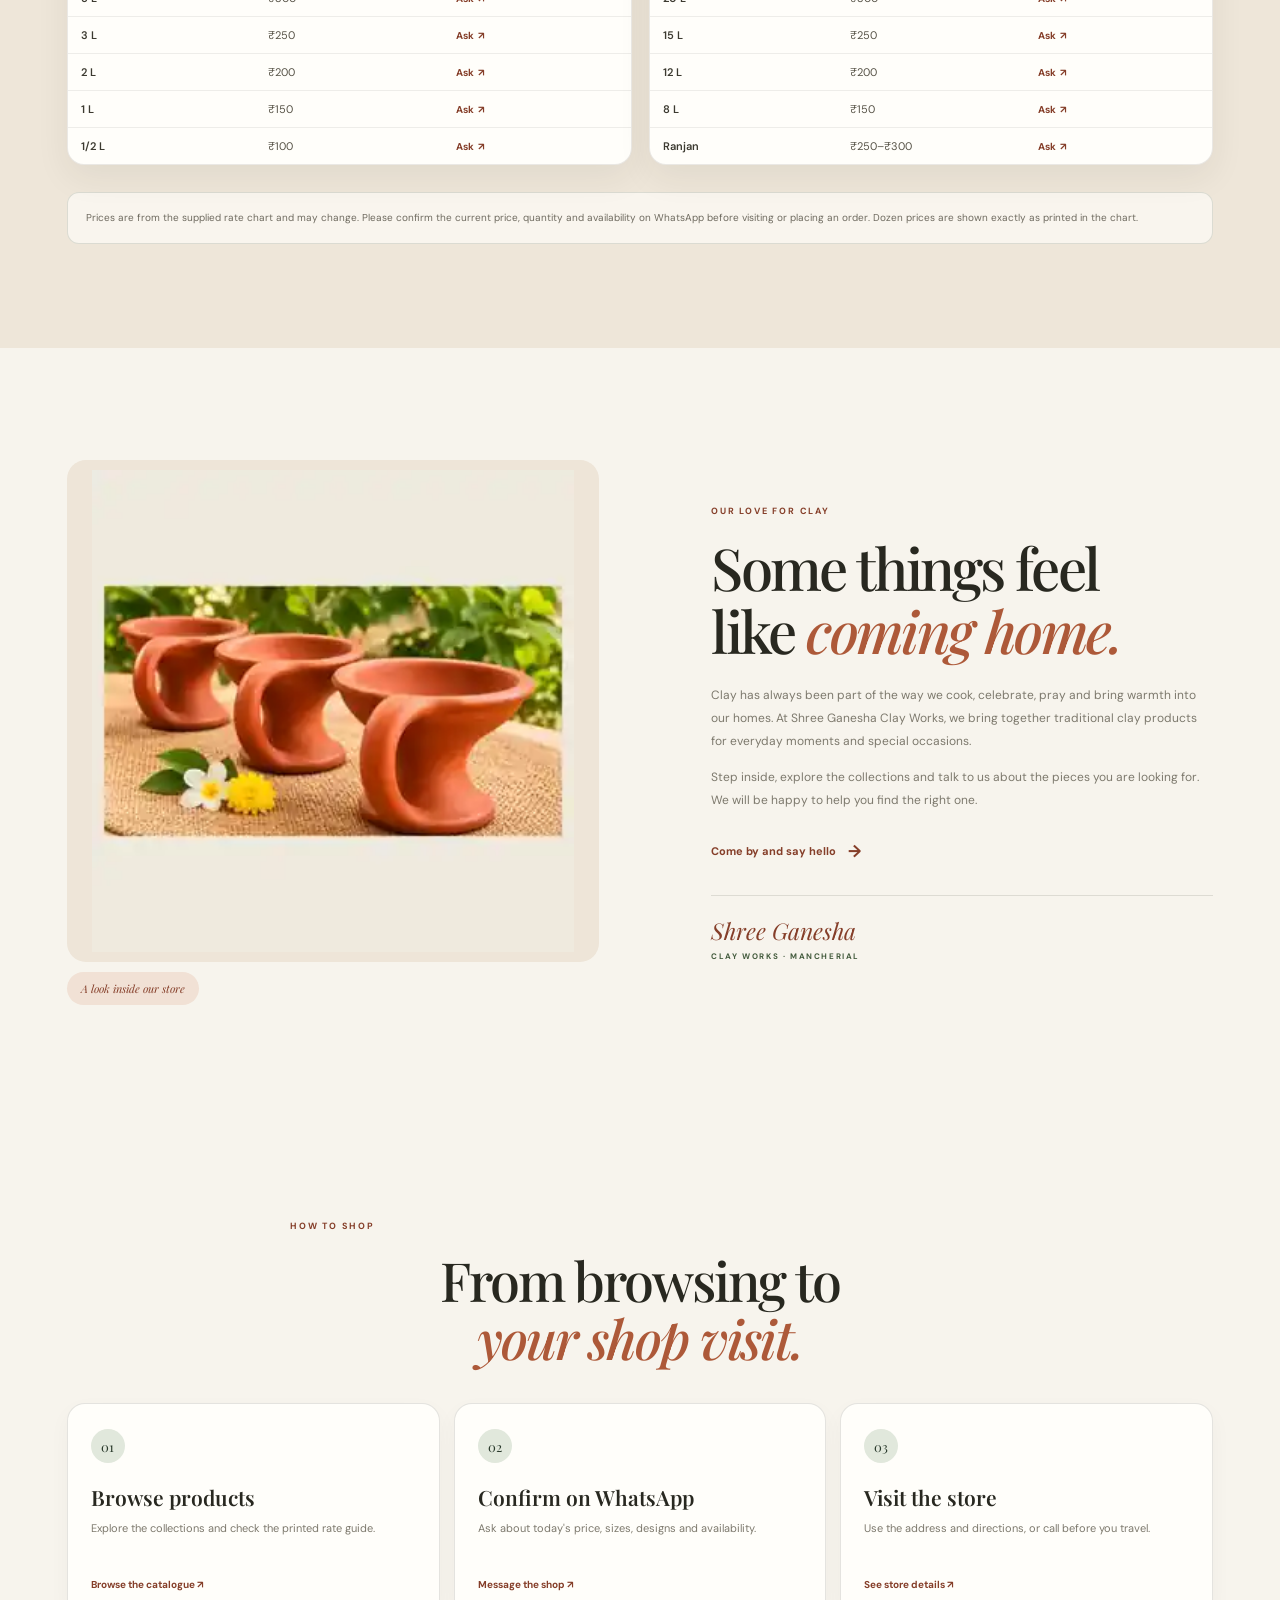
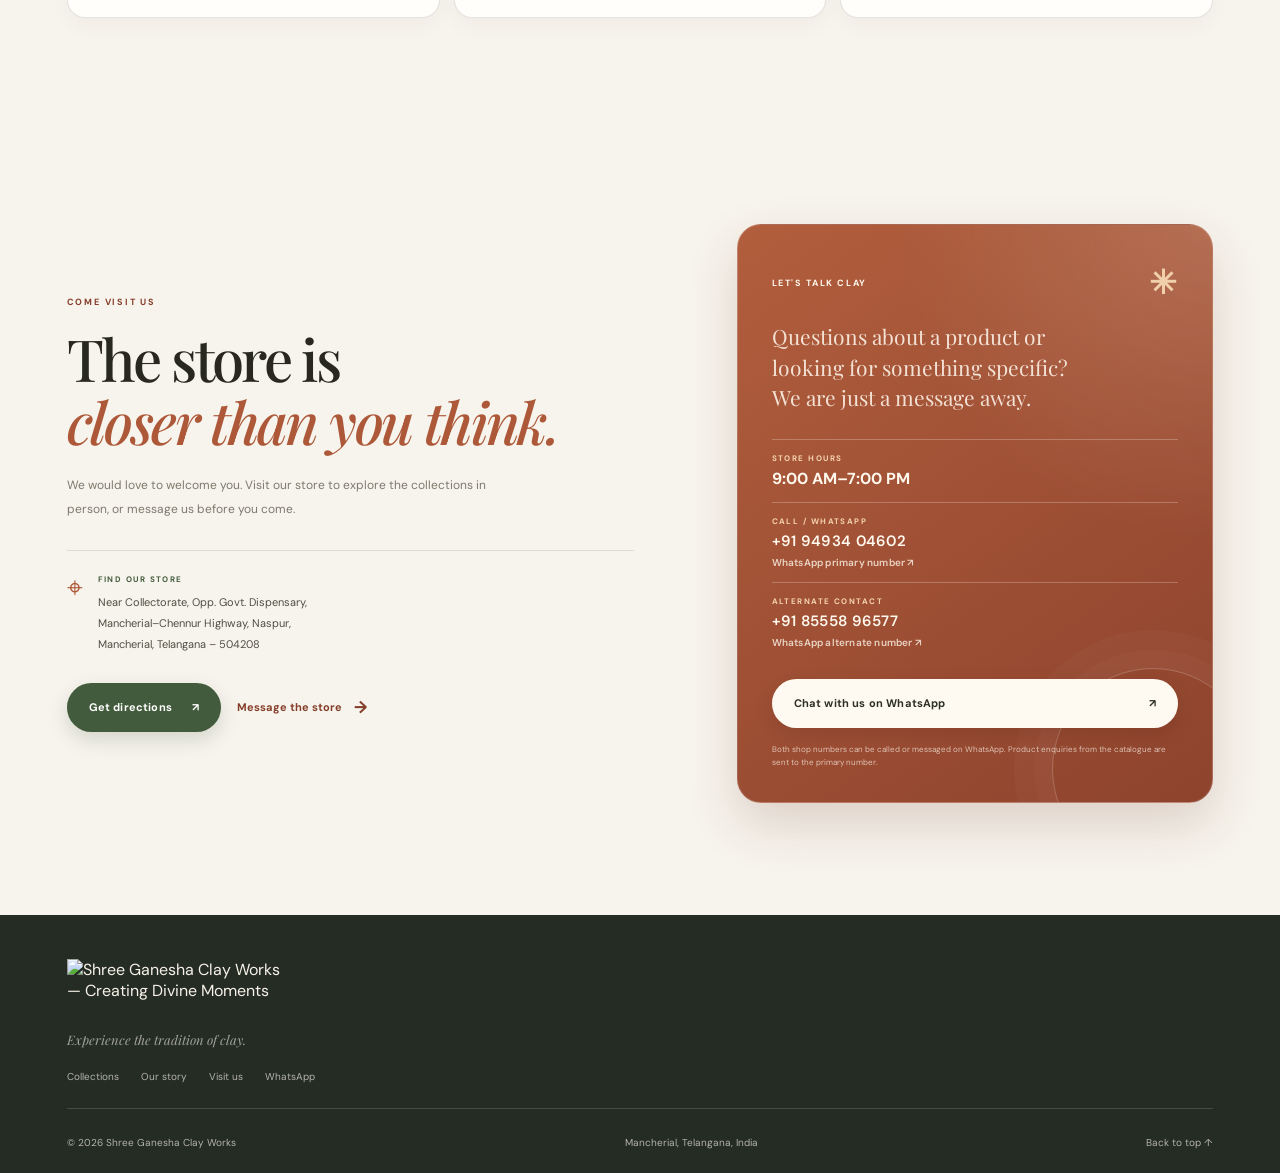
==== commit 19db3c0a: "SEO: strengthen homepage brand and local entity signals" ====
--- a/index.html
+++ b/index.html
@@ -4,23 +4,23 @@
   <meta charset="utf-8">
   <meta name="viewport" content="width=device-width, initial-scale=1">
   <meta name="theme-color" content="#f7f2e9">
-  <meta name="description" content="Shop clay diyas, agul, simini lamps, cooking vessels and water pots at Shree Ganesha Clay Works in Naspur, Mancherial. Call to confirm current rates.">
+  <meta name="description" content="Shree Ganesha Clay Works is an idol maker and clay-products shop in Naspur, Mancherial. Explore clay Ganesh idols, diyas, lamps and pottery; confirm current designs with the shop.">
   <meta name="robots" content="index, follow, max-image-preview:large">
   <link rel="canonical" href="https://shreeganeshaclayworks.pages.dev/">
   <meta property="og:site_name" content="Shree Ganesha Clay Works">
   <meta property="og:locale" content="en_IN">
   <meta property="og:url" content="https://shreeganeshaclayworks.pages.dev/">
   <meta name="twitter:card" content="summary_large_image">
-  <meta name="twitter:title" content="Clay Diyas &amp; Pots in Mancherial | Shree Ganesha Clay Works">
-  <meta name="twitter:description" content="Shop clay diyas, agul, simini lamps, cooking vessels and water pots at Shree Ganesha Clay Works in Naspur, Mancherial. Call to confirm current rates.">
+  <meta name="twitter:title" content="Shree Ganesha Clay Works, Mancherial | Clay Idols &amp; Pottery">
+  <meta name="twitter:description" content="Shree Ganesha Clay Works is an idol maker and clay-products shop in Naspur, Mancherial. Explore clay Ganesh idols, diyas, lamps and pottery; confirm current designs with the shop.">
   <meta property="og:type" content="website">
-  <meta property="og:title" content="Clay Diyas &amp; Pots in Mancherial | Shree Ganesha Clay Works">
-  <meta property="og:description" content="Shop clay diyas, agul, simini lamps, cooking vessels and water pots at Shree Ganesha Clay Works in Naspur, Mancherial. Call to confirm current rates.">
+  <meta property="og:title" content="Shree Ganesha Clay Works, Mancherial | Clay Idols &amp; Pottery">
+  <meta property="og:description" content="Shree Ganesha Clay Works is an idol maker and clay-products shop in Naspur, Mancherial. Explore clay Ganesh idols, diyas, lamps and pottery; confirm current designs with the shop.">
   <meta property="og:image" content="https://shreeganeshaclayworks.pages.dev/assets/products/heart-diya.webp">
   <meta property="og:image:alt" content="Traditional clay diya from Shree Ganesha Clay Works in Naspur, Mancherial">
   <meta name="twitter:image" content="https://shreeganeshaclayworks.pages.dev/assets/products/heart-diya.webp">
   <meta name="twitter:image:alt" content="Traditional clay diya from Shree Ganesha Clay Works in Naspur, Mancherial">
-  <title>Clay Diyas &amp; Pots in Mancherial | Shree Ganesha Clay Works</title>
+  <title>Shree Ganesha Clay Works, Mancherial | Clay Idols &amp; Pottery</title>
   <script type="application/ld+json">
   {
     "@context": "https://schema.org",
@@ -28,8 +28,9 @@
     "@id": "https://shreeganeshaclayworks.pages.dev/#store",
     "name": "Shree Ganesha Clay Works",
     "url": "https://shreeganeshaclayworks.pages.dev/",
-    "description": "Shop clay diyas, agul, simini lamps, cooking vessels and water pots at Shree Ganesha Clay Works in Naspur, Mancherial. Call to confirm current rates.",
+    "description": "Shree Ganesha Clay Works is an idol maker and clay-products shop in Naspur, Mancherial. Explore clay Ganesh idols, diyas, lamps and pottery; confirm current designs with the shop.",
     "telephone": "+919493404602",
+    "areaServed": { "@type": "City", "name": "Mancherial" },
     "image": [
       "https://shreeganeshaclayworks.pages.dev/assets/products/heart-diya.webp",
       "https://shreeganeshaclayworks.pages.dev/assets/products/cooking-vessels.webp",
@@ -66,8 +67,24 @@
       "Simini lamps",
       "Clay cooking vessels",
       "Clay water pots",
-      "Pooja clay items"
+      "Pooja clay items",
+      "Clay Ganesh idols",
+      "Terracotta idols",
+      "Traditional pottery"
     ]
+  }
+  </script>
+  <script type="application/ld+json">
+  {
+    "@context": "https://schema.org",
+    "@type": "WebSite",
+    "@id": "https://shreeganeshaclayworks.pages.dev/#website",
+    "url": "https://shreeganeshaclayworks.pages.dev/",
+    "name": "Shree Ganesha Clay Works",
+    "inLanguage": "en-IN",
+    "publisher": {
+      "@id": "https://shreeganeshaclayworks.pages.dev/#store"
+    }
   }
   </script>
   <link rel="preconnect" href="https://fonts.googleapis.com">
@@ -119,7 +136,7 @@
       <div class="hero-shade"></div>
       <div class="hero-content">
         <p class="eyebrow hero-eyebrow"><span></span><span data-i18n="heroEyebrow">THE BEAUTY OF EARTHEN CRAFT</span></p>
-        <h1 data-i18n="heroTitle">Clay products in Mancherial.<br><em>Rooted in tradition.</em></h1>
+        <h1 data-i18n="heroTitle">Shree Ganesha Clay Works<br><em>Clay idols &amp; pottery in Mancherial.</em></h1>
         <p class="hero-lede" data-i18n="heroText">Browse traditional clay diyas, agul, stand agul, simini lamps, cooking vessels and water pots at our Naspur, Mancherial shop. See the rate guide or contact us to confirm current designs and availability.</p>
         <div class="hero-actions">
           <a class="button button-light" href="#collections"><span data-i18n="exploreButton">Explore collections</span><span aria-hidden="true">↗</span></a>
@@ -205,8 +222,8 @@
     <section class="section local-seo-section" id="local-search-content" aria-labelledby="local-search-heading">
       <div class="local-seo-heading">
         <p class="eyebrow"><span data-i18n="localSeoEyebrow">CLAY PRODUCTS IN MANCHERIAL</span></p>
-        <h2 id="local-search-heading" data-i18n="localSeoTitle">Clay diyas, clay pots and<br><em>traditional pottery.</em></h2>
-        <p class="local-seo-intro" data-i18n="localSeoIntro">Looking for clay diyas or clay pots in Mancherial? Shree Ganesha Clay Works is a local clay-products shop in Naspur, Mancherial, Telangana. Explore the listed collections and contact the store to check current designs, sizes, rates and availability.</p>
+        <h2 id="local-search-heading" data-i18n="localSeoTitle">Clay Ganesh idols, diyas and<br><em>traditional pottery.</em></h2>
+        <p class="local-seo-intro" data-i18n="localSeoIntro">Looking for clay Ganesh idols, diyas or clay pots in Mancherial? Shree Ganesha Clay Works is an idol maker and clay-products shop in Naspur, Mancherial, Telangana. Explore the collections and contact the store to confirm current designs, sizes, rates and availability.</p>
       </div>
       <div class="local-seo-grid">
         <article class="local-seo-card">
@@ -218,6 +235,11 @@
           <h3 data-i18n="localSeoPotsTitle">Clay pots and cooking vessels</h3>
           <p data-i18n="localSeoPotsText">The listed clayware includes cooking vessels from ½ litre to 5 litres, water pots in 8, 12, 15 and 20 litre sizes, and Ranjan. The supplied rate guide lists cooking vessels at ₹100–₹300 and water pots at ₹150–₹300. Confirm today's price and availability with the shop.</p>
           <a class="text-link" href="/clay-pots-mancherial/"><span data-i18n="localSeoPotsRatesLink">Explore clay pots and rates</span><span aria-hidden="true">→</span></a>
+        </article>
+        <article class="local-seo-card">
+          <h3 data-i18n="localSeoIdolsTitle">Clay Ganesh idols and pooja pieces</h3>
+          <p data-i18n="localSeoIdolsText">Looking for clay Ganesh idols in Mancherial? Shree Ganesha Clay Works is in Naspur. Contact the shop to ask about current idol designs, sizes and availability before visiting.</p>
+          <a class="text-link" href="#collections"><span data-i18n="localSeoIdolsLink">Explore pooja and clay idol items</span><span aria-hidden="true">→</span></a>
         </article>
         <article class="local-seo-card">
           <h3 data-i18n="localSeoVisitTitle">Visit a pottery shop in Mancherial</h3>
--- a/styles.css
+++ b/styles.css
@@ -957,7 +957,10 @@
 }
 .story-image-wrap {
   position: relative;
-  padding: 0 23px 23px 0;
+  display: flex;
+  flex-direction: column;
+  align-items: flex-start;
+  padding: 0 23px 0 0;
 }
 .story-image-wrap::before {
   content: "";
@@ -979,15 +982,14 @@
   background: #eee5d8;
 }
 .image-caption {
-  position: absolute;
-  left: 0;
-  bottom: 0;
-  padding: 12px 17px;
-  border-radius: 0 12px 0 12px;
-  background: var(--clay);
-  color: white;
+  position: static;
+  margin-top: 10px;
+  padding: 9px 14px;
+  border-radius: 999px;
+  background: var(--clay-pale);
+  color: var(--clay-dark);
   font-family: var(--serif);
-  font-size: 12px;
+  font-size: 11px;
   font-style: italic;
 }
 .story-copy { padding: 14px 0; }
